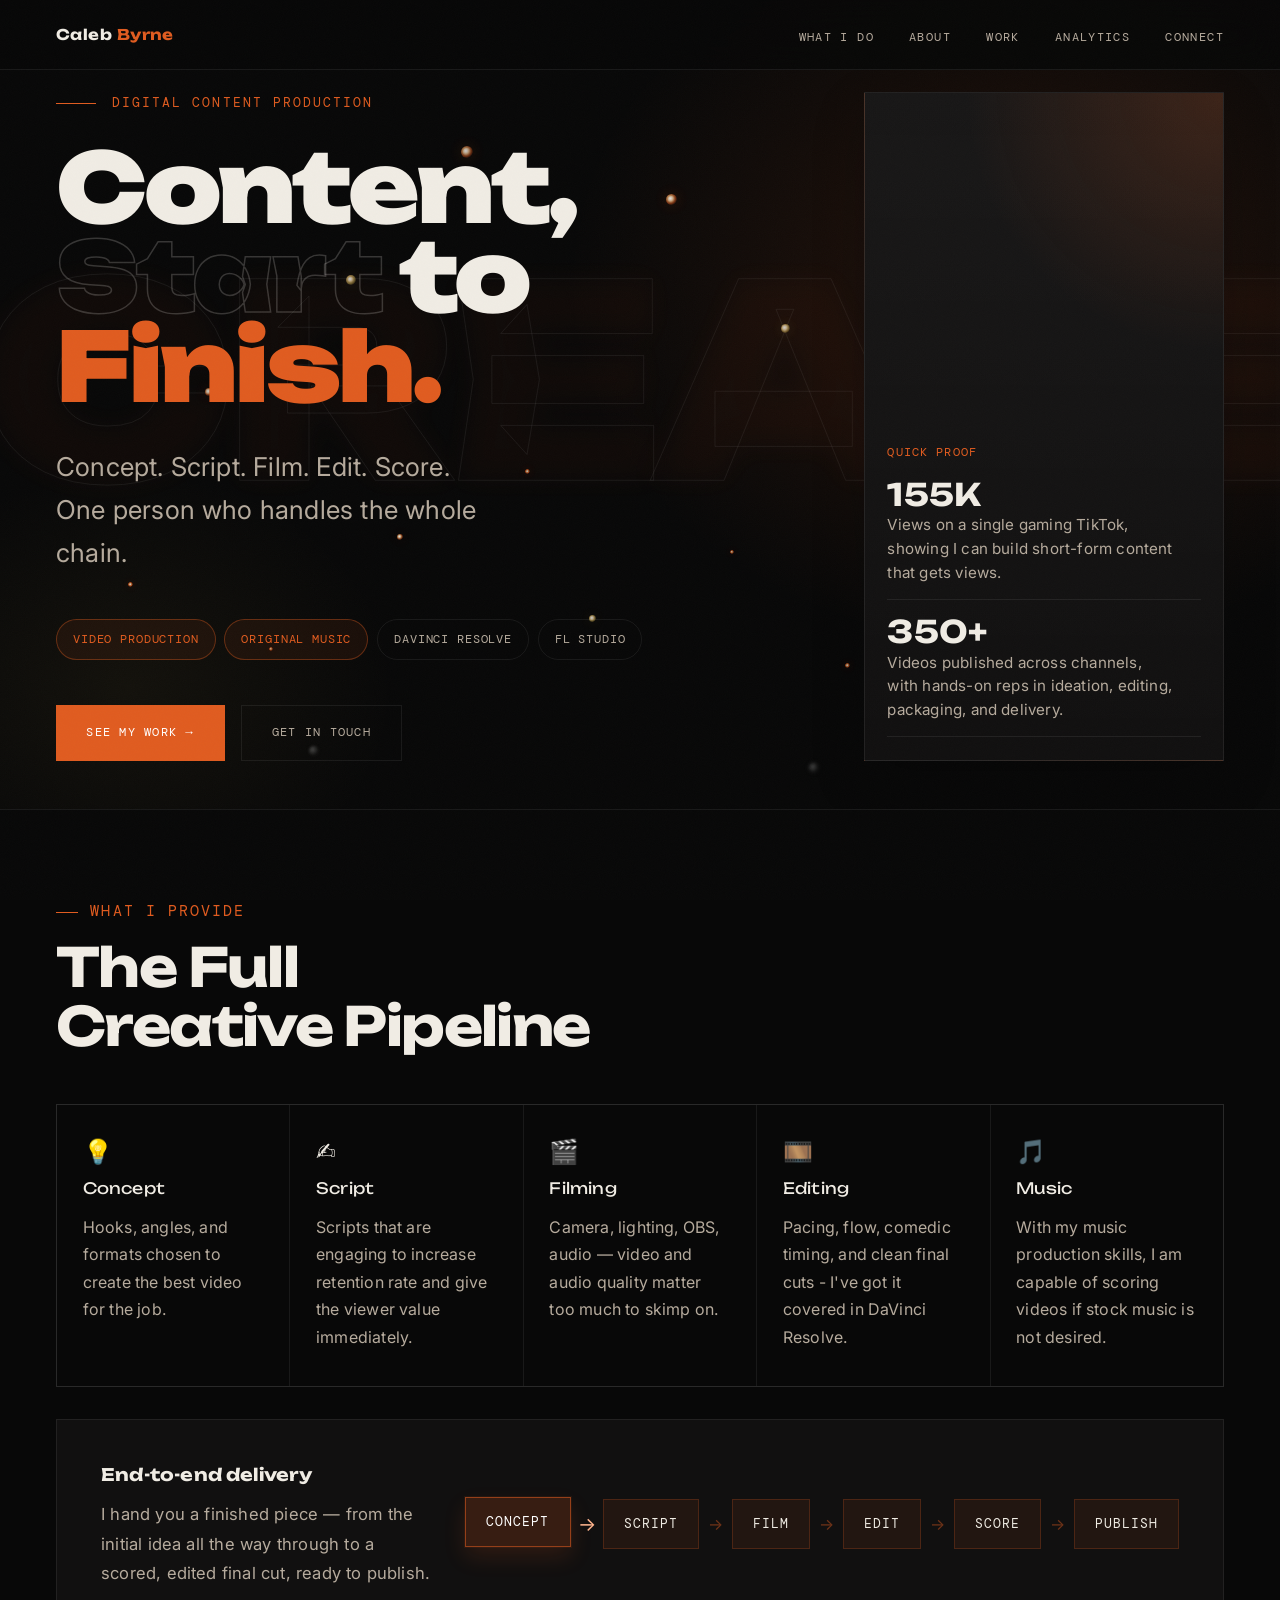
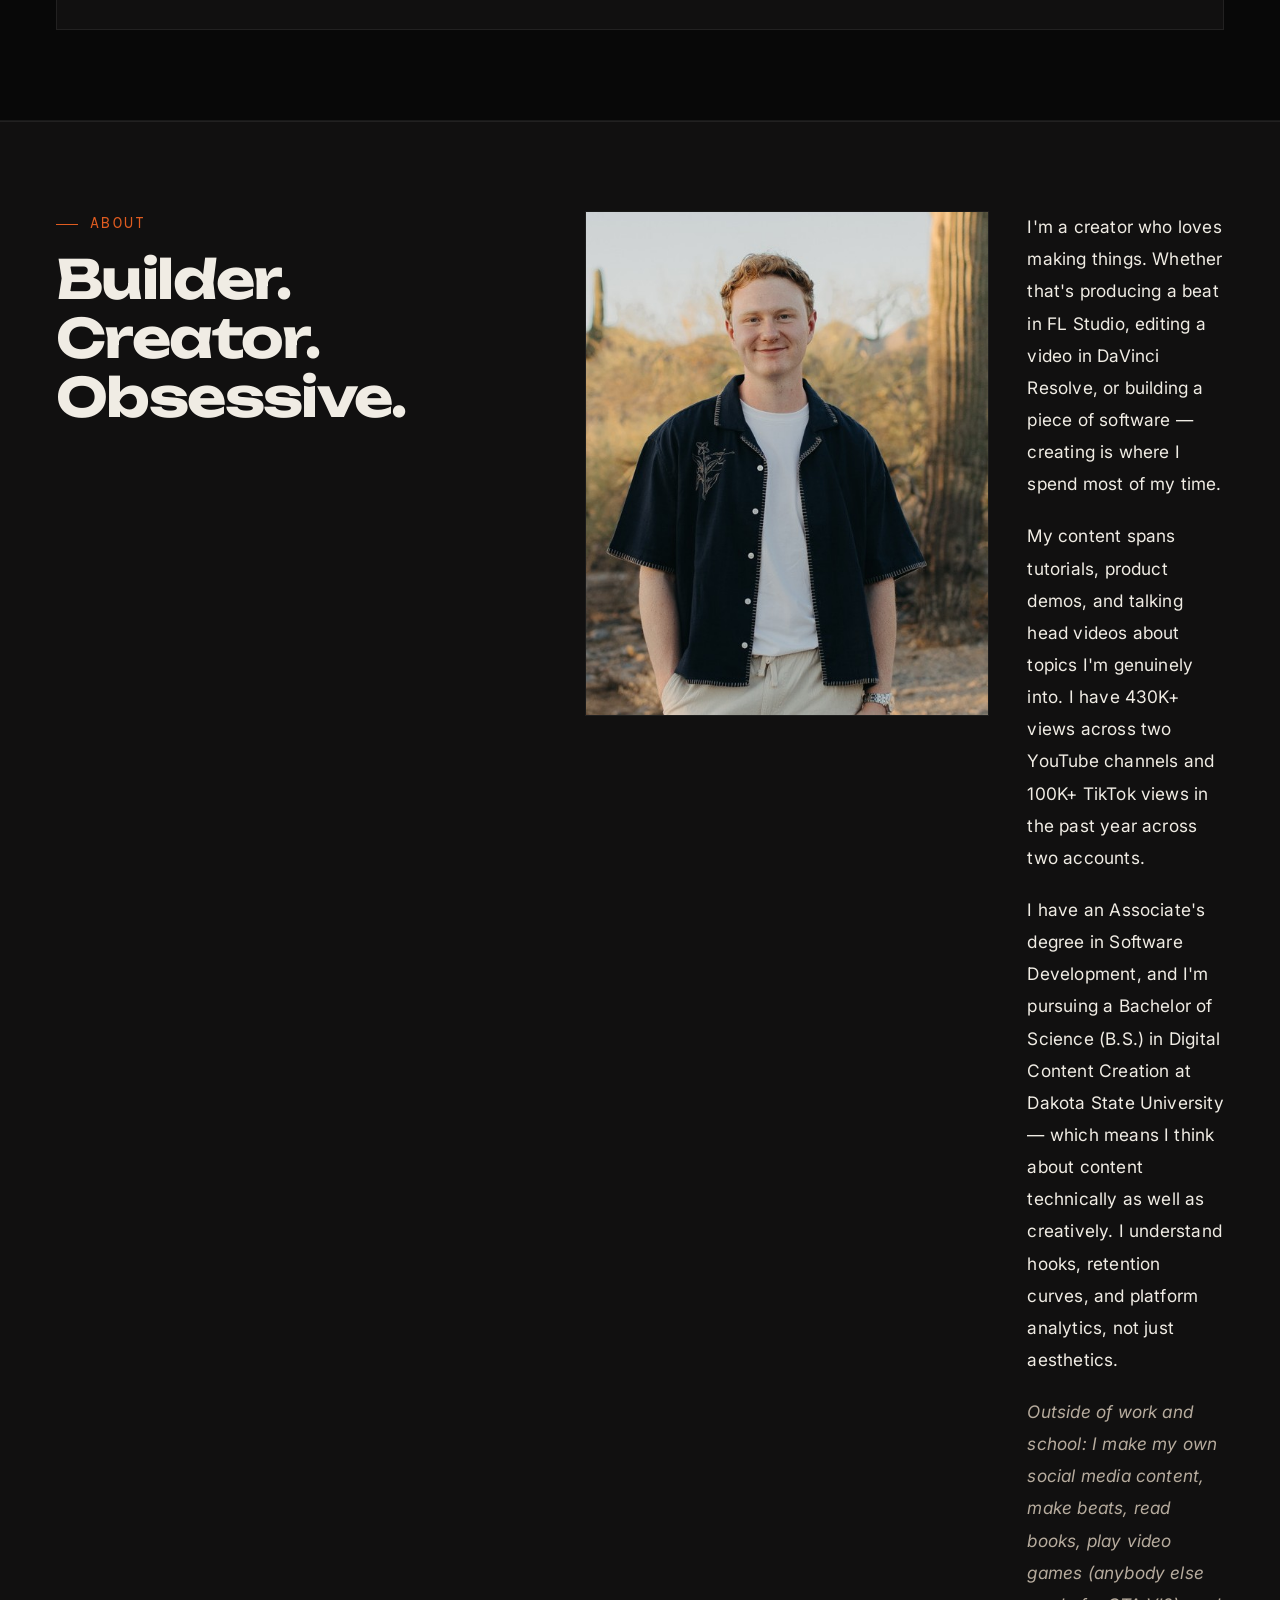
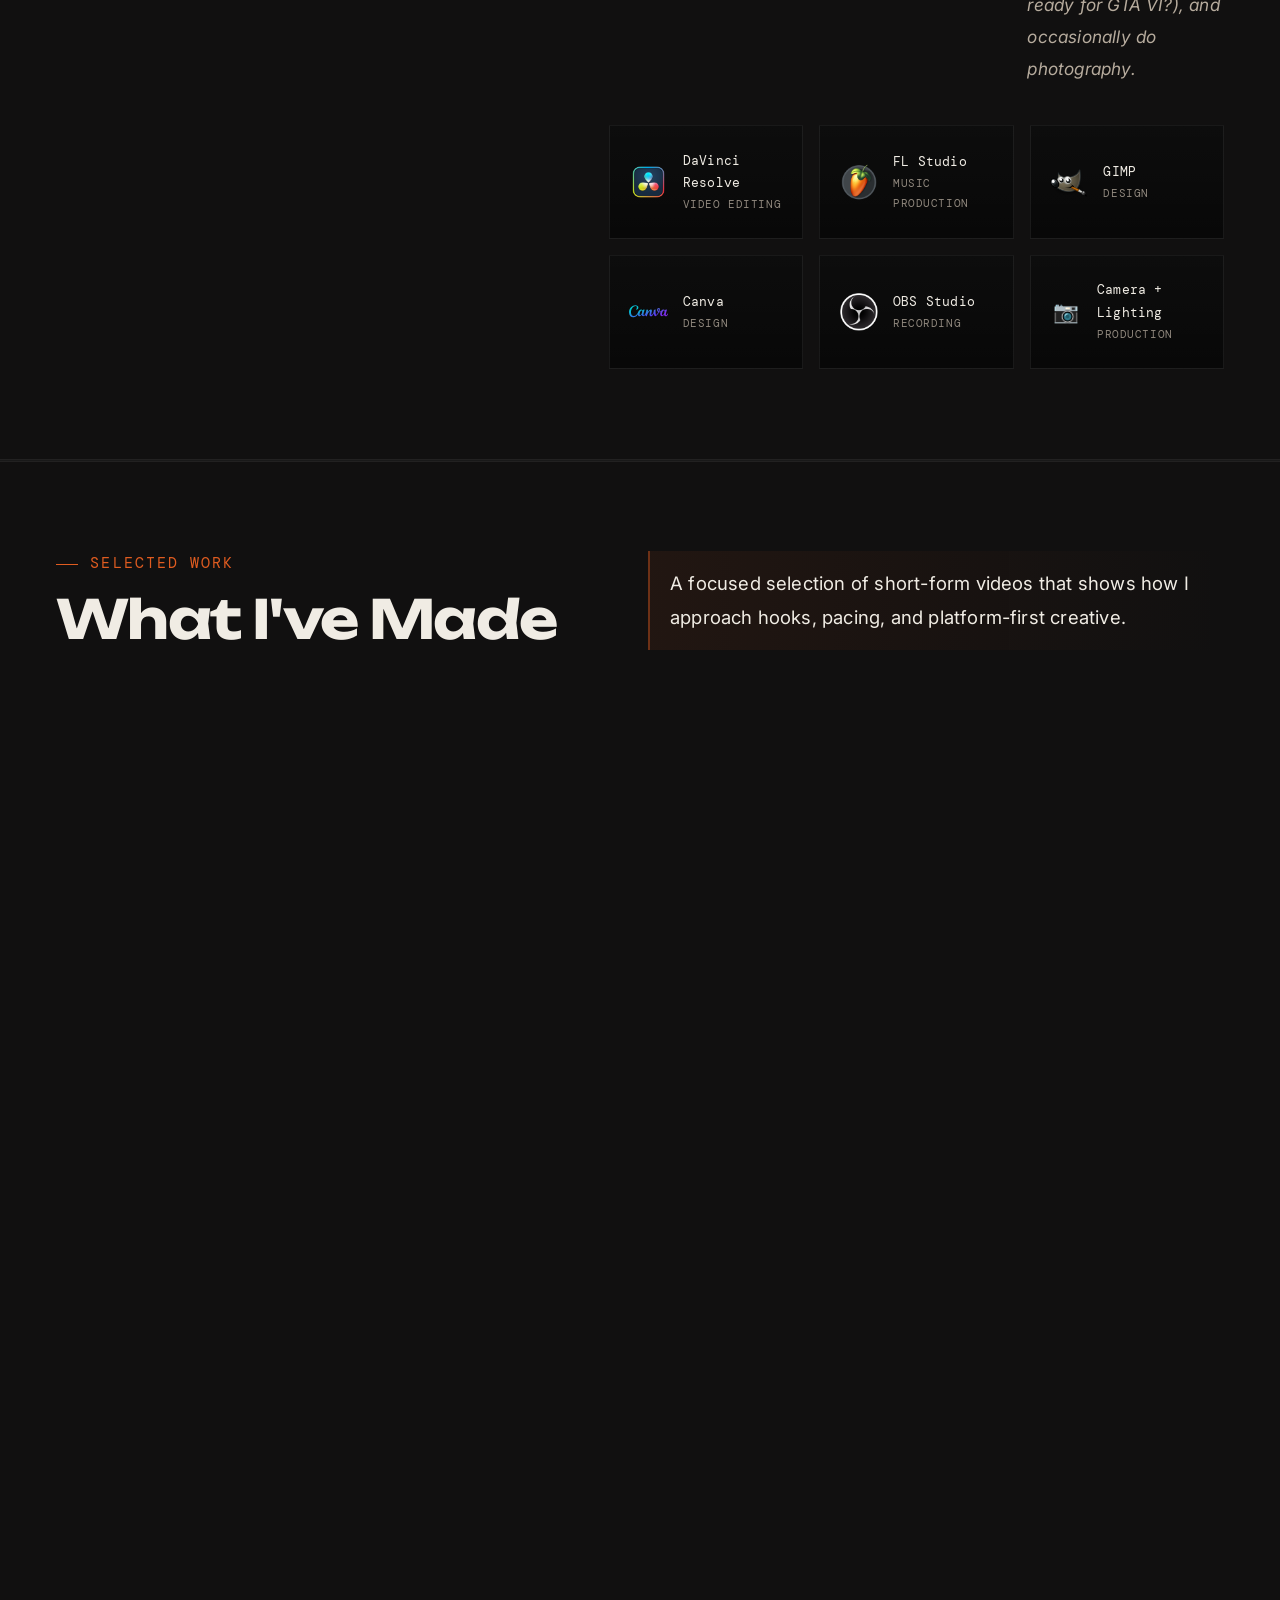
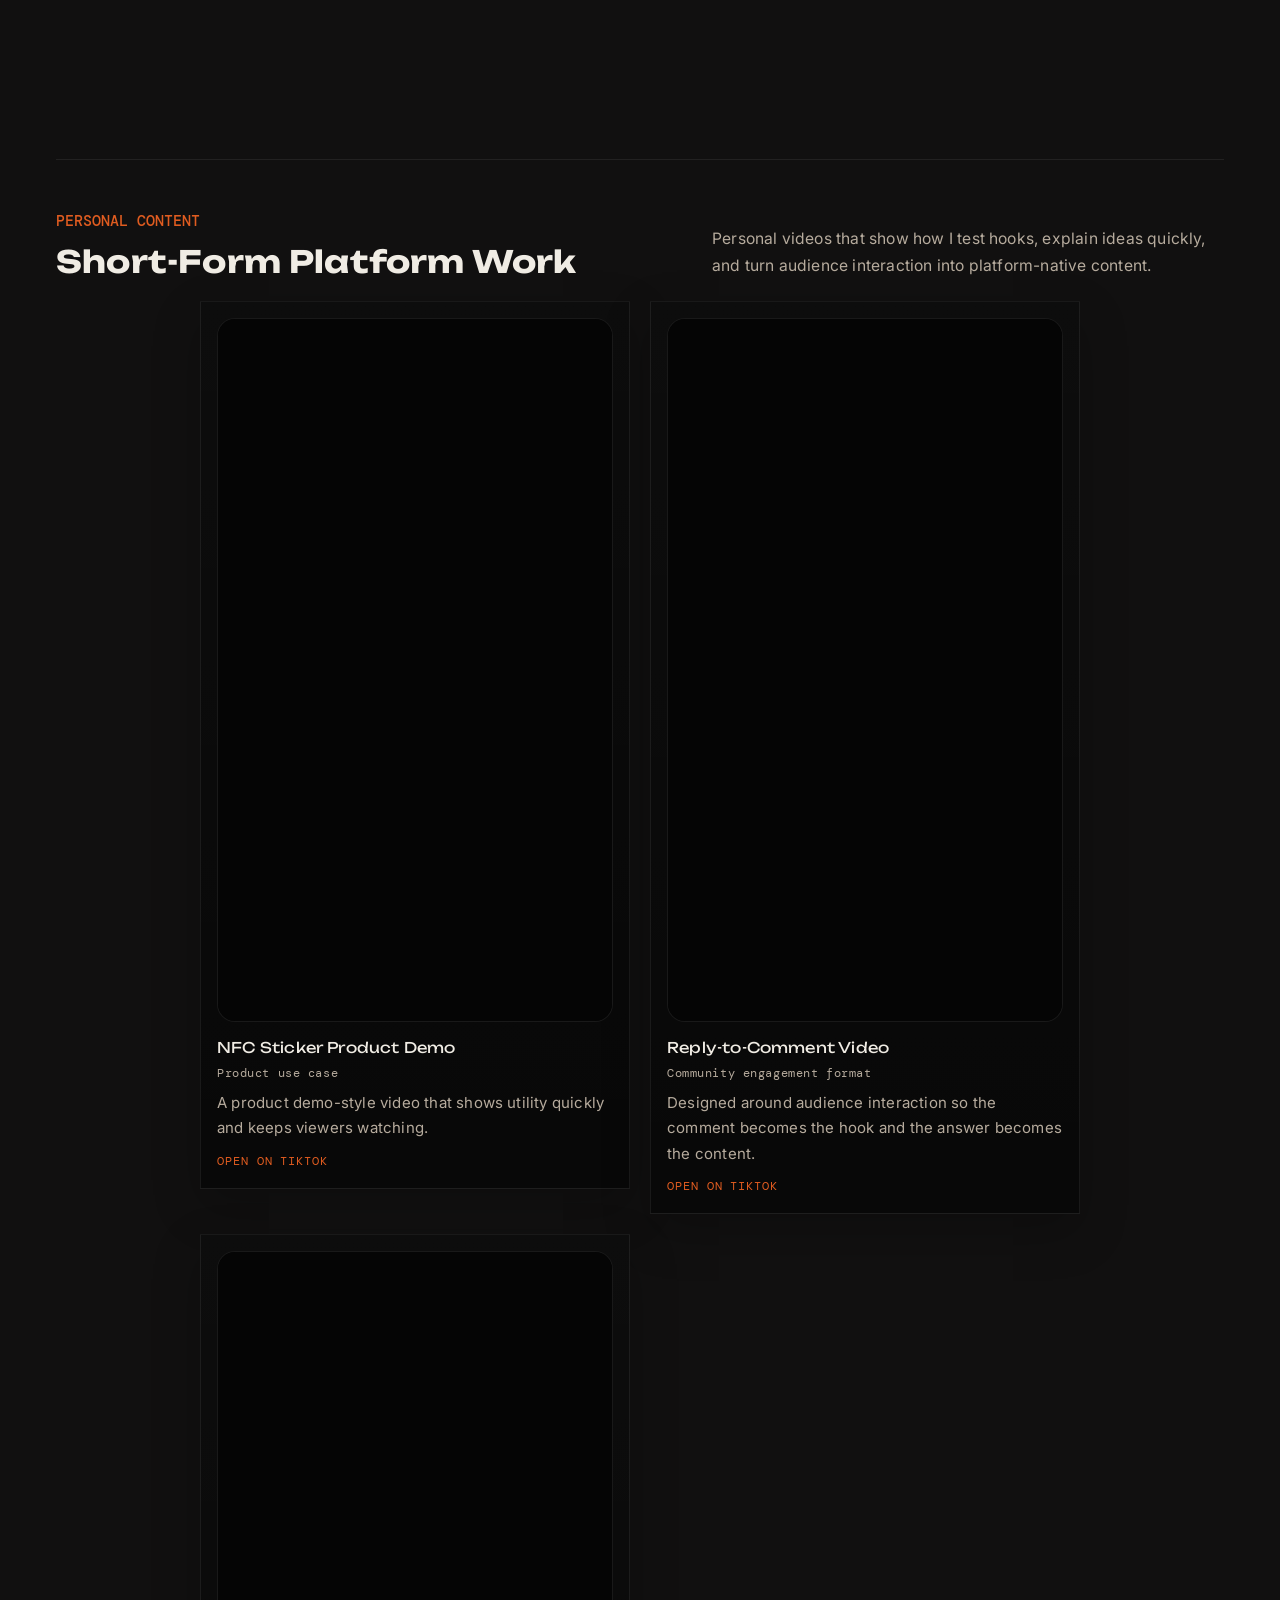
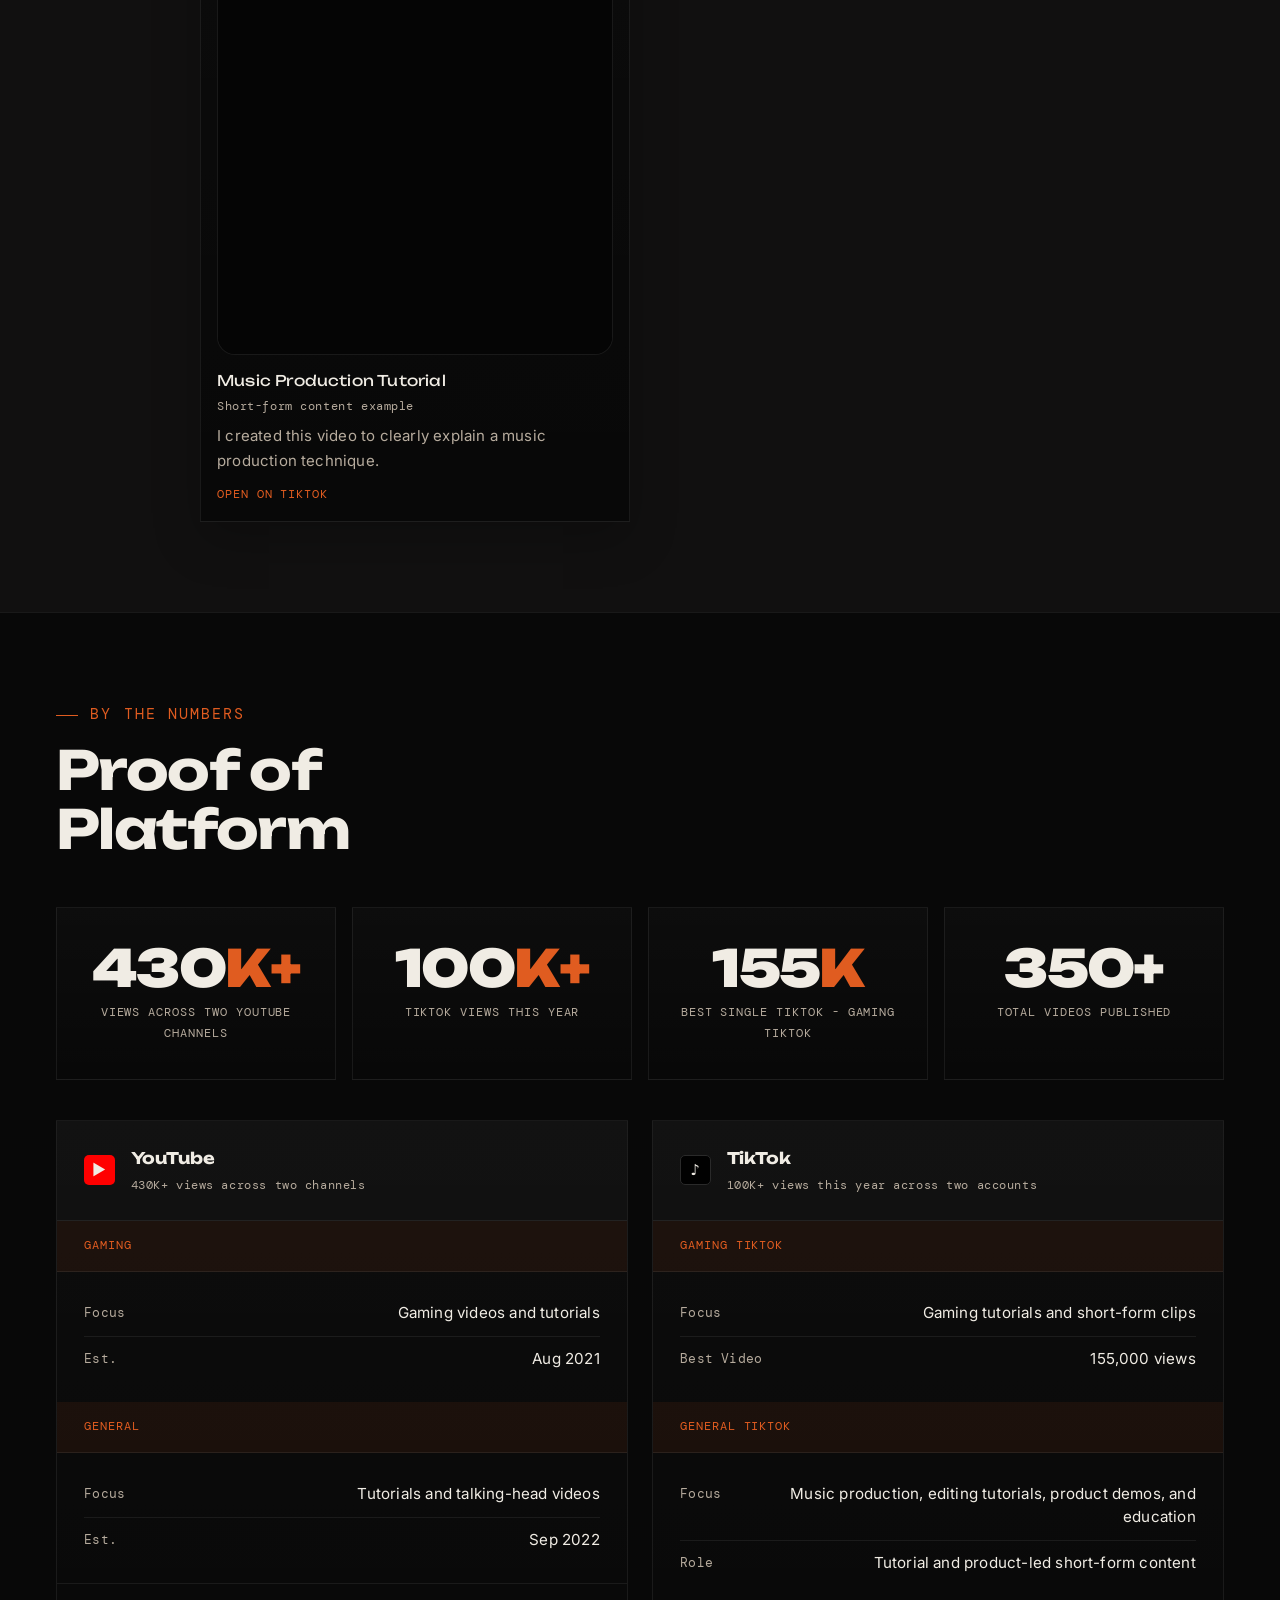
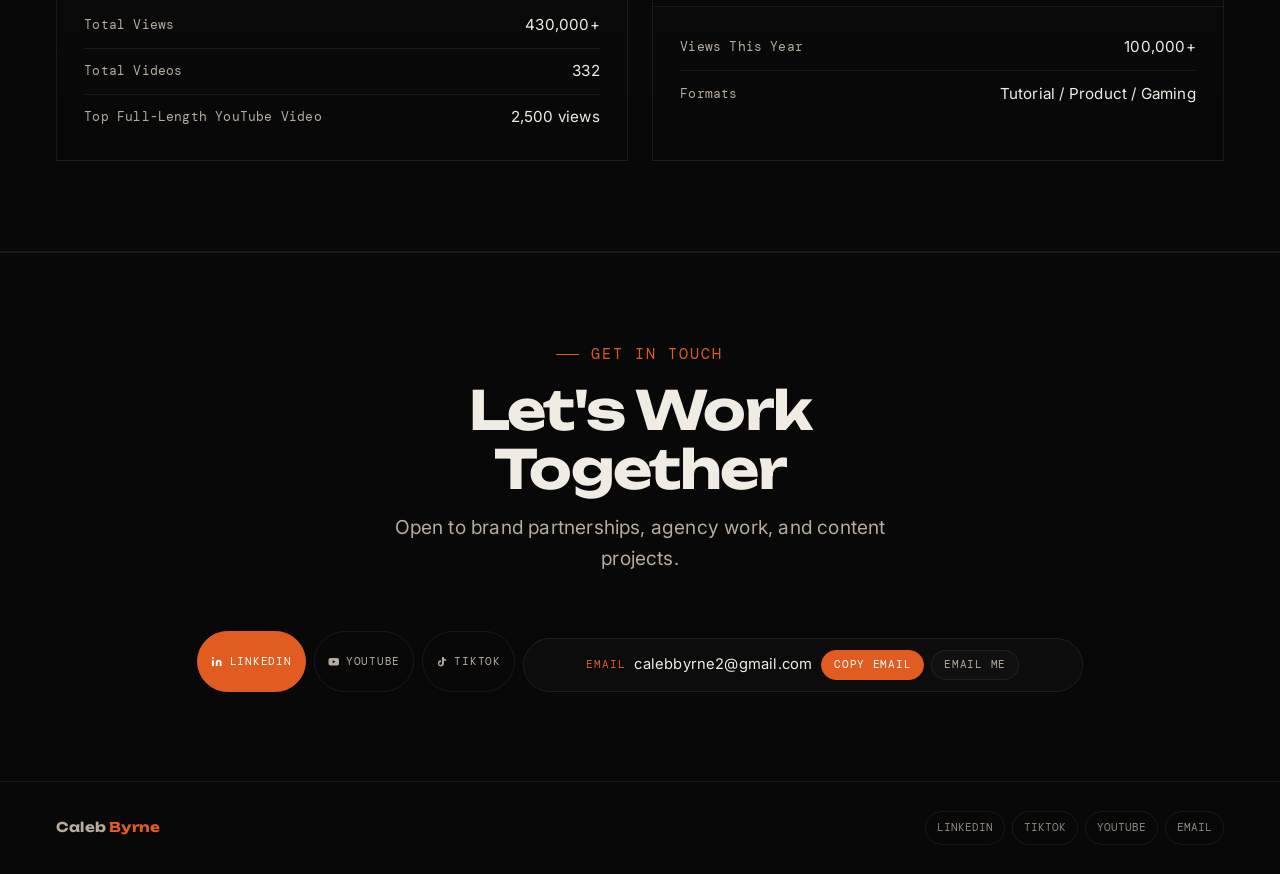
==== index.html @ 010755ab "edited some wording in the bottome section" ====
<!DOCTYPE html>
<html lang="en">
<head>
<meta charset="UTF-8">
<meta name="viewport" content="width=device-width, initial-scale=1.0">
<title>Caleb Byrne — Digital Content, Start to Finish</title>
<link href="https://fonts.googleapis.com/css2?family=Unbounded:wght@300;400;700;900&family=Inter:wght@400;500;600;700&family=DM+Mono:wght@400;500&display=swap" rel="stylesheet">
<link rel="stylesheet" href="caleb-byrne-portfolio.css">

</head>
<body>

<!-- NAV -->
<nav>
  <a href="#top" class="nav-logo">Caleb <em>Byrne</em></a>
  <button class="nav-toggle" type="button" aria-expanded="false" aria-controls="site-nav" aria-label="Open navigation">
    <span></span>
    <span></span>
    <span></span>
  </button>
  <!-- NAVIGATION TEXT: site logo and nav link labels -->
  <ul class="nav-links" id="site-nav">
    <li><a href="#what-i-do">What I Do</a></li>
    <li><a href="#about">About</a></li>
    <li><a href="#work">Work</a></li>
    <!-- Original Music section hidden for now.
    <li><a href="#beats">Beats</a></li>
    -->
    <li><a href="#analytics">Analytics</a></li>
    <li><a href="#connect">Connect</a></li>
  </ul>
</nav>

<!-- HERO -->
<section class="hero" id="top">
  <div class="hero-particles" aria-hidden="true"></div>
  <div class="hero-bg-word">CREATE</div>

  <div class="hero-layout">
    <div class="hero-content">
      <!-- HERO TEXT: eyebrow, headline, intro paragraph, pills, and CTA labels -->
      <div class="hero-tag">Digital Content Production</div>
      <h1>Content,<br><span class="ghost">Start</span> to<br><span class="fire">Finish.</span></h1>
      <p class="hero-value">Concept. Script. Film. Edit. Score.<br>One person who handles the whole chain.</p>
      <div class="hero-pills">
        <span class="pill lit">Video Production</span>
        <span class="pill lit">Original Music</span>
        <span class="pill">DaVinci Resolve</span>
        <span class="pill">FL Studio</span>
      </div>
      <div class="hero-ctas">
        <a href="#work" class="btn btn-primary">See My Work →</a>
        <a href="#connect" class="btn btn-ghost">Get In Touch</a>
      </div>
    </div>

    <!-- HERO PROOF TEXT: right-side quick proof stats -->
    <aside class="hero-proof appear">
      <div class="hero-proof-label">Quick Proof</div>
      <div class="hero-proof-stat">
        <strong>155K</strong>
        <span>Views on a single gaming TikTok, showing I can build short-form content that gets views.</span>
      </div>
      <div class="hero-proof-stat">
        <strong>350+</strong>
        <span>Videos published across channels, with hands-on reps in ideation, editing, packaging, and delivery.</span>
      </div>
    </aside>
  </div>
 </section>

<div class="rule"></div>

<!-- WHAT I PROVIDE -->
<section id="what-i-do">
  <!-- WHAT I PROVIDE TEXT: section label and heading -->
  <div class="s-tag">What I Provide</div>
  <h2>The Full<br>Creative Pipeline</h2>
  <div class="provide-grid appear">
    <!-- WHAT I PROVIDE TEXT: service card titles and descriptions -->
    <div class="p-card">
      <div class="p-icon">💡</div>
      <div class="p-title">Concept</div>
      <div class="p-desc">Hooks, angles, and formats chosen to create the best video for the job.</div>
    </div>
    <div class="p-card">
      <div class="p-icon">✍️</div>
      <div class="p-title">Script</div>
      <div class="p-desc">Scripts that are engaging to increase retention rate and give the viewer value immediately.</div>
    </div>
    <div class="p-card">
      <div class="p-icon">🎬</div>
      <div class="p-title">Filming</div>
      <div class="p-desc">Camera, lighting, OBS, audio — video and audio quality matter too much to skimp on.</div>
    </div>
    <div class="p-card">
      <div class="p-icon">🎞️</div>
      <div class="p-title">Editing</div>
      <div class="p-desc">Pacing, flow, comedic timing, and clean final cuts - I've got it covered in DaVinci Resolve.</div>
    </div>
    <div class="p-card">
      <div class="p-icon">🎵</div>
      <div class="p-title">Music</div>
      <div class="p-desc">With my music production skills, I am capable of scoring videos if stock music is not desired.</div>
    </div>
  </div>
  <div class="pipeline-bar appear">
    <!-- PIPELINE TEXT: delivery blurb and animated step labels -->
    <div class="pipeline-text">
      <strong>End-to-end delivery</strong>
      <p>I hand you a finished piece — from the initial idea all the way through to a scored, edited final cut, ready to publish.</p>
    </div>
    <div class="pipeline-steps">
      <span class="ps">Concept</span><span class="pa">→</span>
      <span class="ps">Script</span><span class="pa">→</span>
      <span class="ps">Film</span><span class="pa">→</span>
      <span class="ps">Edit</span><span class="pa">→</span>
      <span class="ps">Score</span><span class="pa">→</span>
      <span class="ps">Publish</span>
    </div>
  </div>
</section>

<div class="rule"></div>

<!-- ABOUT -->
<section class="about-sec" id="about">
  <div class="about-grid">
    <div>
      <!-- ABOUT TEXT: section label and heading -->
      <div class="s-tag">About</div>
      <h2>Builder.<br>Creator.<br>Obsessive.</h2>
    </div>
    <div class="appear">
      <div class="about-intro">
        <div class="about-photo-wrap">
          <img src="images/Arizona Portrait 2.1.jpeg" alt="Portrait of Caleb Byrne">
        </div>
        <div class="about-body">
          <!-- ABOUT TEXT: main bio paragraphs -->
          <p>I'm a creator who loves making things. Whether that's producing a beat in FL Studio, editing a video in DaVinci Resolve, or building a piece of software — creating is where I spend most of my time.</p>
          <p>My content spans tutorials, product demos, and talking head videos about topics I'm genuinely into. I have 430K+ views across two YouTube channels and 100K+ TikTok views in the past year across two accounts.</p>
          <p>I have an Associate's degree in Software Development, and I'm pursuing a Bachelor of Science (B.S.) in Digital Content Creation at Dakota State University — which means I think about content technically as well as creatively. I understand hooks, retention curves, and platform analytics, not just aesthetics.</p>
          <p>Outside of work and school: I make my own social media content, make beats, read books, play video games (anybody else ready for GTA VI?), and occasionally do photography.</p>
        </div>
      </div>
      <div class="tools-grid">
        <!-- TOOLS TEXT: tool names and categories -->
        <div class="t-card">
          <img src="images/DaVinci_Resolve_Studio.png" alt="DaVinci Resolve logo">
          <div><div class="t-name">DaVinci Resolve</div><div class="t-cat">Video Editing</div></div>
        </div>
        <div class="t-card">
          <img src="images/fl studio logo.png" alt="FL Studio logo">
          <div><div class="t-name">FL Studio</div><div class="t-cat">Music Production</div></div>
        </div>
        <div class="t-card">
          <img src="images/The_GIMP_icon_-_gnome.svg.png" alt="GIMP logo">
          <div><div class="t-name">GIMP</div><div class="t-cat">Design</div></div>
        </div>
        <div class="t-card">
          <img src="images/Canva_logo.svg" alt="Canva logo">
          <div><div class="t-name">Canva</div><div class="t-cat">Design</div></div>
        </div>
        <div class="t-card">
          <img src="images/OBS_Studio_Logo.svg.png" alt="OBS Studio logo">
          <div><div class="t-name">OBS Studio</div><div class="t-cat">Recording</div></div>
        </div>
        <div class="t-card">
          <div class="t-icon">📷</div>
          <div><div class="t-name">Camera + Lighting</div><div class="t-cat">Production</div></div>
        </div>
      </div>
    </div>
  </div>
</section>

<div class="rule"></div>

<!-- WORK -->
<section class="work-sec" id="work">
  <!-- WORK TEXT: section label, heading, and group labels -->
  <div class="work-head">
    <div>
      <div class="s-tag">Selected Work</div>
      <h2>What I've Made</h2>
    </div>
    <!-- WORK INTRO TEXT: right-side section description -->
    <!-- Thumbnail section hidden for now.
    <p class="work-intro">A focused selection of TikTok videos and YouTube thumbnails that shows how I approach hooks, packaging, and platform-first creative.</p>
    -->
    <p class="work-intro">A focused selection of short-form videos that shows how I approach hooks, pacing, and platform-first creative.</p>
  </div>
  <div class="work-stack">
    <div class="work-group appear">
      <div class="work-group-head">
        <div>
          <div class="work-kicker">Client Work</div>
          <h3>Lawrence &amp; Schiller UGC</h3>
        </div>
        <p>Freelance short-form pieces built from a client brief.</p>
      </div>
      <div class="w-grid w-grid-media">
      <!-- CLIENT WORK CARD TEXT: titles, meta lines, and descriptions -->
      <article class="w-card w-card-media">
        <div class="w-media w-media-local">
          <video controls preload="metadata" playsinline title="Let's Be Clear UGC Brief">
            <source src="videos/lawrence-schiller-ugc-01.mp4" type="video/mp4">
          </video>
        </div>
        <div class="w-copy">
          <div class="w-title">Let's Be Clear UGC Brief</div>
          <div class="w-meta"><a class="w-brand-link" href="https://l-s.com/" target="_blank" rel="noopener noreferrer">Lawrence &amp; Schiller</a> &middot; Freelance UGC brief</div>
          <div class="w-desc">Short-form UGC piece created on behalf of Lawrence &amp; Schiller, focused on clear message delivery, while keeping the target audience in mind.</div>
        </div>
      </article>
      <article class="w-card w-card-media">
        <div class="w-media w-media-local">
          <video controls preload="metadata" playsinline title="Mexi Rolls Review">
            <source src="videos/lawrence-schiller-ugc-02.mp4" type="video/mp4">
          </video>
        </div>
        <div class="w-copy">
          <div class="w-title">Mexi Rolls Review</div>
          <div class="w-meta"><a class="w-brand-link" href="https://l-s.com/" target="_blank" rel="noopener noreferrer">Lawrence &amp; Schiller</a> &middot; Freelance UGC review</div>
          <div class="w-desc">Review-style UGC video built around quick product impressions, pacing, and a casual on-camera feel. Created on behalf of Lawrence &amp; Schiller.</div>
        </div>
      </article>
      </div>
    </div>
    <div class="work-group appear">
      <div class="work-group-head">
        <div>
          <div class="work-kicker">Personal Content</div>
          <h3>Short-Form Platform Work</h3>
        </div>
        <p>Personal videos that show how I test hooks, explain ideas quickly, and turn audience interaction into platform-native content.</p>
      </div>
      <div class="w-grid w-grid-media">
      <!-- PERSONAL CONTENT CARD TEXT: titles, meta lines, descriptions, and fallback links -->
      <article class="w-card w-card-media">
        <div class="w-media">
          <iframe
            src="https://www.tiktok.com/player/v1/7506598535257705758?autoplay=0&description=0&music_info=0&rel=0"
            title="NFC Sticker Product Demo"
            loading="lazy"
            allowfullscreen>
          </iframe>
        </div>
        <div class="w-copy">
          <div class="w-title">NFC Sticker Product Demo</div>
          <div class="w-meta">Product use case</div>
          <div class="w-desc">A product demo-style video that shows utility quickly and keeps viewers watching.</div>
          <a class="w-action" href="https://www.tiktok.com/@byrnecaleb/video/7506598535257705758" target="_blank" rel="noopener noreferrer">Open on TikTok</a>
        </div>
      </article>
      <article class="w-card w-card-media">
        <div class="w-media">
          <iframe
            src="https://www.tiktok.com/player/v1/7506650069597310238?autoplay=0&description=0&music_info=0&rel=0"
            title="Reply-to-Comment Video"
            loading="lazy"
            allowfullscreen>
          </iframe>
        </div>
        <div class="w-copy">
          <div class="w-title">Reply-to-Comment Video</div>
          <div class="w-meta">Community engagement format</div>
          <div class="w-desc">Designed around audience interaction so the comment becomes the hook and the answer becomes the content.</div>
          <a class="w-action" href="https://www.tiktok.com/@byrnecaleb/video/7506650069597310238" target="_blank" rel="noopener noreferrer">Open on TikTok</a>
        </div>
      </article>
      <article class="w-card w-card-media">
        <div class="w-media">
          <iframe
            src="https://www.tiktok.com/player/v1/7638404552861043998?autoplay=0&description=0&music_info=0&rel=0"
            title="Music Production Tutorial"
            loading="lazy"
            allowfullscreen>
          </iframe>
        </div>
        <div class="w-copy">
          <div class="w-title">Music Production Tutorial</div>
          <div class="w-meta">Short-form content example</div>
          <div class="w-desc">I created this video to clearly explain a music production technique.</div>
          <a class="w-action" href="https://www.tiktok.com/@byrnecaleb/video/7638404552861043998?lang=en" target="_blank" rel="noopener noreferrer">Open on TikTok</a>
        </div>
      </article>
    </div>
  </div>
  </div>
  <!-- Thumbnail section hidden for now.
  <div id="thumbs" class="panel">
    <div class="w-grid w-grid-media">
      <article class="w-card w-card-media">
        <div class="w-media w-media-thumb">
          <img src="images/thumbnail idea 1 (better color).png" alt="Gaming Video Thumbnail">
        </div>
        <div class="w-copy">
          <div class="w-title">Gaming Video Thumbnail</div>
          <div class="w-meta">Gaming · reaction style thumbnail</div>
          <div class="w-desc">Built around expression - gaming video style.</div>
        </div>
      </article>
      <article class="w-card w-card-media">
        <div class="w-media w-media-thumb">
          <img src="images/thumbnail idea 1.png" alt="Character Gameplay Video thumbnail">
        </div>
        <div class="w-copy">
          <div class="w-title">Character Gameplay Video</div>
          <div class="w-meta">Gameplay · character-forward framing</div>
          <div class="w-desc">Composed to center the subject to clearly show what the video will be about.</div>
        </div>
      </article>
      <article class="w-card w-card-media">
        <div class="w-media w-media-thumb">
          <img src="images/YouTube thumbnail 4.png" alt="Philips SPH9500 Review thumbnail">
        </div>
        <div class="w-copy">
          <div class="w-title">Philips SPH9500 Review</div>
          <div class="w-meta">Review · product review</div>
          <div class="w-desc">The hook is front-loaded visually so the value proposition lands before the title is ever read.</div>
        </div>
      </article>
      <article class="w-card w-card-media">
        <div class="w-media w-media-thumb">
          <img src="images/Thumbnail Idea 1.jpg" alt="Samson Q2U Review thumbnail">
        </div>
        <div class="w-copy">
          <div class="w-title">Samson Q2U Review</div>
          <div class="w-meta">Audio gear · product review</div>
          <div class="w-desc">A review of the Samson Q2U - product clarity in the thumbnail was the focus.</div>
        </div>
      </article>
    </div>
  </div>
  -->
</section>

<!-- Original Music section hidden for now.
<div class="rule"></div>

<section class="beats-sec" id="beats">
  <div class="beats-head appear">
    <div>
      <div class="s-tag">Original Music</div>
      <h2>Example Beats.<br>Different Styles for Different Vibes</h2>
    </div>
    <p class="beats-intro">Original music is part of how I build. These tracks show the production side of my workflow and how I shape sound to fit the visual.</p>
  </div>

  <div class="beats-grid appear">
    <article class="beat-card">
      <div class="beat-topline">Beat 01</div>
      <h3>The Way I Feel</h3>
      <div class="beat-meta">Mood - Melancholy · Genre - Pop · 130BPM · Key - Fm </div>
      <p>Track that could be used for background music on a low-key video.</p>
      <audio controls preload="none">
        <source src="beats/The Way I Feel (Entire Beat).mp3" type="audio/mpeg">
        Your browser does not support the audio element.
      </audio>
    </article>

    <article class="beat-card">
      <div class="beat-topline">Beat 02</div>
      <h3>Shadow Runner</h3>
      <div class="beat-meta">Mood - Hyped · Genre - Hip-Hip/Trap · 168BPM · Key - Dm</div>
      <p>This beat would work well with something that requires a fast beat with boomy bass.</p>
      <audio controls preload="none">
        <source src="beats/Shadow Runner.mp3" type="audio/mpeg">
        Your browser does not support the audio element.
      </audio>
    </article>

    <article class="beat-card">
      <div class="beat-topline">Beat 03</div>
      <h3>I Want It All</h3>
      <div class="beat-meta">Mood - Dreamy · Genre - Hip-Hop · 84BPM · Key - D#m</div>
      <p>Could be used as background music, but could also be used for a more energetic type of video.</p>
      <audio controls preload="none">
        <source src="beats/I want it all v2.mp3" type="audio/mpeg">
        Your browser does not support the audio element.
      </audio>
    </article>
  </div>
</section>
-->

<div class="rule"></div>

<!-- ANALYTICS -->
<section id="analytics">
  <!-- ANALYTICS TEXT: section label and heading -->
  <div class="s-tag">By The Numbers</div>
  <h2>Proof of<br>Platform</h2>
  <!-- ANALYTICS TEXT: top stat cards -->
  <div class="stats-row appear">
    <div class="s-cell"><div class="s-num">430<em>K+</em></div><div class="s-lbl">Views Across Two YouTube Channels</div></div>
    <div class="s-cell"><div class="s-num">100<em>K+</em></div><div class="s-lbl">TikTok Views This Year</div></div>
    <div class="s-cell"><div class="s-num">155<em>K</em></div><div class="s-lbl">Best Single TikTok - Gaming TikTok</div></div>
    <div class="s-cell"><div class="s-num">350+</div><div class="s-lbl">Total Videos Published</div></div>
  </div>
  <div class="pl-grid appear">

    <!-- ANALYTICS TEXT: YouTube platform block -->
    <div class="pl-block">
      <div class="pl-head">
        <div class="pl-ico yt-ico">▶</div>
        <div><div class="pl-name">YouTube</div><div class="pl-sub">430K+ views across two channels</div></div>
      </div>
      <div class="ch-label">Gaming</div>
      <div class="pl-body">
        <div class="pl-row"><span class="pl-k">Focus</span><span class="pl-v">Gaming videos and tutorials</span></div>
        <div class="pl-row"><span class="pl-k">Est.</span><span class="pl-v">Aug 2021</span></div>
      </div>
      <div class="ch-label">General</div>
      <div class="pl-body">
        <div class="pl-row"><span class="pl-k">Focus</span><span class="pl-v">Tutorials and talking-head videos</span></div>
        <div class="pl-row"><span class="pl-k">Est.</span><span class="pl-v">Sep 2022</span></div>
      </div>
      <div class="pl-body pl-divider">
        <div class="pl-row"><span class="pl-k">Total Views</span><span class="pl-v">430,000+</span></div>
        <div class="pl-row"><span class="pl-k">Total Videos</span><span class="pl-v">332</span></div>
        <div class="pl-row" style="border:none"><span class="pl-k">Top Full-Length YouTube Video</span><span class="pl-v">2,500 views</span></div>
      </div>
    </div>

    <!-- ANALYTICS TEXT: TikTok platform block -->
    <div class="pl-block">
      <div class="pl-head">
        <div class="pl-ico tt-ico">♪</div>
        <div><div class="pl-name">TikTok</div><div class="pl-sub">100K+ views this year across two accounts</div></div>
      </div>
      <div class="ch-label">Gaming TikTok</div>
      <div class="pl-body">
        <div class="pl-row"><span class="pl-k">Focus</span><span class="pl-v">Gaming tutorials and short-form clips</span></div>
        <div class="pl-row" style="border:none"><span class="pl-k">Best Video</span><span class="pl-v">155,000 views</span></div>
      </div>
      <div class="ch-label">General TikTok</div>
      <div class="pl-body">
        <div class="pl-row"><span class="pl-k">Focus</span><span class="pl-v">Music production, editing tutorials, product demos, and education</span></div>
        <div class="pl-row" style="border:none"><span class="pl-k">Role</span><span class="pl-v">Tutorial and product-led short-form content</span></div>
      </div>
      <div class="pl-body pl-divider">
        <div class="pl-row"><span class="pl-k">Views This Year</span><span class="pl-v">100,000+</span></div>
        <div class="pl-row" style="border:none"><span class="pl-k">Formats</span><span class="pl-v">Tutorial / Product / Gaming</span></div>
      </div>
    </div>

  </div>
</section>

<div class="rule"></div>

<!-- CONNECT -->
<section class="connect-sec" id="connect">
  <!-- CONNECT TEXT: section label, heading, and intro paragraph -->
  <div class="s-tag" style="justify-content:center;">Get In Touch</div>
  <h2>Let's Work<br>Together</h2>
  <p class="c-lead">Open to brand partnerships, agency work, and content projects.</p>
  <div class="c-links">
    <!-- CONNECT TEXT: contact link labels -->
    <a href="https://www.linkedin.com/in/calebbyrne/" target="_blank" rel="noopener noreferrer" class="c-link primary">
      <svg width="12" height="12" viewBox="0 0 24 24" fill="currentColor"><path d="M16 8a6 6 0 0 1 6 6v7h-4v-7a2 2 0 0 0-4 0v7h-4v-7a6 6 0 0 1 6-6z"/><rect x="2" y="9" width="4" height="12"/><circle cx="4" cy="4" r="2"/></svg>
      LinkedIn
    </a>
    <a href="https://youtube.com/@calebjbyrne" target="_blank" rel="noopener noreferrer" class="c-link">
      <svg width="12" height="12" viewBox="0 0 24 24" fill="currentColor"><path d="M22.54 6.42a2.78 2.78 0 0 0-1.95-1.95C18.88 4 12 4 12 4s-6.88 0-8.59.47A2.78 2.78 0 0 0 1.46 6.42 29 29 0 0 0 1 12a29 29 0 0 0 .46 5.58 2.78 2.78 0 0 0 1.95 1.95C5.12 20 12 20 12 20s6.88 0 8.59-.47a2.78 2.78 0 0 0 1.95-1.95A29 29 0 0 0 23 12a29 29 0 0 0-.46-5.58z"/><polygon points="9.75 15.02 15.5 12 9.75 8.98 9.75 15.02" fill="#080808"/></svg>
      YouTube
    </a>
    <a href="https://www.tiktok.com/@byrnecaleb" target="_blank" rel="noopener noreferrer" class="c-link">
      <svg width="12" height="12" viewBox="0 0 24 24" fill="currentColor"><path d="M19.59 6.69a4.83 4.83 0 0 1-3.77-4.25V2h-3.45v13.67a2.89 2.89 0 0 1-5.77.39 2.89 2.89 0 0 1 2.89-2.89c.28 0 .54.04.79.1V9.01a6.34 6.34 0 0 0-6.34 6.29 6.34 6.34 0 0 0 6.34 6.34 6.34 6.34 0 0 0 6.33-6.34V8.69a8.18 8.18 0 0 0 4.78 1.52V6.73a4.85 4.85 0 0 1-1.01-.04z"/></svg>
      TikTok
    </a>
    <div class="c-email-card">
      <!-- EMAIL CONTACT TEXT: email label, address, helper copy, and action labels -->
      <div class="c-email-label">Email</div>
      <div class="c-email-address">calebbyrne2@gmail.com</div>
      <div class="c-email-actions">
        <button class="c-email-action is-primary" type="button" data-email-action="copy">Copy Email</button>
        <a class="c-email-action" href="mailto:calebbyrne2@gmail.com">Email Me</a>
      </div>
    </div>
  </div>
</section>

<!-- FOOTER -->
<footer>
  <!-- FOOTER TEXT: footer brand and contact links -->
  <div class="f-mark">Caleb <em>Byrne</em></div>
  <div class="f-links" aria-label="Footer contact links">
    <a href="https://www.linkedin.com/in/calebbyrne/" target="_blank" rel="noopener noreferrer">LinkedIn</a>
    <a href="https://www.tiktok.com/@byrnecaleb" target="_blank" rel="noopener noreferrer">TikTok</a>
    <a href="https://youtube.com/@calebjbyrne" target="_blank" rel="noopener noreferrer">YouTube</a>
    <a href="mailto:calebbyrne2@gmail.com">Email</a>
  </div>
</footer>

<script>
  const emailAddress = 'calebbyrne2@gmail.com';
  const navToggle = document.querySelector('.nav-toggle');
  const navLinks = document.querySelector('.nav-links');
  const navLinkAnchors = Array.from(document.querySelectorAll('.nav-links a'));
  const emailCopyButton = document.querySelector('[data-email-action="copy"]');

  function closeMobileNav() {
    if (!navToggle || !navLinks) return;
    navToggle.setAttribute('aria-expanded', 'false');
    navLinks.classList.remove('is-open');
    document.body.classList.remove('nav-open');
  }

  if (navToggle && navLinks) {
    navToggle.addEventListener('click', () => {
      const isOpen = navToggle.getAttribute('aria-expanded') === 'true';
      navToggle.setAttribute('aria-expanded', String(!isOpen));
      navLinks.classList.toggle('is-open', !isOpen);
      document.body.classList.toggle('nav-open', !isOpen);
    });

    navLinkAnchors.forEach((link) => {
      link.addEventListener('click', closeMobileNav);
    });

    window.addEventListener('resize', () => {
      if (window.innerWidth > 580) closeMobileNav();
    });
  }

  if (emailCopyButton) {
    emailCopyButton.addEventListener('click', async () => {
      try {
        await navigator.clipboard.writeText(emailAddress);
        emailCopyButton.textContent = 'Email copied';
      } catch (error) {
        window.prompt('Copy this email address:', emailAddress);
      }

      window.setTimeout(() => {
        emailCopyButton.textContent = 'Copy email address';
      }, 1800);
    });
  }

  function switchTab(btn, id) {
    document.querySelectorAll('.tab-btn').forEach(t => t.classList.remove('on'));
    document.querySelectorAll('.panel').forEach(p => p.classList.remove('on'));
    btn.classList.add('on');
    document.getElementById(id).classList.add('on');
  }

  const io = new IntersectionObserver((entries) => {
    entries.forEach((e, i) => {
      if (e.isIntersecting) {
        setTimeout(() => e.target.classList.add('in'), i * 60);
        io.unobserve(e.target);
      }
    });
  }, { threshold: 0.08 });
  document.querySelectorAll('.appear').forEach(el => io.observe(el));

  const hero = document.querySelector('.hero');
  const heroWord = document.querySelector('.hero-bg-word');
  const heroParticles = document.querySelector('.hero-particles');
  const pipelineBar = document.querySelector('.pipeline-bar');
  const pipelineSteps = Array.from(document.querySelectorAll('.pipeline-steps .ps'));
  const pipelineArrows = Array.from(document.querySelectorAll('.pipeline-steps .pa'));

  function updateHeroMotion() {
    if (!hero || !heroWord) return;
    const rect = hero.getBoundingClientRect();
    const heroHeight = Math.max(rect.height, 1);
    const progress = Math.min(Math.max(-rect.top / heroHeight, 0), 1);
    const translateY = -55 - progress * 14;
    const scale = 1 + progress * 0.12;
    const opacity = 0.5 - progress * 0.16;
    heroWord.style.transform = `translate(-50%, ${translateY}%) scale(${scale})`;
    heroWord.style.opacity = `${Math.max(opacity, 0.24)}`;
  }

  updateHeroMotion();
  window.addEventListener('scroll', updateHeroMotion, { passive: true });
  window.addEventListener('resize', updateHeroMotion);

  if (hero && heroParticles) {
    const particleConfig = [
      { x: 10, y: 72, size: 5, depth: 10, delay: '0s', duration: '9s', glow: 'ember', driftX: 10, driftY: -32, blur: 0 },
      { x: 16, y: 48, size: 8, depth: 16, delay: '-2.4s', duration: '11s', glow: 'fire', driftX: 16, driftY: -46, blur: 0.3 },
      { x: 21, y: 80, size: 4, depth: 8, delay: '-1s', duration: '8.5s', glow: 'ember', driftX: 8, driftY: -24, blur: 0 },
      { x: 27, y: 34, size: 10, depth: 18, delay: '-4s', duration: '12s', glow: 'gold', driftX: -10, driftY: -38, blur: 0.4 },
      { x: 31, y: 66, size: 6, depth: 12, delay: '-3.2s', duration: '9.8s', glow: 'fire', driftX: 12, driftY: -34, blur: 0.1 },
      { x: 36, y: 18, size: 12, depth: 22, delay: '-6s', duration: '13s', glow: 'fire', driftX: 18, driftY: -42, blur: 0.5 },
      { x: 41, y: 58, size: 5, depth: 10, delay: '-1.8s', duration: '8.9s', glow: 'ember', driftX: 7, driftY: -28, blur: 0 },
      { x: 46, y: 76, size: 7, depth: 15, delay: '-5.2s', duration: '10.5s', glow: 'gold', driftX: -6, driftY: -30, blur: 0.2 },
      { x: 52, y: 24, size: 11, depth: 24, delay: '-2.8s', duration: '12.8s', glow: 'fire', driftX: -14, driftY: -48, blur: 0.4 },
      { x: 57, y: 68, size: 4, depth: 8, delay: '-4.6s', duration: '8.1s', glow: 'ember', driftX: 6, driftY: -22, blur: 0 },
      { x: 61, y: 40, size: 9, depth: 20, delay: '-7s', duration: '11.4s', glow: 'gold', driftX: 11, driftY: -40, blur: 0.3 },
      { x: 66, y: 82, size: 5, depth: 9, delay: '-2s', duration: '9.1s', glow: 'ember', driftX: -8, driftY: -26, blur: 0 },
      { x: 71, y: 30, size: 13, depth: 28, delay: '-3.8s', duration: '13.5s', glow: 'fire', driftX: 20, driftY: -52, blur: 0.6 },
      { x: 76, y: 62, size: 7, depth: 15, delay: '-6.2s', duration: '10.2s', glow: 'gold', driftX: -9, driftY: -34, blur: 0.2 },
      { x: 82, y: 44, size: 10, depth: 19, delay: '-1.5s', duration: '11.6s', glow: 'fire', driftX: 12, driftY: -38, blur: 0.3 },
      { x: 88, y: 74, size: 4, depth: 8, delay: '-5.5s', duration: '8.7s', glow: 'ember', driftX: 6, driftY: -20, blur: 0 },
      { x: 92, y: 28, size: 8, depth: 17, delay: '-4.1s', duration: '10.8s', glow: 'gold', driftX: -12, driftY: -36, blur: 0.3 },
      { x: 24, y: 92, size: 14, depth: 30, delay: '-2.7s', duration: '14s', glow: 'smoke', driftX: 18, driftY: -56, blur: 1.2 },
      { x: 63, y: 94, size: 16, depth: 34, delay: '-7.4s', duration: '15.5s', glow: 'smoke', driftX: -14, driftY: -60, blur: 1.4 },
      { x: 79, y: 90, size: 12, depth: 26, delay: '-3.1s', duration: '13.2s', glow: 'smoke', driftX: 10, driftY: -44, blur: 1.1 }
    ];

    particleConfig.forEach((particle, index) => {
      const el = document.createElement('span');
      el.className = `hero-particle${index % 4 === 0 ? ' follow' : ''}`;
      el.style.setProperty('--x', `${particle.x}%`);
      el.style.setProperty('--y', `${particle.y}%`);
      el.style.setProperty('--size', `${particle.size}px`);
      el.style.setProperty('--depth', `${particle.depth}px`);
      el.style.setProperty('--delay', particle.delay);
      el.style.setProperty('--duration', particle.duration);
      el.style.setProperty('--drift-x', `${particle.driftX}px`);
      el.style.setProperty('--drift-y', `${particle.driftY}px`);
      el.style.setProperty('--blur', `${particle.blur}px`);
      el.style.setProperty('--mouse-factor', `${index % 4 === 0 ? 0.28 : 0.12}`);
      el.dataset.glow = particle.glow;
      heroParticles.appendChild(el);
    });

    hero.addEventListener('mousemove', (event) => {
      const rect = hero.getBoundingClientRect();
      const mouseX = ((event.clientX - rect.left) / rect.width - 0.5) * 2;
      const mouseY = ((event.clientY - rect.top) / rect.height - 0.5) * 2;
      hero.style.setProperty('--mouse-x', mouseX.toFixed(3));
      hero.style.setProperty('--mouse-y', mouseY.toFixed(3));
    });

    hero.addEventListener('mouseleave', () => {
      hero.style.setProperty('--mouse-x', '0');
      hero.style.setProperty('--mouse-y', '0');
    });
  }

  let pipelineIndex = 0;
  let pipelineTimer = null;

  function stopPipelineMotion() {
    if (pipelineTimer) {
      window.clearInterval(pipelineTimer);
      pipelineTimer = null;
    }
  }

  function runPipelineMotion() {
    pipelineSteps.forEach((step, index) => {
      step.classList.toggle('is-live', index === pipelineIndex);
    });

    pipelineArrows.forEach((arrow, index) => {
      arrow.classList.toggle('is-live', index === pipelineIndex || index === pipelineIndex - 1);
    });

    pipelineIndex = (pipelineIndex + 1) % pipelineSteps.length;
  }

  function startPipelineMotion() {
    if (!pipelineSteps.length || pipelineTimer || document.hidden) return;
    runPipelineMotion();
    pipelineTimer = window.setInterval(runPipelineMotion, 950);
  }

  if (pipelineBar && pipelineSteps.length) {
    const pipelineObserver = new IntersectionObserver((entries) => {
      entries.forEach((entry) => {
        if (entry.target !== pipelineBar) return;
        if (entry.isIntersecting) {
          startPipelineMotion();
        } else {
          stopPipelineMotion();
        }
      });
    }, { threshold: 0.35 });

    pipelineObserver.observe(pipelineBar);

    document.addEventListener('visibilitychange', () => {
      if (document.hidden) {
        stopPipelineMotion();
      } else {
        const rect = pipelineBar.getBoundingClientRect();
        const isVisible = rect.top < window.innerHeight * 0.85 && rect.bottom > window.innerHeight * 0.15;
        if (isVisible) startPipelineMotion();
      }
    });
  }
</script>
</body>
</html>
---- caleb-byrne-portfolio.css ----
*, *::before, *::after { box-sizing: border-box; margin: 0; padding: 0; }

  :root {
    --bg:       #080808;
    --ink:      #f0ece4;
    --muted:    #b6ab9d;
    --soft:     #8f877d;
    --dim:      #111010;
    --rule:     rgba(255,255,255,0.07);
    --fire:     #e05c20;
    --gold:     #c9a84c;
    --fire-dim: rgba(224,92,32,0.08);
  }

  html { scroll-behavior: smooth; }

  body {
    background: var(--bg);
    color: var(--ink);
    font-family: 'Inter', system-ui, -apple-system, BlinkMacSystemFont, "Segoe UI", sans-serif;
    font-size: clamp(19px, 1rem + 0.25vw, 21px);
    line-height: 1.75;
    letter-spacing: 0.01em;
    text-rendering: optimizeLegibility;
    -webkit-font-smoothing: antialiased;
    overflow-x: hidden;
  }

  /* Subtle grain */
  body::before {
    content: '';
    position: fixed;
    inset: 0;
    pointer-events: none;
    z-index: 9999;
    opacity: 0.022;
    background-image: url("data:image/svg+xml,%3Csvg viewBox='0 0 200 200' xmlns='http://www.w3.org/2000/svg'%3E%3Cfilter id='n'%3E%3CfeTurbulence type='fractalNoise' baseFrequency='0.85' numOctaves='4' stitchTiles='stitch'/%3E%3C/filter%3E%3Crect width='100%25' height='100%25' filter='url(%23n)'/%3E%3C/svg%3E");
    background-size: 160px;
  }

  /* ─── NAV ─── */
  nav {
    position: fixed;
    top: 0; left: 0; right: 0;
    z-index: 200;
    display: flex;
    align-items: center;
    justify-content: space-between;
    padding: 1.1rem 3.5rem;
    background: rgba(8,8,8,0.9);
    backdrop-filter: blur(18px);
    border-bottom: 1px solid var(--rule);
  }
  .nav-logo {
    font-family: 'Unbounded', sans-serif;
    font-weight: 700;
    font-size: 0.92rem;
    letter-spacing: 0.03em;
    color: var(--ink);
    text-decoration: none;
  }
  .nav-logo em { color: var(--fire); font-style: normal; }
  .nav-toggle {
    display: none;
    width: 3rem;
    height: 3rem;
    border: 1px solid var(--rule);
    background: rgba(255,255,255,0.02);
    align-items: center;
    justify-content: center;
    flex-direction: column;
    gap: 0.3rem;
    cursor: pointer;
  }
  .nav-toggle span {
    width: 1.1rem;
    height: 2px;
    background: var(--ink);
    transition: transform 0.2s ease, opacity 0.2s ease;
  }
  .nav-toggle[aria-expanded="true"] span:nth-child(1) { transform: translateY(0.4rem) rotate(45deg); }
  .nav-toggle[aria-expanded="true"] span:nth-child(2) { opacity: 0; }
  .nav-toggle[aria-expanded="true"] span:nth-child(3) { transform: translateY(-0.4rem) rotate(-45deg); }
  .nav-links { display: flex; gap: 2.2rem; list-style: none; }
  .nav-links a {
    font-family: 'DM Mono', monospace;
    font-size: 0.78rem;
    letter-spacing: 0.11em;
    text-transform: uppercase;
    color: var(--muted);
    text-decoration: none;
    transition: color 0.2s;
  }
  .nav-links a:hover { color: var(--fire); }

  /* ─── HERO ─── */
  .hero {
    min-height: auto;
    display: flex;
    flex-direction: column;
    justify-content: flex-start;
    padding: 5.75rem 3.5rem 3rem;
    position: relative;
    overflow: hidden;
    --mouse-x: 0;
    --mouse-y: 0;
  }
  .hero::after {
    content: '';
    position: absolute;
    inset: 0;
    background:
      radial-gradient(ellipse 55% 70% at 80% 35%, rgba(224,92,32,0.13) 0%, transparent 65%),
      radial-gradient(ellipse 35% 45% at 10% 85%, rgba(201,168,76,0.06) 0%, transparent 60%);
    pointer-events: none;
  }
  .hero-layout {
    position: relative;
    z-index: 2;
    display: grid;
    grid-template-columns: minmax(0, 1.2fr) minmax(260px, 360px);
    gap: 2.5rem;
    align-items: end;
  }
  .hero-particles {
    position: absolute;
    inset: 0;
    pointer-events: none;
    z-index: 1;
    perspective: 1200px;
    overflow: hidden;
  }
  .hero-particle {
    position: absolute;
    left: var(--x);
    top: var(--y);
    width: var(--size);
    height: var(--size);
    border-radius: 50%;
    background:
      radial-gradient(circle at 40% 40%, rgba(255,245,230,0.95), rgba(255,190,120,0.8) 28%, rgba(224,92,32,0.58) 54%, rgba(224,92,32,0) 76%);
    box-shadow:
      0 0 16px rgba(255,120,40,0.22),
      0 0 34px rgba(224,92,32,0.12);
    opacity: 0.8;
    filter: blur(var(--blur, 0px));
    transform:
      translate3d(
        calc(var(--mouse-x) * var(--depth) * var(--mouse-factor, 0.08)),
        calc(var(--mouse-y) * var(--depth) * var(--mouse-factor, 0.08)),
        0
      )
      scale(1);
    animation: heroParticleFloat var(--duration) ease-in-out infinite;
    animation-delay: var(--delay);
    transition: transform 0.7s ease-out;
    will-change: transform;
  }
  .hero-particle::before {
    content: '';
    position: absolute;
    inset: 16%;
    border-radius: 50%;
    background: radial-gradient(circle at 35% 35%, rgba(255,255,255,0.95), rgba(255,255,255,0.08) 58%, rgba(255,255,255,0) 72%);
    opacity: 0.7;
  }
  .hero-particle[data-glow="gold"] {
    background:
      radial-gradient(circle at 40% 40%, rgba(255,248,236,0.95), rgba(255,214,132,0.78) 30%, rgba(201,168,76,0.6) 56%, rgba(201,168,76,0) 78%);
    box-shadow:
      0 0 14px rgba(255,214,132,0.18),
      0 0 28px rgba(201,168,76,0.12);
  }
  .hero-particle[data-glow="ember"] {
    background:
      radial-gradient(circle at 45% 45%, rgba(255,245,240,0.9), rgba(255,166,82,0.75) 24%, rgba(255,102,34,0.7) 48%, rgba(160,35,0,0.24) 66%, rgba(160,35,0,0) 82%);
    box-shadow:
      0 0 10px rgba(255,105,35,0.22),
      0 0 24px rgba(255,70,20,0.1);
  }
  .hero-particle[data-glow="smoke"] {
    background:
      radial-gradient(circle at 45% 45%, rgba(255,255,255,0.14), rgba(180,180,180,0.09) 36%, rgba(120,120,120,0.06) 58%, rgba(80,80,80,0) 80%);
    box-shadow: 0 0 26px rgba(255,255,255,0.03);
    opacity: 0.34;
  }
  .hero-particle.follow {
    opacity: 0.9;
  }
  .hero-bg-word {
    position: absolute;
    top: 50%; left: 50%;
    transform: translate(-50%, -55%) scale(1);
    font-family: 'Unbounded', sans-serif;
    font-weight: 900;
    font-size: clamp(9rem, 21vw, 21rem);
    color: transparent;
    -webkit-text-stroke: 1px rgba(255,255,255,0.12);
    white-space: nowrap;
    pointer-events: none;
    user-select: none;
    letter-spacing: -0.04em;
    z-index: 0;
    opacity: 0.5;
    text-shadow: 0 0 26px rgba(224,92,32,0.08);
    transition: transform 0.12s linear, opacity 0.12s linear;
    animation: heroWordFloat 5.5s ease-in-out infinite;
  }

  .hero-content { position: relative; z-index: 2; max-width: 860px; }
  .hero-tag {
    font-family: 'DM Mono', monospace;
    font-size: 0.8rem;
    letter-spacing: 0.16em;
    text-transform: uppercase;
    color: var(--fire);
    margin-bottom: 1.8rem;
    display: flex;
    align-items: center;
    gap: 1rem;
  }
  .hero-tag::before { content: ''; display: block; width: 2.5rem; height: 1px; background: var(--fire); }

  h1 {
    font-family: 'Unbounded', sans-serif;
    font-weight: 900;
    font-size: clamp(3rem, 7.5vw, 7rem);
    line-height: 0.93;
    letter-spacing: -0.035em;
    color: var(--ink);
    margin-bottom: 2.2rem;
  }
  h1 .ghost { color: transparent; -webkit-text-stroke: 1.5px rgba(240,236,228,0.2); }
  h1 .fire { color: var(--fire); }

  .hero-value {
    font-family: 'Inter', system-ui, sans-serif;
    font-style: normal;
    font-size: clamp(1.28rem, 2.1vw, 1.62rem);
    color: var(--muted);
    max-width: 28rem;
    margin-bottom: 2.8rem;
    line-height: 1.65;
  }

  .hero-pills { display: flex; flex-wrap: wrap; gap: 0.55rem; margin-bottom: 2.8rem; }
  .pill {
    font-family: 'DM Mono', monospace;
    font-size: 0.76rem;
    letter-spacing: 0.07em;
    text-transform: uppercase;
    padding: 0.55rem 1rem;
    border: 1px solid var(--rule);
    color: var(--muted);
    border-radius: 999px;
  }
  .pill.lit { border-color: rgba(224,92,32,0.38); color: var(--fire); background: var(--fire-dim); }

  .hero-ctas { display: flex; gap: 1rem; flex-wrap: wrap; }
  .hero-proof {
    align-self: stretch;
    display: flex;
    flex-direction: column;
    justify-content: flex-end;
    gap: 1rem;
    padding: 1.4rem;
    border: 1px solid var(--rule);
    background:
      radial-gradient(circle at top right, rgba(224,92,32,0.18), transparent 34%),
      linear-gradient(180deg, rgba(255,255,255,0.03), rgba(255,255,255,0)),
      var(--dim);
    box-shadow: 0 20px 50px rgba(0,0,0,0.2);
    min-height: 100%;
  }
  .hero-proof-label {
    font-family: 'DM Mono', monospace;
    font-size: 0.72rem;
    letter-spacing: 0.1em;
    text-transform: uppercase;
    color: var(--fire);
  }
  .hero-proof-stat {
    display: flex;
    flex-direction: column;
    gap: 0.2rem;
    padding-bottom: 0.95rem;
    border-bottom: 1px solid var(--rule);
  }
  .hero-proof-stat strong {
    font-family: 'Unbounded', sans-serif;
    font-size: clamp(1.6rem, 1.3rem + 0.8vw, 2.25rem);
    line-height: 1;
    color: var(--ink);
  }
  .hero-proof-stat span {
    font-size: 0.95rem;
    color: var(--muted);
    line-height: 1.55;
    max-width: 18rem;
  }
  .btn {
    font-family: 'DM Mono', monospace;
    font-size: 0.78rem;
    letter-spacing: 0.1em;
    text-transform: uppercase;
    text-decoration: none;
    padding: 1rem 1.9rem;
    display: inline-flex;
    align-items: center;
    gap: 0.5rem;
    transition: all 0.2s;
  }
  .btn-primary { background: var(--fire); color: #fff; }
  .btn-primary:hover { background: #c44d18; transform: translateY(-1px); }
  .btn-ghost { border: 1px solid var(--rule); color: var(--muted); }
  .btn-ghost:hover { border-color: rgba(255,255,255,0.18); color: var(--ink); }

  /* ─── SHARED ─── */
  .rule { width: 100%; height: 1px; background: var(--rule); }
  section { padding: clamp(5.5rem, 7vw, 7rem) 3.5rem; scroll-margin-top: 6rem; }
  .s-tag {
    font-family: 'DM Mono', monospace;
    font-size: 0.92rem;
    letter-spacing: 0.14em;
    text-transform: uppercase;
    color: var(--fire);
    margin-bottom: 0.8rem;
    display: flex;
    align-items: center;
    gap: 0.75rem;
  }
  .s-tag::before { content: ''; display: block; width: 1.4rem; height: 1px; background: var(--fire); }
  h2 {
    font-family: 'Unbounded', sans-serif;
    font-weight: 700;
    font-size: clamp(2.2rem, 4.2vw, 3.6rem);
    letter-spacing: -0.03em;
    color: var(--ink);
    line-height: 1.1;
    margin-bottom: 3rem;
  }

  /* ─── PROVIDE ─── */
  .provide-grid {
    display: grid;
    grid-template-columns: repeat(5, 1fr);
    gap: 1px;
    background: var(--rule);
    border: 1px solid var(--rule);
    margin-bottom: 2rem;
  }
  .p-card {
    background: var(--bg);
    padding: 2.15rem 1.6rem;
    display: flex;
    flex-direction: column;
    gap: 0.9rem;
    transition: background 0.2s;
    position: relative;
    overflow: hidden;
  }
  .p-card::before {
    content: '';
    position: absolute;
    top: 0; left: 0; right: 0; height: 2px;
    background: var(--fire);
    transform: scaleX(0);
    transform-origin: left;
    transition: transform 0.3s;
  }
  .p-card:hover { background: var(--dim); }
  .p-card:hover::before { transform: scaleX(1); }
  .p-icon { font-size: 1.5rem; line-height: 1; }
  .p-title { font-family: 'Unbounded', sans-serif; font-weight: 400; font-size: 0.98rem; color: var(--ink); line-height: 1.35; }
  .p-desc { font-family: inherit; font-size: 1rem; color: var(--muted); line-height: 1.72; }

  .pipeline-bar {
    background: var(--dim);
    border: 1px solid var(--rule);
    padding: 2.5rem 2.75rem;
    display: flex;
    align-items: center;
    gap: 2rem;
    flex-wrap: wrap;
  }
  .pipeline-text { flex: 1; min-width: 240px; }
  .pipeline-text strong { font-family: 'Unbounded', sans-serif; font-size: 1.08rem; color: var(--ink); display: block; margin-bottom: 0.65rem; }
  .pipeline-text p { font-family: inherit; font-size: 1.04rem; color: var(--muted); line-height: 1.78; max-width: 42rem; }
  .pipeline-steps { display: flex; align-items: center; gap: 0.15rem; flex-wrap: wrap; }
  .ps {
    font-family: 'DM Mono', monospace;
    font-size: 0.8rem;
    letter-spacing: 0.08em;
    text-transform: uppercase;
    color: var(--ink);
    padding: 0.8rem 1.25rem;
    background: var(--fire-dim);
    border: 1px solid rgba(224,92,32,0.22);
    white-space: nowrap;
    transition: transform 0.28s ease, background 0.28s ease, border-color 0.28s ease, color 0.28s ease, box-shadow 0.28s ease;
  }
  .pa {
    font-size: 1rem;
    color: var(--fire);
    padding: 0 0.4rem;
    transition: color 0.28s ease, transform 0.28s ease, opacity 0.28s ease;
    opacity: 0.45;
  }
  .ps.is-live {
    background: rgba(224,92,32,0.18);
    border-color: rgba(224,92,32,0.55);
    color: #fff;
    transform: translateY(-2px);
    box-shadow: 0 0 0 1px rgba(224,92,32,0.08), 0 10px 22px rgba(224,92,32,0.14);
  }
  .pa.is-live {
    color: #ffb48d;
    opacity: 1;
    transform: scale(1.2);
  }

  /* ─── ABOUT ─── */
  .about-sec { background: var(--dim); border-top: 1px solid var(--rule); border-bottom: 1px solid var(--rule); }
  .about-grid { display: grid; grid-template-columns: 1fr 1.3fr; gap: 5rem; align-items: start; }
  .about-intro {
    display: grid;
    grid-template-columns: minmax(300px, 380px) minmax(0, 1fr);
    gap: 2.4rem;
    align-items: start;
  }
  .about-photo-wrap {
    position: relative;
    border: 1px solid var(--rule);
    background: linear-gradient(180deg, rgba(255,255,255,0.02), rgba(255,255,255,0)), var(--bg);
    overflow: hidden;
    margin-left: -1.5rem;
  }
  .about-photo-wrap img {
    width: 100%;
    height: 100%;
    display: block;
    object-fit: cover;
    aspect-ratio: 4 / 5;
  }
  .about-body p { font-size: 1.08rem; color: var(--ink); font-weight: 400; line-height: 1.86; margin-bottom: 1.25rem; max-width: 40rem; }
  .about-body p:last-child { color: var(--muted); font-style: italic; margin-bottom: 0; }

  .tools-grid {
    display: grid;
    grid-template-columns: repeat(auto-fit, minmax(180px, 1fr));
    gap: 1rem;
    margin-top: 2.5rem;
  }
  .t-card {
    background: linear-gradient(180deg, rgba(255,255,255,0.02), rgba(255,255,255,0)), var(--bg);
    padding: 1.45rem 1.2rem;
    display: flex;
    align-items: center;
    gap: 0.95rem;
    transition: background 0.2s, border-color 0.2s, transform 0.2s;
    border: 1px solid var(--rule);
    min-height: 88px;
  }
  .t-card:hover { background: #141414; border-color: rgba(224,92,32,0.2); transform: translateY(-2px); }
  .t-card > img {
    width: 2.4rem;
    height: 2.4rem;
    object-fit: contain;
    flex-shrink: 0;
    display: block;
  }
  .t-icon { width: 2rem; height: 2rem; display: flex; align-items: center; justify-content: center; font-size: 1.3rem; flex-shrink: 0; }
  .t-icon img { width: 100%; height: 100%; object-fit: contain; }
  .t-name { font-family: 'DM Mono', monospace; font-size: 0.82rem; color: var(--ink); }
  .t-cat { font-family: 'DM Mono', monospace; font-size: 0.7rem; color: var(--soft); letter-spacing: 0.05em; text-transform: uppercase; }

  /* ─── ANALYTICS ─── */
  .stats-row {
    display: grid;
    grid-template-columns: repeat(4, 1fr);
    gap: 1rem;
    margin-bottom: 2.5rem;
  }
  .s-cell {
    background: linear-gradient(180deg, rgba(255,255,255,0.02), rgba(255,255,255,0)), var(--bg);
    padding: 2.2rem 1.7rem;
    text-align: center;
    transition: background 0.2s, border-color 0.2s, transform 0.2s;
    border: 1px solid var(--rule);
  }
  .s-cell:hover { background: var(--dim); border-color: rgba(224,92,32,0.18); transform: translateY(-2px); }
  .s-num { font-family: 'Unbounded', sans-serif; font-weight: 900; font-size: clamp(2.2rem, 4vw, 3.4rem); color: var(--ink); line-height: 1; margin-bottom: 0.5rem; letter-spacing: -0.03em; }
  .s-num em { color: var(--fire); font-style: normal; }
  .s-lbl { font-family: 'DM Mono', monospace; font-size: 0.74rem; letter-spacing: 0.08em; text-transform: uppercase; color: var(--muted); }

  .pl-grid { display: grid; grid-template-columns: 1fr 1fr; gap: 1.5rem; }
  .pl-block {
    border: 1px solid var(--rule);
    overflow: hidden;
    background: linear-gradient(180deg, rgba(255,255,255,0.02), rgba(255,255,255,0)), var(--bg);
  }
  .pl-head { display: flex; align-items: center; gap: 1rem; padding: 1.45rem 1.7rem; border-bottom: 1px solid var(--rule); background: rgba(255,255,255,0.02); }
  .pl-ico { width: 1.9rem; height: 1.9rem; border-radius: 5px; display: flex; align-items: center; justify-content: center; font-size: 0.95rem; flex-shrink: 0; }
  .yt-ico { background: #ff0000; }
  .tt-ico { background: #010101; border: 1px solid #2a2a2a; }
  .pl-name { font-family: 'Unbounded', sans-serif; font-weight: 700; font-size: 1rem; letter-spacing: -0.01em; color: var(--ink); }
  .pl-sub { font-family: 'DM Mono', monospace; font-size: 0.72rem; color: var(--muted); letter-spacing: 0.05em; margin-top: 0.25rem; }
  .ch-label { padding: 0.95rem 1.7rem; background: var(--fire-dim); border-bottom: 1px solid var(--rule); font-family: 'DM Mono', monospace; font-size: 0.72rem; letter-spacing: 0.08em; text-transform: uppercase; color: var(--fire); }
  .pl-body { padding: 1.15rem 1.7rem 1.25rem; }
  .pl-row {
    display: flex;
    justify-content: space-between;
    align-items: flex-start;
    gap: 1rem;
    padding: 0.7rem 0;
    border-bottom: 1px solid var(--rule);
  }
  .pl-row:last-child { border-bottom: none; }
  .pl-k { font-family: 'DM Mono', monospace; font-size: 0.8rem; color: var(--muted); }
  .pl-v { font-family: 'Inter', system-ui, sans-serif; font-size: 0.95rem; color: var(--ink); text-align: right; line-height: 1.5; }
  .pl-v a { color: var(--fire); text-decoration: none; }
  .pl-v a:hover { text-decoration: underline; }
  .pl-divider { border-top: 1px solid var(--rule); }

  /* ─── WORK ─── */
  .work-sec { background: var(--dim); border-top: 1px solid var(--rule); }
  .work-head {
    display: grid;
    grid-template-columns: minmax(0, 1fr) minmax(280px, 36rem);
    gap: 2rem;
    align-items: start;
    margin-bottom: 2.5rem;
  }
  .work-intro,
  .beats-intro {
    color: var(--ink);
    font-size: 1.16rem;
    line-height: 1.8;
    max-width: 36rem;
    padding: 1rem 0 1rem 1.25rem;
    border-left: 2px solid rgba(224,92,32,0.45);
    background: linear-gradient(90deg, rgba(224,92,32,0.08), rgba(224,92,32,0));
  }
  .work-stack {
    display: grid;
    gap: 3rem;
  }
  .work-group {
    display: grid;
    gap: 1.35rem;
  }
  .work-group + .work-group {
    padding-top: 3rem;
    border-top: 1px solid var(--rule);
  }
  .work-group-head {
    display: grid;
    grid-template-columns: minmax(0, 1fr) minmax(260px, 32rem);
    gap: 1.5rem;
    align-items: end;
  }
  .work-kicker {
    font-family: 'DM Mono', monospace;
    font-size: 0.94rem;
    font-weight: 500;
    letter-spacing: 0;
    text-transform: uppercase;
    color: var(--fire);
    margin-bottom: 0.65rem;
  }
  .work-group h3 {
    font-family: 'Unbounded', sans-serif;
    font-size: clamp(1.35rem, 2.4vw, 2.15rem);
    font-weight: 700;
    line-height: 1.12;
    color: var(--ink);
  }
  .work-group-head p {
    color: var(--muted);
    font-size: 0.98rem;
    line-height: 1.72;
    max-width: 32rem;
    margin-left: auto;
  }
  .work-tabs { display: flex; border-bottom: 1px solid var(--rule); margin-bottom: 2.5rem; }
  .tab-btn { font-family: 'DM Mono', monospace; font-size: 0.76rem; letter-spacing: 0.1em; text-transform: uppercase; padding: 1rem 1.5rem; background: none; border: none; color: var(--muted); cursor: pointer; border-bottom: 2px solid transparent; margin-bottom: -1px; transition: color 0.2s, border-color 0.2s; }
  .tab-btn.on { color: var(--fire); border-color: var(--fire); }
  .tab-btn:hover:not(.on) { color: var(--ink); }
  .panel { display: none; }
  .panel.on { display: block; }
  .w-grid { display: grid; grid-template-columns: repeat(auto-fill, minmax(210px, 1fr)); gap: 1px; background: var(--rule); border: 1px solid var(--rule); }
  .w-card { background: var(--bg); padding: 2.1rem 1.5rem; display: flex; flex-direction: column; justify-content: flex-end; gap: 0.65rem; min-height: 160px; transition: background 0.2s; }
  .w-card:hover { background: #111; }
  .w-grid-media {
    grid-template-columns: repeat(auto-fit, minmax(300px, 430px));
    justify-content: center;
    align-items: start;
    gap: 1.25rem;
    background: none;
    border: none;
  }
  .w-card-media {
    padding: 1rem;
    min-height: 0;
    border: 1px solid var(--rule);
    gap: 1rem;
    background:
      linear-gradient(180deg, rgba(255,255,255,0.02), rgba(255,255,255,0)),
      var(--bg);
    box-shadow: 0 18px 45px rgba(0,0,0,0.22);
  }
  .w-card-media:hover {
    background:
      linear-gradient(180deg, rgba(224,92,32,0.08), rgba(255,255,255,0)),
      #101010;
    border-color: rgba(224,92,32,0.24);
    transform: translateY(-2px);
  }
  .w-media {
    position: relative;
    width: 100%;
    aspect-ratio: 9 / 16;
    background: #050505;
    border: 1px solid rgba(255,255,255,0.08);
    overflow: hidden;
    border-radius: 18px;
  }
  .w-media iframe,
  .w-media video {
    width: 100%;
    height: 100%;
    border: 0;
    display: block;
    background: #050505;
    object-fit: cover;
  }
  .w-media-video {
    appearance: none;
    padding: 1.15rem;
    cursor: pointer;
    text-align: left;
    background:
      radial-gradient(circle at top right, rgba(224,92,32,0.25), transparent 36%),
      radial-gradient(circle at bottom left, rgba(201,168,76,0.12), transparent 34%),
      linear-gradient(180deg, #181512 0%, #090909 100%);
    display: flex;
    flex-direction: column;
    justify-content: flex-end;
    gap: 0.85rem;
    transition: transform 0.2s, border-color 0.2s, box-shadow 0.2s;
  }
  .w-media-video:hover {
    transform: translateY(-2px);
    border-color: rgba(224,92,32,0.3);
    box-shadow: 0 14px 35px rgba(0,0,0,0.3);
  }
  .w-media-video.is-playing {
    padding: 0;
    background: #050505;
  }
  .w-media-video.is-playing iframe {
    width: calc(100% + 2px);
    height: calc(100% + 2px);
    margin: -1px;
  }
  .w-play-badge {
    align-self: flex-start;
    font-family: 'DM Mono', monospace;
    font-size: 0.7rem;
    letter-spacing: 0.08em;
    text-transform: uppercase;
    color: var(--fire);
    border: 1px solid rgba(224,92,32,0.25);
    background: rgba(224,92,32,0.08);
    padding: 0.45rem 0.65rem;
    border-radius: 999px;
  }
  .w-play-icon {
    font-family: 'Unbounded', sans-serif;
    font-size: clamp(1.6rem, 1.2rem + 1vw, 2.3rem);
    line-height: 1;
    color: var(--ink);
  }
  .w-play-note {
    font-family: 'DM Mono', monospace;
    font-size: 0.72rem;
    letter-spacing: 0.08em;
    text-transform: uppercase;
    color: var(--muted);
  }
  .w-play-fallback {
    font-family: 'Inter', system-ui, sans-serif;
    font-size: 0.85rem;
    line-height: 1.5;
    color: var(--soft);
    text-transform: none;
    letter-spacing: 0;
    max-width: 14rem;
  }
  .w-action {
    color: var(--fire);
    text-decoration: none;
  }
  .w-meta .w-brand-link,
  .w-meta .w-brand-link:link,
  .w-meta .w-brand-link:visited {
    color: var(--fire);
    font-weight: 500;
    text-decoration: underline;
    text-decoration-color: rgba(224,92,32,0.55);
    text-underline-offset: 0.2em;
    text-decoration-thickness: 1px;
  }
  .w-meta .w-brand-link:hover,
  .w-meta .w-brand-link:focus-visible {
    color: #ff8a4a;
    text-decoration-color: currentColor;
  }
  .w-action:hover {
    text-decoration: underline;
  }
  .w-media-thumb {
    aspect-ratio: 16 / 9;
  }
  .w-media-thumb img {
    width: 100%;
    height: 100%;
    object-fit: cover;
    display: block;
    transition: transform 0.35s ease;
  }
  .w-card-media:hover .w-media-thumb img {
    transform: scale(1.03);
  }
  .w-copy { display: flex; flex-direction: column; gap: 0.35rem; }
  .w-em { font-size: 2rem; opacity: 0.2; line-height: 1; }
  .w-title { font-family: 'Unbounded', sans-serif; font-weight: 400; font-size: 0.92rem; color: var(--ink); line-height: 1.4; }
  .w-meta { font-family: 'DM Mono', monospace; font-size: 0.72rem; color: var(--muted); letter-spacing: 0.05em; }
  .w-desc {
    font-size: 0.94rem;
    color: var(--muted);
    line-height: 1.68;
  }
  .w-action {
    font-family: 'DM Mono', monospace;
    font-size: 0.72rem;
    letter-spacing: 0.08em;
    text-transform: uppercase;
    margin-top: 0.35rem;
    align-self: flex-start;
  }

  /* ─── BEATS ─── */
  .beats-sec {
    background:
      radial-gradient(circle at top right, rgba(201,168,76,0.08), transparent 26%),
      radial-gradient(circle at bottom left, rgba(224,92,32,0.1), transparent 30%),
      var(--bg);
    border-top: 1px solid var(--rule);
    border-bottom: 1px solid var(--rule);
  }
  .beats-head {
    display: grid;
    grid-template-columns: minmax(0, 1fr) minmax(280px, 36rem);
    gap: 2rem;
    align-items: start;
    margin-bottom: 2.5rem;
  }
  .beats-grid {
    display: grid;
    grid-template-columns: repeat(3, minmax(0, 1fr));
    gap: 1.25rem;
  }
  .beat-card {
    display: flex;
    flex-direction: column;
    gap: 0.9rem;
    padding: 1.5rem;
    border: 1px solid var(--rule);
    background:
      linear-gradient(180deg, rgba(255,255,255,0.025), rgba(255,255,255,0)),
      rgba(10,10,10,0.92);
    box-shadow: 0 18px 40px rgba(0,0,0,0.22);
  }
  .beat-topline,
  .beat-meta,
  .beat-note {
    font-family: 'DM Mono', monospace;
  }
  .beat-topline {
    color: var(--fire);
    font-size: 0.72rem;
    letter-spacing: 0.1em;
    text-transform: uppercase;
  }
  .beat-card h3 {
    font-family: 'Unbounded', sans-serif;
    font-size: 1.05rem;
    font-weight: 400;
    line-height: 1.35;
    color: var(--ink);
  }
  .beat-meta {
    font-size: 0.74rem;
    color: #f3c27d;
    letter-spacing: 0.1em;
    text-transform: uppercase;
    align-self: flex-start;
    padding: 0.4rem 0.65rem;
    border: 1px solid rgba(224,92,32,0.28);
    background: rgba(224,92,32,0.1);
    border-radius: 999px;
  }
  .beat-card p {
    font-size: 0.98rem;
    color: var(--muted);
    line-height: 1.72;
  }
  .beat-card audio {
    width: 100%;
    min-height: 52px;
    filter: sepia(0.35) saturate(0.9) hue-rotate(-8deg);
  }
  .beat-note {
    font-size: 0.72rem;
    letter-spacing: 0.05em;
    color: var(--soft);
  }
  .beat-note code {
    font-size: inherit;
    color: var(--ink);
    background: rgba(255,255,255,0.04);
    padding: 0.18rem 0.35rem;
    border-radius: 0.35rem;
  }

  /* ─── CONNECT ─── */
  .connect-sec { text-align: center; border-top: 1px solid var(--rule); }
  .connect-sec h2 { margin-bottom: 0.8rem; }
  .c-lead { font-family: 'Inter', system-ui, sans-serif; font-style: normal; color: var(--muted); font-size: 1.2rem; margin-bottom: 3.5rem; max-width: 34rem; margin-left: auto; margin-right: auto; line-height: 1.65; }
  .c-links { display: flex; flex-wrap: wrap; justify-content: center; gap: 0.48rem; }
  .c-link {
    display: inline-flex;
    align-items: center;
    gap: 0.42rem;
    padding: 0.56rem 0.82rem;
    border: 1px solid var(--rule);
    border-radius: 999px;
    font-family: 'DM Mono', monospace;
    font-size: 0.68rem;
    letter-spacing: 0.07em;
    text-transform: uppercase;
    color: var(--muted);
    text-decoration: none;
    line-height: 1;
    transition: all 0.2s;
  }
  .c-link svg { width: 0.72rem; height: 0.72rem; flex-shrink: 0; }
  .c-link:hover { border-color: rgba(255,255,255,0.18); color: var(--ink); }
  .c-link.primary { background: var(--fire); border-color: var(--fire); color: #fff; }
  .c-link.primary:hover { background: #c44d18; }
  .c-email-card {
    display: flex;
    flex-wrap: wrap;
    align-items: center;
    justify-content: center;
    gap: 0.55rem;
    width: 100%;
    max-width: 560px;
    margin-top: 0.45rem;
    padding: 0.7rem 0.85rem;
    border: 1px solid var(--rule);
    border-radius: 999px;
    background: rgba(255,255,255,0.018);
    text-align: center;
  }
  .c-email-label {
    font-family: 'DM Mono', monospace;
    font-size: 0.66rem;
    letter-spacing: 0.08em;
    text-transform: uppercase;
    color: var(--fire);
  }
  .c-email-address {
    font-family: 'Inter', system-ui, sans-serif;
    font-size: 0.92rem;
    line-height: 1.2;
    color: var(--ink);
    word-break: break-word;
  }
  .c-email-actions {
    display: flex;
    flex-wrap: wrap;
    gap: 0.45rem;
  }
  .c-email-action {
    display: inline-flex;
    align-items: center;
    justify-content: center;
    border: 1px solid var(--rule);
    background: rgba(255,255,255,0.02);
    color: var(--muted);
    text-decoration: none;
    font-family: 'DM Mono', monospace;
    font-size: 0.66rem;
    letter-spacing: 0.07em;
    text-transform: uppercase;
    line-height: 1;
    padding: 0.52rem 0.74rem;
    border-radius: 999px;
    cursor: pointer;
    transition: border-color 0.2s, background 0.2s, color 0.2s;
  }
  .c-email-action:hover {
    border-color: rgba(224,92,32,0.22);
    background: rgba(224,92,32,0.08);
    color: var(--fire);
  }
  .c-email-action.is-primary {
    background: var(--fire);
    border-color: var(--fire);
    color: #fff;
  }
  .c-email-action.is-primary:hover {
    background: #c44d18;
    color: #fff;
  }

  /* ─── FOOTER ─── */
  footer { border-top: 1px solid var(--rule); padding: 1.8rem 3.5rem; display: flex; justify-content: space-between; align-items: center; gap: 1rem; }
  .f-mark { font-family: 'Unbounded', sans-serif; font-weight: 700; font-size: 0.84rem; color: var(--muted); }
  .f-mark em { color: var(--fire); font-style: normal; }
  .f-links {
    display: flex;
    flex-wrap: wrap;
    justify-content: flex-end;
    gap: 0.45rem;
  }
  .f-links a {
    display: inline-flex;
    align-items: center;
    min-height: 2rem;
    padding: 0.42rem 0.68rem;
    border: 1px solid var(--rule);
    border-radius: 999px;
    font-family: 'DM Mono', monospace;
    font-size: 0.66rem;
    letter-spacing: 0;
    text-transform: uppercase;
    color: var(--soft);
    text-decoration: none;
    transition: border-color 0.2s, color 0.2s, background 0.2s;
  }
  .f-links a:hover {
    border-color: rgba(224,92,32,0.26);
    background: rgba(224,92,32,0.08);
    color: var(--fire);
  }

  a:focus-visible,
  button:focus-visible {
    outline: 2px solid var(--fire);
    outline-offset: 3px;
  }

  /* ─── ANIMATIONS ─── */
  @keyframes heroWordFloat {
    0%, 100% { transform: translate(-50%, -55%) scale(1); }
    50% { transform: translate(-50%, -57%) scale(1.015); }
  }
  @keyframes heroParticleFloat {
    0%, 100% {
      transform:
        translate3d(
          calc(var(--mouse-x) * var(--depth) * var(--mouse-factor, 0.08) + 0px),
          calc(var(--mouse-y) * var(--depth) * var(--mouse-factor, 0.08) + 0px),
          0
        )
        scale(0.92);
    }
    25% {
      transform:
        translate3d(
          calc(var(--mouse-x) * var(--depth) * var(--mouse-factor, 0.08) + calc(var(--drift-x) * 0.45)),
          calc(var(--mouse-y) * var(--depth) * var(--mouse-factor, 0.08) + calc(var(--drift-y) * 0.35)),
          0
        )
        scale(1);
    }
    60% {
      transform:
        translate3d(
          calc(var(--mouse-x) * var(--depth) * var(--mouse-factor, 0.08) + var(--drift-x)),
          calc(var(--mouse-y) * var(--depth) * var(--mouse-factor, 0.08) + var(--drift-y)),
          0
        )
        scale(1.08);
    }
    100% {
      transform:
        translate3d(
          calc(var(--mouse-x) * var(--depth) * var(--mouse-factor, 0.08) + calc(var(--drift-x) * 1.2)),
          calc(var(--mouse-y) * var(--depth) * var(--mouse-factor, 0.08) + calc(var(--drift-y) * 1.25)),
          0
        )
        scale(0.2);
    }
  }
  .appear { opacity: 0; transform: translateY(20px); transition: opacity 0.6s ease, transform 0.6s ease; }
  .appear.in { opacity: 1; transform: none; }

  /* ─── RESPONSIVE ─── */
  @media (max-width: 960px) {
    nav { padding: 1rem 1.5rem; }
    .hero, section { padding-left: 1.5rem; padding-right: 1.5rem; }
    .hero { padding-top: 5.5rem; padding-bottom: 3rem; }
    .hero-layout { grid-template-columns: 1fr; gap: 1.5rem; }
    .hero-proof { min-height: 0; }
    .provide-grid { grid-template-columns: 1fr 1fr; }
    .about-grid { grid-template-columns: 1fr; gap: 2.5rem; }
    .about-intro { grid-template-columns: 1fr; gap: 1.5rem; }
    .about-photo-wrap { max-width: 360px; margin-left: 0; }
    .tools-grid { grid-template-columns: 1fr 1fr; gap: 1px; background: var(--rule); border: 1px solid var(--rule); }
    .t-card { border: none; min-height: 0; transform: none; }
    .work-head,
    .work-group-head,
    .beats-head,
    .beats-grid { grid-template-columns: 1fr; }
    .stats-row { grid-template-columns: 1fr 1fr; gap: 1px; background: var(--rule); border: 1px solid var(--rule); }
    .s-cell { border: none; transform: none; }
    .pl-grid { grid-template-columns: 1fr; }
    footer { flex-direction: column; gap: 0.75rem; text-align: center; }
    .work-group-head p { margin-left: 0; }
    .f-links { justify-content: center; }
    .pipeline-steps { flex-wrap: wrap; gap: 0.35rem; }
    .pa { display: none; }
  }
  @media (max-width: 580px) {
    .provide-grid { grid-template-columns: 1fr; }
    h1 { font-size: 2.7rem; }
    .hero-bg-word {
      font-size: 4.15rem;
      letter-spacing: -0.055em;
    }
    .nav-toggle { display: inline-flex; }
    .nav-links {
      position: absolute;
      top: calc(100% + 0.75rem);
      left: 1rem;
      right: 1rem;
      display: none;
      flex-direction: column;
      gap: 0;
      padding: 0.55rem;
      border: 1px solid var(--rule);
      background: rgba(8,8,8,0.98);
      box-shadow: 0 20px 44px rgba(0,0,0,0.34);
    }
    .nav-links.is-open { display: flex; }
    .nav-links li + li { border-top: 1px solid var(--rule); }
    .nav-links a {
      display: block;
      padding: 0.9rem 0.7rem;
    }
    .nav-links a,
    .pill,
    .btn,
    .tab-btn { font-size: 0.72rem; }
    .c-link {
      font-size: 0.66rem;
      padding: 0.54rem 0.74rem;
    }
    .c-email-card {
      border-radius: 0.75rem;
      padding: 0.85rem;
    }
    .c-email-actions {
      justify-content: center;
    }
    .c-email-action {
      font-size: 0.64rem;
      padding: 0.52rem 0.68rem;
    }
    .p-desc,
    .pipeline-text p,
    .about-body p,
    .work-group-head p,
    .work-intro,
    .beats-intro,
    .beat-card p { font-size: 0.98rem; }
    .work-stack { gap: 2.35rem; }
    .work-group + .work-group { padding-top: 2.35rem; }
    .w-grid-media {
      grid-template-columns: 1fr;
    }
    .work-intro,
    .beats-intro {
      padding-left: 1rem;
    }
    .stats-row {
      grid-template-columns: repeat(2, minmax(0, 1fr));
    }
    .s-cell {
      min-width: 0;
      padding: 1.45rem 0.7rem;
    }
    .s-num {
      font-size: 1.85rem;
      letter-spacing: -0.02em;
    }
    .s-lbl {
      font-size: 0.66rem;
      line-height: 1.35;
    }
    .pl-head,
    .ch-label,
    .pl-body {
      padding-left: 1.05rem;
      padding-right: 1.05rem;
    }
    .pl-row {
      gap: 0.7rem;
    }
    .pl-k,
    .pl-v {
      min-width: 0;
    }
    .pl-v {
      overflow-wrap: anywhere;
    }
    .c-email-card {
      width: min(100%, calc(100vw - 3rem));
    }
    .hero-proof { padding: 1.1rem; }
  }
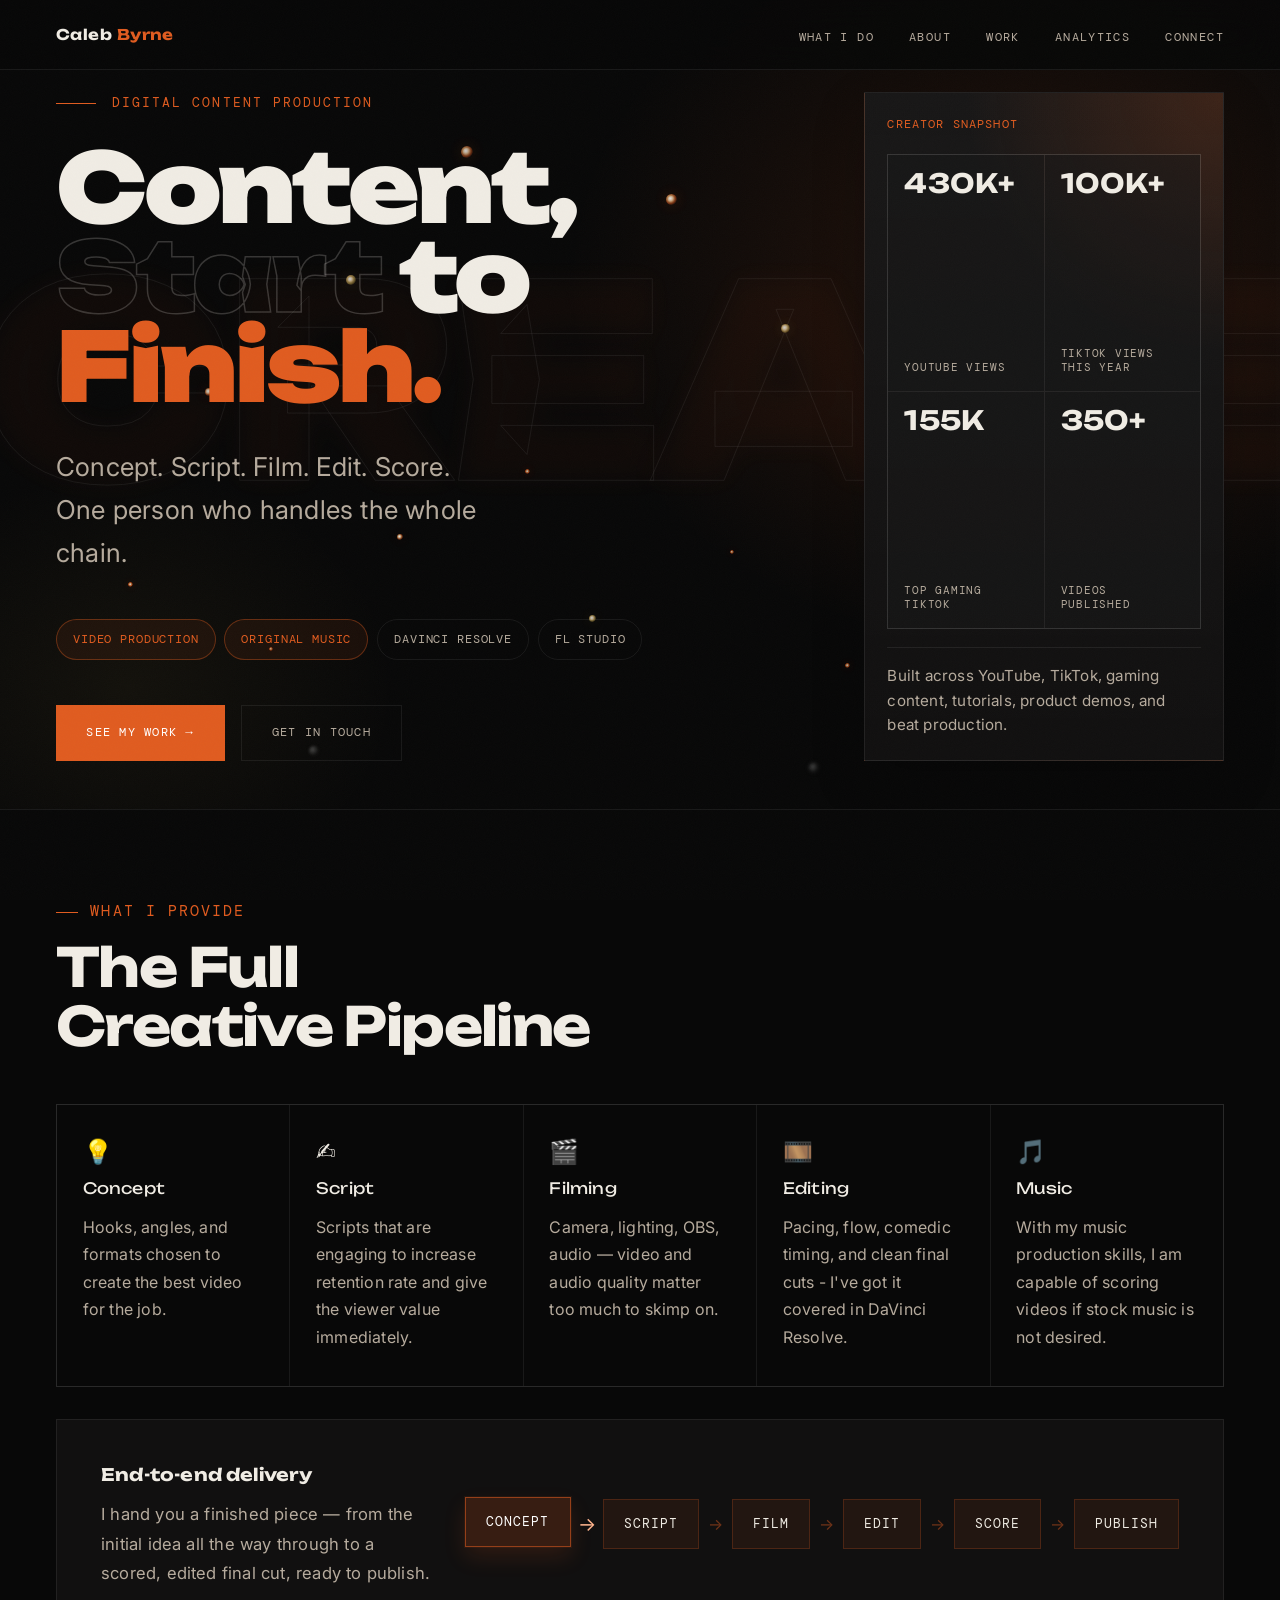
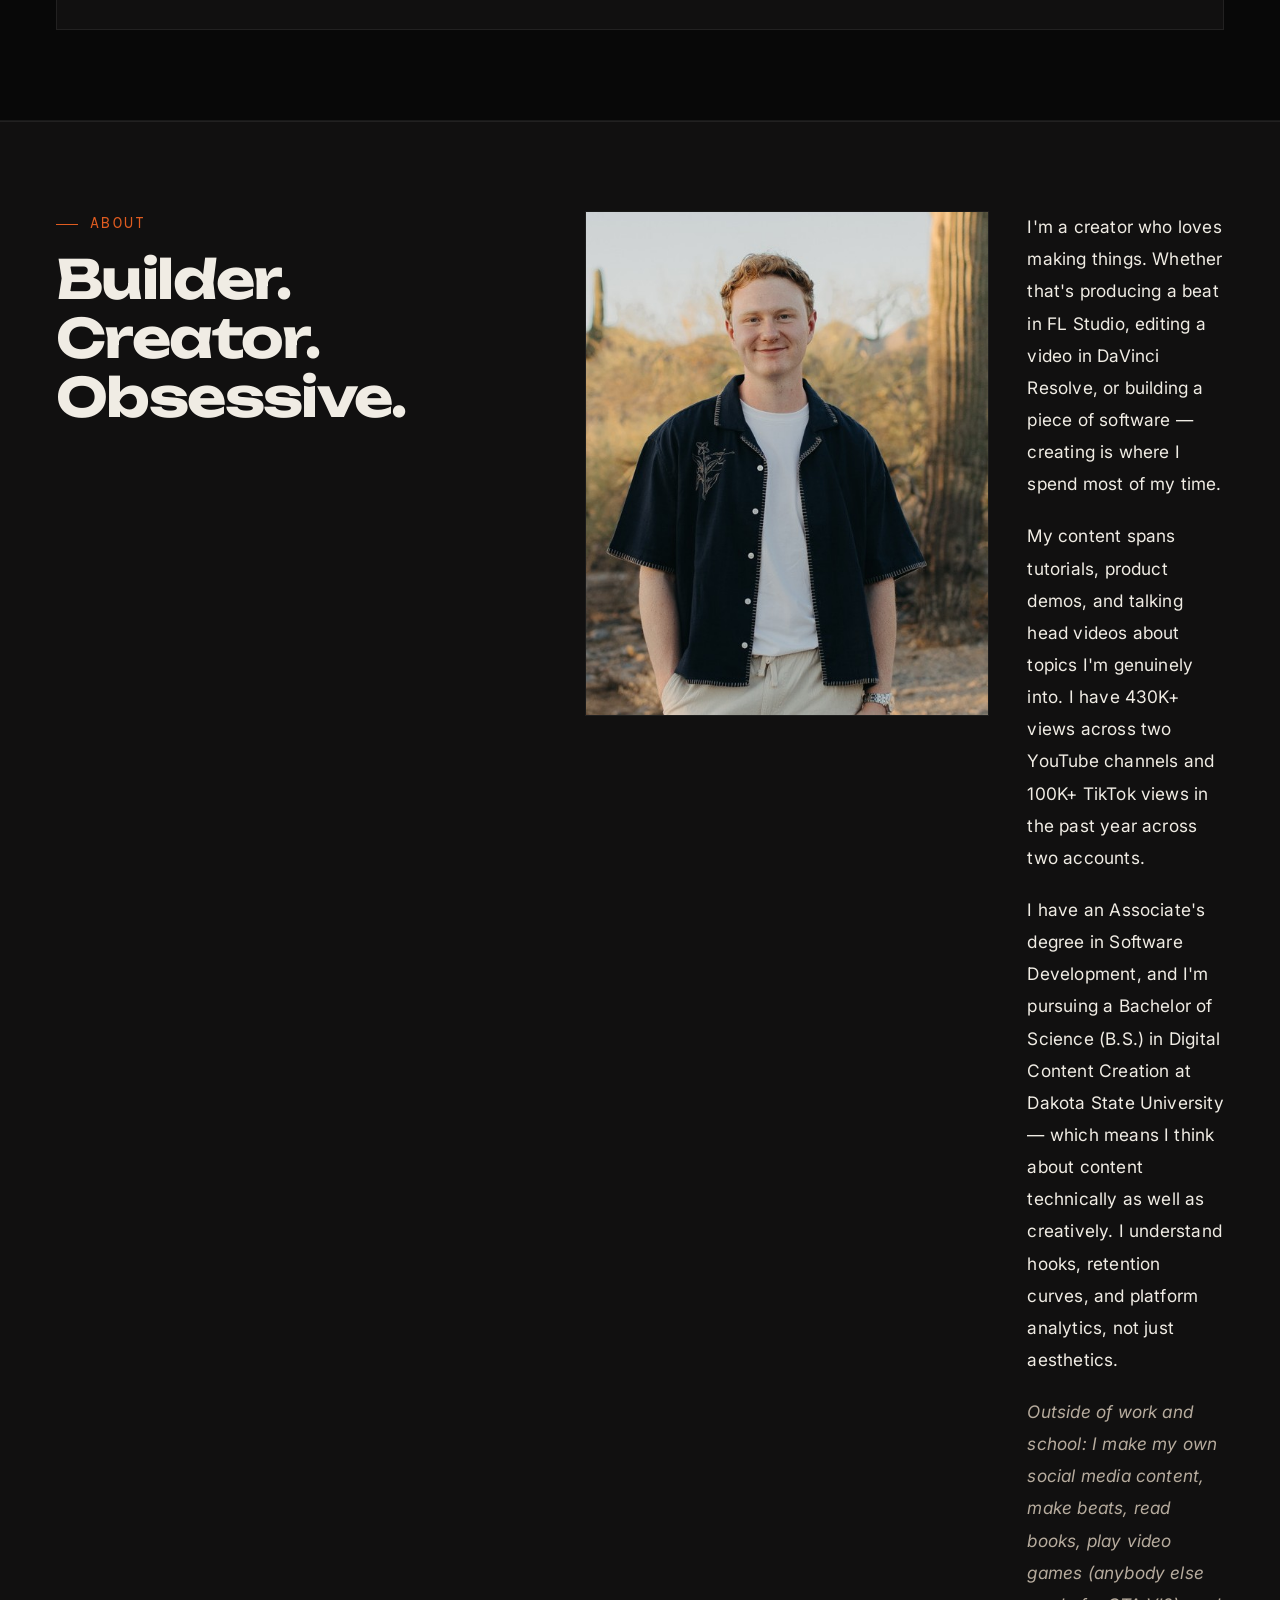
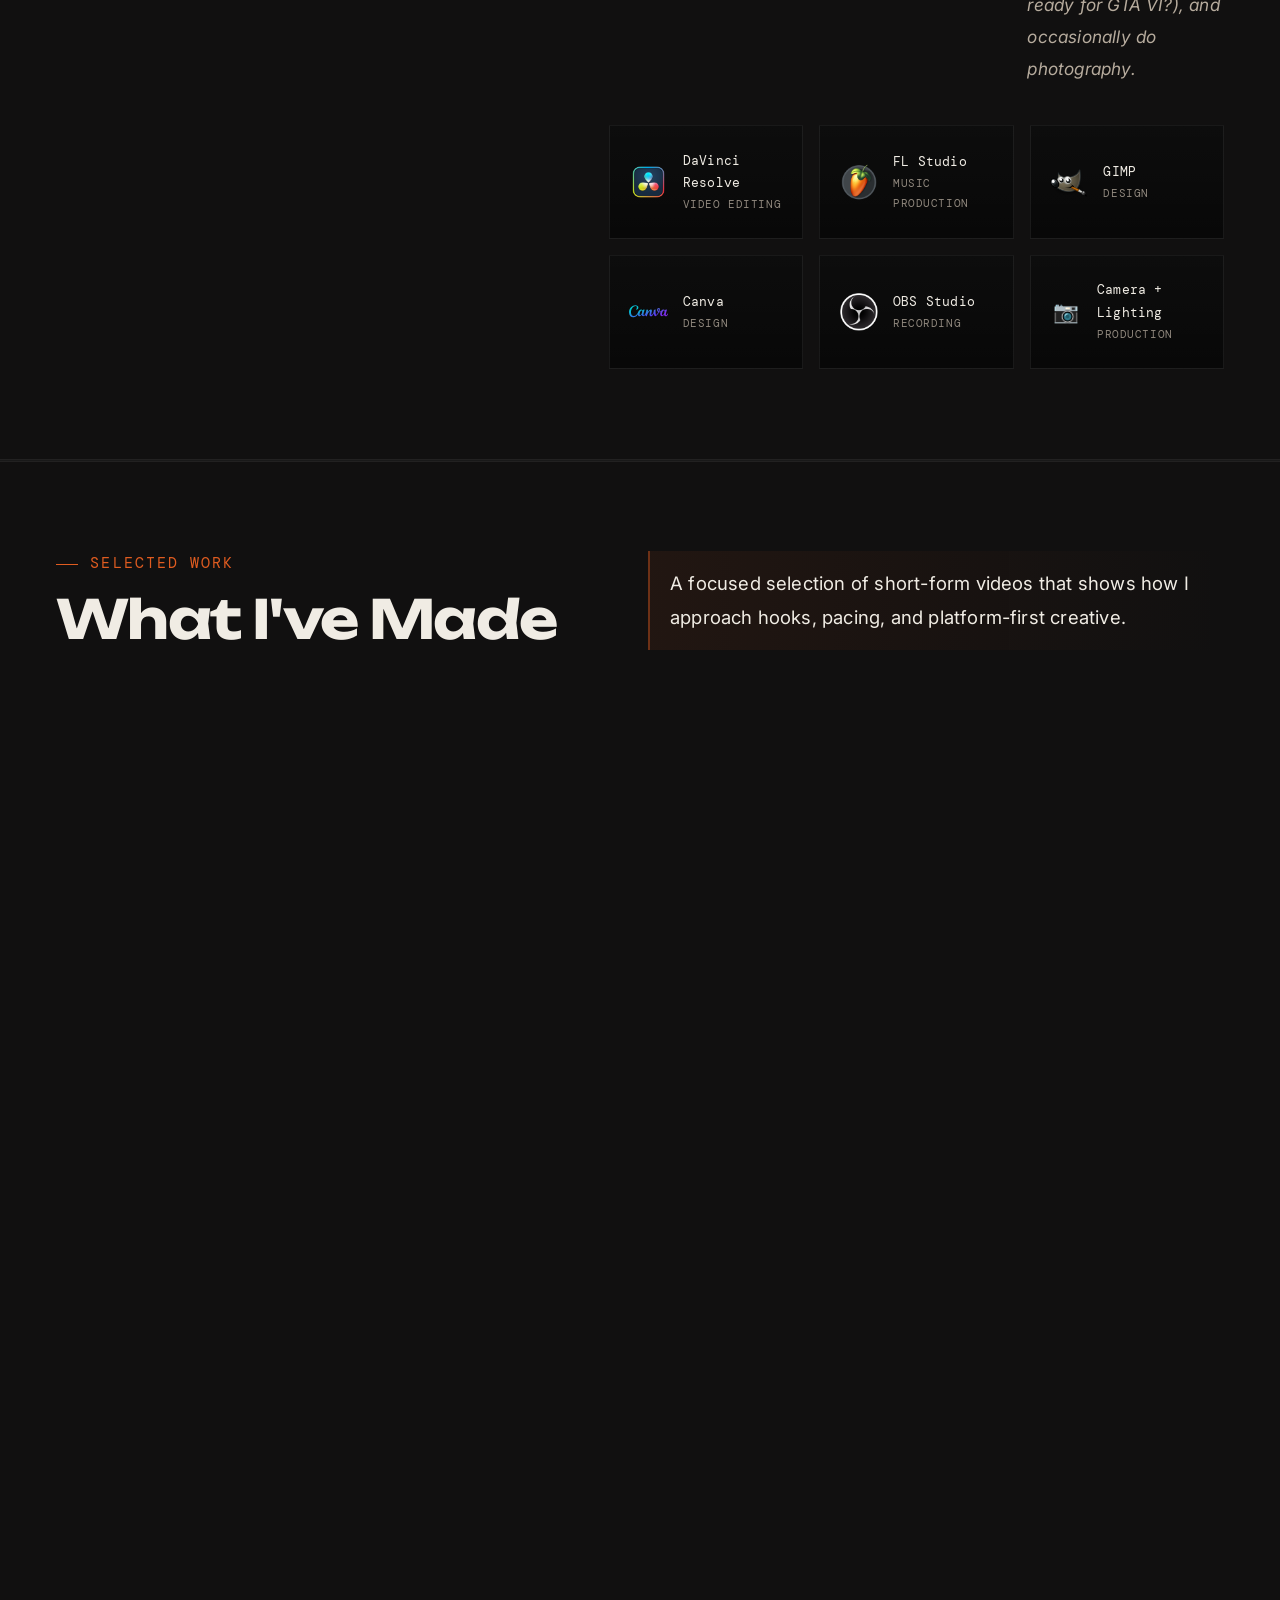
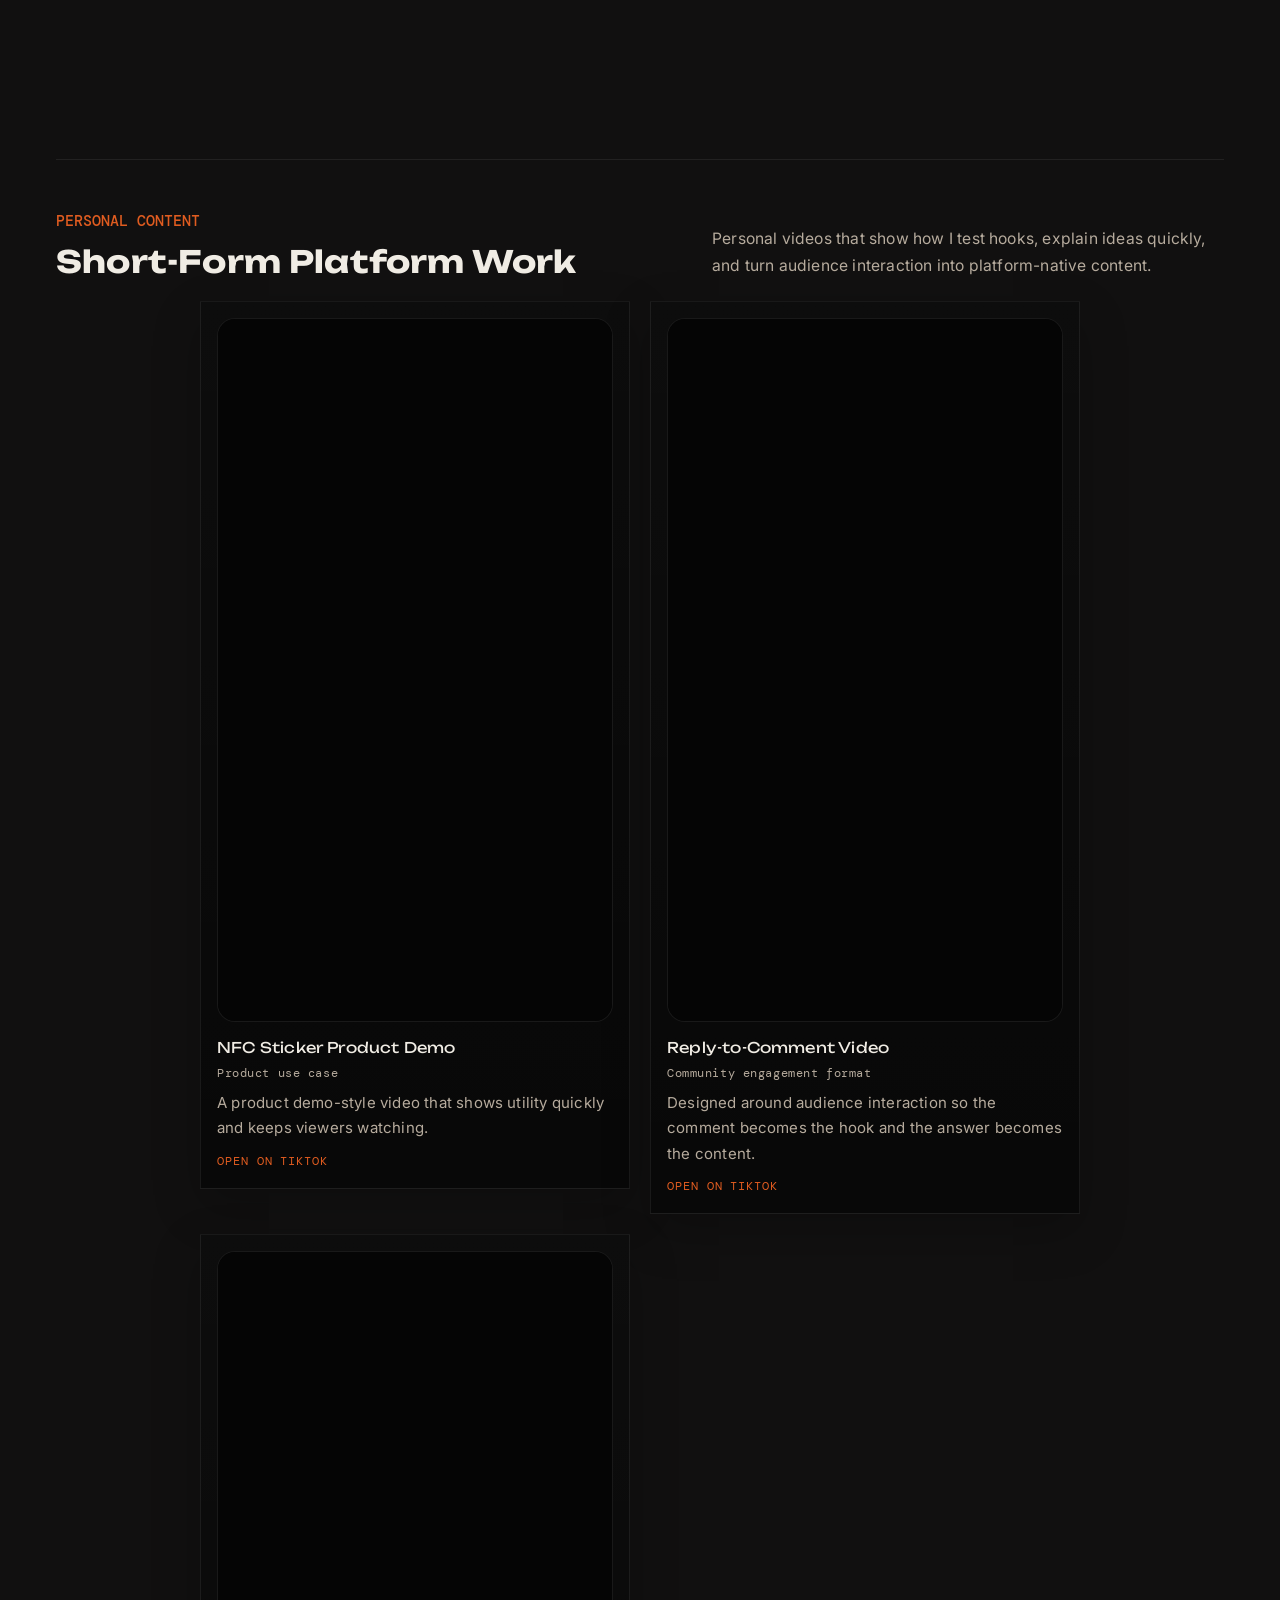
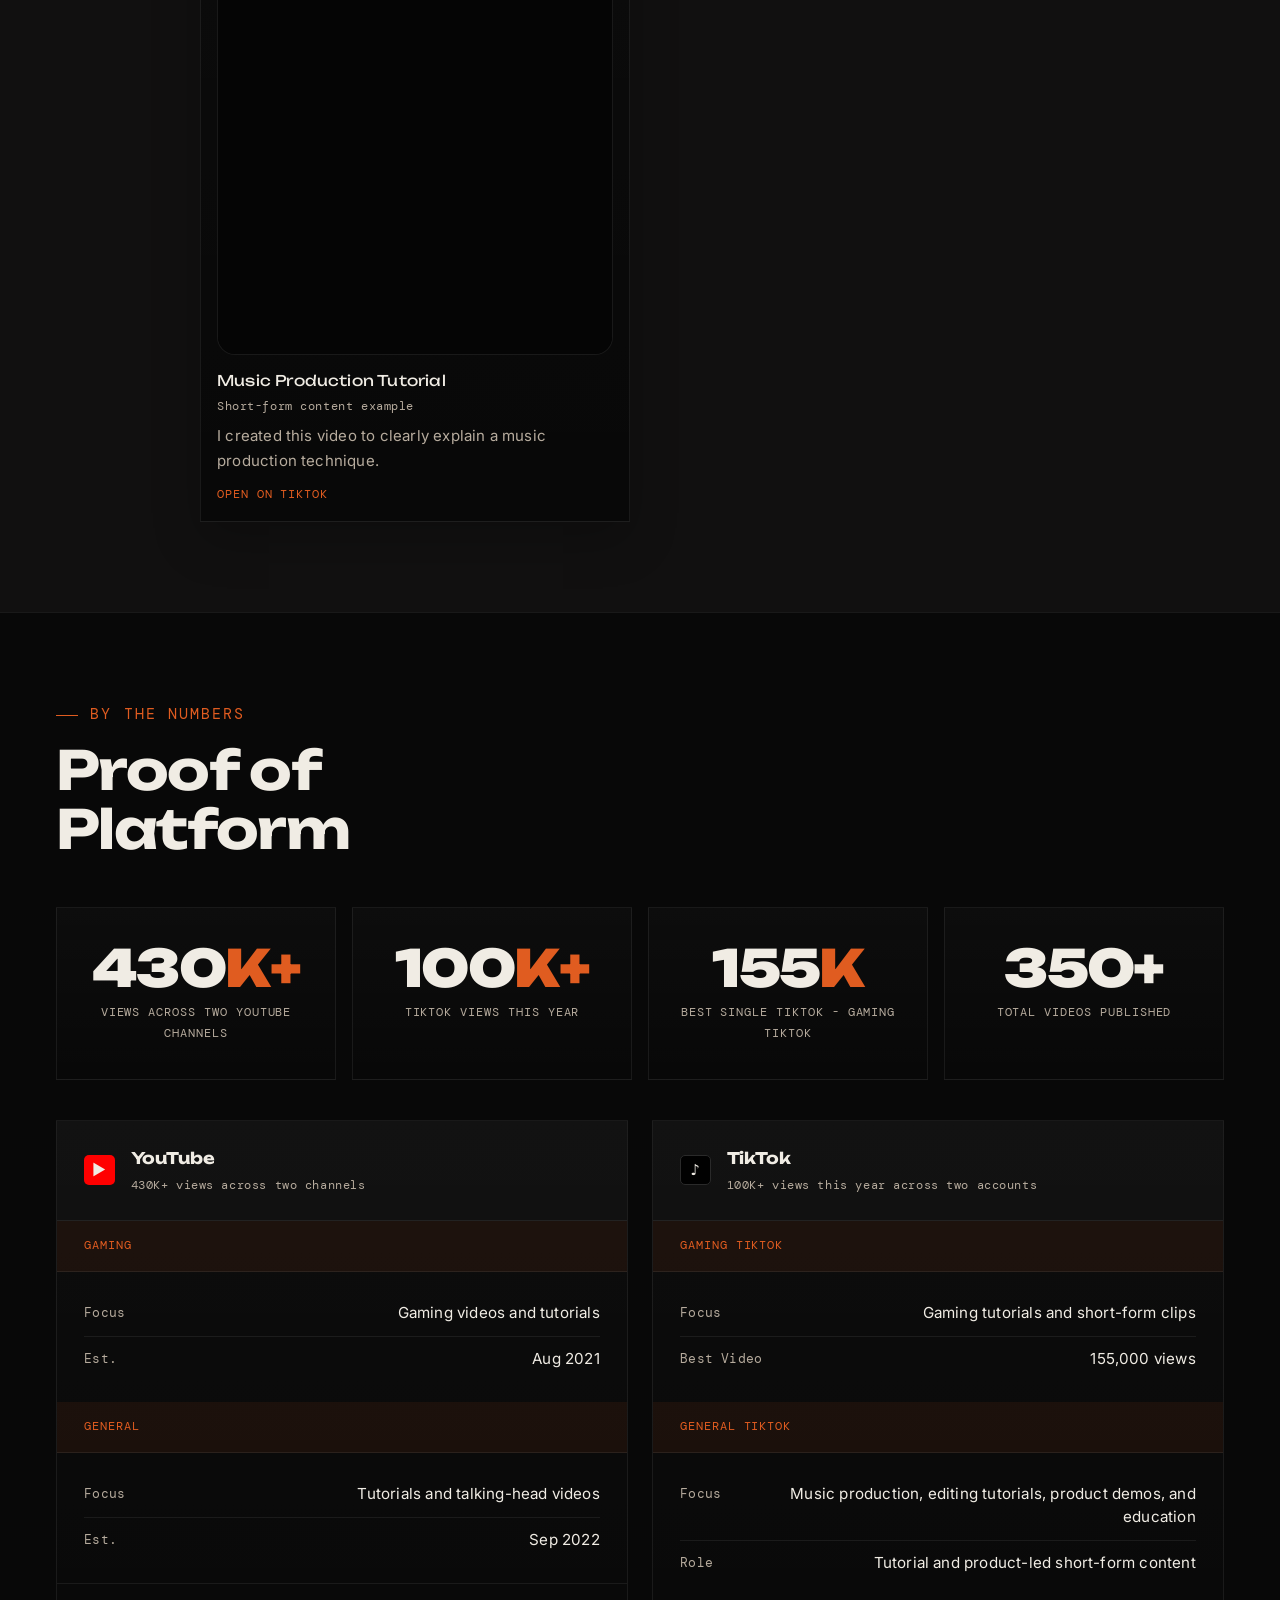
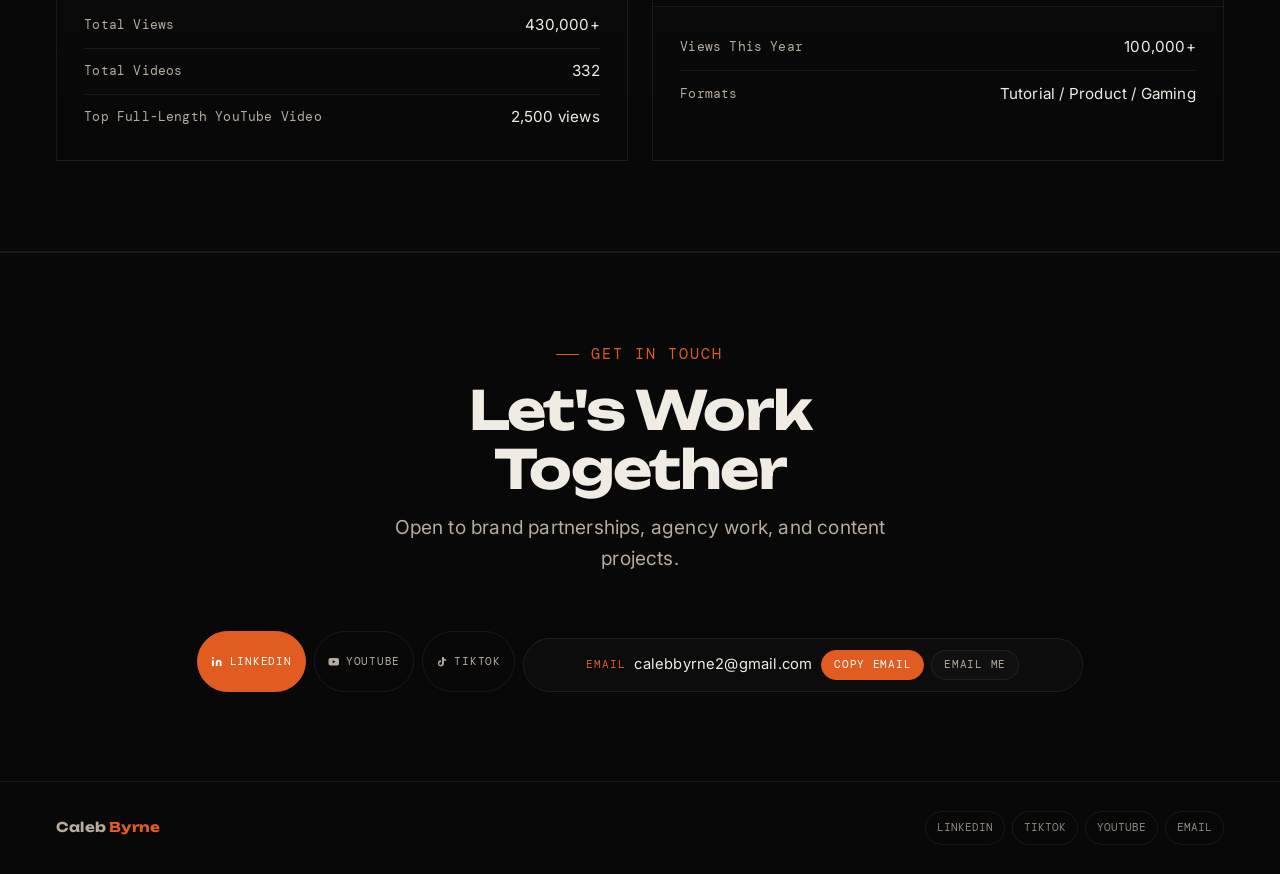
==== commit 170b4748: "updates to Quick Proof Card" ====
--- a/index.html
+++ b/index.html
@@ -54,17 +54,28 @@
       </div>
     </div>
 
-    <!-- HERO PROOF TEXT: right-side quick proof stats -->
+    <!-- HERO PROOF TEXT: right-side creator snapshot stats -->
     <aside class="hero-proof appear">
-      <div class="hero-proof-label">Quick Proof</div>
-      <div class="hero-proof-stat">
-        <strong>155K</strong>
-        <span>Views on a single gaming TikTok, showing I can build short-form content that gets views.</span>
-      </div>
-      <div class="hero-proof-stat">
-        <strong>350+</strong>
-        <span>Videos published across channels, with hands-on reps in ideation, editing, packaging, and delivery.</span>
-      </div>
+      <div class="hero-proof-label">Creator Snapshot</div>
+      <div class="hero-proof-grid">
+        <div class="hero-proof-stat">
+          <strong>430K+</strong>
+          <span>YouTube views</span>
+        </div>
+        <div class="hero-proof-stat">
+          <strong>100K+</strong>
+          <span>TikTok views this year</span>
+        </div>
+        <div class="hero-proof-stat">
+          <strong>155K</strong>
+          <span>Top Gaming TikTok</span>
+        </div>
+        <div class="hero-proof-stat">
+          <strong>350+</strong>
+          <span>Videos published</span>
+        </div>
+      </div>
+      <p class="hero-proof-note">Built across YouTube, TikTok, gaming content, tutorials, product demos, and beat production.</p>
     </aside>
   </div>
  </section>
--- a/caleb-byrne-portfolio.css
+++ b/caleb-byrne-portfolio.css
@@ -261,8 +261,8 @@
     align-self: stretch;
     display: flex;
     flex-direction: column;
-    justify-content: flex-end;
-    gap: 1rem;
+    justify-content: flex-start;
+    gap: 1.15rem;
     padding: 1.4rem;
     border: 1px solid var(--rule);
     background:
@@ -279,24 +279,44 @@
     text-transform: uppercase;
     color: var(--fire);
   }
+  .hero-proof-grid {
+    flex: 1;
+    display: grid;
+    grid-template-columns: repeat(2, minmax(0, 1fr));
+    grid-auto-rows: minmax(112px, 1fr);
+    gap: 1px;
+    border: 1px solid var(--rule);
+    background: var(--rule);
+  }
   .hero-proof-stat {
     display: flex;
     flex-direction: column;
-    gap: 0.2rem;
-    padding-bottom: 0.95rem;
-    border-bottom: 1px solid var(--rule);
+    justify-content: space-between;
+    gap: 0.55rem;
+    padding: 1rem;
+    background: rgba(8,8,8,0.52);
   }
   .hero-proof-stat strong {
     font-family: 'Unbounded', sans-serif;
-    font-size: clamp(1.6rem, 1.3rem + 0.8vw, 2.25rem);
+    font-size: clamp(1.35rem, 1.1rem + 0.7vw, 1.85rem);
     line-height: 1;
     color: var(--ink);
   }
   .hero-proof-stat span {
+    font-family: 'DM Mono', monospace;
+    font-size: 0.68rem;
+    letter-spacing: 0.07em;
+    text-transform: uppercase;
+    color: var(--muted);
+    line-height: 1.35;
+  }
+  .hero-proof-note {
+    margin: 0;
+    padding-top: 1rem;
+    border-top: 1px solid var(--rule);
+    color: var(--muted);
     font-size: 0.95rem;
-    color: var(--muted);
-    line-height: 1.55;
-    max-width: 18rem;
+    line-height: 1.6;
   }
   .btn {
     font-family: 'DM Mono', monospace;
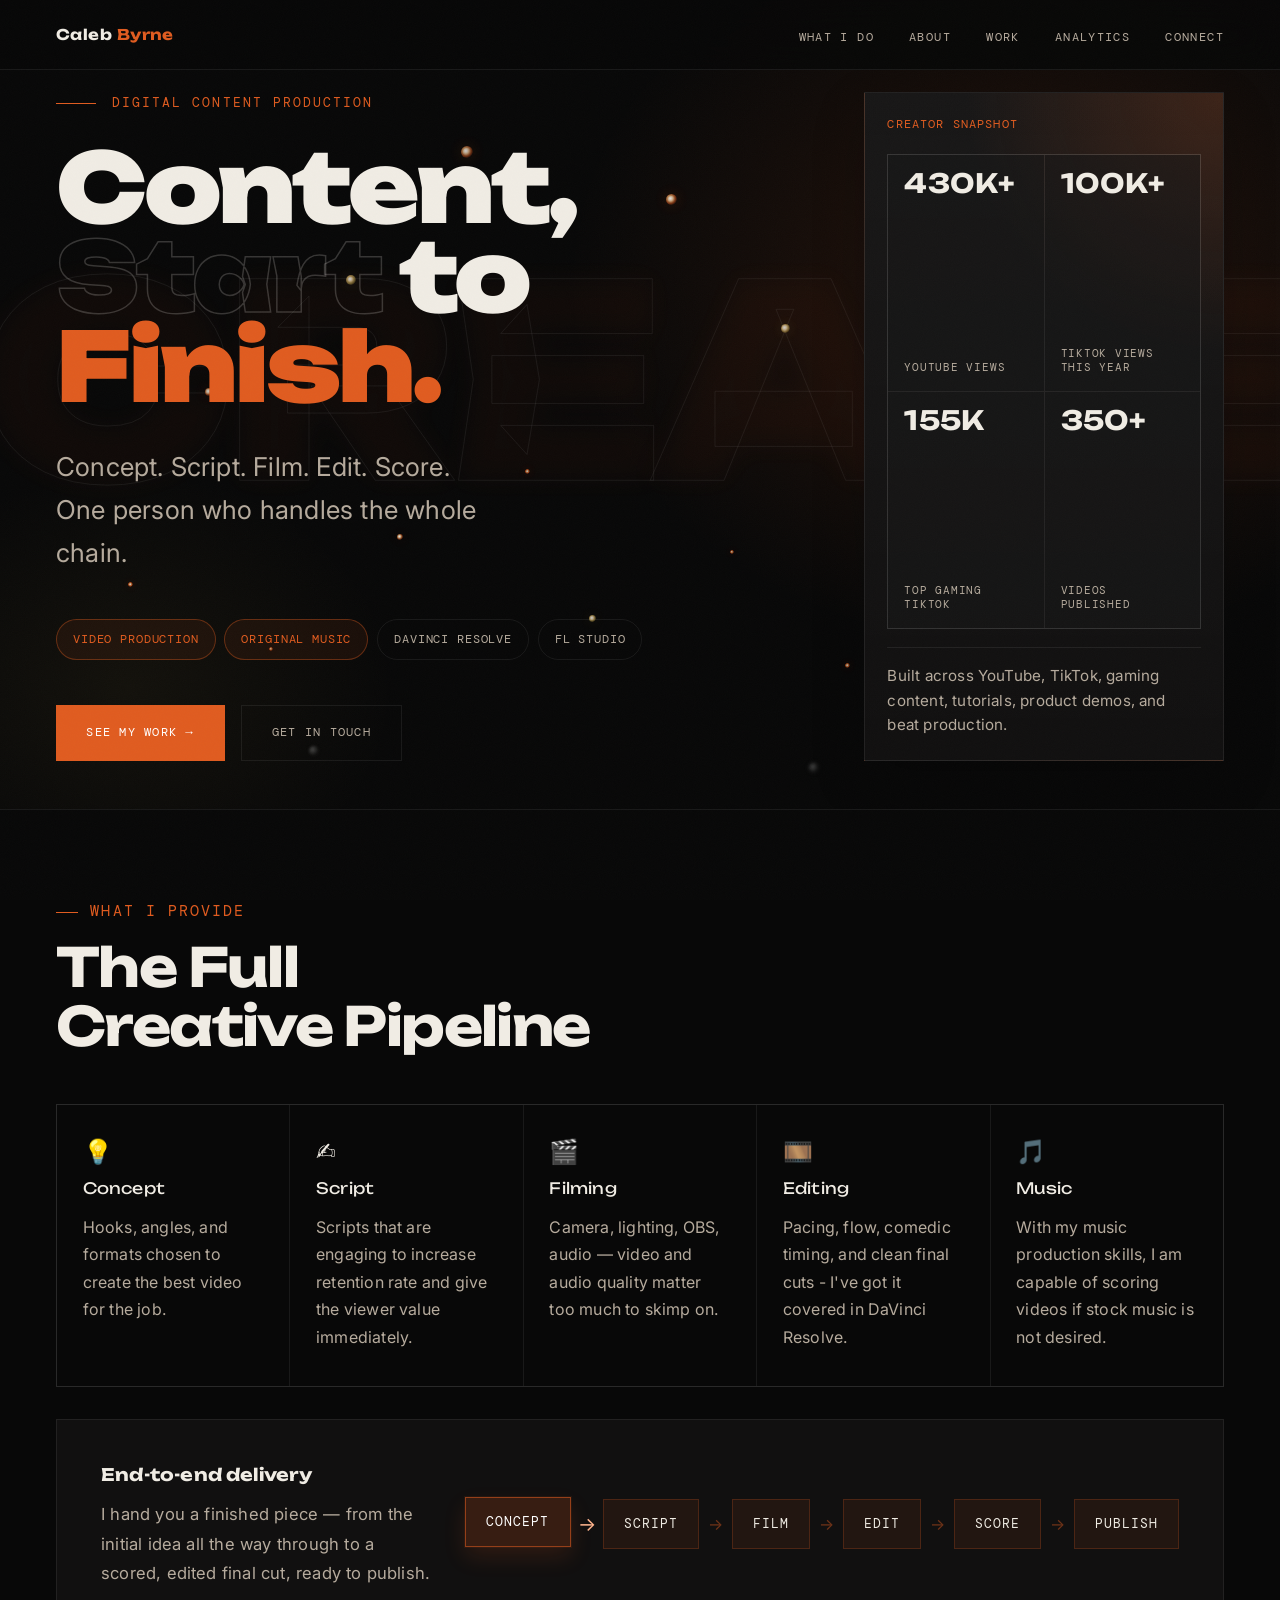
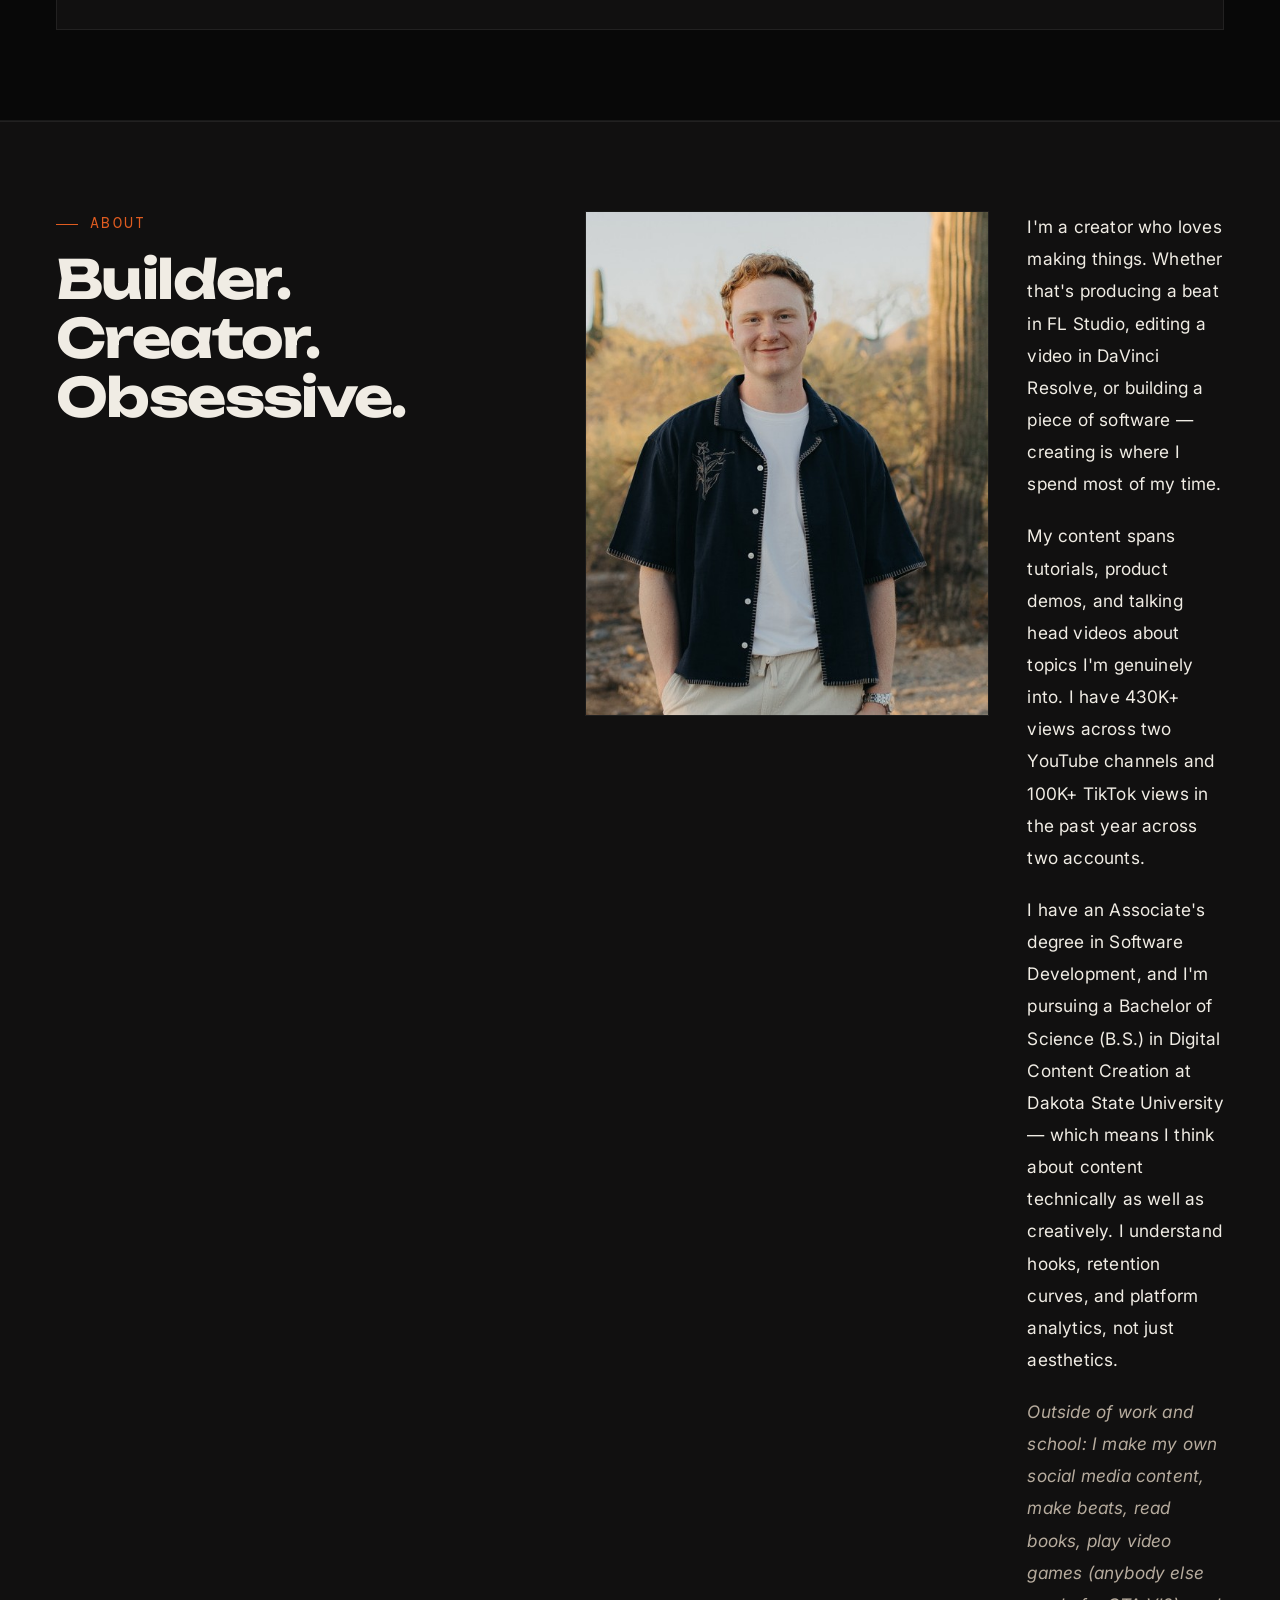
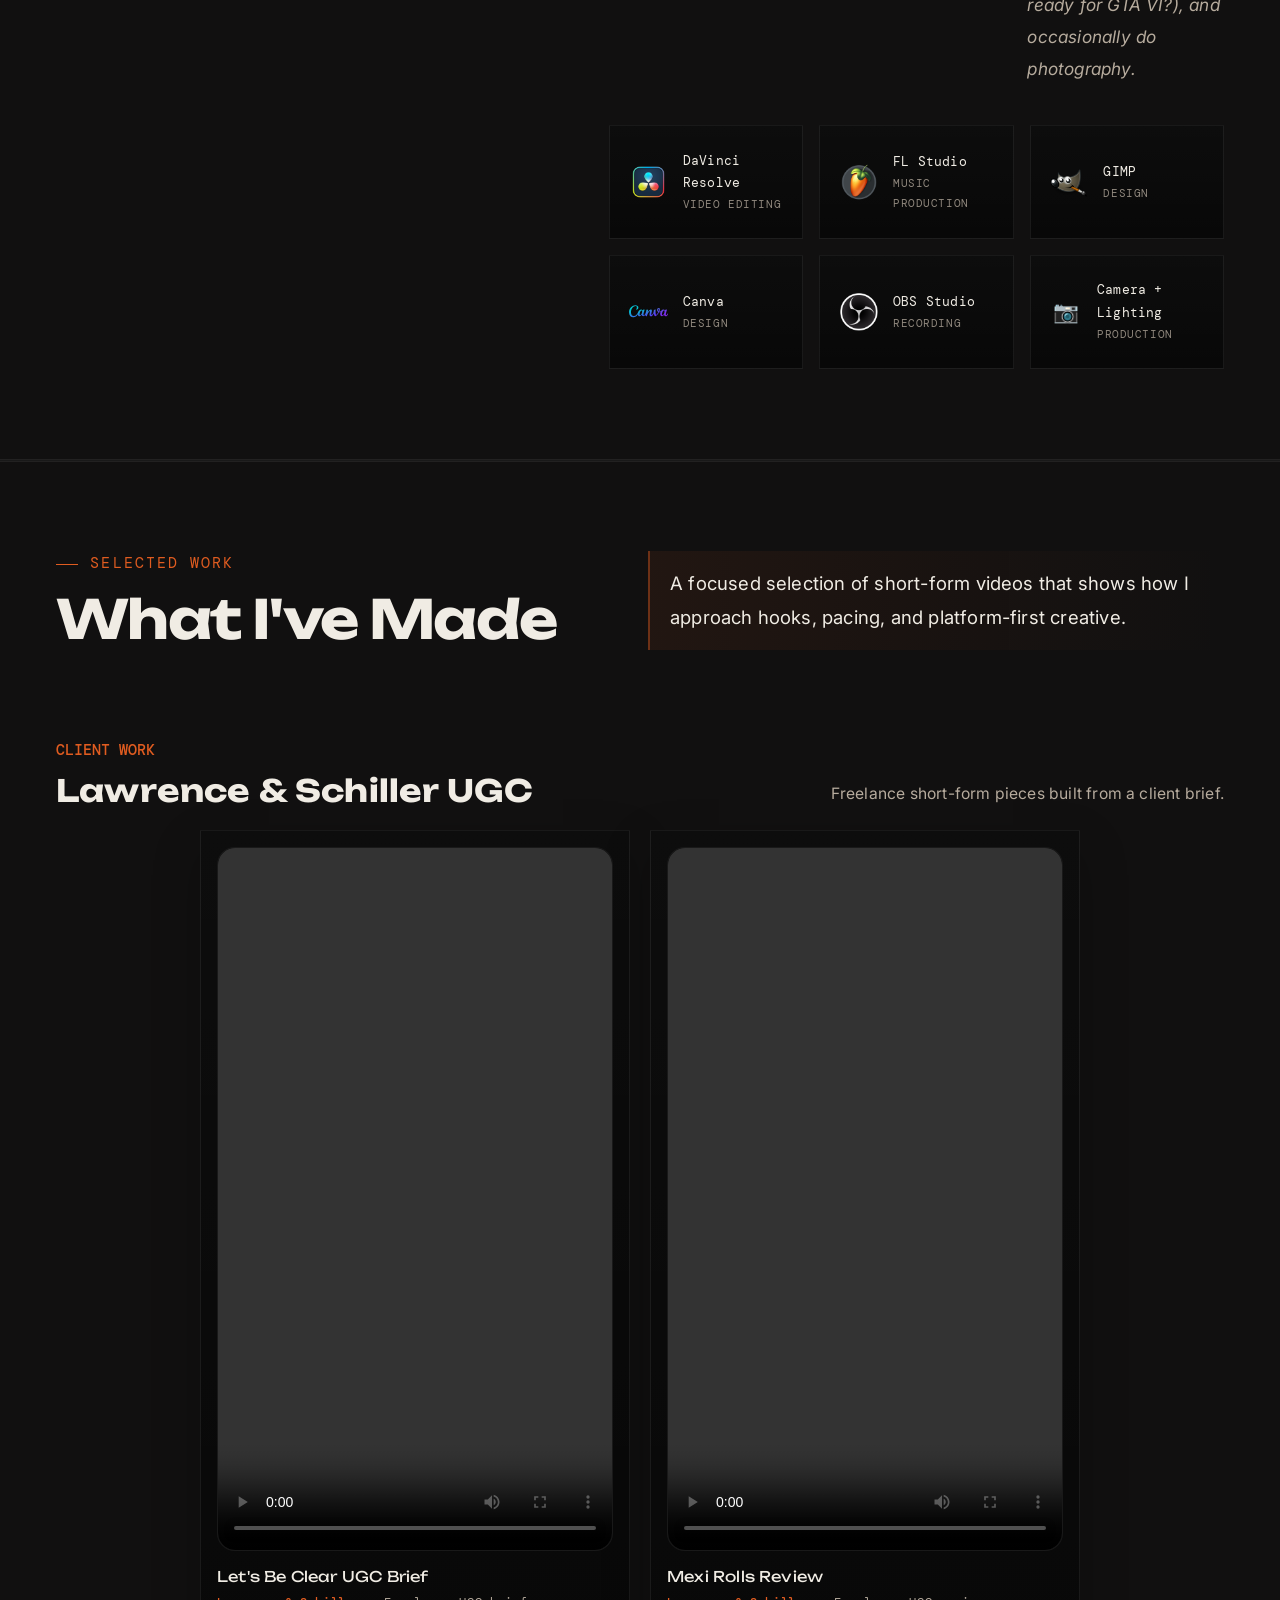
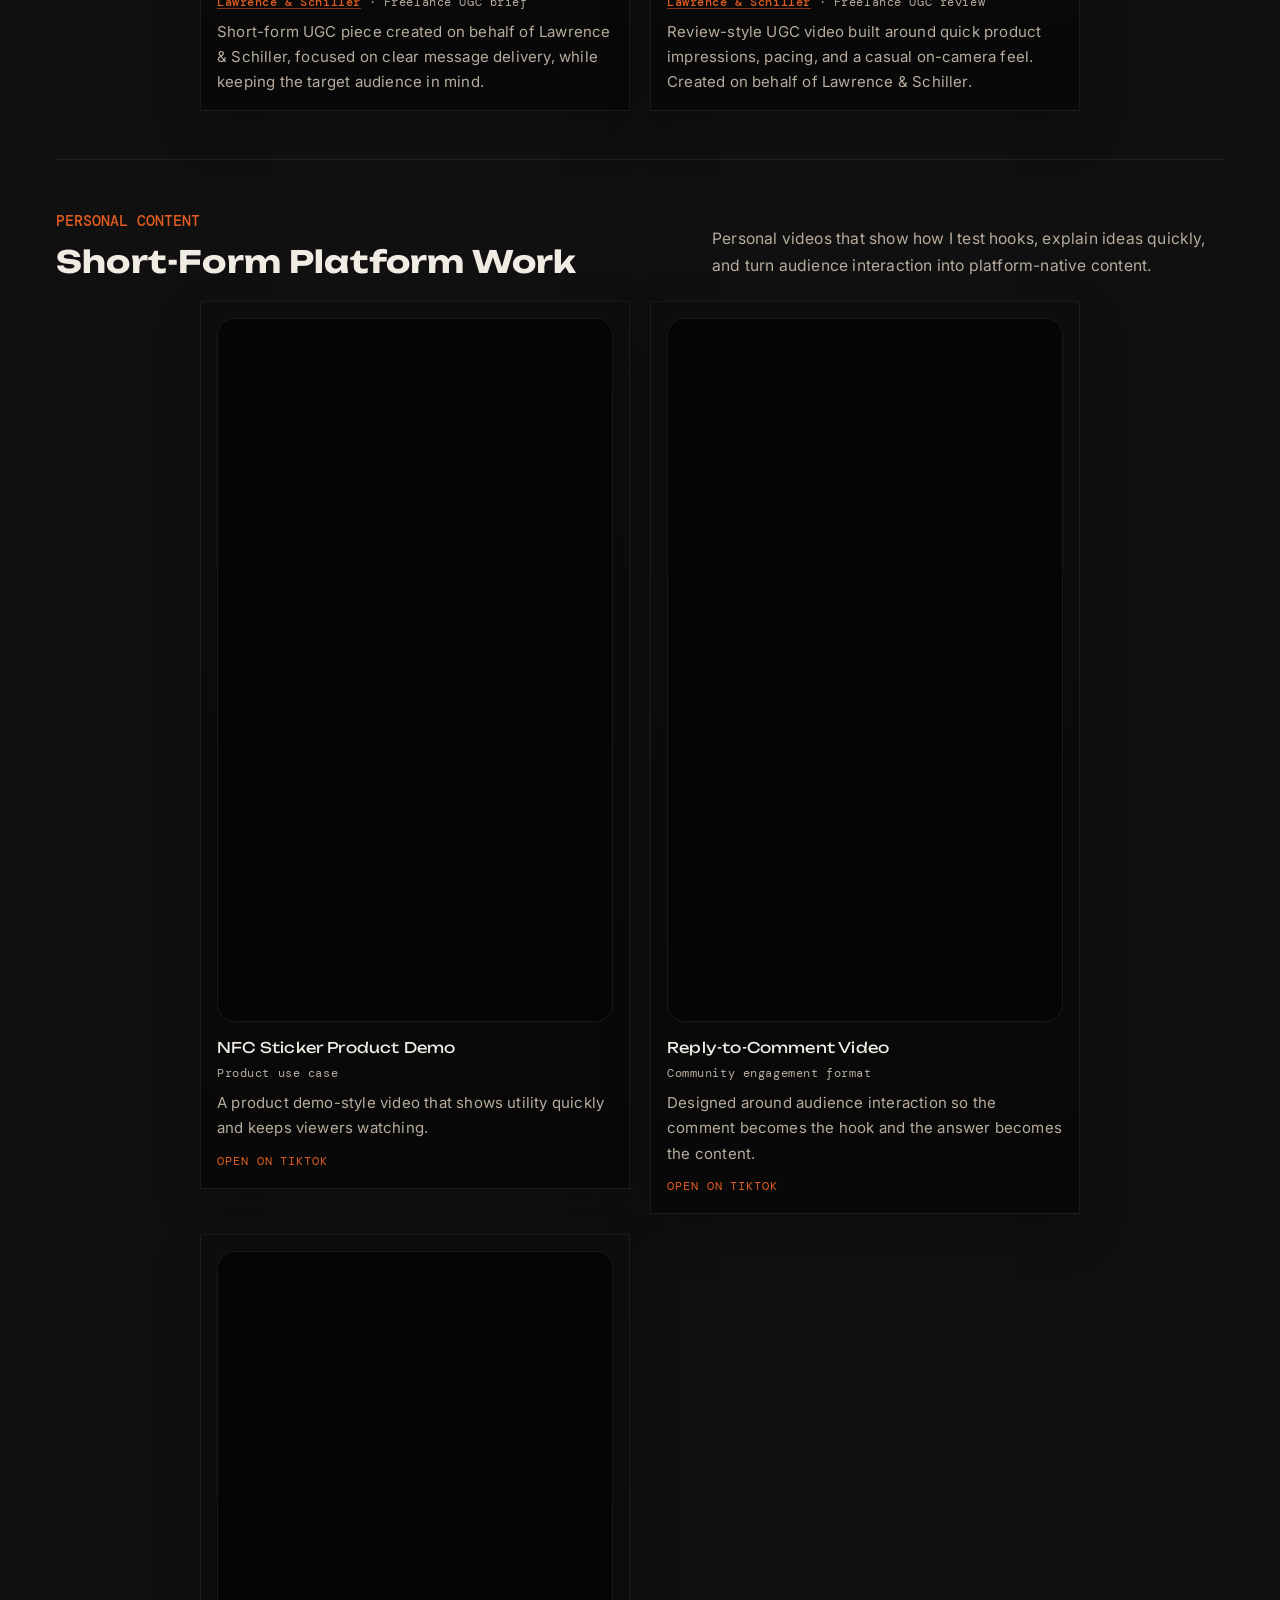
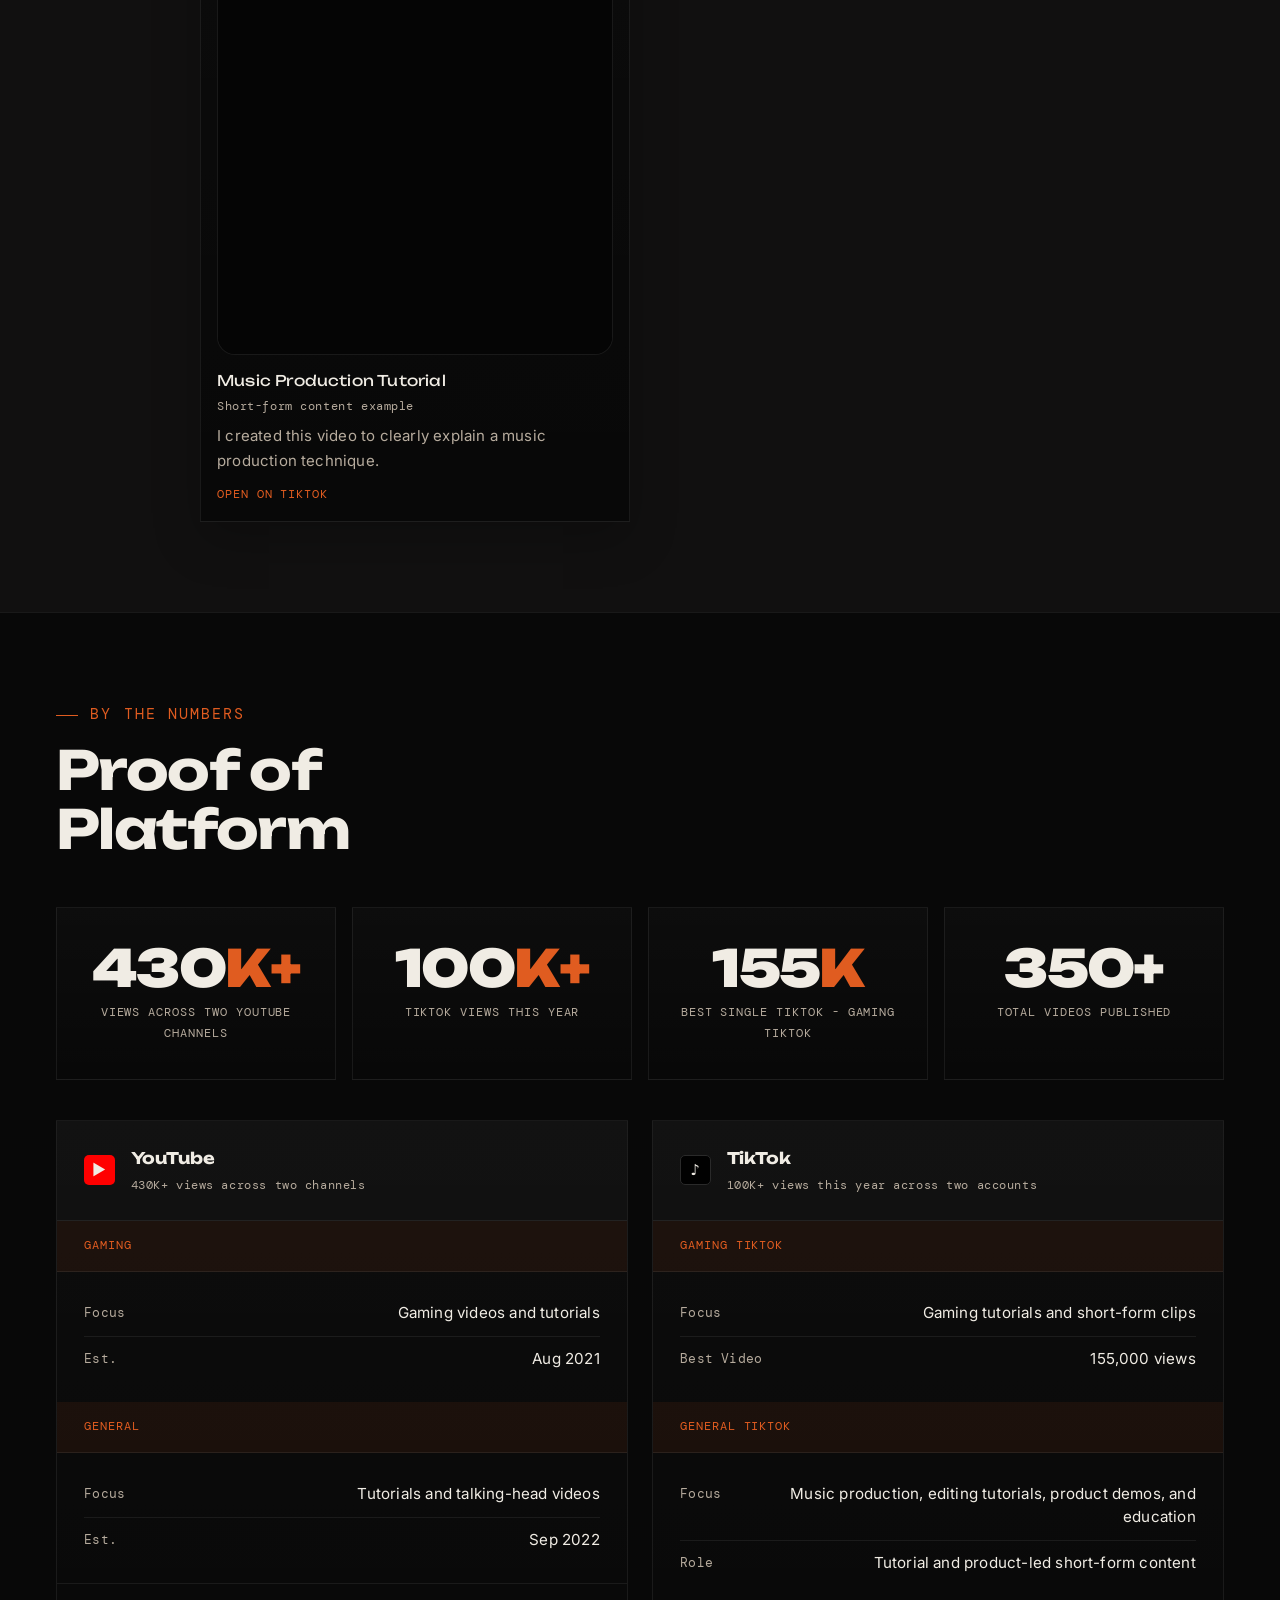
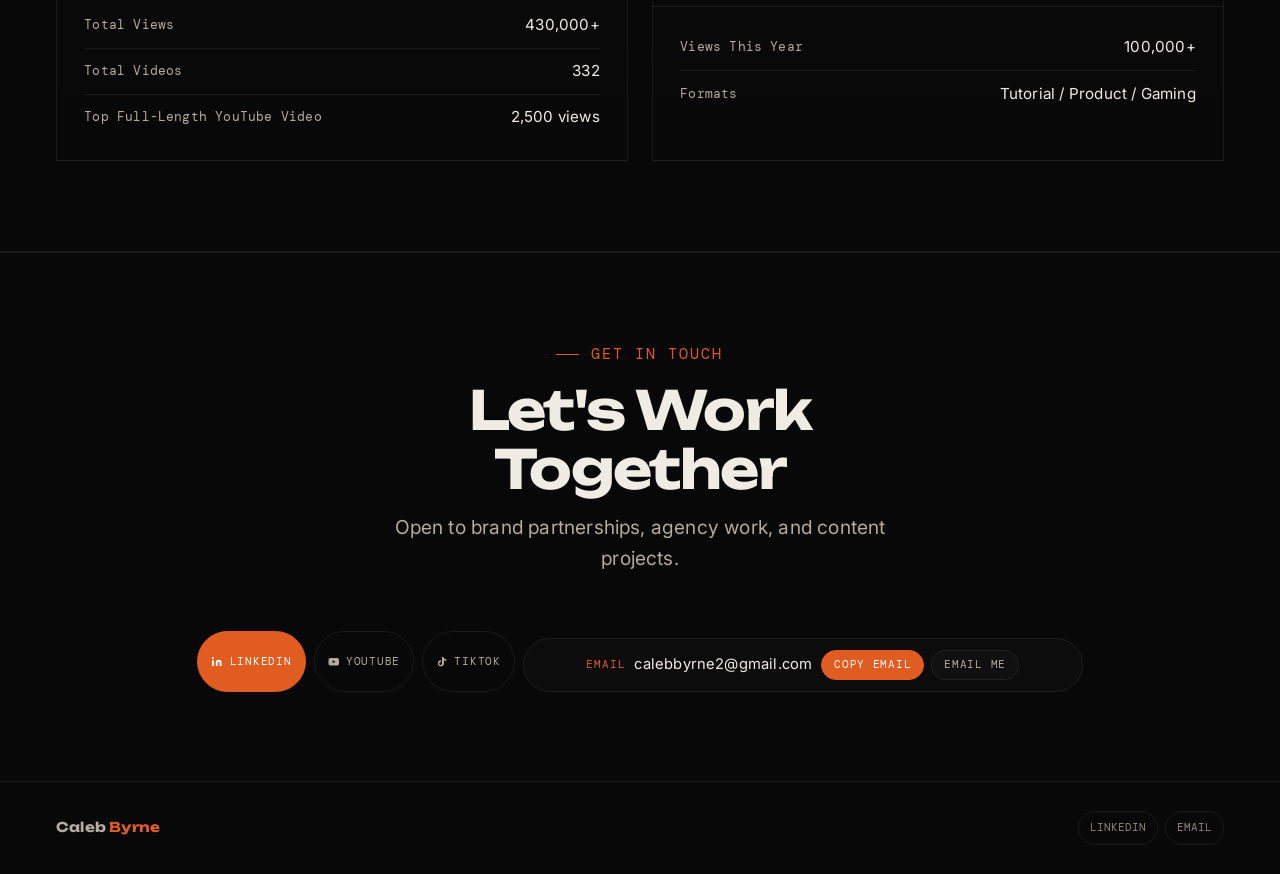
==== commit 7252b725: "changed URL's for socials" ====
--- a/index.html
+++ b/index.html
@@ -475,11 +475,11 @@
       <svg width="12" height="12" viewBox="0 0 24 24" fill="currentColor"><path d="M16 8a6 6 0 0 1 6 6v7h-4v-7a2 2 0 0 0-4 0v7h-4v-7a6 6 0 0 1 6-6z"/><rect x="2" y="9" width="4" height="12"/><circle cx="4" cy="4" r="2"/></svg>
       LinkedIn
     </a>
-    <a href="https://youtube.com/@calebjbyrne" target="_blank" rel="noopener noreferrer" class="c-link">
+    <a href="https://www.youtube.com/@byrnebeatswastaken" target="_blank" rel="noopener noreferrer" class="c-link">
       <svg width="12" height="12" viewBox="0 0 24 24" fill="currentColor"><path d="M22.54 6.42a2.78 2.78 0 0 0-1.95-1.95C18.88 4 12 4 12 4s-6.88 0-8.59.47A2.78 2.78 0 0 0 1.46 6.42 29 29 0 0 0 1 12a29 29 0 0 0 .46 5.58 2.78 2.78 0 0 0 1.95 1.95C5.12 20 12 20 12 20s6.88 0 8.59-.47a2.78 2.78 0 0 0 1.95-1.95A29 29 0 0 0 23 12a29 29 0 0 0-.46-5.58z"/><polygon points="9.75 15.02 15.5 12 9.75 8.98 9.75 15.02" fill="#080808"/></svg>
       YouTube
     </a>
-    <a href="https://www.tiktok.com/@byrnecaleb" target="_blank" rel="noopener noreferrer" class="c-link">
+    <a href="https://www.tiktok.com/@byrnebeatswastaken?is_from_webapp=1&sender_device=pc" target="_blank" rel="noopener noreferrer" class="c-link">
       <svg width="12" height="12" viewBox="0 0 24 24" fill="currentColor"><path d="M19.59 6.69a4.83 4.83 0 0 1-3.77-4.25V2h-3.45v13.67a2.89 2.89 0 0 1-5.77.39 2.89 2.89 0 0 1 2.89-2.89c.28 0 .54.04.79.1V9.01a6.34 6.34 0 0 0-6.34 6.29 6.34 6.34 0 0 0 6.34 6.34 6.34 6.34 0 0 0 6.33-6.34V8.69a8.18 8.18 0 0 0 4.78 1.52V6.73a4.85 4.85 0 0 1-1.01-.04z"/></svg>
       TikTok
     </a>
@@ -501,8 +501,7 @@
   <div class="f-mark">Caleb <em>Byrne</em></div>
   <div class="f-links" aria-label="Footer contact links">
     <a href="https://www.linkedin.com/in/calebbyrne/" target="_blank" rel="noopener noreferrer">LinkedIn</a>
-    <a href="https://www.tiktok.com/@byrnecaleb" target="_blank" rel="noopener noreferrer">TikTok</a>
-    <a href="https://youtube.com/@calebjbyrne" target="_blank" rel="noopener noreferrer">YouTube</a>
+
     <a href="mailto:calebbyrne2@gmail.com">Email</a>
   </div>
 </footer>
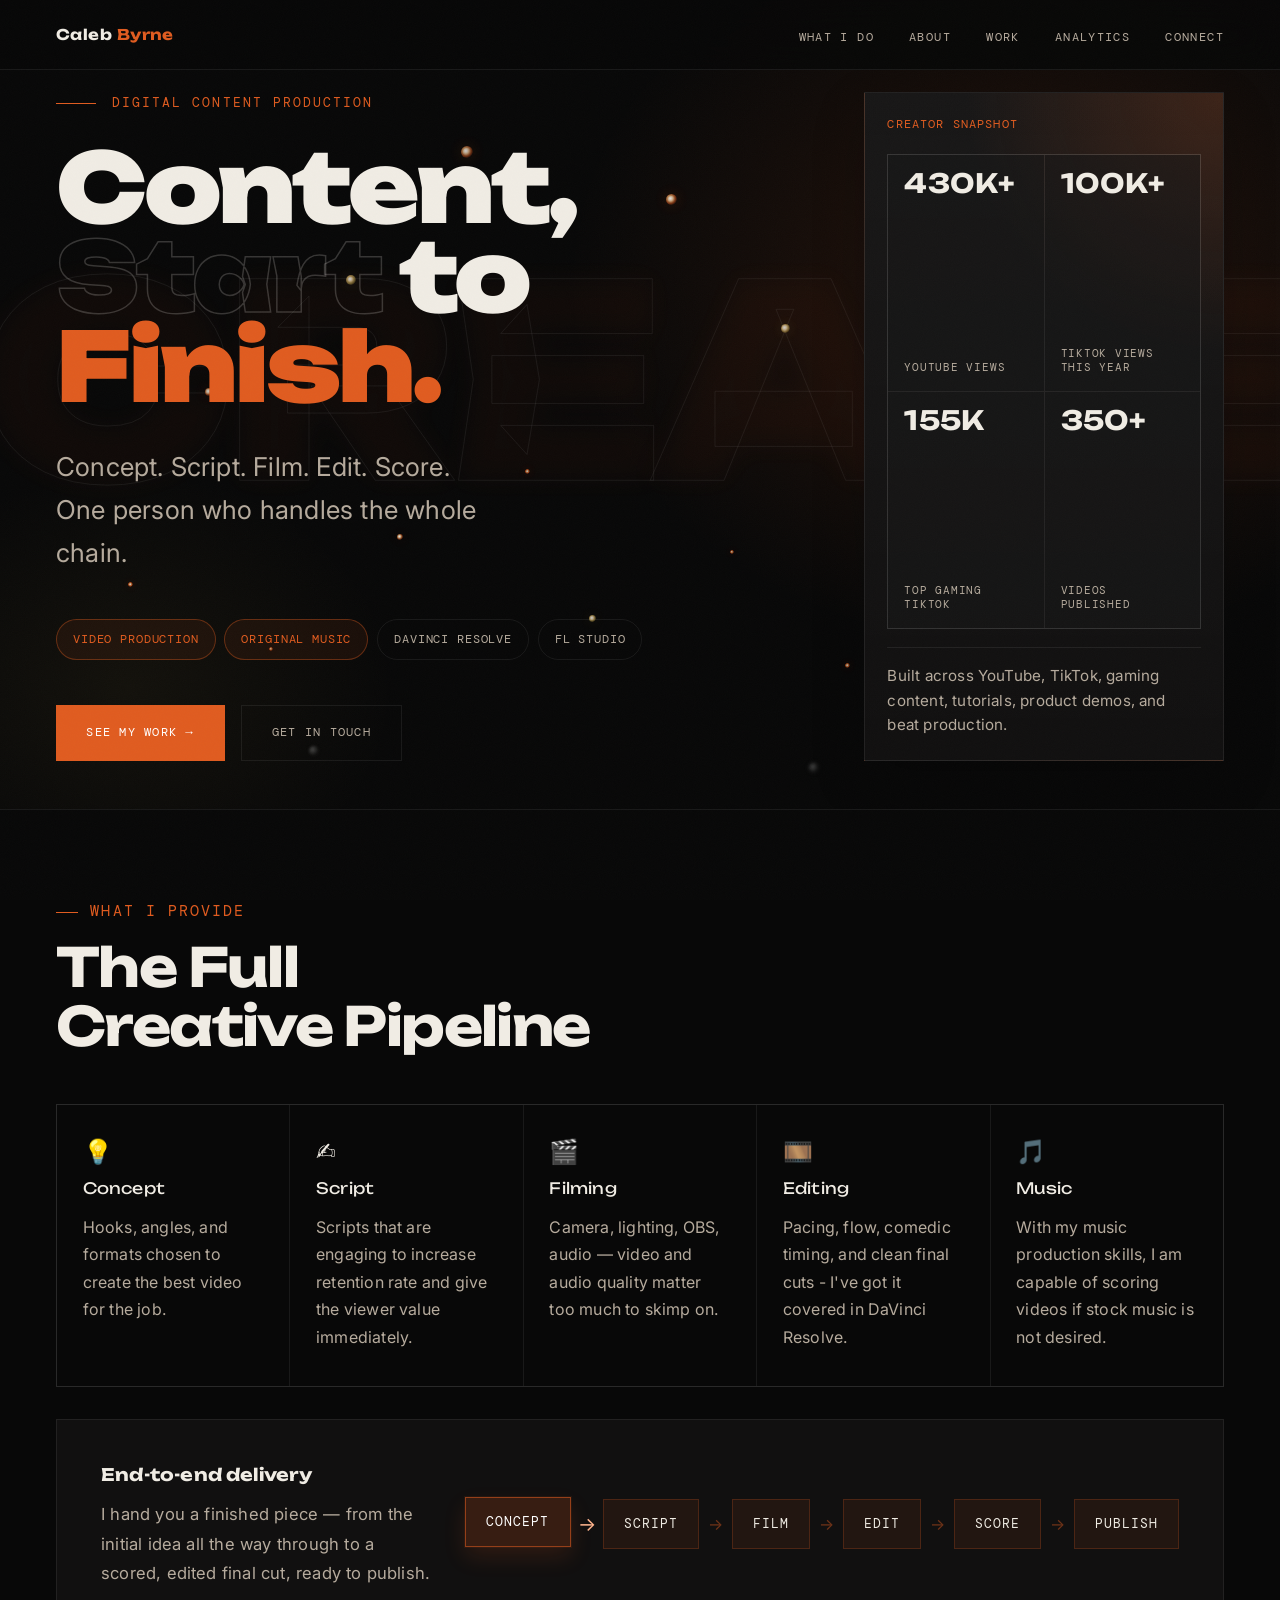
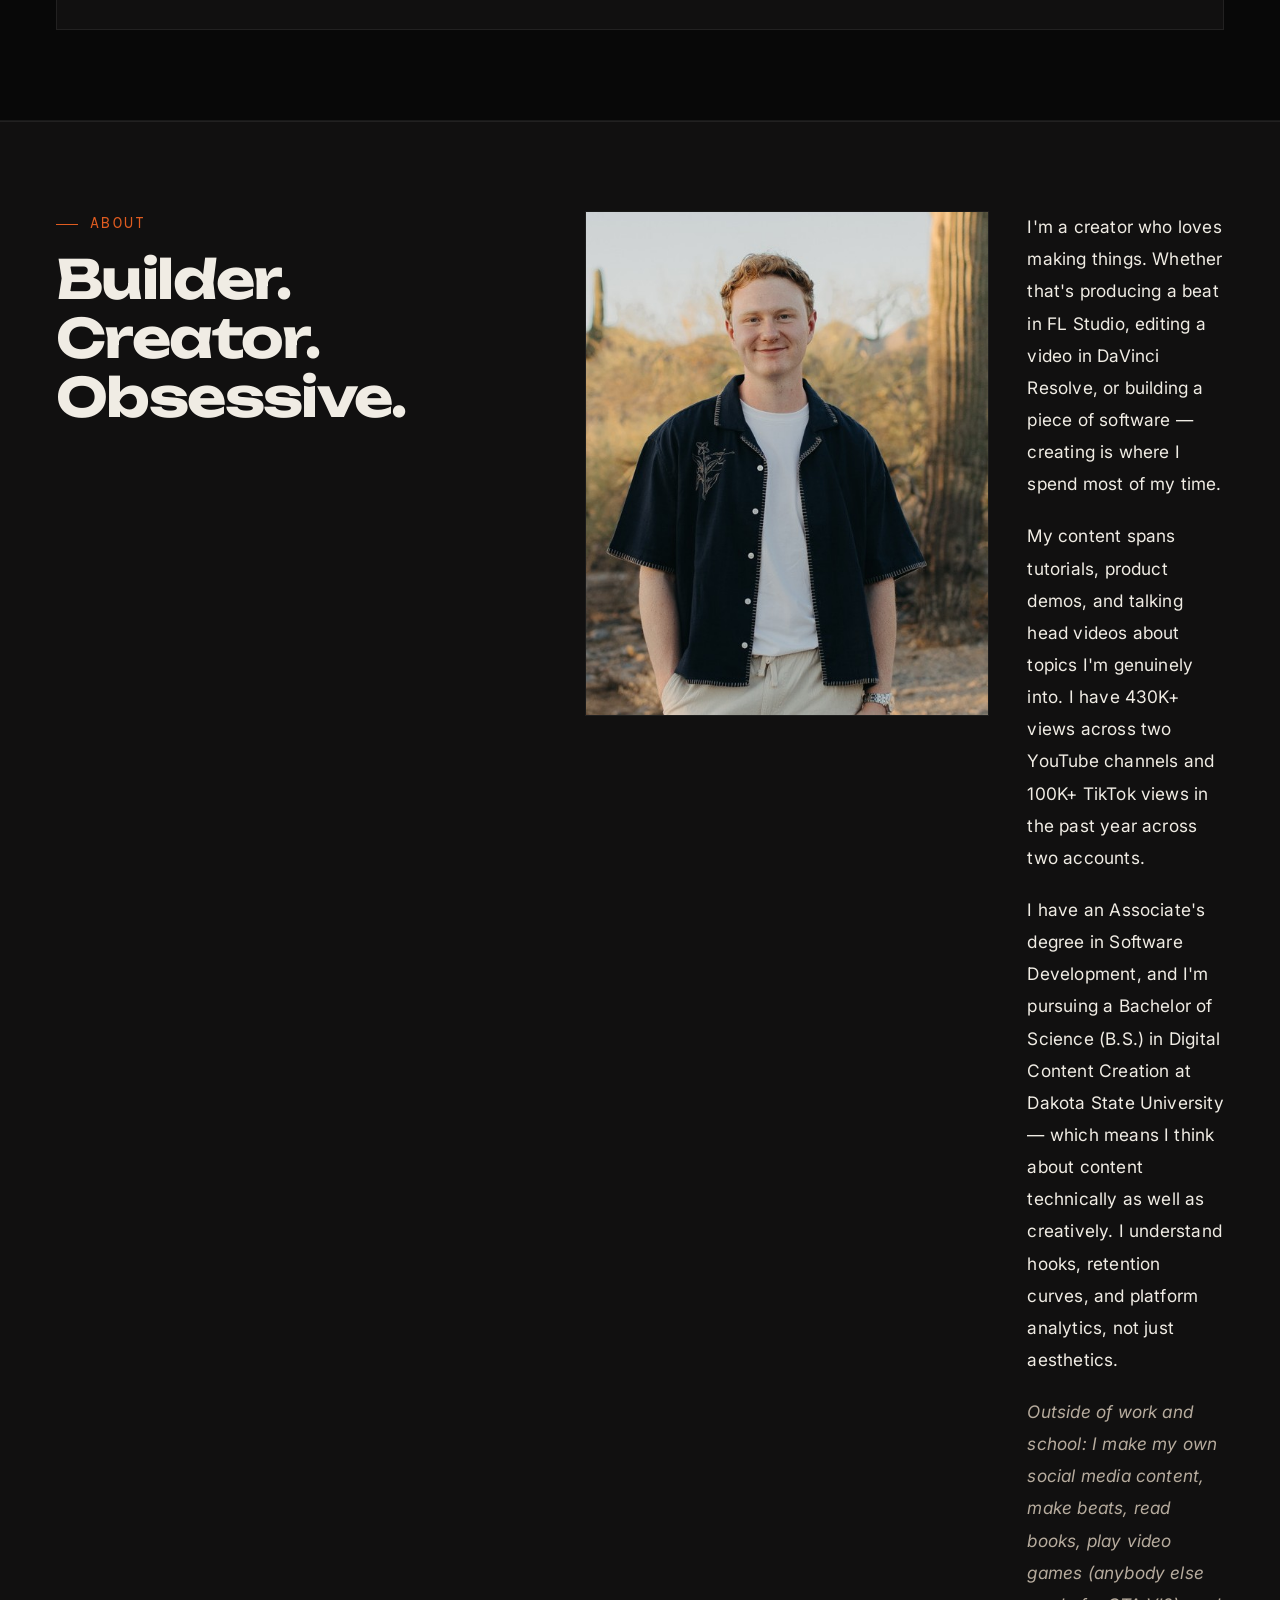
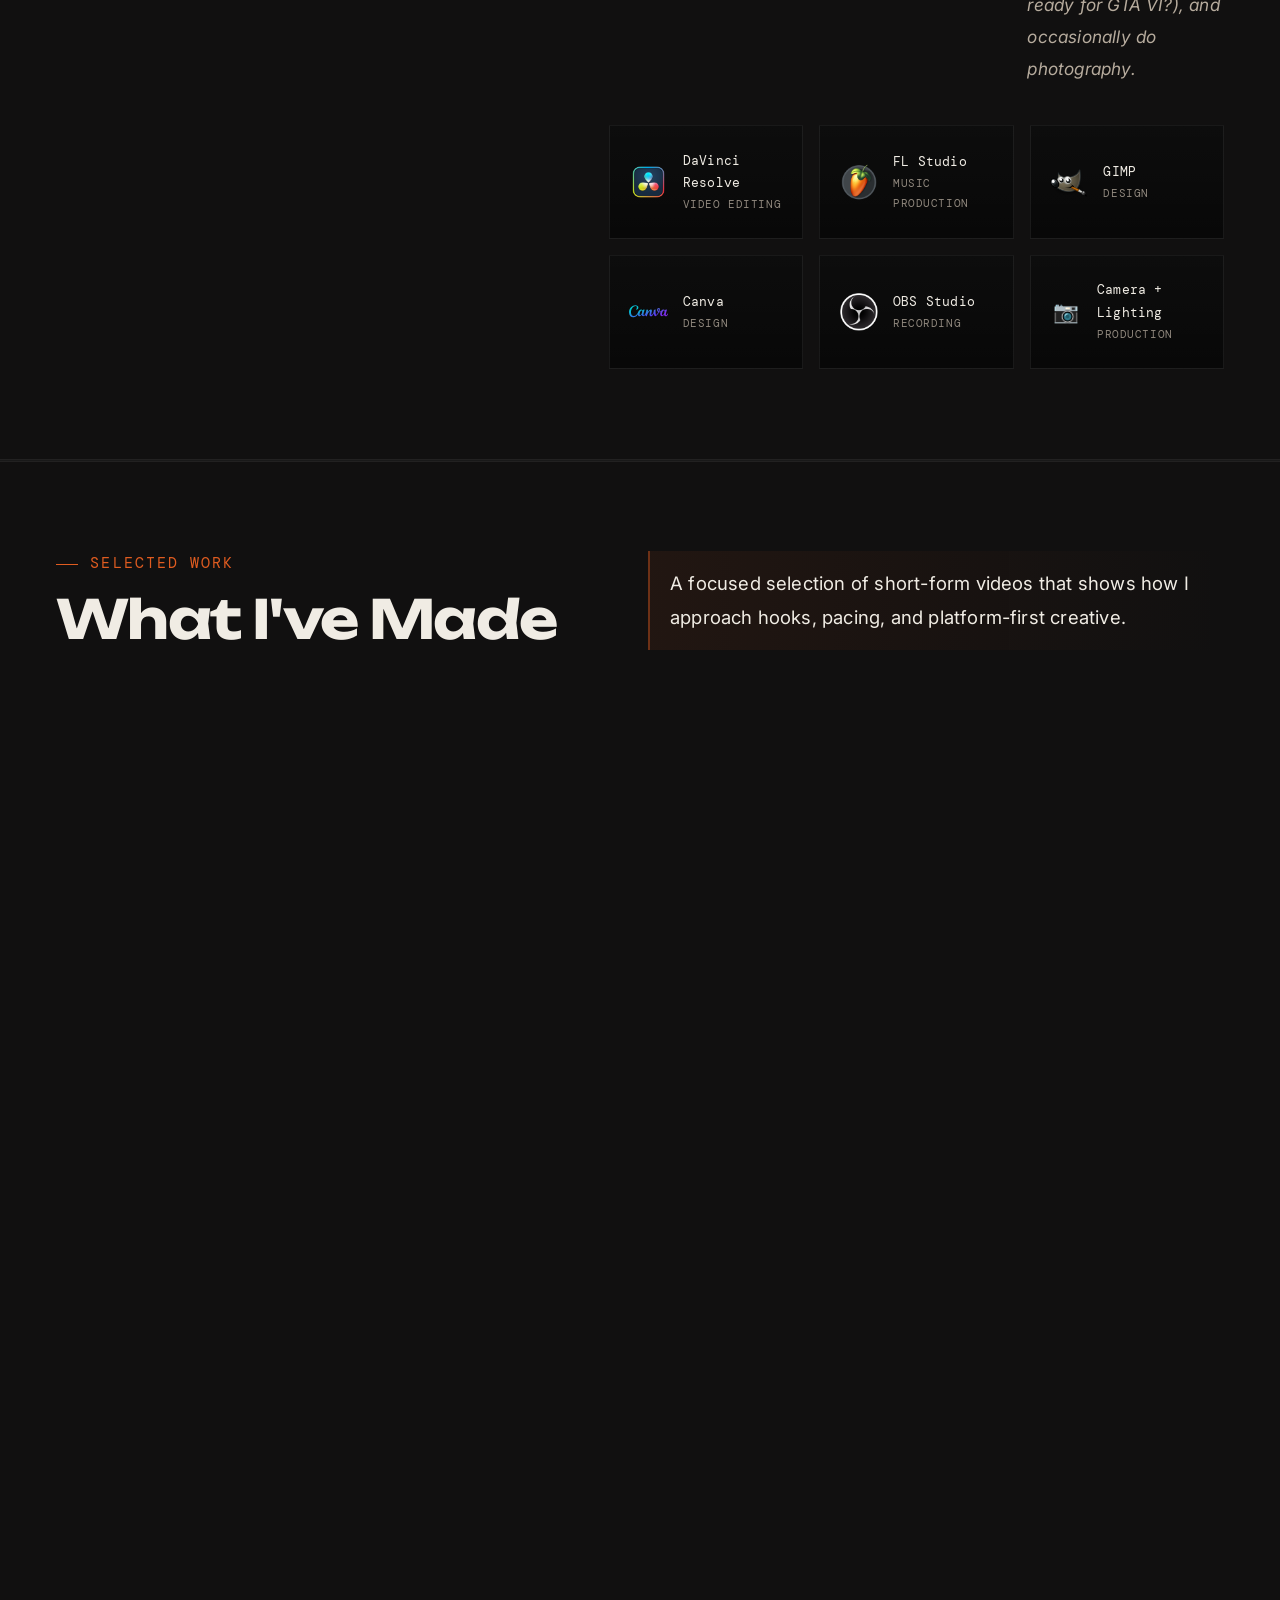
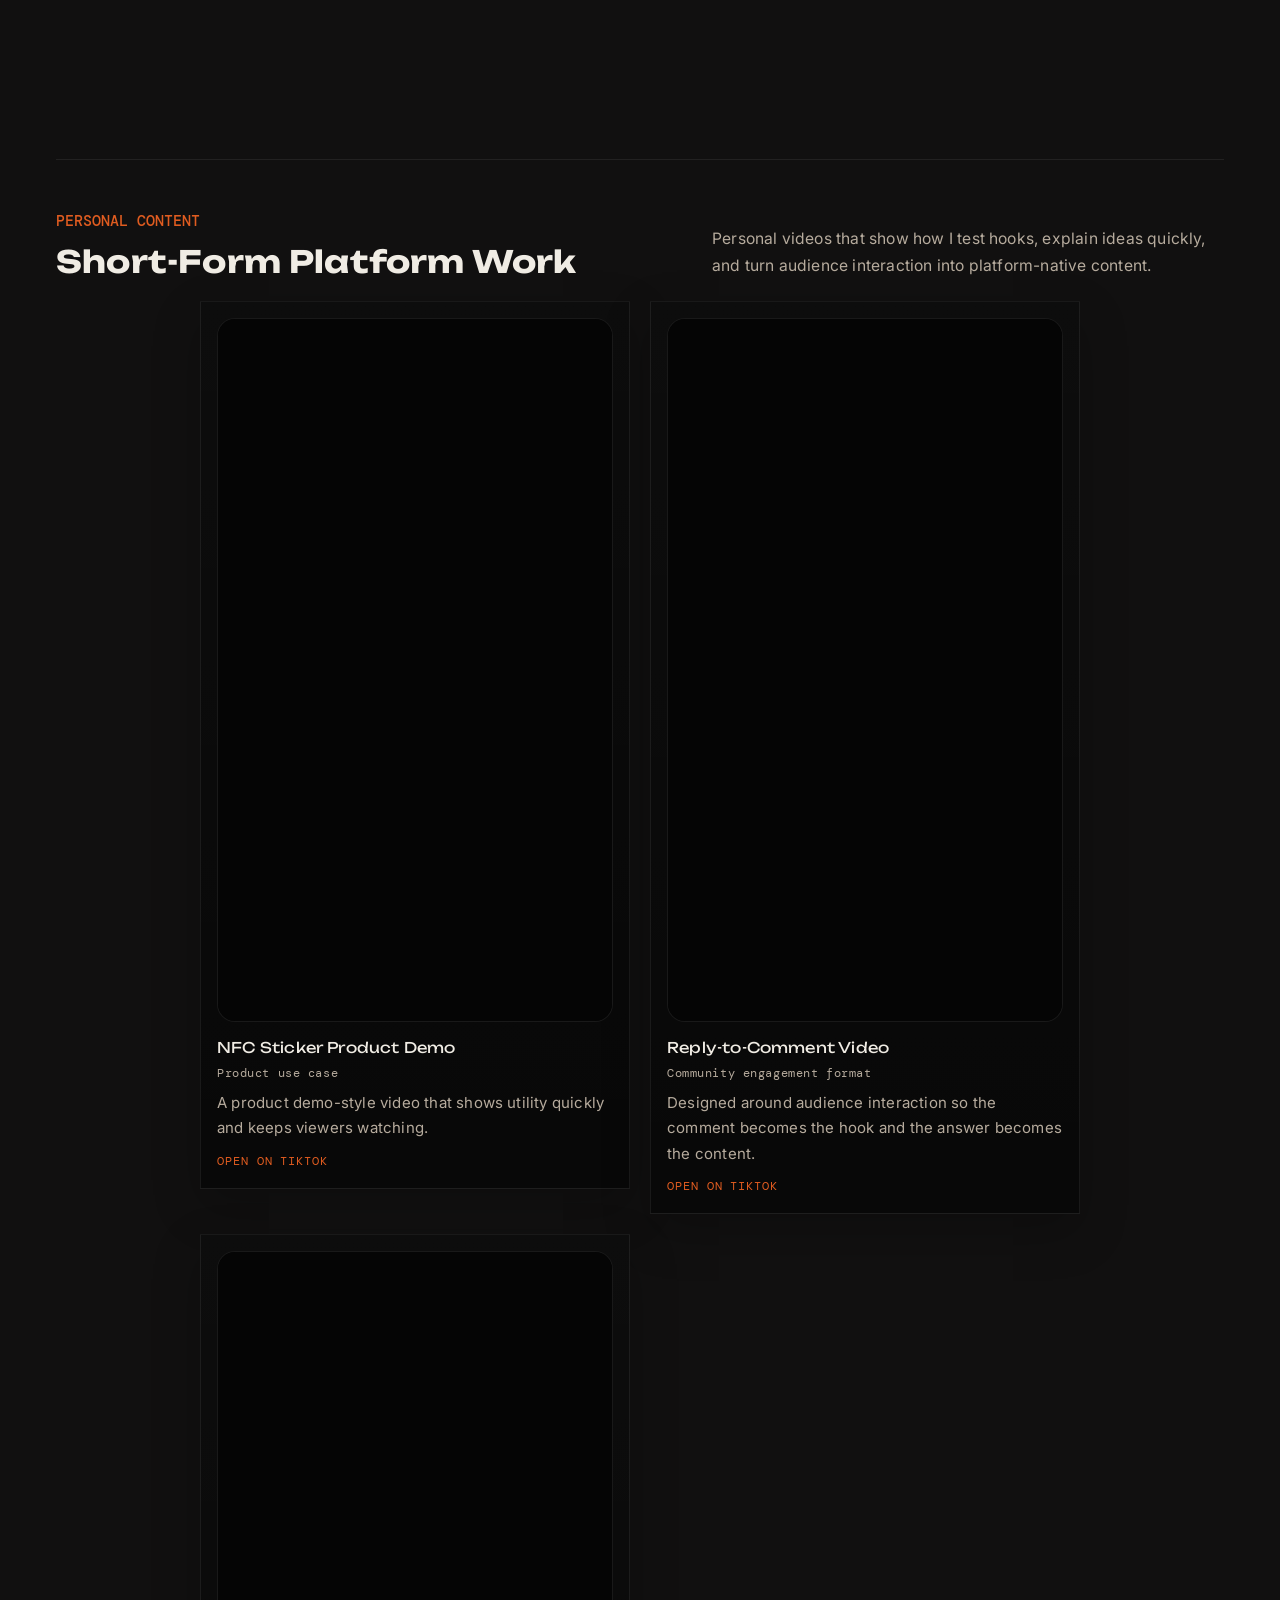
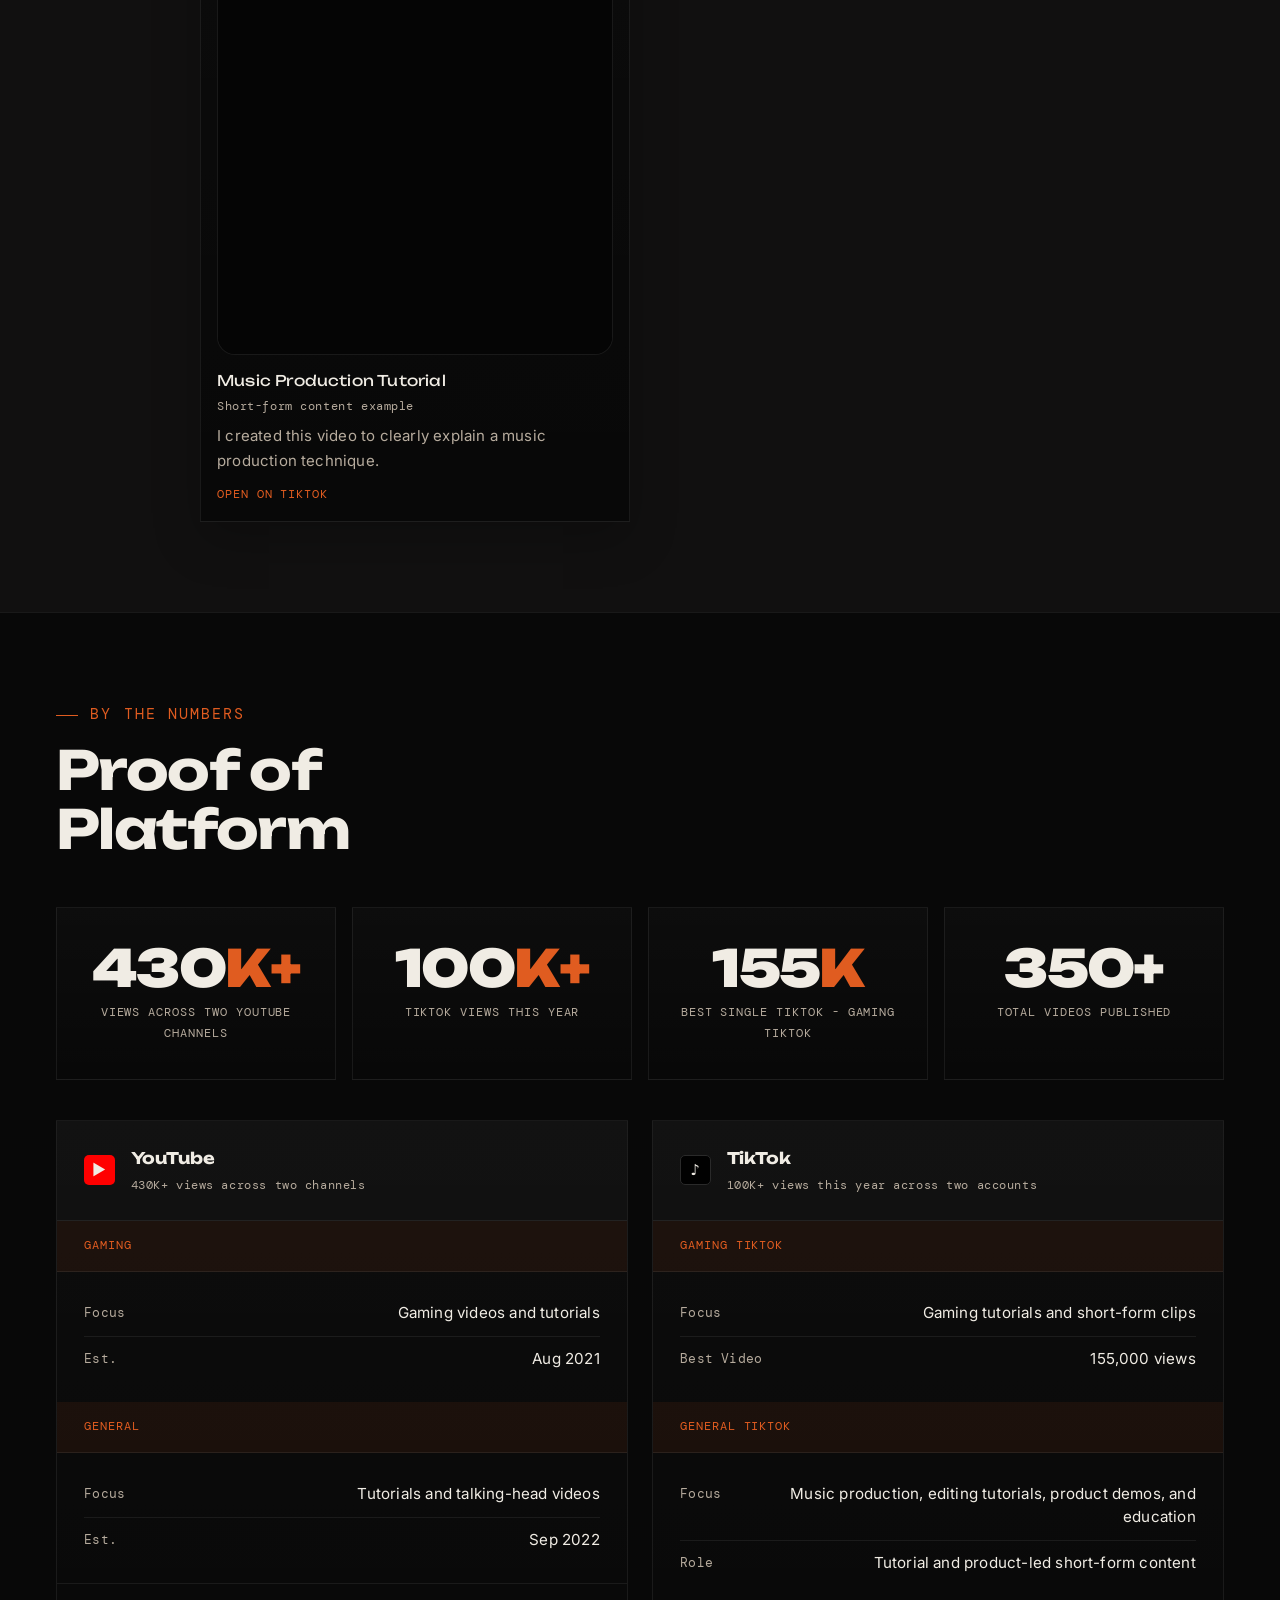
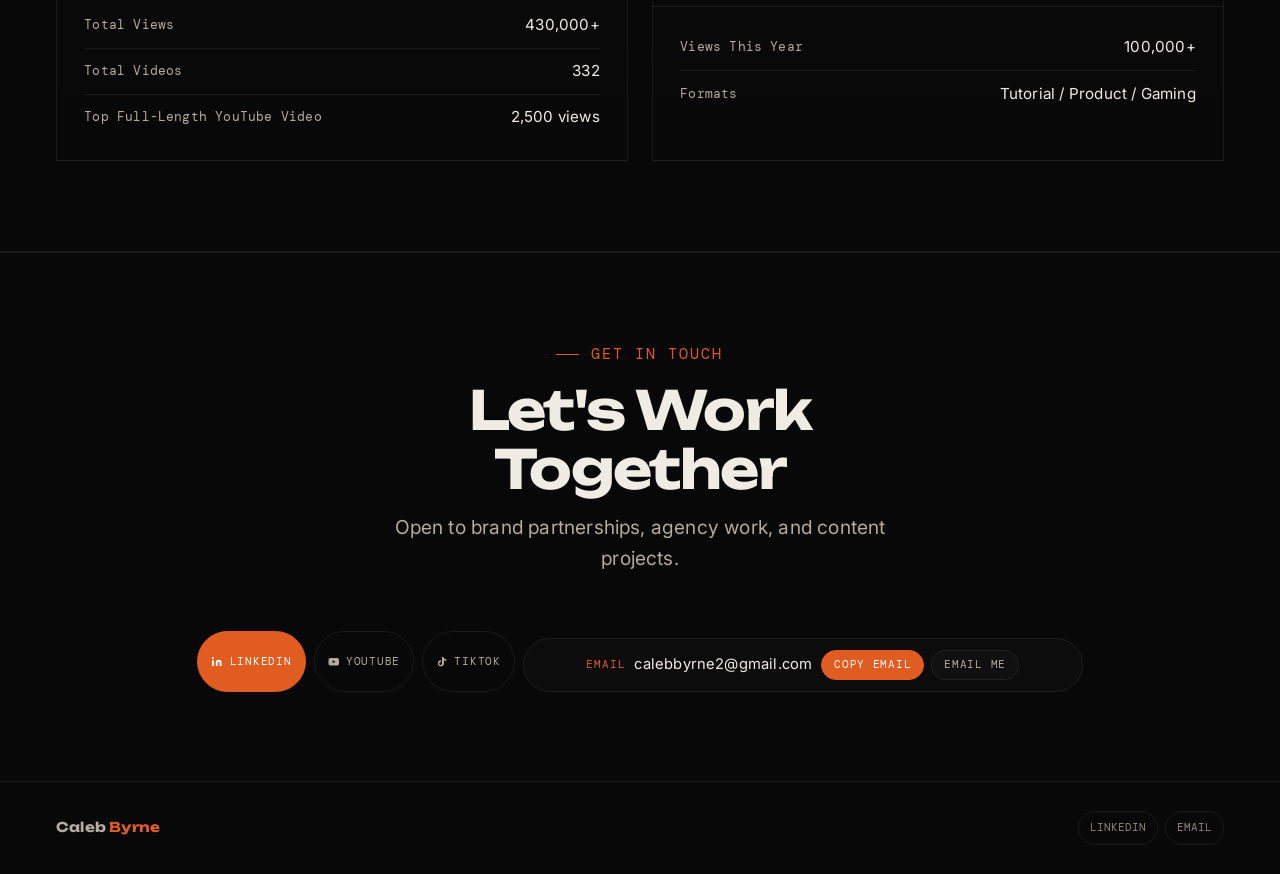
==== commit d5f95762: "Added Favicon" ====
--- a/index.html
+++ b/index.html
@@ -4,6 +4,10 @@
 <meta charset="UTF-8">
 <meta name="viewport" content="width=device-width, initial-scale=1.0">
 <title>Caleb Byrne — Digital Content, Start to Finish</title>
+<link rel="icon" href="images/cb-favicon-pack/cb-favicon.ico" sizes="any">
+<link rel="icon" type="image/svg+xml" href="images/cb-favicon-pack/cb.svg">
+<link rel="icon" type="image/png" sizes="32x32" href="images/cb-favicon-pack/cb-32.png">
+<link rel="apple-touch-icon" href="images/cb-favicon-pack/apple-touch-icon.png">
 <link href="https://fonts.googleapis.com/css2?family=Unbounded:wght@300;400;700;900&family=Inter:wght@400;500;600;700&family=DM+Mono:wght@400;500&display=swap" rel="stylesheet">
 <link rel="stylesheet" href="caleb-byrne-portfolio.css">
 
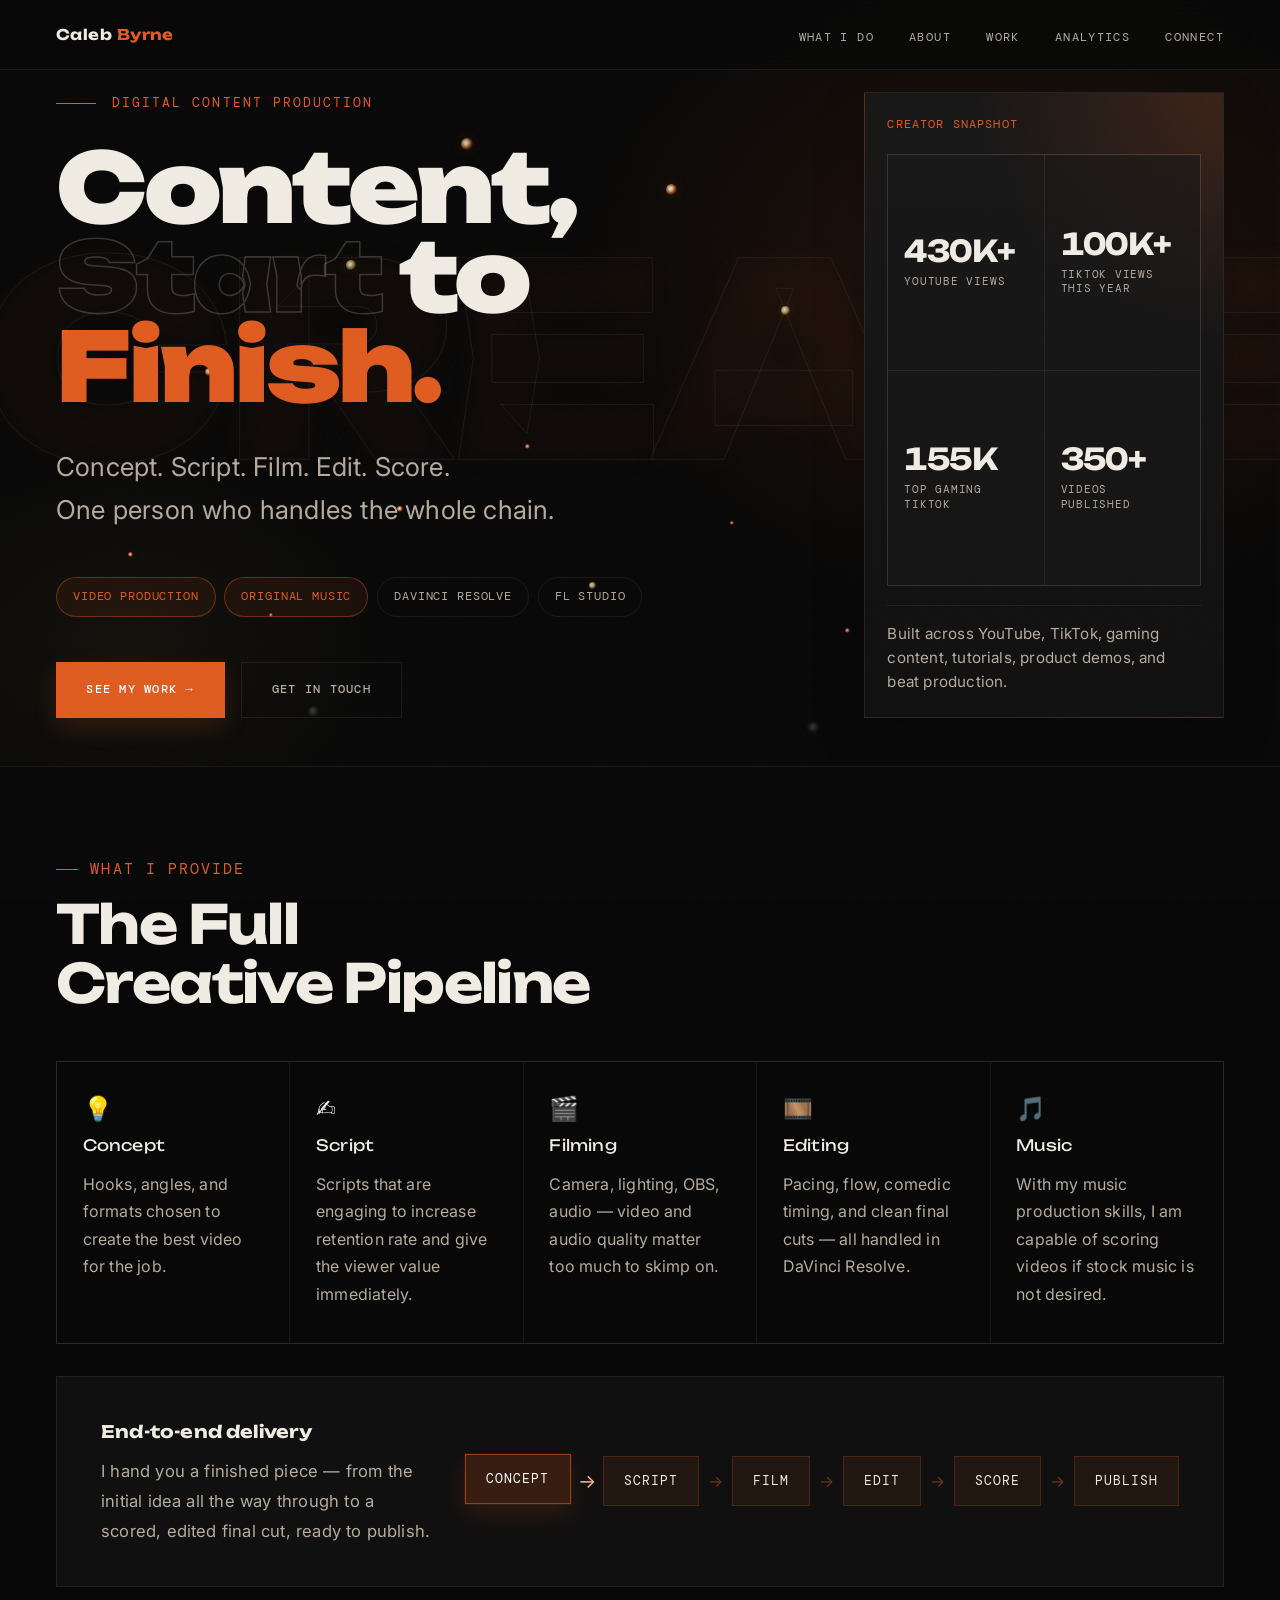
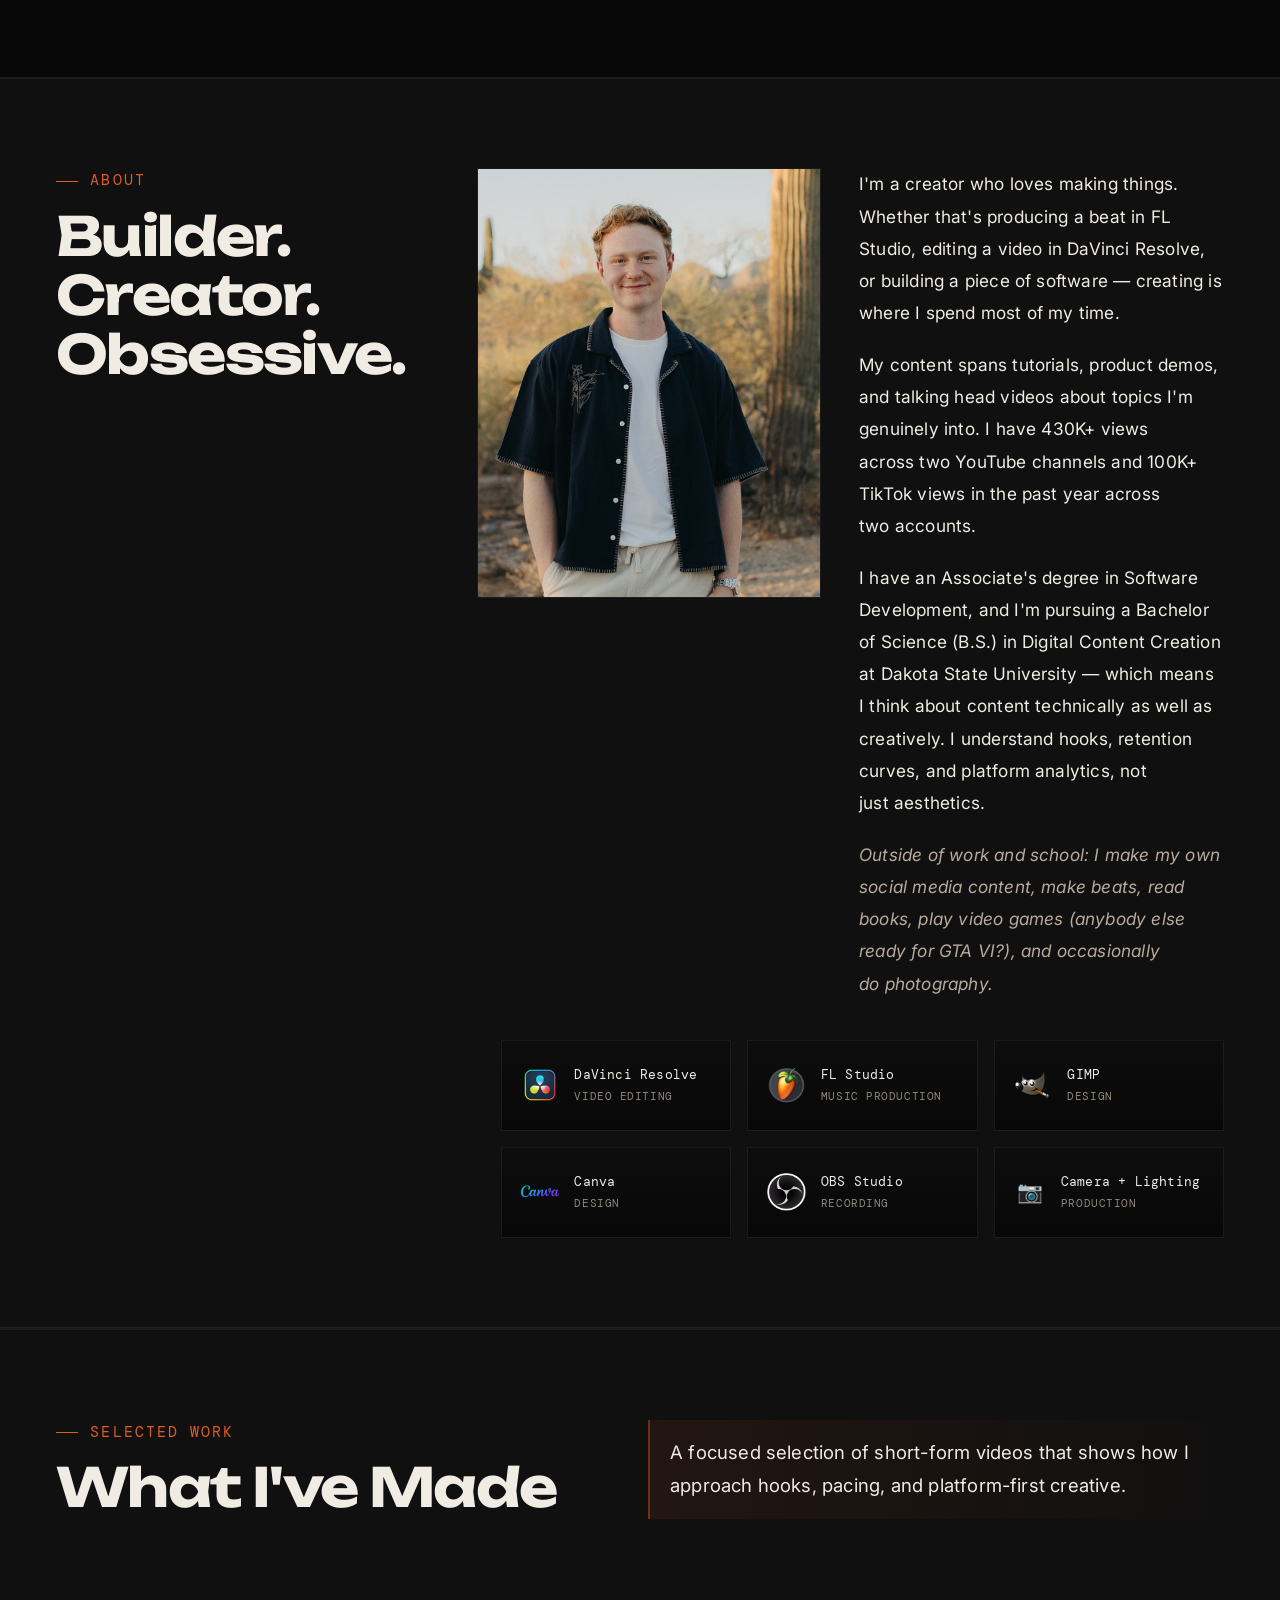
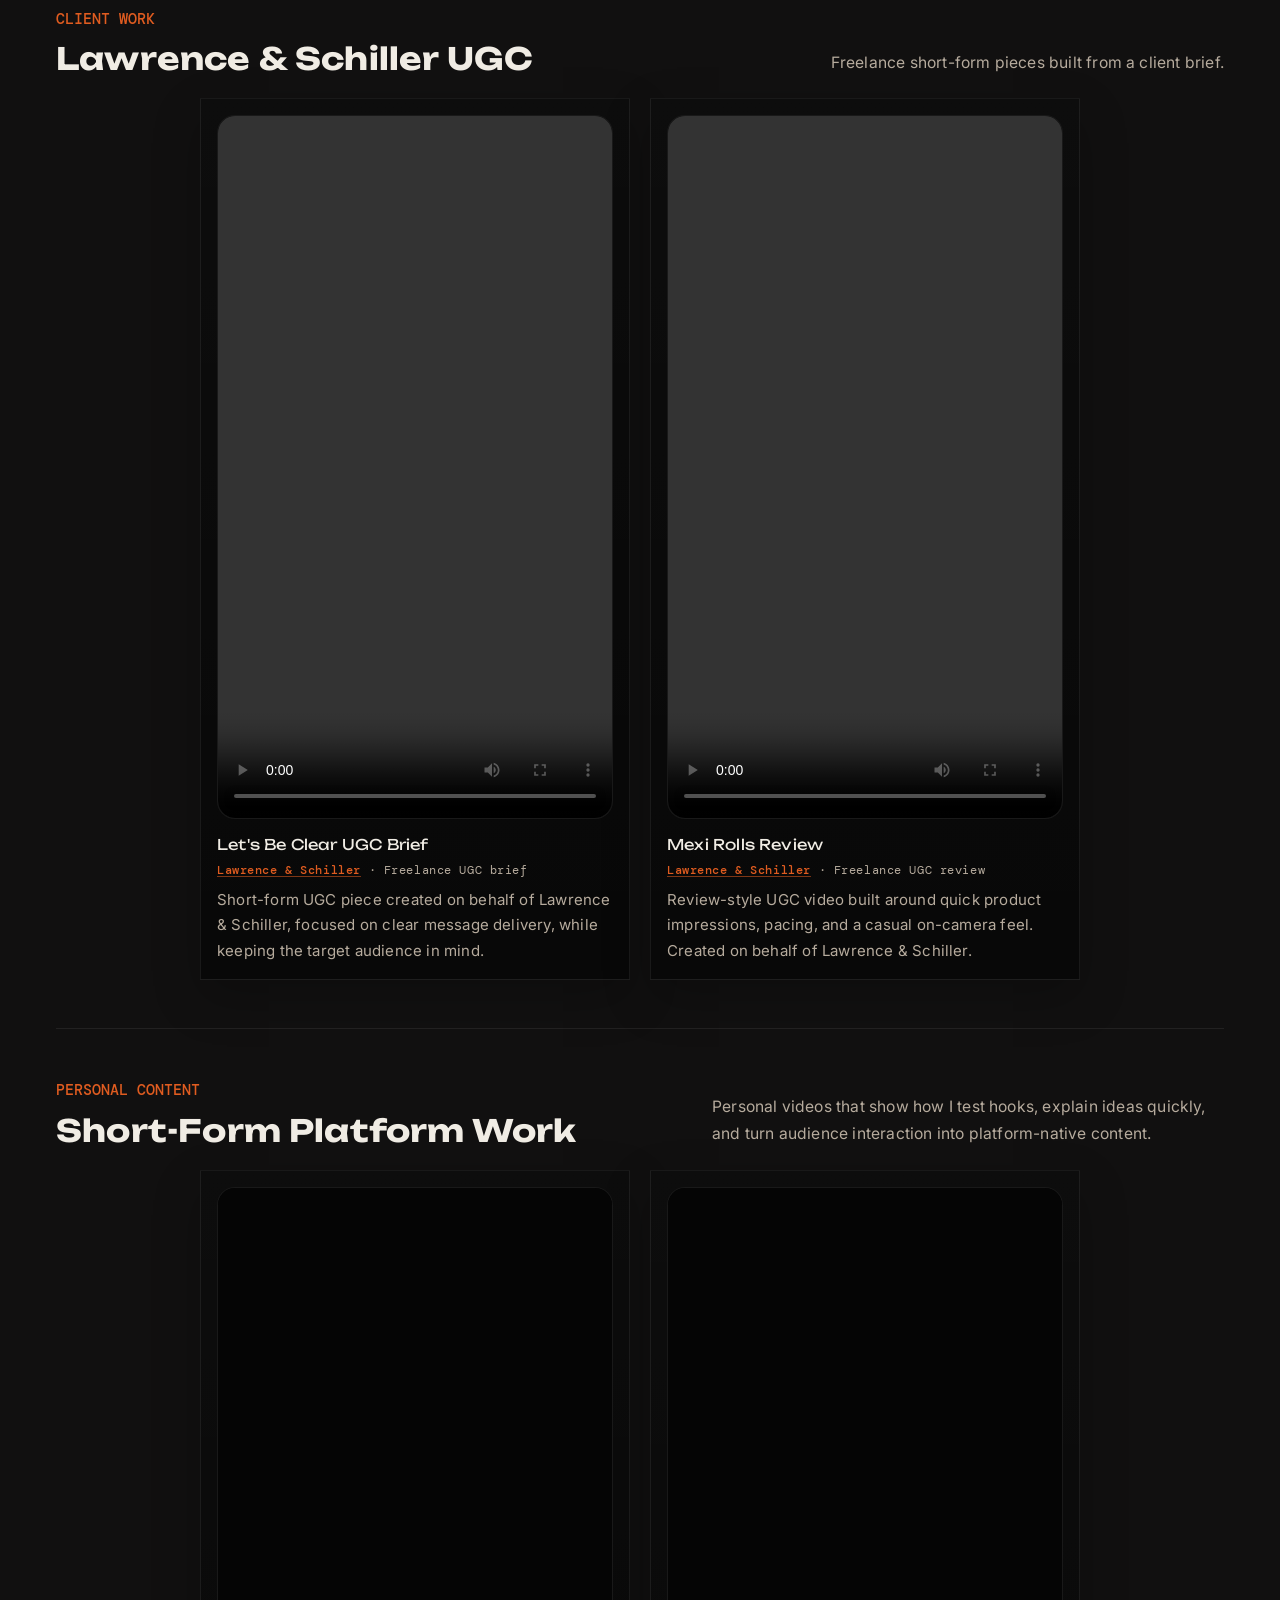
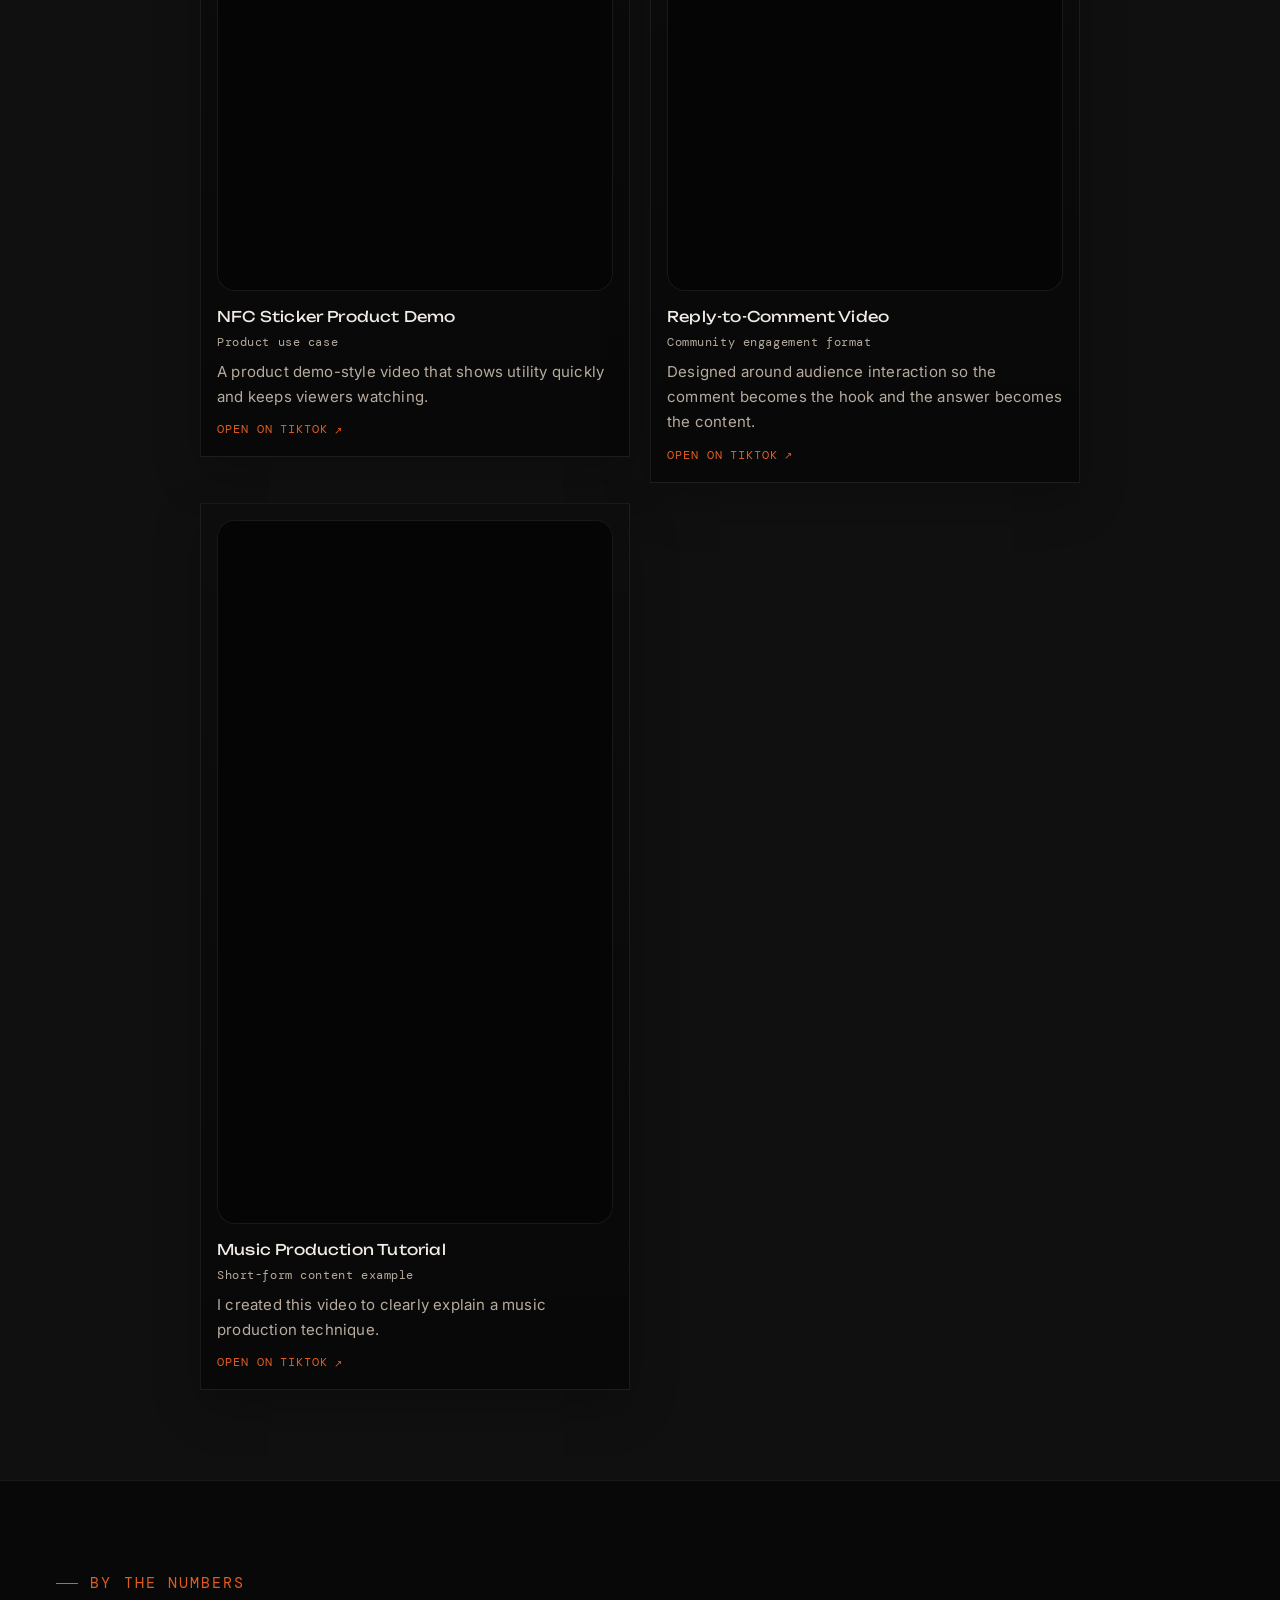
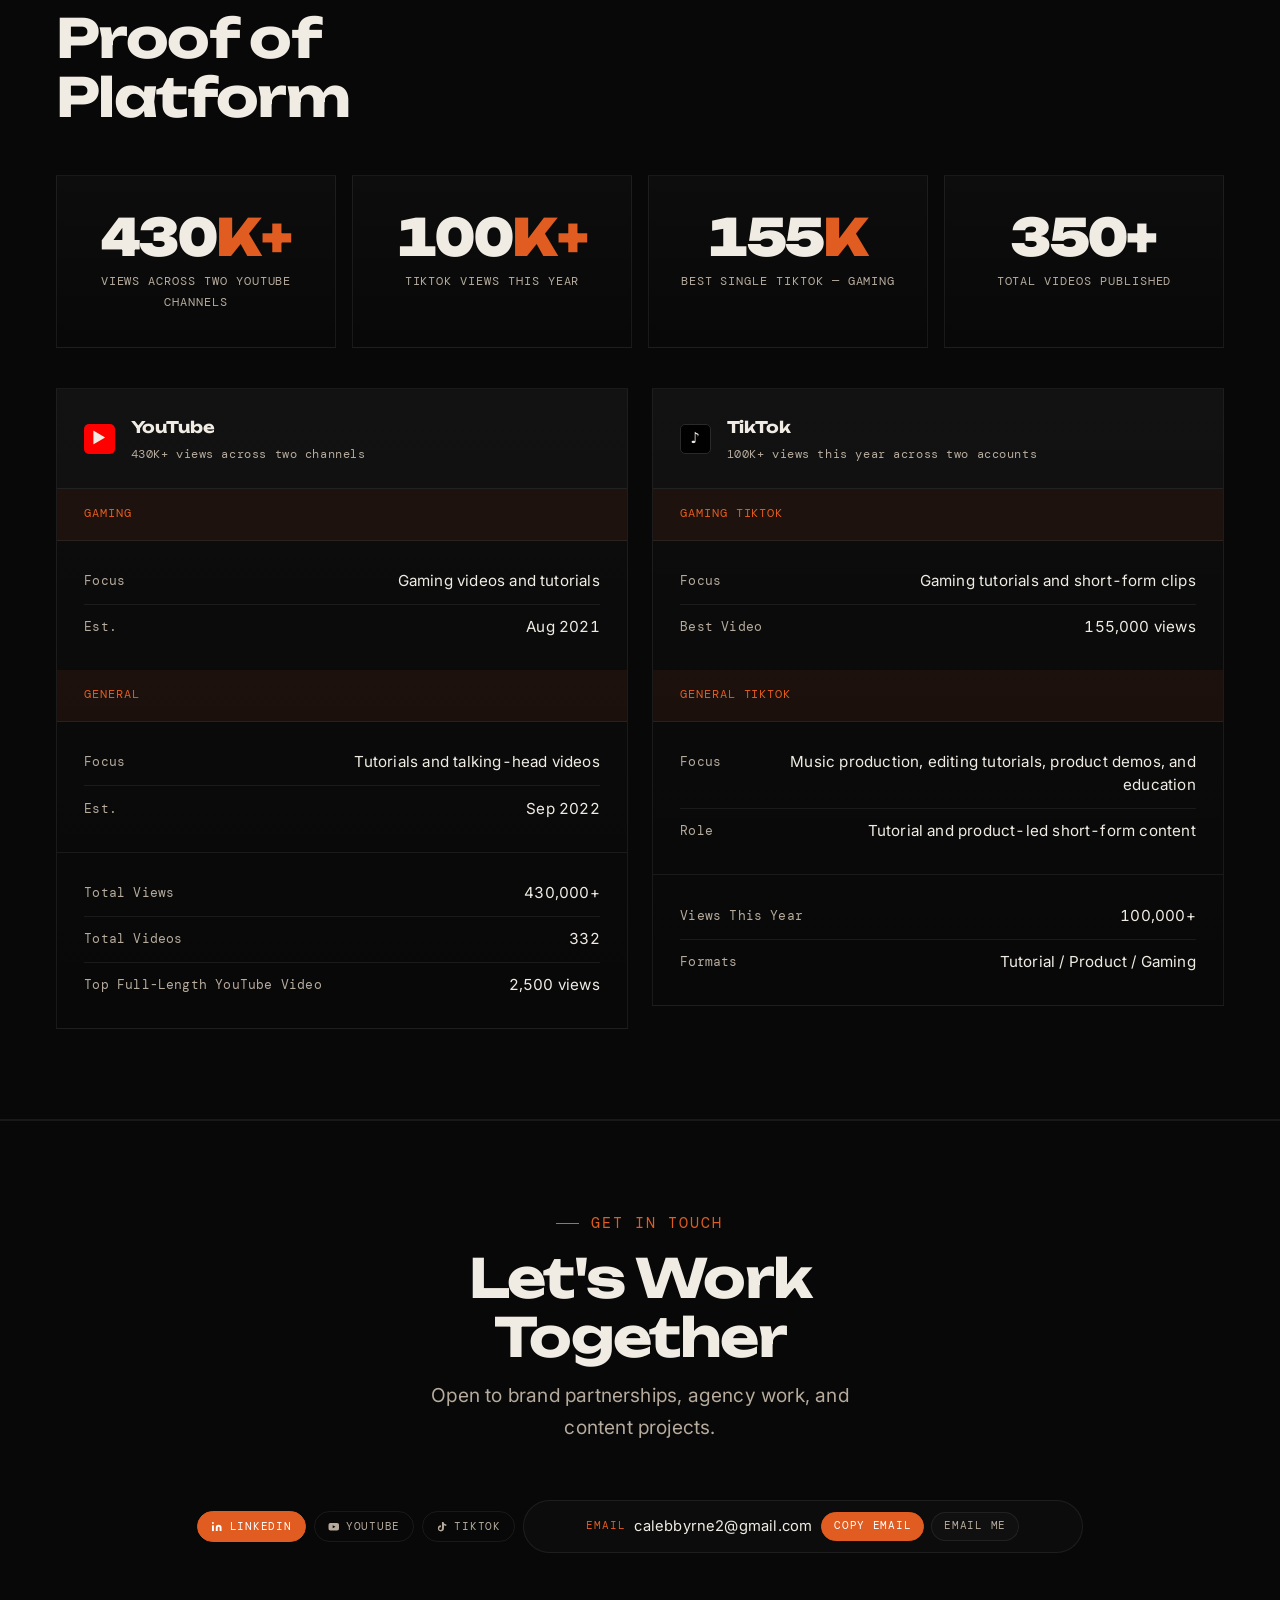
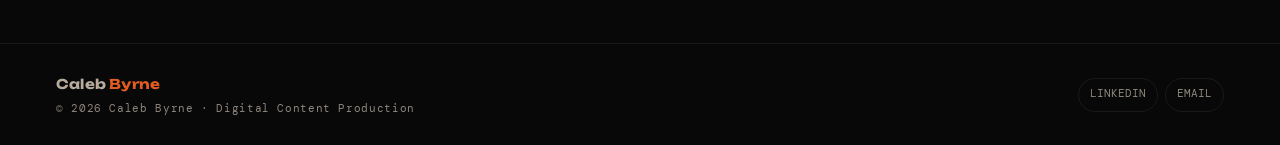
==== commit 7644da6d: "Made some updates" ====
--- a/index.html
+++ b/index.html
@@ -4,18 +4,57 @@
 <meta charset="UTF-8">
 <meta name="viewport" content="width=device-width, initial-scale=1.0">
 <title>Caleb Byrne — Digital Content, Start to Finish</title>
+<meta name="description" content="Caleb Byrne is a digital content producer who handles the whole chain — concept, script, filming, editing, and original music. 430K+ YouTube views and 100K+ TikTok views this year.">
+<meta name="author" content="Caleb Byrne">
+<meta name="theme-color" content="#080808">
+<link rel="canonical" href="https://calebbyrne1.github.io/Caleb-Byrne-Social-Media-Portfolio/">
+
+<!-- Social sharing preview (LinkedIn, iMessage, Discord, X) -->
+<meta property="og:type" content="website">
+<meta property="og:site_name" content="Caleb Byrne">
+<meta property="og:title" content="Caleb Byrne — Digital Content, Start to Finish">
+<meta property="og:description" content="Concept. Script. Film. Edit. Score. One person who handles the whole chain.">
+<meta property="og:url" content="https://calebbyrne1.github.io/Caleb-Byrne-Social-Media-Portfolio/">
+<meta property="og:image" content="https://calebbyrne1.github.io/Caleb-Byrne-Social-Media-Portfolio/images/Arizona%20Portrait%202.1.jpeg">
+<meta property="og:image:alt" content="Portrait of Caleb Byrne">
+<meta name="twitter:card" content="summary_large_image">
+<meta name="twitter:title" content="Caleb Byrne — Digital Content, Start to Finish">
+<meta name="twitter:description" content="Concept. Script. Film. Edit. Score. One person who handles the whole chain.">
+<meta name="twitter:image" content="https://calebbyrne1.github.io/Caleb-Byrne-Social-Media-Portfolio/images/Arizona%20Portrait%202.1.jpeg">
+
 <link rel="icon" href="images/cb-favicon-pack/cb-favicon.ico" sizes="any">
 <link rel="icon" type="image/svg+xml" href="images/cb-favicon-pack/cb.svg">
 <link rel="icon" type="image/png" sizes="32x32" href="images/cb-favicon-pack/cb-32.png">
 <link rel="apple-touch-icon" href="images/cb-favicon-pack/apple-touch-icon.png">
+<link rel="preconnect" href="https://fonts.googleapis.com">
+<link rel="preconnect" href="https://fonts.gstatic.com" crossorigin>
 <link href="https://fonts.googleapis.com/css2?family=Unbounded:wght@300;400;700;900&family=Inter:wght@400;500;600;700&family=DM+Mono:wght@400;500&display=swap" rel="stylesheet">
 <link rel="stylesheet" href="caleb-byrne-portfolio.css">
-
+<noscript><style>.appear { opacity: 1; transform: none; }</style></noscript>
+
+<script type="application/ld+json">
+{
+  "@context": "https://schema.org",
+  "@type": "Person",
+  "name": "Caleb Byrne",
+  "jobTitle": "Digital Content Producer",
+  "email": "mailto:calebbyrne2@gmail.com",
+  "description": "Digital content producer covering concept, script, filming, editing, and original music.",
+  "url": "https://calebbyrne1.github.io/Caleb-Byrne-Social-Media-Portfolio/",
+  "sameAs": [
+    "https://www.linkedin.com/in/calebbyrne/",
+    "https://www.youtube.com/@byrnebeatswastaken",
+    "https://www.tiktok.com/@byrnebeatswastaken"
+  ]
+}
+</script>
 </head>
 <body>
 
+<a class="skip-link" href="#main">Skip to content</a>
+
 <!-- NAV -->
-<nav>
+<nav aria-label="Primary">
   <a href="#top" class="nav-logo">Caleb <em>Byrne</em></a>
   <button class="nav-toggle" type="button" aria-expanded="false" aria-controls="site-nav" aria-label="Open navigation">
     <span></span>
@@ -35,6 +74,8 @@
   </ul>
 </nav>
 
+<main id="main">
+
 <!-- HERO -->
 <section class="hero" id="top">
   <div class="hero-particles" aria-hidden="true"></div>
@@ -94,27 +135,27 @@
   <div class="provide-grid appear">
     <!-- WHAT I PROVIDE TEXT: service card titles and descriptions -->
     <div class="p-card">
-      <div class="p-icon">💡</div>
+      <div class="p-icon" aria-hidden="true">💡</div>
       <div class="p-title">Concept</div>
       <div class="p-desc">Hooks, angles, and formats chosen to create the best video for the job.</div>
     </div>
     <div class="p-card">
-      <div class="p-icon">✍️</div>
+      <div class="p-icon" aria-hidden="true">✍️</div>
       <div class="p-title">Script</div>
       <div class="p-desc">Scripts that are engaging to increase retention rate and give the viewer value immediately.</div>
     </div>
     <div class="p-card">
-      <div class="p-icon">🎬</div>
+      <div class="p-icon" aria-hidden="true">🎬</div>
       <div class="p-title">Filming</div>
       <div class="p-desc">Camera, lighting, OBS, audio — video and audio quality matter too much to skimp on.</div>
     </div>
     <div class="p-card">
-      <div class="p-icon">🎞️</div>
+      <div class="p-icon" aria-hidden="true">🎞️</div>
       <div class="p-title">Editing</div>
-      <div class="p-desc">Pacing, flow, comedic timing, and clean final cuts - I've got it covered in DaVinci Resolve.</div>
+      <div class="p-desc">Pacing, flow, comedic timing, and clean final cuts — all handled in DaVinci Resolve.</div>
     </div>
     <div class="p-card">
-      <div class="p-icon">🎵</div>
+      <div class="p-icon" aria-hidden="true">🎵</div>
       <div class="p-title">Music</div>
       <div class="p-desc">With my music production skills, I am capable of scoring videos if stock music is not desired.</div>
     </div>
@@ -149,7 +190,7 @@
     <div class="appear">
       <div class="about-intro">
         <div class="about-photo-wrap">
-          <img src="images/Arizona Portrait 2.1.jpeg" alt="Portrait of Caleb Byrne">
+          <img src="images/Arizona Portrait 2.1.jpeg" alt="Portrait of Caleb Byrne" width="800" height="1000" loading="lazy" decoding="async">
         </div>
         <div class="about-body">
           <!-- ABOUT TEXT: main bio paragraphs -->
@@ -162,27 +203,27 @@
       <div class="tools-grid">
         <!-- TOOLS TEXT: tool names and categories -->
         <div class="t-card">
-          <img src="images/DaVinci_Resolve_Studio.png" alt="DaVinci Resolve logo">
+          <img src="images/DaVinci_Resolve_Studio.png" alt="" width="64" height="64" loading="lazy" decoding="async">
           <div><div class="t-name">DaVinci Resolve</div><div class="t-cat">Video Editing</div></div>
         </div>
         <div class="t-card">
-          <img src="images/fl studio logo.png" alt="FL Studio logo">
+          <img src="images/fl studio logo.png" alt="" width="64" height="64" loading="lazy" decoding="async">
           <div><div class="t-name">FL Studio</div><div class="t-cat">Music Production</div></div>
         </div>
         <div class="t-card">
-          <img src="images/The_GIMP_icon_-_gnome.svg.png" alt="GIMP logo">
+          <img src="images/The_GIMP_icon_-_gnome.svg.png" alt="" width="64" height="64" loading="lazy" decoding="async">
           <div><div class="t-name">GIMP</div><div class="t-cat">Design</div></div>
         </div>
         <div class="t-card">
-          <img src="images/Canva_logo.svg" alt="Canva logo">
+          <img src="images/Canva_logo.svg" alt="" width="64" height="64" loading="lazy" decoding="async">
           <div><div class="t-name">Canva</div><div class="t-cat">Design</div></div>
         </div>
         <div class="t-card">
-          <img src="images/OBS_Studio_Logo.svg.png" alt="OBS Studio logo">
+          <img src="images/OBS_Studio_Logo.svg.png" alt="" width="64" height="64" loading="lazy" decoding="async">
           <div><div class="t-name">OBS Studio</div><div class="t-cat">Recording</div></div>
         </div>
         <div class="t-card">
-          <div class="t-icon">📷</div>
+          <div class="t-icon" aria-hidden="true">📷</div>
           <div><div class="t-name">Camera + Lighting</div><div class="t-cat">Production</div></div>
         </div>
       </div>
@@ -313,7 +354,7 @@
         </div>
         <div class="w-copy">
           <div class="w-title">Gaming Video Thumbnail</div>
-          <div class="w-meta">Gaming · reaction style thumbnail</div>
+          <div class="w-meta">Gaming · reaction-style thumbnail</div>
           <div class="w-desc">Built around expression - gaming video style.</div>
         </div>
       </article>
@@ -344,7 +385,7 @@
         <div class="w-copy">
           <div class="w-title">Samson Q2U Review</div>
           <div class="w-meta">Audio gear · product review</div>
-          <div class="w-desc">A review of the Samson Q2U - product clarity in the thumbnail was the focus.</div>
+          <div class="w-desc">A review of the Samson Q2U — product clarity in the thumbnail was the focus.</div>
         </div>
       </article>
     </div>
@@ -412,7 +453,7 @@
   <div class="stats-row appear">
     <div class="s-cell"><div class="s-num">430<em>K+</em></div><div class="s-lbl">Views Across Two YouTube Channels</div></div>
     <div class="s-cell"><div class="s-num">100<em>K+</em></div><div class="s-lbl">TikTok Views This Year</div></div>
-    <div class="s-cell"><div class="s-num">155<em>K</em></div><div class="s-lbl">Best Single TikTok - Gaming TikTok</div></div>
+    <div class="s-cell"><div class="s-num">155<em>K</em></div><div class="s-lbl">Best Single TikTok — Gaming</div></div>
     <div class="s-cell"><div class="s-num">350+</div><div class="s-lbl">Total Videos Published</div></div>
   </div>
   <div class="pl-grid appear">
@@ -436,7 +477,7 @@
       <div class="pl-body pl-divider">
         <div class="pl-row"><span class="pl-k">Total Views</span><span class="pl-v">430,000+</span></div>
         <div class="pl-row"><span class="pl-k">Total Videos</span><span class="pl-v">332</span></div>
-        <div class="pl-row" style="border:none"><span class="pl-k">Top Full-Length YouTube Video</span><span class="pl-v">2,500 views</span></div>
+        <div class="pl-row"><span class="pl-k">Top Full-Length YouTube Video</span><span class="pl-v">2,500 views</span></div>
       </div>
     </div>
 
@@ -449,16 +490,16 @@
       <div class="ch-label">Gaming TikTok</div>
       <div class="pl-body">
         <div class="pl-row"><span class="pl-k">Focus</span><span class="pl-v">Gaming tutorials and short-form clips</span></div>
-        <div class="pl-row" style="border:none"><span class="pl-k">Best Video</span><span class="pl-v">155,000 views</span></div>
+        <div class="pl-row"><span class="pl-k">Best Video</span><span class="pl-v">155,000 views</span></div>
       </div>
       <div class="ch-label">General TikTok</div>
       <div class="pl-body">
         <div class="pl-row"><span class="pl-k">Focus</span><span class="pl-v">Music production, editing tutorials, product demos, and education</span></div>
-        <div class="pl-row" style="border:none"><span class="pl-k">Role</span><span class="pl-v">Tutorial and product-led short-form content</span></div>
+        <div class="pl-row"><span class="pl-k">Role</span><span class="pl-v">Tutorial and product-led short-form content</span></div>
       </div>
       <div class="pl-body pl-divider">
         <div class="pl-row"><span class="pl-k">Views This Year</span><span class="pl-v">100,000+</span></div>
-        <div class="pl-row" style="border:none"><span class="pl-k">Formats</span><span class="pl-v">Tutorial / Product / Gaming</span></div>
+        <div class="pl-row"><span class="pl-k">Formats</span><span class="pl-v">Tutorial / Product / Gaming</span></div>
       </div>
     </div>
 
@@ -470,7 +511,7 @@
 <!-- CONNECT -->
 <section class="connect-sec" id="connect">
   <!-- CONNECT TEXT: section label, heading, and intro paragraph -->
-  <div class="s-tag" style="justify-content:center;">Get In Touch</div>
+  <div class="s-tag">Get In Touch</div>
   <h2>Let's Work<br>Together</h2>
   <p class="c-lead">Open to brand partnerships, agency work, and content projects.</p>
   <div class="c-links">
@@ -492,34 +533,46 @@
       <div class="c-email-label">Email</div>
       <div class="c-email-address">calebbyrne2@gmail.com</div>
       <div class="c-email-actions">
-        <button class="c-email-action is-primary" type="button" data-email-action="copy">Copy Email</button>
+        <button class="c-email-action is-primary" type="button" data-email-action="copy" aria-live="polite">Copy Email</button>
         <a class="c-email-action" href="mailto:calebbyrne2@gmail.com">Email Me</a>
       </div>
     </div>
   </div>
 </section>
+
+</main>
 
 <!-- FOOTER -->
 <footer>
   <!-- FOOTER TEXT: footer brand and contact links -->
-  <div class="f-mark">Caleb <em>Byrne</em></div>
-  <div class="f-links" aria-label="Footer contact links">
+  <div class="f-brand">
+    <div class="f-mark">Caleb <em>Byrne</em></div>
+    <div class="f-legal">&copy; <span data-current-year>2026</span> Caleb Byrne &middot; Digital Content Production</div>
+  </div>
+  <div class="f-links" role="navigation" aria-label="Footer contact links">
     <a href="https://www.linkedin.com/in/calebbyrne/" target="_blank" rel="noopener noreferrer">LinkedIn</a>
-
     <a href="mailto:calebbyrne2@gmail.com">Email</a>
   </div>
 </footer>
 
 <script>
+  const reduceMotion = window.matchMedia('(prefers-reduced-motion: reduce)').matches;
+
   const emailAddress = 'calebbyrne2@gmail.com';
+  const siteNav = document.querySelector('nav');
   const navToggle = document.querySelector('.nav-toggle');
   const navLinks = document.querySelector('.nav-links');
   const navLinkAnchors = Array.from(document.querySelectorAll('.nav-links a'));
   const emailCopyButton = document.querySelector('[data-email-action="copy"]');
 
+  document.querySelectorAll('[data-current-year]').forEach((el) => {
+    el.textContent = String(new Date().getFullYear());
+  });
+
   function closeMobileNav() {
     if (!navToggle || !navLinks) return;
     navToggle.setAttribute('aria-expanded', 'false');
+    navToggle.setAttribute('aria-label', 'Open navigation');
     navLinks.classList.remove('is-open');
     document.body.classList.remove('nav-open');
   }
@@ -528,6 +581,7 @@
     navToggle.addEventListener('click', () => {
       const isOpen = navToggle.getAttribute('aria-expanded') === 'true';
       navToggle.setAttribute('aria-expanded', String(!isOpen));
+      navToggle.setAttribute('aria-label', isOpen ? 'Open navigation' : 'Close navigation');
       navLinks.classList.toggle('is-open', !isOpen);
       document.body.classList.toggle('nav-open', !isOpen);
     });
@@ -536,12 +590,27 @@
       link.addEventListener('click', closeMobileNav);
     });
 
+    document.addEventListener('keydown', (event) => {
+      if (event.key !== 'Escape') return;
+      if (navToggle.getAttribute('aria-expanded') !== 'true') return;
+      closeMobileNav();
+      navToggle.focus();
+    });
+
+    document.addEventListener('click', (event) => {
+      if (navToggle.getAttribute('aria-expanded') !== 'true') return;
+      if (siteNav && !siteNav.contains(event.target)) closeMobileNav();
+    });
+
     window.addEventListener('resize', () => {
       if (window.innerWidth > 580) closeMobileNav();
     });
   }
 
   if (emailCopyButton) {
+    const copyLabel = emailCopyButton.textContent;
+    let copyResetTimer = null;
+
     emailCopyButton.addEventListener('click', async () => {
       try {
         await navigator.clipboard.writeText(emailAddress);
@@ -550,17 +619,11 @@
         window.prompt('Copy this email address:', emailAddress);
       }
 
-      window.setTimeout(() => {
-        emailCopyButton.textContent = 'Copy email address';
+      window.clearTimeout(copyResetTimer);
+      copyResetTimer = window.setTimeout(() => {
+        emailCopyButton.textContent = copyLabel;
       }, 1800);
     });
-  }
-
-  function switchTab(btn, id) {
-    document.querySelectorAll('.tab-btn').forEach(t => t.classList.remove('on'));
-    document.querySelectorAll('.panel').forEach(p => p.classList.remove('on'));
-    btn.classList.add('on');
-    document.getElementById(id).classList.add('on');
   }
 
   const io = new IntersectionObserver((entries) => {
@@ -580,23 +643,70 @@
   const pipelineSteps = Array.from(document.querySelectorAll('.pipeline-steps .ps'));
   const pipelineArrows = Array.from(document.querySelectorAll('.pipeline-steps .pa'));
 
+  // Nav links paired with the section each one points at, for scroll-spy highlighting
+  const navTargets = navLinkAnchors
+    .map((link) => {
+      const href = link.getAttribute('href') || '';
+      const section = href.startsWith('#') ? document.querySelector(href) : null;
+      return section ? { link, section } : null;
+    })
+    .filter(Boolean);
+
   function updateHeroMotion() {
-    if (!hero || !heroWord) return;
+    if (!hero || !heroWord || reduceMotion) return;
     const rect = hero.getBoundingClientRect();
     const heroHeight = Math.max(rect.height, 1);
     const progress = Math.min(Math.max(-rect.top / heroHeight, 0), 1);
-    const translateY = -55 - progress * 14;
-    const scale = 1 + progress * 0.12;
-    const opacity = 0.5 - progress * 0.16;
-    heroWord.style.transform = `translate(-50%, ${translateY}%) scale(${scale})`;
-    heroWord.style.opacity = `${Math.max(opacity, 0.24)}`;
-  }
-
-  updateHeroMotion();
-  window.addEventListener('scroll', updateHeroMotion, { passive: true });
-  window.addEventListener('resize', updateHeroMotion);
-
-  if (hero && heroParticles) {
+    // Written as custom properties so the idle float animation can layer on top
+    heroWord.style.setProperty('--hw-y', `${-55 - progress * 14}%`);
+    heroWord.style.setProperty('--hw-scale', `${1 + progress * 0.12}`);
+    heroWord.style.opacity = `${Math.max(0.5 - progress * 0.16, 0.24)}`;
+  }
+
+  function updateNavState() {
+    const scrolled = window.scrollY;
+
+    if (siteNav) siteNav.classList.toggle('is-scrolled', scrolled > 24);
+
+    const scrollable = document.documentElement.scrollHeight - window.innerHeight;
+    const ratio = scrollable > 0 ? Math.min(Math.max(scrolled / scrollable, 0), 1) : 0;
+    document.documentElement.style.setProperty('--scroll-progress', ratio.toFixed(4));
+
+    if (!navTargets.length) return;
+    const marker = scrolled + window.innerHeight * 0.3;
+    const atBottom = scrollable > 0 && scrolled >= scrollable - 4;
+    let active = null;
+    navTargets.forEach((target) => {
+      if (target.section.offsetTop <= marker) active = target;
+    });
+    if (atBottom) active = navTargets[navTargets.length - 1];
+
+    navTargets.forEach((target) => {
+      const isActive = target === active;
+      target.link.classList.toggle('is-active', isActive);
+      if (isActive) {
+        target.link.setAttribute('aria-current', 'true');
+      } else {
+        target.link.removeAttribute('aria-current');
+      }
+    });
+  }
+
+  let scrollFrame = null;
+  function onScroll() {
+    if (scrollFrame !== null) return;
+    scrollFrame = window.requestAnimationFrame(() => {
+      scrollFrame = null;
+      updateHeroMotion();
+      updateNavState();
+    });
+  }
+
+  onScroll();
+  window.addEventListener('scroll', onScroll, { passive: true });
+  window.addEventListener('resize', onScroll);
+
+  if (hero && heroParticles && !reduceMotion) {
     const particleConfig = [
       { x: 10, y: 72, size: 5, depth: 10, delay: '0s', duration: '9s', glow: 'ember', driftX: 10, driftY: -32, blur: 0 },
       { x: 16, y: 48, size: 8, depth: 16, delay: '-2.4s', duration: '11s', glow: 'fire', driftX: 16, driftY: -46, blur: 0.3 },
@@ -679,7 +789,7 @@
     pipelineTimer = window.setInterval(runPipelineMotion, 950);
   }
 
-  if (pipelineBar && pipelineSteps.length) {
+  if (pipelineBar && pipelineSteps.length && !reduceMotion) {
     const pipelineObserver = new IntersectionObserver((entries) => {
       entries.forEach((entry) => {
         if (entry.target !== pipelineBar) return;
--- a/caleb-byrne-portfolio.css
+++ b/caleb-byrne-portfolio.css
@@ -1,6 +1,7 @@
 *, *::before, *::after { box-sizing: border-box; margin: 0; padding: 0; }
 
   :root {
+    color-scheme: dark;
     --bg:       #080808;
     --ink:      #f0ece4;
     --muted:    #b6ab9d;
@@ -12,7 +13,19 @@
     --fire-dim: rgba(224,92,32,0.08);
   }
 
-  html { scroll-behavior: smooth; }
+  html {
+    scroll-behavior: smooth;
+    -webkit-text-size-adjust: 100%;
+    scrollbar-color: #2a2724 #0c0c0c;
+    scrollbar-width: thin;
+  }
+
+  ::selection { background: rgba(224,92,32,0.3); color: var(--ink); }
+
+  ::-webkit-scrollbar { width: 10px; height: 10px; }
+  ::-webkit-scrollbar-track { background: #0c0c0c; }
+  ::-webkit-scrollbar-thumb { background: #2a2724; border: 2px solid #0c0c0c; border-radius: 999px; }
+  ::-webkit-scrollbar-thumb:hover { background: #3d3733; }
 
   body {
     background: var(--bg);
@@ -38,6 +51,25 @@
     background-size: 160px;
   }
 
+  /* ─── SKIP LINK ─── */
+  .skip-link {
+    position: absolute;
+    top: 0.6rem;
+    left: 0.6rem;
+    z-index: 400;
+    transform: translateY(-160%);
+    padding: 0.7rem 1.1rem;
+    background: var(--fire);
+    color: #fff;
+    font-family: 'DM Mono', monospace;
+    font-size: 0.72rem;
+    letter-spacing: 0.1em;
+    text-transform: uppercase;
+    text-decoration: none;
+    transition: transform 0.2s ease;
+  }
+  .skip-link:focus-visible { transform: translateY(0); }
+
   /* ─── NAV ─── */
   nav {
     position: fixed;
@@ -50,6 +82,25 @@
     background: rgba(8,8,8,0.9);
     backdrop-filter: blur(18px);
     border-bottom: 1px solid var(--rule);
+    transition: padding 0.28s ease, background 0.28s ease, box-shadow 0.28s ease;
+  }
+  nav.is-scrolled {
+    padding-top: 0.8rem;
+    padding-bottom: 0.8rem;
+    background: rgba(8,8,8,0.96);
+    box-shadow: 0 12px 30px rgba(0,0,0,0.36);
+  }
+  /* Reading-progress hairline pinned to the nav's lower edge */
+  nav::after {
+    content: '';
+    position: absolute;
+    left: 0; bottom: -1px;
+    height: 1px;
+    width: 100%;
+    background: linear-gradient(90deg, var(--fire), #f0a35c);
+    transform: scaleX(var(--scroll-progress, 0));
+    transform-origin: left;
+    opacity: 0.75;
   }
   .nav-logo {
     font-family: 'Unbounded', sans-serif;
@@ -58,7 +109,9 @@
     letter-spacing: 0.03em;
     color: var(--ink);
     text-decoration: none;
-  }
+    transition: opacity 0.2s ease;
+  }
+  .nav-logo:hover { opacity: 0.72; }
   .nav-logo em { color: var(--fire); font-style: normal; }
   .nav-toggle {
     display: none;
@@ -83,6 +136,8 @@
   .nav-toggle[aria-expanded="true"] span:nth-child(3) { transform: translateY(-0.4rem) rotate(-45deg); }
   .nav-links { display: flex; gap: 2.2rem; list-style: none; }
   .nav-links a {
+    position: relative;
+    display: inline-block;
     font-family: 'DM Mono', monospace;
     font-size: 0.78rem;
     letter-spacing: 0.11em;
@@ -91,7 +146,20 @@
     text-decoration: none;
     transition: color 0.2s;
   }
+  .nav-links a::after {
+    content: '';
+    position: absolute;
+    left: 0; right: 0; bottom: -0.42rem;
+    height: 1px;
+    background: var(--fire);
+    transform: scaleX(0);
+    transform-origin: left;
+    transition: transform 0.28s ease;
+  }
   .nav-links a:hover { color: var(--fire); }
+  .nav-links a:hover::after,
+  .nav-links a.is-active::after { transform: scaleX(1); }
+  .nav-links a.is-active { color: var(--ink); }
 
   /* ─── HERO ─── */
   .hero {
@@ -131,6 +199,7 @@
     overflow: hidden;
   }
   .hero-particle {
+    --peak-opacity: 0.8;
     position: absolute;
     left: var(--x);
     top: var(--y);
@@ -142,7 +211,7 @@
     box-shadow:
       0 0 16px rgba(255,120,40,0.22),
       0 0 34px rgba(224,92,32,0.12);
-    opacity: 0.8;
+    opacity: var(--peak-opacity);
     filter: blur(var(--blur, 0px));
     transform:
       translate3d(
@@ -182,15 +251,17 @@
     background:
       radial-gradient(circle at 45% 45%, rgba(255,255,255,0.14), rgba(180,180,180,0.09) 36%, rgba(120,120,120,0.06) 58%, rgba(80,80,80,0) 80%);
     box-shadow: 0 0 26px rgba(255,255,255,0.03);
-    opacity: 0.34;
+    --peak-opacity: 0.34;
   }
   .hero-particle.follow {
-    opacity: 0.9;
+    --peak-opacity: 0.9;
   }
   .hero-bg-word {
+    --hw-y: -55%;
+    --hw-scale: 1;
     position: absolute;
     top: 50%; left: 50%;
-    transform: translate(-50%, -55%) scale(1);
+    transform: translate(-50%, var(--hw-y)) scale(var(--hw-scale));
     font-family: 'Unbounded', sans-serif;
     font-weight: 900;
     font-size: clamp(9rem, 21vw, 21rem);
@@ -203,7 +274,7 @@
     z-index: 0;
     opacity: 0.5;
     text-shadow: 0 0 26px rgba(224,92,32,0.08);
-    transition: transform 0.12s linear, opacity 0.12s linear;
+    transition: opacity 0.12s linear;
     animation: heroWordFloat 5.5s ease-in-out infinite;
   }
 
@@ -238,7 +309,7 @@
     font-style: normal;
     font-size: clamp(1.28rem, 2.1vw, 1.62rem);
     color: var(--muted);
-    max-width: 28rem;
+    max-width: 33rem;
     margin-bottom: 2.8rem;
     line-height: 1.65;
   }
@@ -291,15 +362,16 @@
   .hero-proof-stat {
     display: flex;
     flex-direction: column;
-    justify-content: space-between;
-    gap: 0.55rem;
+    justify-content: center;
+    gap: 0.5rem;
     padding: 1rem;
     background: rgba(8,8,8,0.52);
   }
   .hero-proof-stat strong {
     font-family: 'Unbounded', sans-serif;
-    font-size: clamp(1.35rem, 1.1rem + 0.7vw, 1.85rem);
+    font-size: clamp(1.35rem, 1rem + 1.1vw, 2.15rem);
     line-height: 1;
+    letter-spacing: -0.02em;
     color: var(--ink);
   }
   .hero-proof-stat span {
@@ -320,6 +392,7 @@
   }
   .btn {
     font-family: 'DM Mono', monospace;
+    font-weight: 500;
     font-size: 0.78rem;
     letter-spacing: 0.1em;
     text-transform: uppercase;
@@ -328,12 +401,14 @@
     display: inline-flex;
     align-items: center;
     gap: 0.5rem;
-    transition: all 0.2s;
-  }
-  .btn-primary { background: var(--fire); color: #fff; }
-  .btn-primary:hover { background: #c44d18; transform: translateY(-1px); }
+    transition: background 0.2s ease, border-color 0.2s ease, color 0.2s ease, transform 0.2s ease, box-shadow 0.2s ease;
+  }
+  .btn-primary { background: var(--fire); color: #fff; box-shadow: 0 10px 24px rgba(224,92,32,0.16); }
+  .btn-primary:hover { background: #c44d18; transform: translateY(-1px); box-shadow: 0 14px 30px rgba(224,92,32,0.24); }
+  .btn-primary:active { transform: translateY(0); }
   .btn-ghost { border: 1px solid var(--rule); color: var(--muted); }
-  .btn-ghost:hover { border-color: rgba(255,255,255,0.18); color: var(--ink); }
+  .btn-ghost:hover { border-color: rgba(255,255,255,0.18); color: var(--ink); transform: translateY(-1px); }
+  .btn-ghost:active { transform: translateY(0); }
 
   /* ─── SHARED ─── */
   .rule { width: 100%; height: 1px; background: var(--rule); }
@@ -360,6 +435,12 @@
     margin-bottom: 3rem;
   }
 
+  /* Typographic polish: keep headline line breaks even, avoid orphan words */
+  h1, h2, h3,
+  .p-title, .w-title, .pl-name, .t-name { text-wrap: balance; }
+  p { text-wrap: pretty; }
+  .s-num, .hero-proof-stat strong, .pl-v { font-variant-numeric: tabular-nums; }
+
   /* ─── PROVIDE ─── */
   .provide-grid {
     display: grid;
@@ -390,7 +471,8 @@
   }
   .p-card:hover { background: var(--dim); }
   .p-card:hover::before { transform: scaleX(1); }
-  .p-icon { font-size: 1.5rem; line-height: 1; }
+  .p-icon { font-size: 1.5rem; line-height: 1; transition: transform 0.3s ease; }
+  .p-card:hover .p-icon { transform: translateY(-2px) scale(1.06); }
   .p-title { font-family: 'Unbounded', sans-serif; font-weight: 400; font-size: 0.98rem; color: var(--ink); line-height: 1.35; }
   .p-desc { font-family: inherit; font-size: 1rem; color: var(--muted); line-height: 1.72; }
 
@@ -441,10 +523,12 @@
 
   /* ─── ABOUT ─── */
   .about-sec { background: var(--dim); border-top: 1px solid var(--rule); border-bottom: 1px solid var(--rule); }
-  .about-grid { display: grid; grid-template-columns: 1fr 1.3fr; gap: 5rem; align-items: start; }
+  .about-grid { display: grid; grid-template-columns: 1fr 1.9fr; gap: 4rem; align-items: start; }
+  /* Heading rides along while the long bio scrolls past */
+  .about-grid > div:first-child { position: sticky; top: 7rem; }
   .about-intro {
     display: grid;
-    grid-template-columns: minmax(300px, 380px) minmax(0, 1fr);
+    grid-template-columns: minmax(260px, 320px) minmax(0, 1fr);
     gap: 2.4rem;
     align-items: start;
   }
@@ -467,7 +551,7 @@
 
   .tools-grid {
     display: grid;
-    grid-template-columns: repeat(auto-fit, minmax(180px, 1fr));
+    grid-template-columns: repeat(auto-fit, minmax(210px, 1fr));
     gap: 1rem;
     margin-top: 2.5rem;
   }
@@ -513,7 +597,7 @@
   .s-num em { color: var(--fire); font-style: normal; }
   .s-lbl { font-family: 'DM Mono', monospace; font-size: 0.74rem; letter-spacing: 0.08em; text-transform: uppercase; color: var(--muted); }
 
-  .pl-grid { display: grid; grid-template-columns: 1fr 1fr; gap: 1.5rem; }
+  .pl-grid { display: grid; grid-template-columns: 1fr 1fr; gap: 1.5rem; align-items: start; }
   .pl-block {
     border: 1px solid var(--rule);
     overflow: hidden;
@@ -628,13 +712,15 @@
       linear-gradient(180deg, rgba(255,255,255,0.02), rgba(255,255,255,0)),
       var(--bg);
     box-shadow: 0 18px 45px rgba(0,0,0,0.22);
+    transition: background 0.28s ease, border-color 0.28s ease, transform 0.28s ease, box-shadow 0.28s ease;
   }
   .w-card-media:hover {
     background:
       linear-gradient(180deg, rgba(224,92,32,0.08), rgba(255,255,255,0)),
       #101010;
     border-color: rgba(224,92,32,0.24);
-    transform: translateY(-2px);
+    transform: translateY(-3px);
+    box-shadow: 0 26px 55px rgba(0,0,0,0.32);
   }
   .w-media {
     position: relative;
@@ -717,10 +803,6 @@
     letter-spacing: 0;
     max-width: 14rem;
   }
-  .w-action {
-    color: var(--fire);
-    text-decoration: none;
-  }
   .w-meta .w-brand-link,
   .w-meta .w-brand-link:link,
   .w-meta .w-brand-link:visited {
@@ -736,9 +818,6 @@
     color: #ff8a4a;
     text-decoration-color: currentColor;
   }
-  .w-action:hover {
-    text-decoration: underline;
-  }
   .w-media-thumb {
     aspect-ratio: 16 / 9;
   }
@@ -762,13 +841,26 @@
     line-height: 1.68;
   }
   .w-action {
+    display: inline-flex;
+    align-items: center;
+    gap: 0.4rem;
     font-family: 'DM Mono', monospace;
     font-size: 0.72rem;
     letter-spacing: 0.08em;
     text-transform: uppercase;
+    color: var(--fire);
+    text-decoration: none;
     margin-top: 0.35rem;
     align-self: flex-start;
-  }
+    transition: color 0.2s ease;
+  }
+  .w-action::after {
+    content: '↗';
+    font-size: 0.85em;
+    transition: transform 0.24s ease;
+  }
+  .w-action:hover { color: #ff8a4a; }
+  .w-action:hover::after { transform: translate(2px, -2px); }
 
   /* ─── BEATS ─── */
   .beats-sec {
@@ -856,9 +948,10 @@
 
   /* ─── CONNECT ─── */
   .connect-sec { text-align: center; border-top: 1px solid var(--rule); }
+  .connect-sec .s-tag { justify-content: center; }
   .connect-sec h2 { margin-bottom: 0.8rem; }
   .c-lead { font-family: 'Inter', system-ui, sans-serif; font-style: normal; color: var(--muted); font-size: 1.2rem; margin-bottom: 3.5rem; max-width: 34rem; margin-left: auto; margin-right: auto; line-height: 1.65; }
-  .c-links { display: flex; flex-wrap: wrap; justify-content: center; gap: 0.48rem; }
+  .c-links { display: flex; flex-wrap: wrap; align-items: center; justify-content: center; gap: 0.48rem; }
   .c-link {
     display: inline-flex;
     align-items: center;
@@ -873,12 +966,12 @@
     color: var(--muted);
     text-decoration: none;
     line-height: 1;
-    transition: all 0.2s;
+    transition: background 0.2s ease, border-color 0.2s ease, color 0.2s ease, transform 0.2s ease;
   }
   .c-link svg { width: 0.72rem; height: 0.72rem; flex-shrink: 0; }
-  .c-link:hover { border-color: rgba(255,255,255,0.18); color: var(--ink); }
+  .c-link:hover { border-color: rgba(255,255,255,0.18); color: var(--ink); transform: translateY(-1px); }
   .c-link.primary { background: var(--fire); border-color: var(--fire); color: #fff; }
-  .c-link.primary:hover { background: #c44d18; }
+  .c-link.primary:hover { background: #c44d18; color: #fff; }
   .c-email-card {
     display: flex;
     flex-wrap: wrap;
@@ -887,7 +980,6 @@
     gap: 0.55rem;
     width: 100%;
     max-width: 560px;
-    margin-top: 0.45rem;
     padding: 0.7rem 0.85rem;
     border: 1px solid var(--rule);
     border-radius: 999px;
@@ -948,8 +1040,16 @@
 
   /* ─── FOOTER ─── */
   footer { border-top: 1px solid var(--rule); padding: 1.8rem 3.5rem; display: flex; justify-content: space-between; align-items: center; gap: 1rem; }
+  .f-brand { display: flex; flex-direction: column; gap: 0.3rem; }
   .f-mark { font-family: 'Unbounded', sans-serif; font-weight: 700; font-size: 0.84rem; color: var(--muted); }
   .f-mark em { color: var(--fire); font-style: normal; }
+  .f-legal {
+    font-family: 'DM Mono', monospace;
+    font-size: 0.66rem;
+    letter-spacing: 0.06em;
+    color: var(--soft);
+    line-height: 1.5;
+  }
   .f-links {
     display: flex;
     flex-wrap: wrap;
@@ -984,12 +1084,15 @@
   }
 
   /* ─── ANIMATIONS ─── */
+  /* Float reads the scroll-driven --hw-y / --hw-scale so the parallax isn't overridden */
   @keyframes heroWordFloat {
-    0%, 100% { transform: translate(-50%, -55%) scale(1); }
-    50% { transform: translate(-50%, -57%) scale(1.015); }
-  }
+    0%, 100% { transform: translate(-50%, var(--hw-y)) scale(var(--hw-scale)); }
+    50% { transform: translate(-50%, calc(var(--hw-y) - 2%)) scale(calc(var(--hw-scale) * 1.015)); }
+  }
+  /* Embers fade in and out so each loop restarts invisibly instead of snapping back */
   @keyframes heroParticleFloat {
-    0%, 100% {
+    0% {
+      opacity: 0;
       transform:
         translate3d(
           calc(var(--mouse-x) * var(--depth) * var(--mouse-factor, 0.08) + 0px),
@@ -998,6 +1101,7 @@
         )
         scale(0.92);
     }
+    14% { opacity: var(--peak-opacity); }
     25% {
       transform:
         translate3d(
@@ -1008,6 +1112,7 @@
         scale(1);
     }
     60% {
+      opacity: var(--peak-opacity);
       transform:
         translate3d(
           calc(var(--mouse-x) * var(--depth) * var(--mouse-factor, 0.08) + var(--drift-x)),
@@ -1017,6 +1122,7 @@
         scale(1.08);
     }
     100% {
+      opacity: 0;
       transform:
         translate3d(
           calc(var(--mouse-x) * var(--depth) * var(--mouse-factor, 0.08) + calc(var(--drift-x) * 1.2)),
@@ -1038,6 +1144,7 @@
     .hero-proof { min-height: 0; }
     .provide-grid { grid-template-columns: 1fr 1fr; }
     .about-grid { grid-template-columns: 1fr; gap: 2.5rem; }
+    .about-grid > div:first-child { position: static; }
     .about-intro { grid-template-columns: 1fr; gap: 1.5rem; }
     .about-photo-wrap { max-width: 360px; margin-left: 0; }
     .tools-grid { grid-template-columns: 1fr 1fr; gap: 1px; background: var(--rule); border: 1px solid var(--rule); }
@@ -1050,6 +1157,7 @@
     .s-cell { border: none; transform: none; }
     .pl-grid { grid-template-columns: 1fr; }
     footer { flex-direction: column; gap: 0.75rem; text-align: center; }
+    .f-brand { align-items: center; }
     .work-group-head p { margin-left: 0; }
     .f-links { justify-content: center; }
     .pipeline-steps { flex-wrap: wrap; gap: 0.35rem; }
@@ -1082,6 +1190,8 @@
       display: block;
       padding: 0.9rem 0.7rem;
     }
+    .nav-links a::after { display: none; }
+    .nav-links a.is-active { color: var(--fire); }
     .nav-links a,
     .pill,
     .btn,
@@ -1153,3 +1263,31 @@
     }
     .hero-proof { padding: 1.1rem; }
   }
+
+  /* ─── REDUCED MOTION ─── */
+  @media (prefers-reduced-motion: reduce) {
+    html { scroll-behavior: auto; }
+    *, *::before, *::after {
+      animation-duration: 0.001ms !important;
+      animation-iteration-count: 1 !important;
+      transition-duration: 0.001ms !important;
+      scroll-behavior: auto !important;
+    }
+    .appear { opacity: 1; transform: none; }
+    .hero-particles { display: none; }
+    .hero-bg-word { animation: none; }
+    nav::after { display: none; }
+  }
+
+  /* ─── PRINT ─── */
+  @media print {
+    body { background: #fff; color: #111; }
+    body::before,
+    nav,
+    .hero-particles,
+    .hero-bg-word { display: none !important; }
+    .hero { padding-top: 0; }
+    .appear { opacity: 1 !important; transform: none !important; }
+    a { color: #111; text-decoration: underline; }
+    section { padding: 1.5rem 0; break-inside: avoid; }
+  }
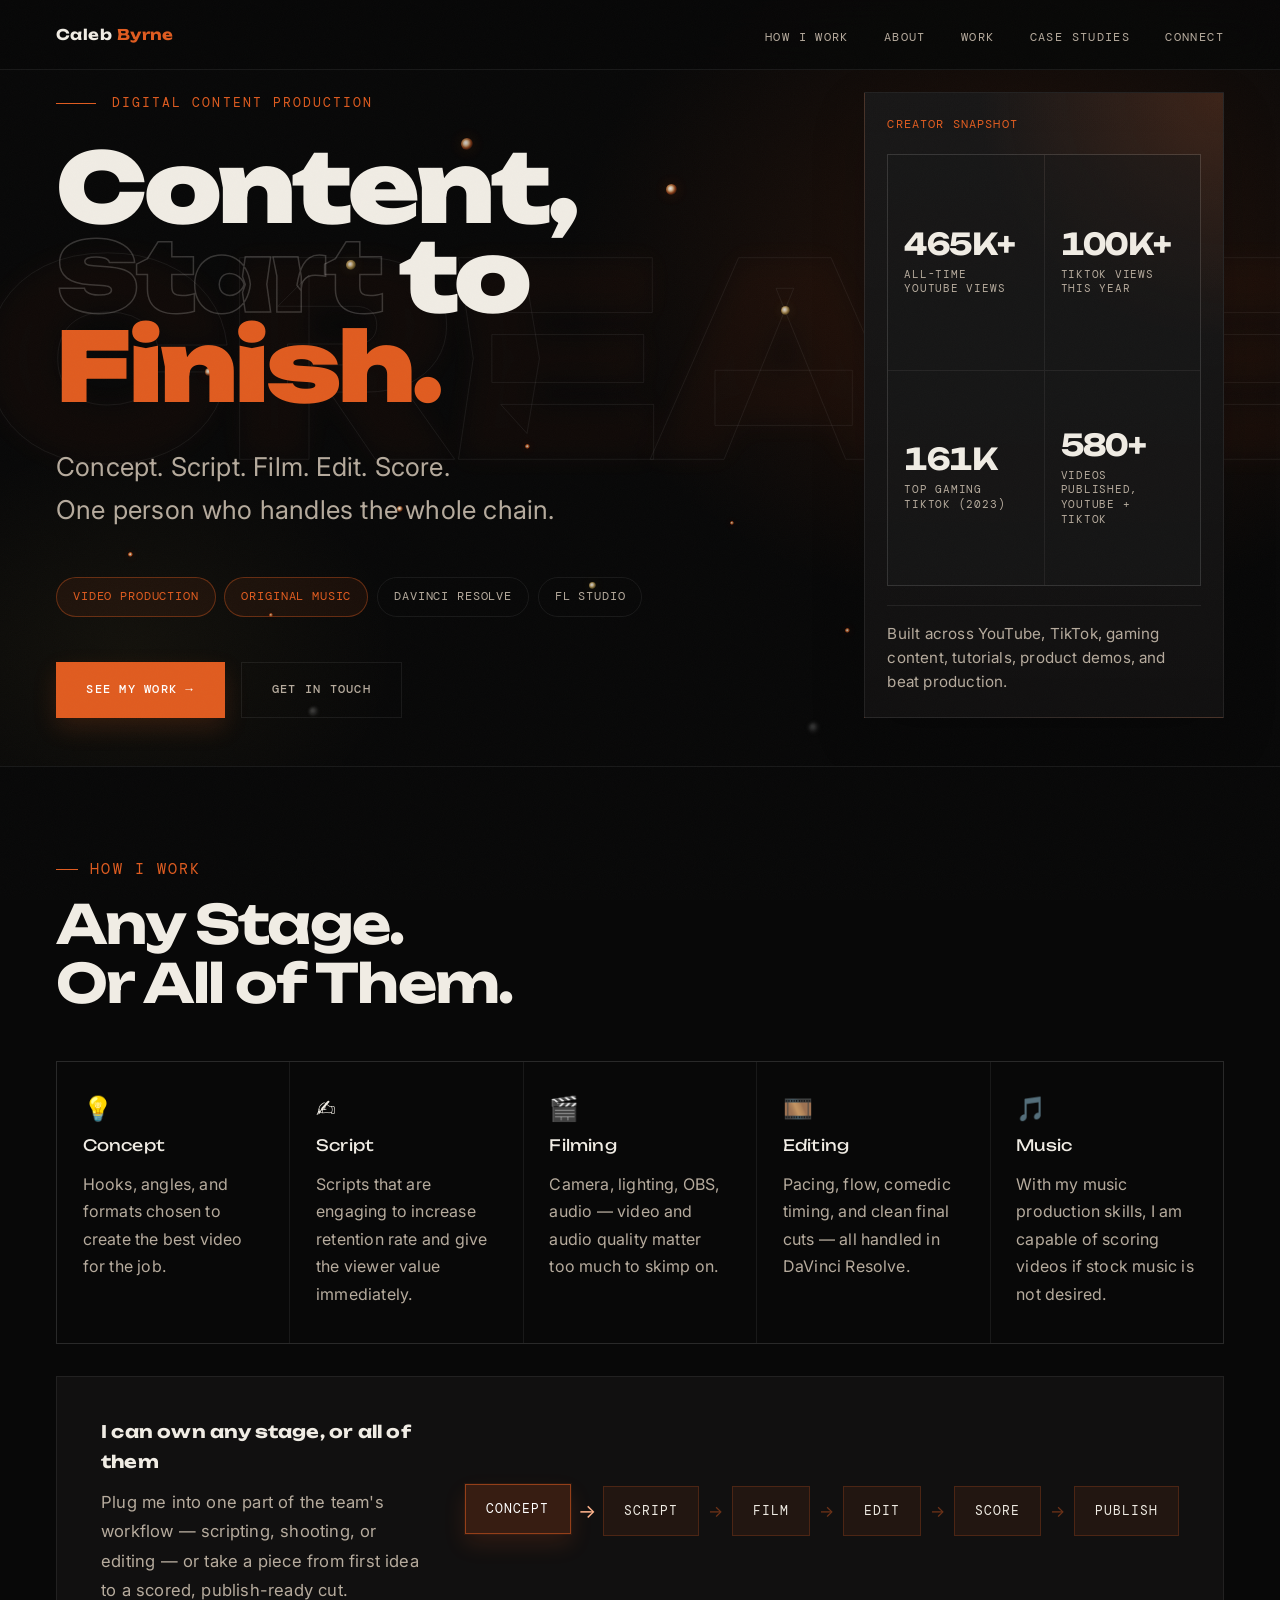
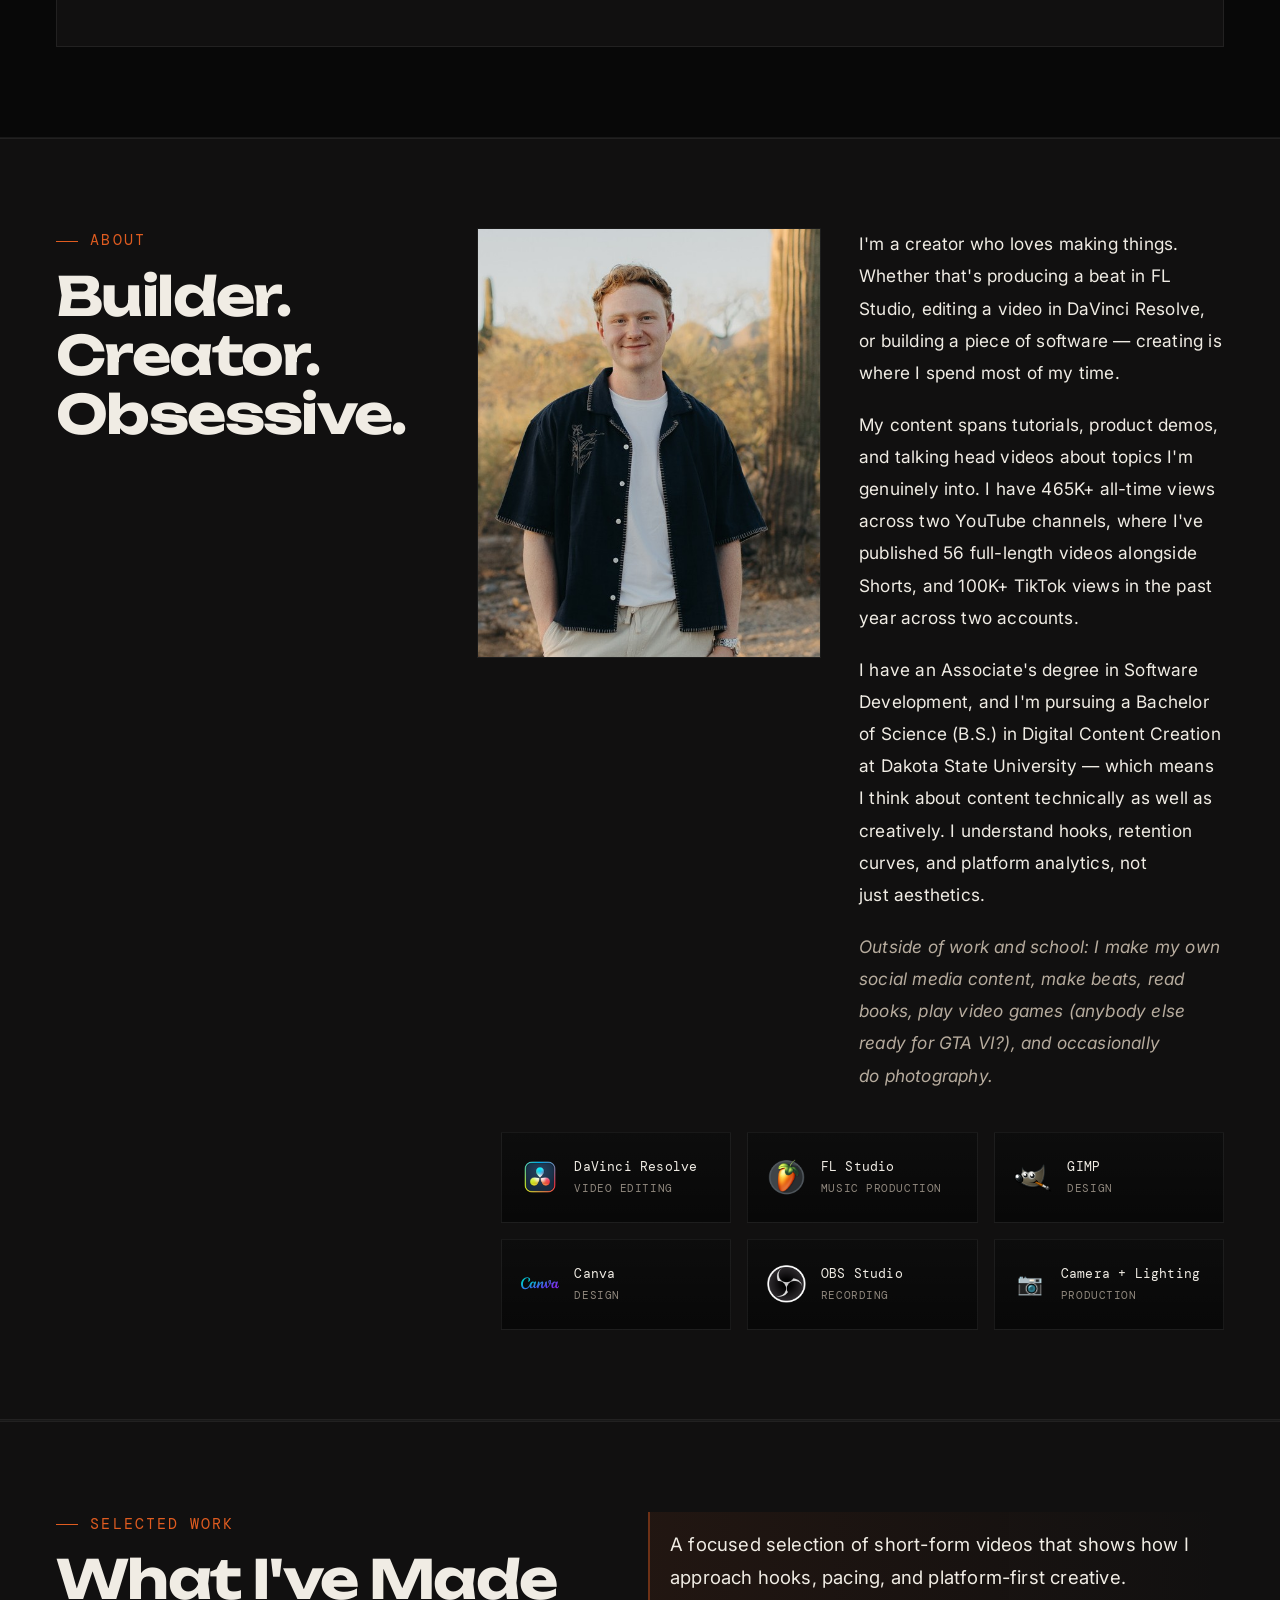
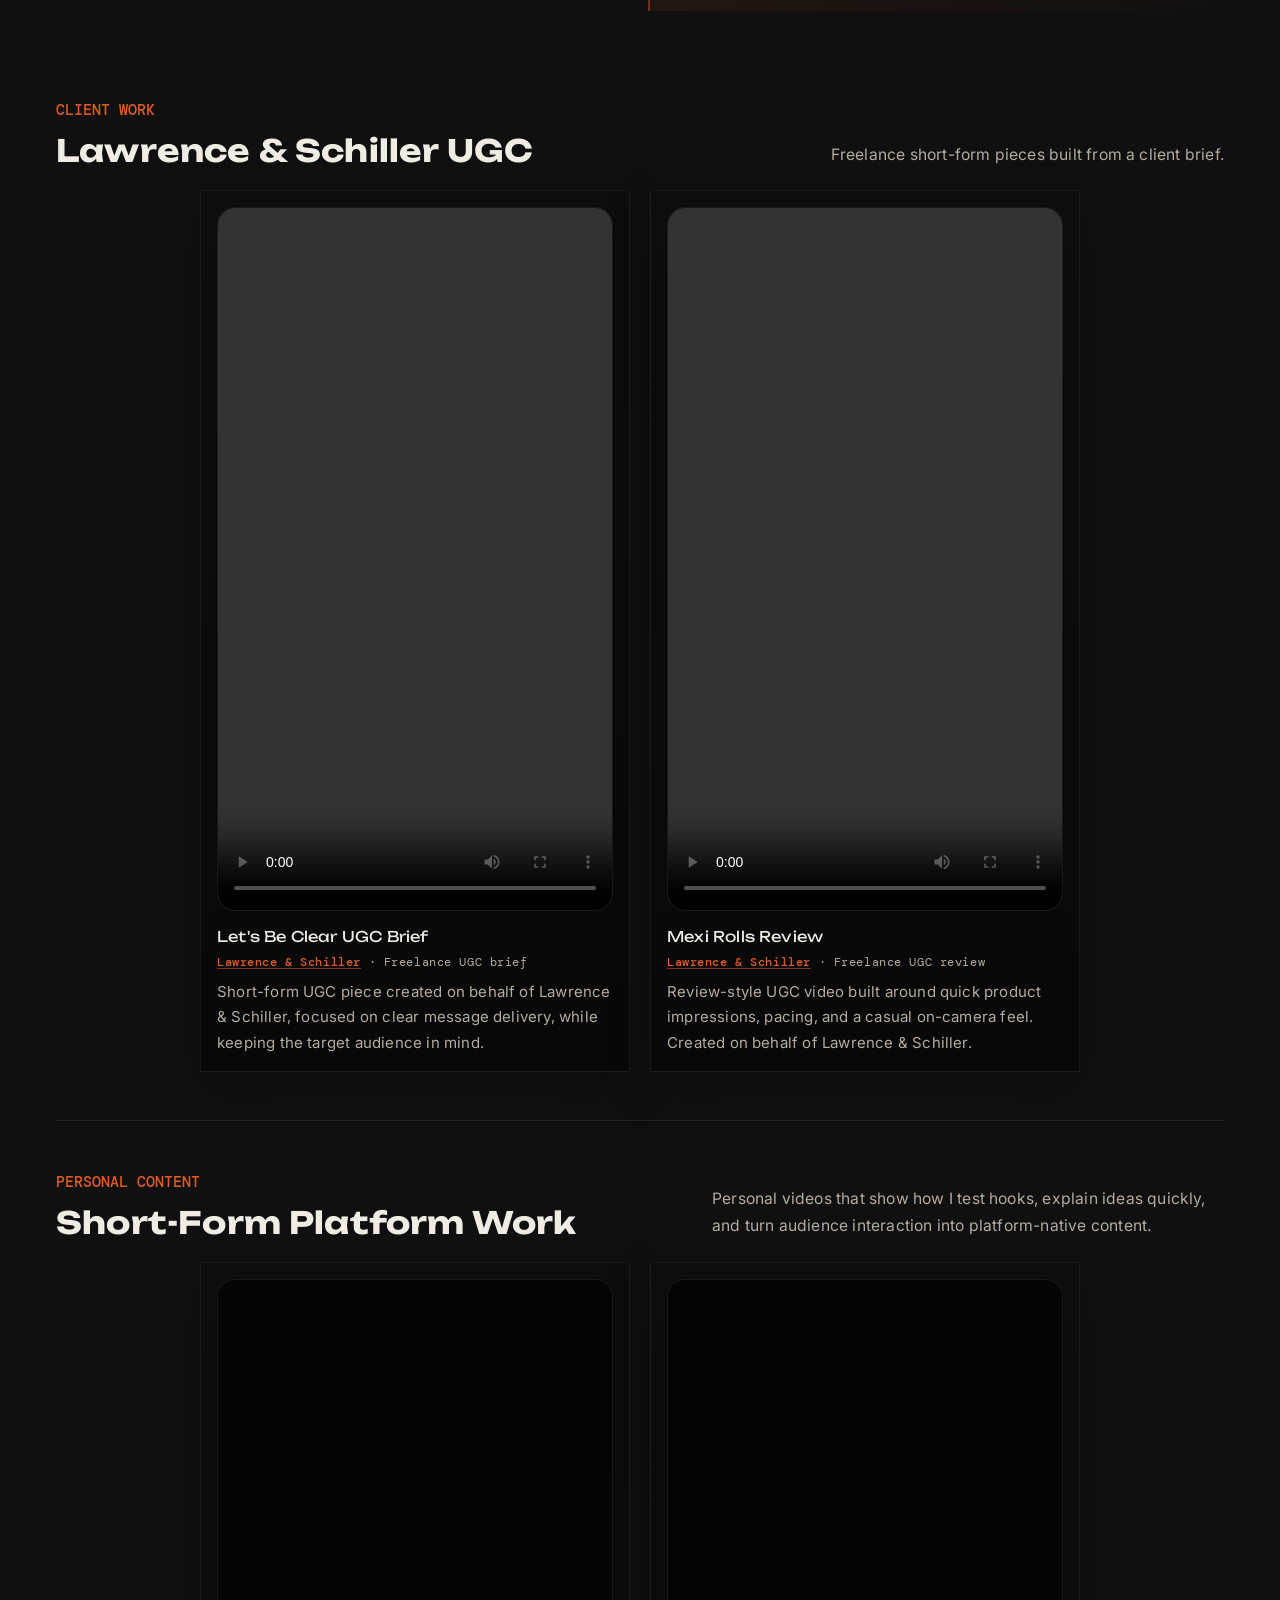
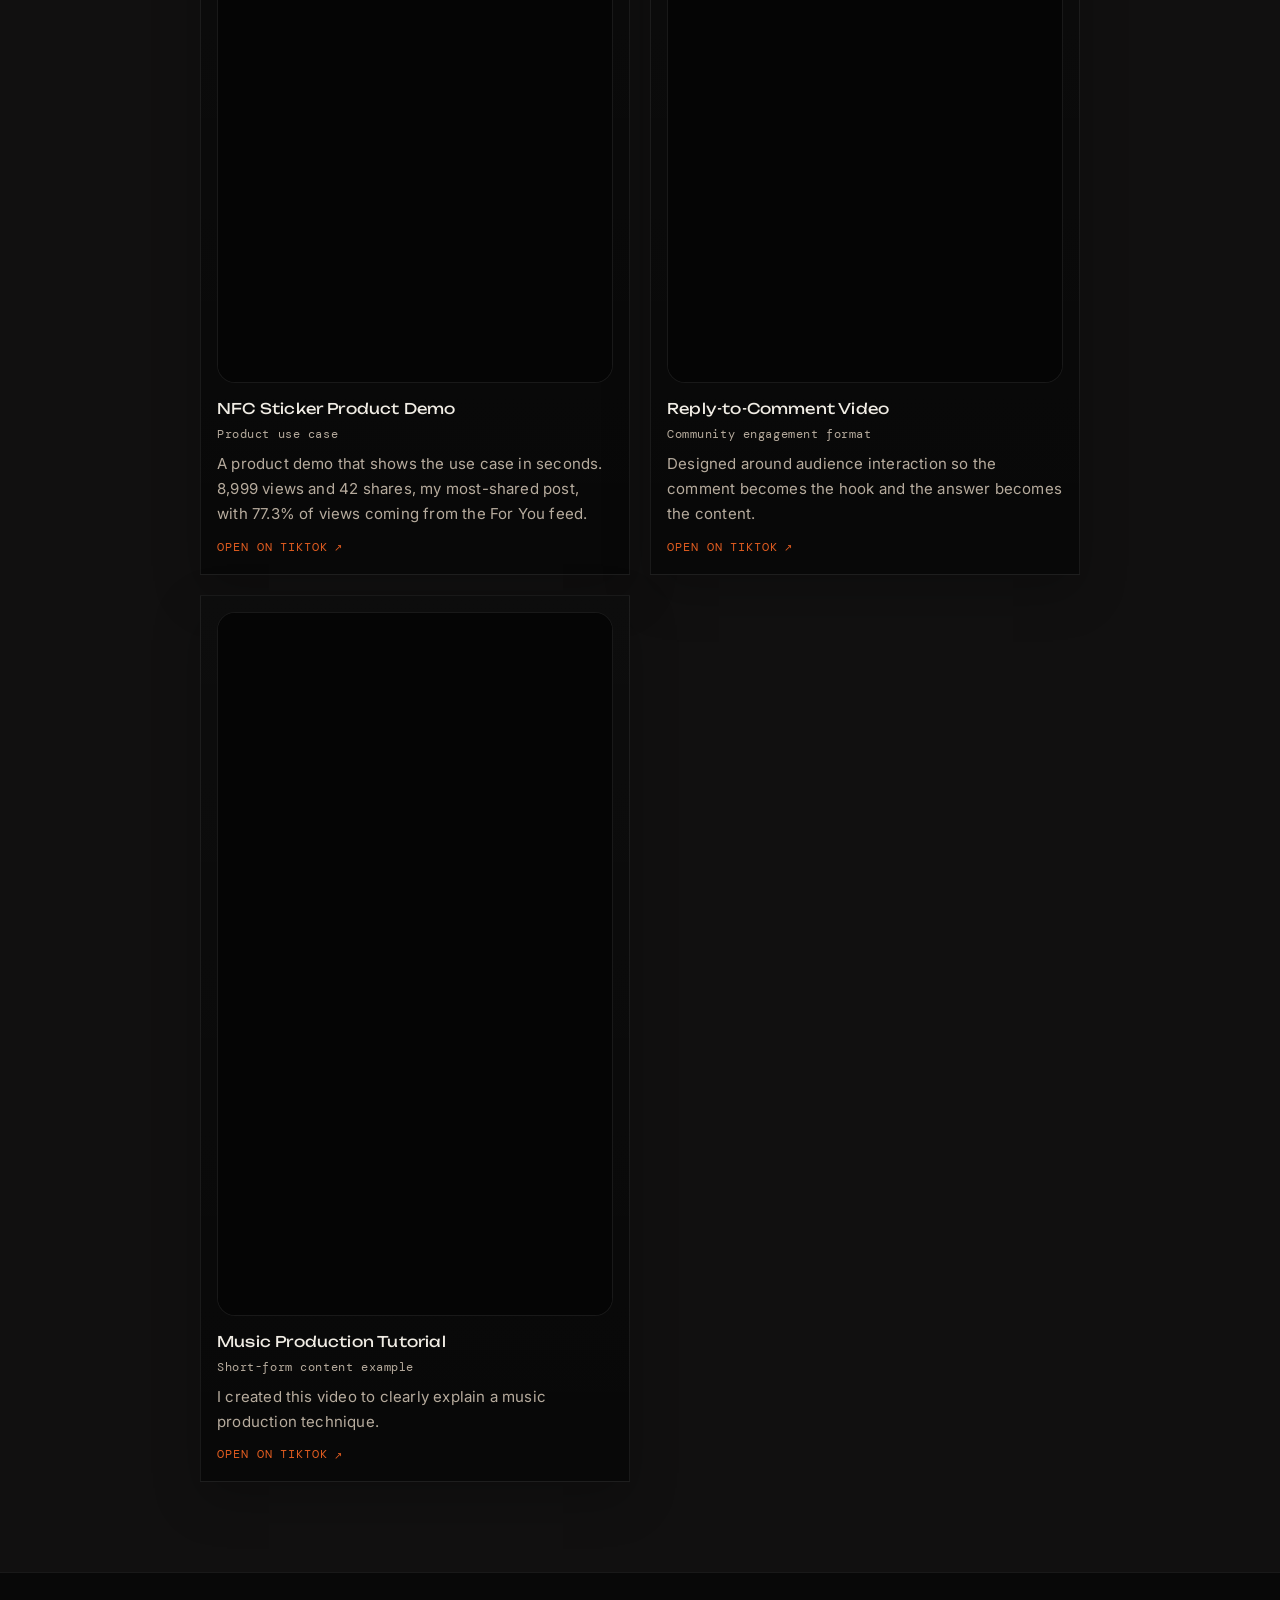
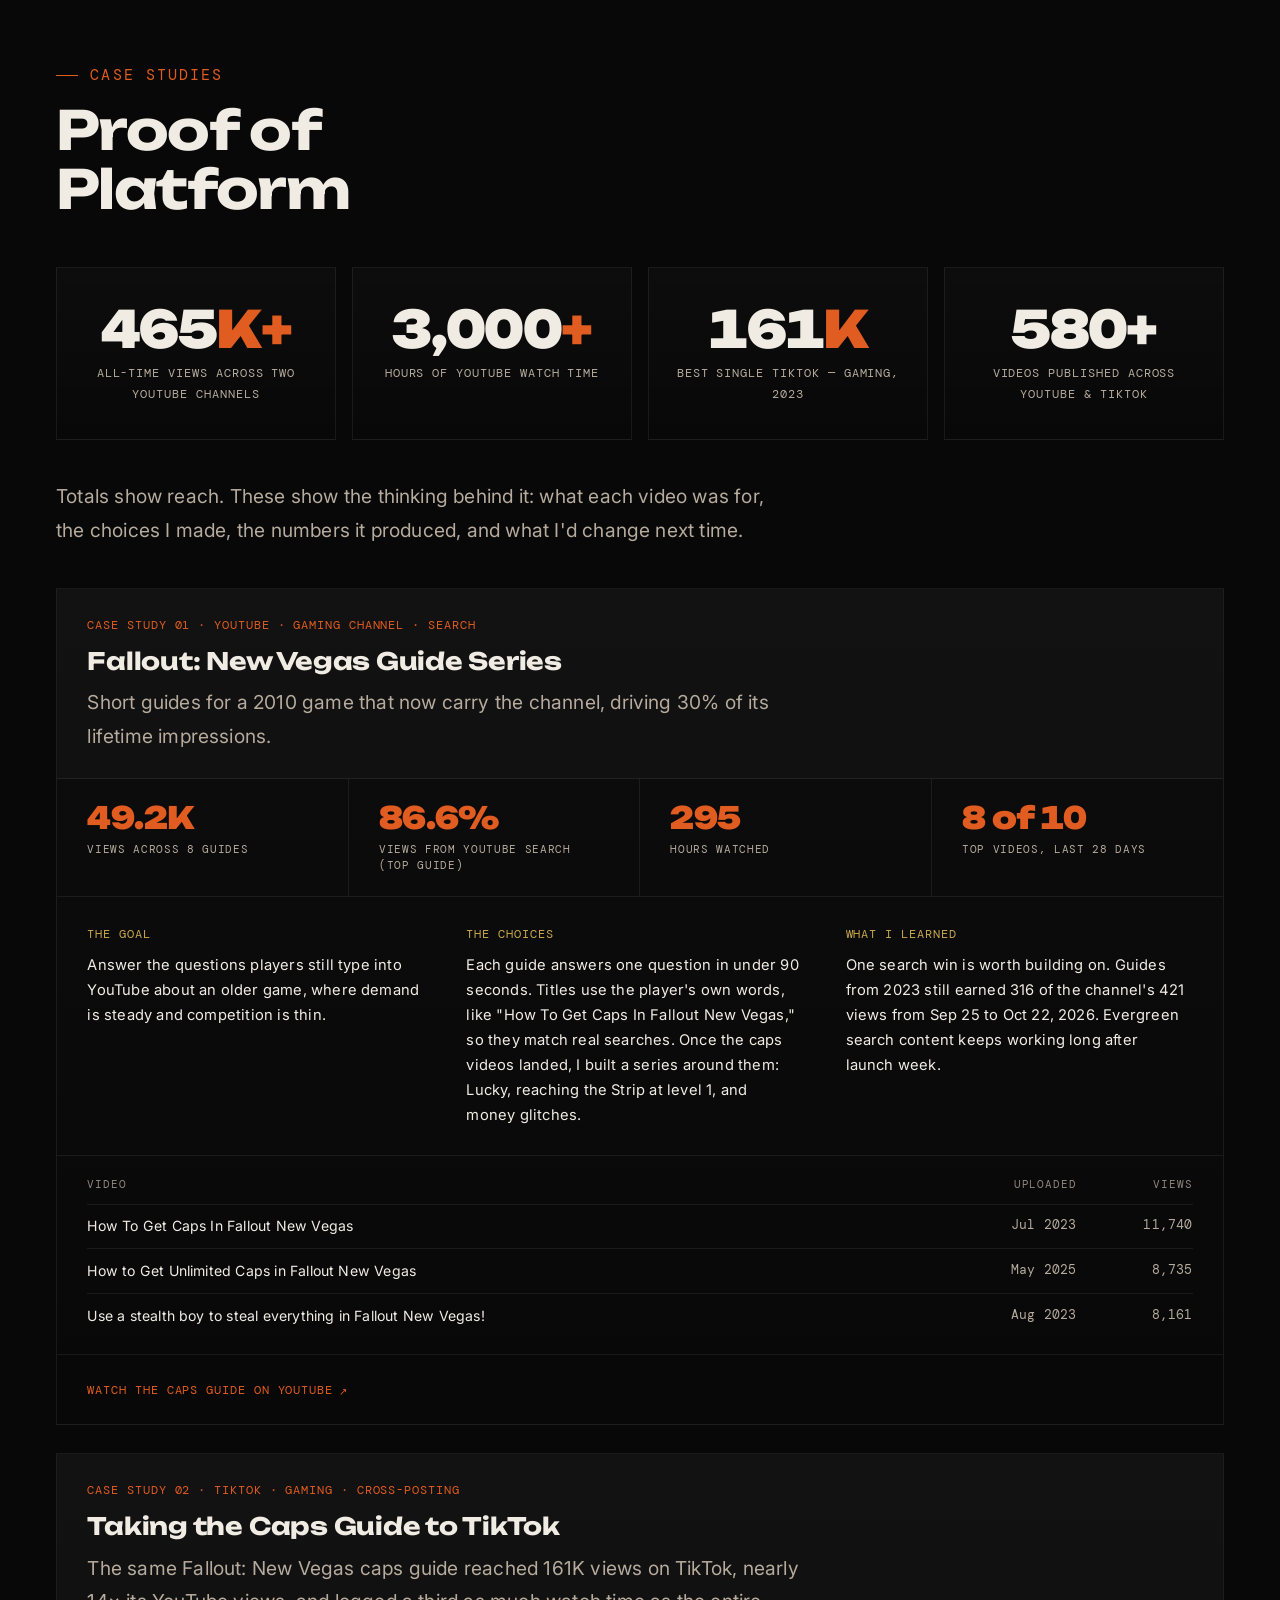
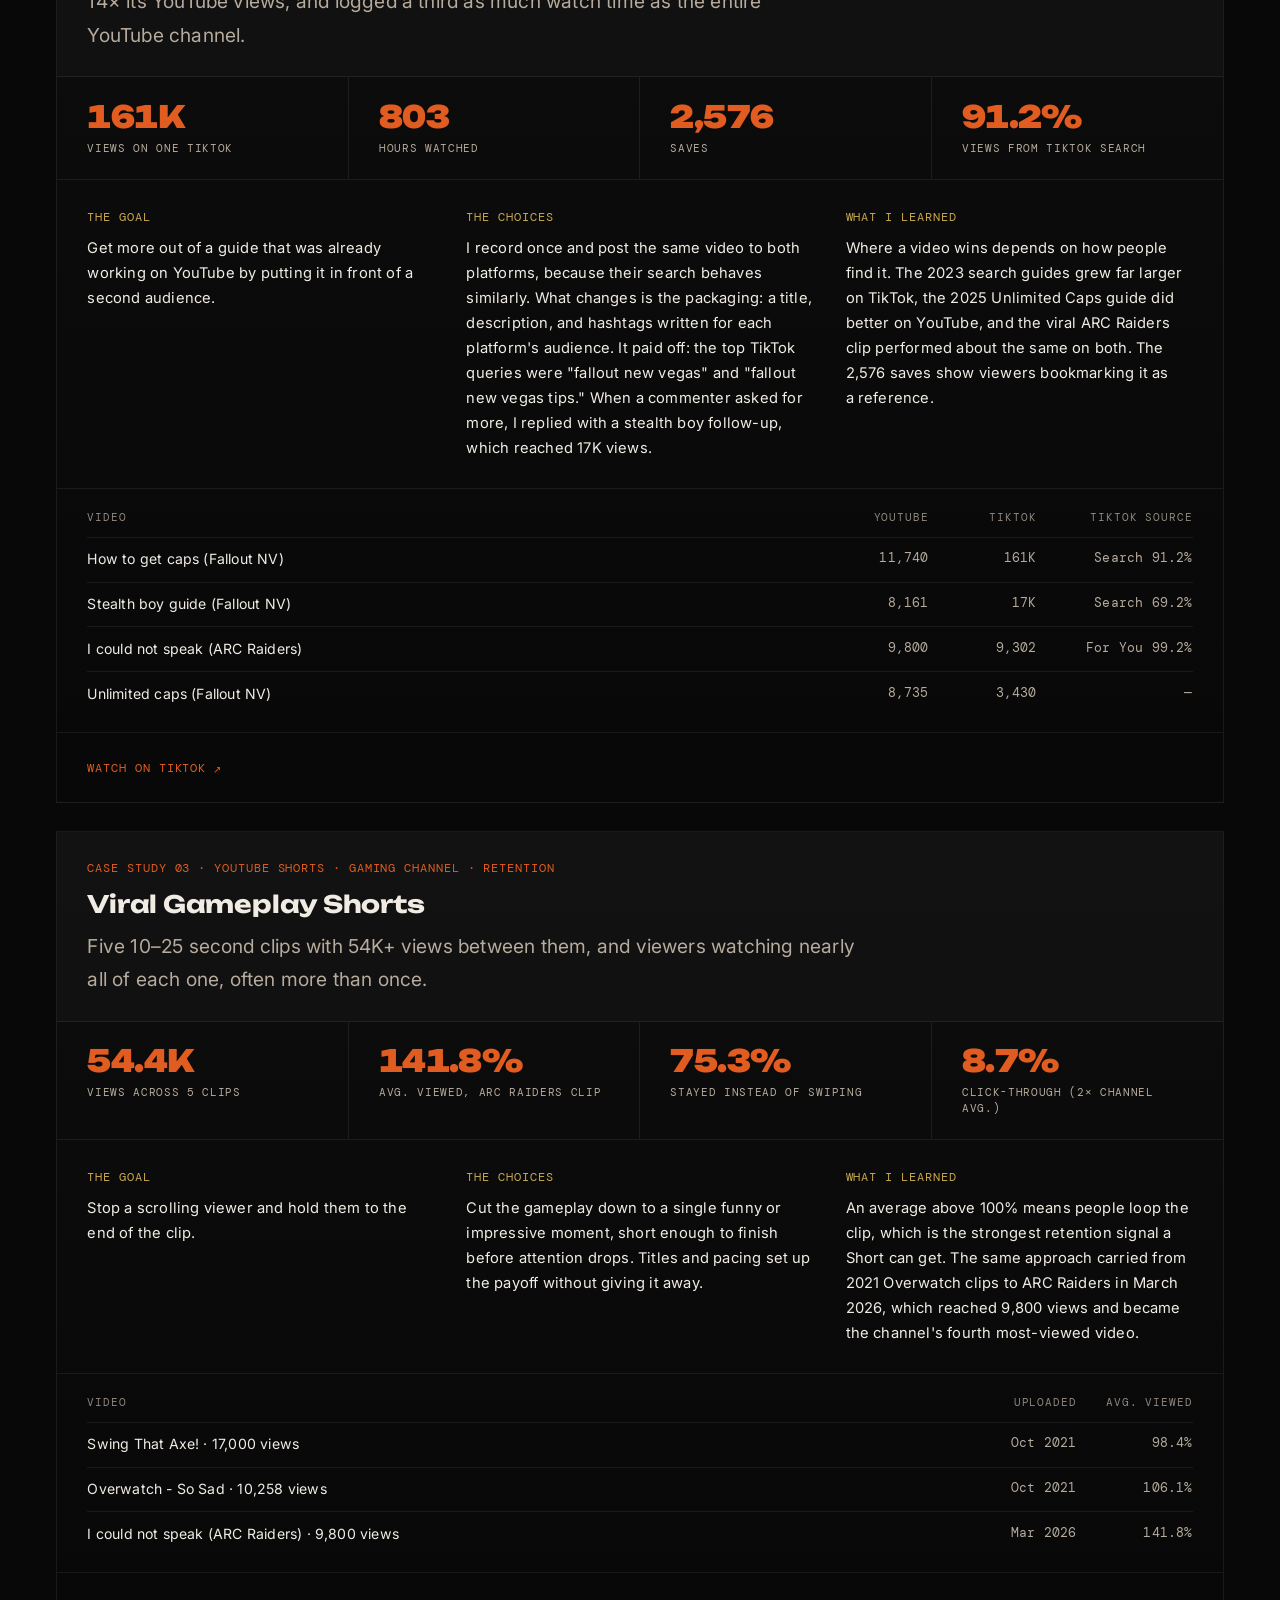
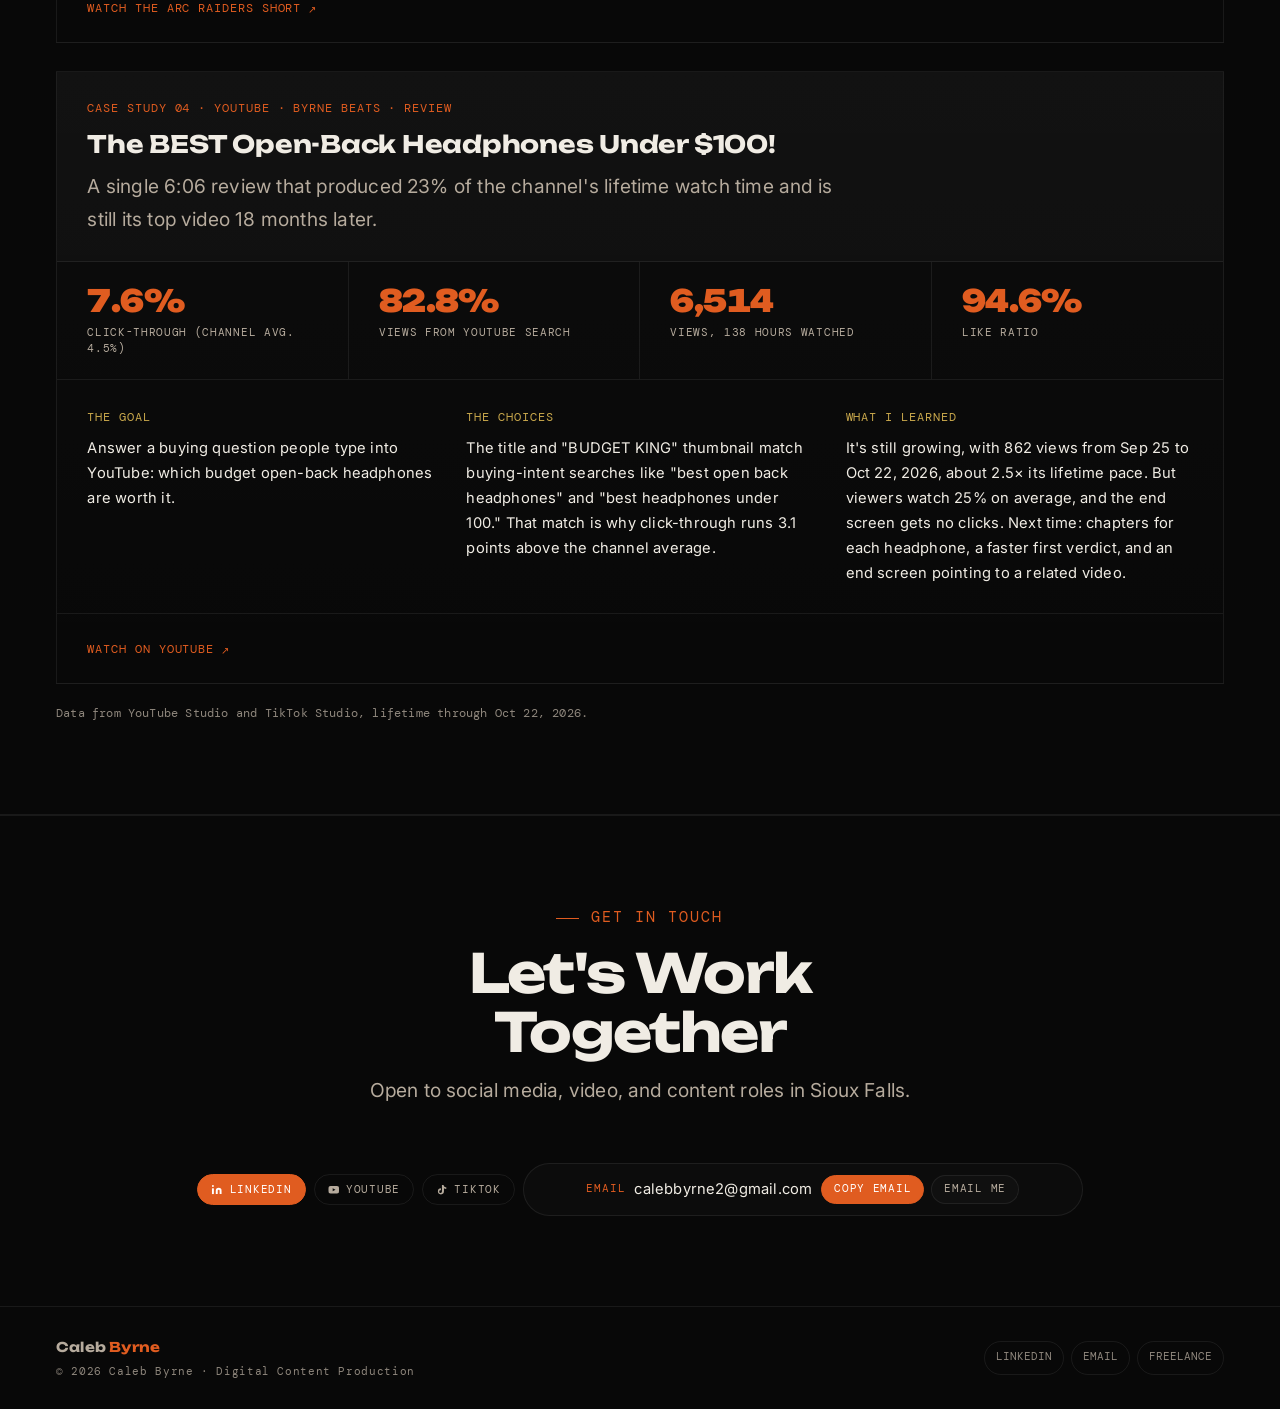
==== commit 6d2bcbae: "Add case studies and split site into portfolio and freelance pages - Replace the analytics section w" ====
--- a/index.html
+++ b/index.html
@@ -4,7 +4,7 @@
 <meta charset="UTF-8">
 <meta name="viewport" content="width=device-width, initial-scale=1.0">
 <title>Caleb Byrne — Digital Content, Start to Finish</title>
-<meta name="description" content="Caleb Byrne is a digital content producer who handles the whole chain — concept, script, filming, editing, and original music. 430K+ YouTube views and 100K+ TikTok views this year.">
+<meta name="description" content="Caleb Byrne is a digital content producer who handles the whole chain — concept, script, filming, editing, and original music. 465K+ all-time YouTube views and a 161K-view gaming TikTok.">
 <meta name="author" content="Caleb Byrne">
 <meta name="theme-color" content="#080808">
 <link rel="canonical" href="https://calebbyrne1.github.io/Caleb-Byrne-Social-Media-Portfolio/">
@@ -63,13 +63,13 @@
   </button>
   <!-- NAVIGATION TEXT: site logo and nav link labels -->
   <ul class="nav-links" id="site-nav">
-    <li><a href="#what-i-do">What I Do</a></li>
+    <li><a href="#what-i-do">How I Work</a></li>
     <li><a href="#about">About</a></li>
     <li><a href="#work">Work</a></li>
     <!-- Original Music section hidden for now.
     <li><a href="#beats">Beats</a></li>
     -->
-    <li><a href="#analytics">Analytics</a></li>
+    <li><a href="#case-studies">Case Studies</a></li>
     <li><a href="#connect">Connect</a></li>
   </ul>
 </nav>
@@ -104,20 +104,20 @@
       <div class="hero-proof-label">Creator Snapshot</div>
       <div class="hero-proof-grid">
         <div class="hero-proof-stat">
-          <strong>430K+</strong>
-          <span>YouTube views</span>
+          <strong>465K+</strong>
+          <span>All-time YouTube views</span>
         </div>
         <div class="hero-proof-stat">
           <strong>100K+</strong>
           <span>TikTok views this year</span>
         </div>
         <div class="hero-proof-stat">
-          <strong>155K</strong>
-          <span>Top Gaming TikTok</span>
+          <strong>161K</strong>
+          <span>Top Gaming TikTok (2023)</span>
         </div>
         <div class="hero-proof-stat">
-          <strong>350+</strong>
-          <span>Videos published</span>
+          <strong>580+</strong>
+          <span>Videos published, YouTube + TikTok</span>
         </div>
       </div>
       <p class="hero-proof-note">Built across YouTube, TikTok, gaming content, tutorials, product demos, and beat production.</p>
@@ -127,13 +127,13 @@
 
 <div class="rule"></div>
 
-<!-- WHAT I PROVIDE -->
+<!-- HOW I WORK -->
 <section id="what-i-do">
-  <!-- WHAT I PROVIDE TEXT: section label and heading -->
-  <div class="s-tag">What I Provide</div>
-  <h2>The Full<br>Creative Pipeline</h2>
+  <!-- HOW I WORK TEXT: section label and heading -->
+  <div class="s-tag">How I Work</div>
+  <h2>Any Stage.<br>Or All of Them.</h2>
   <div class="provide-grid appear">
-    <!-- WHAT I PROVIDE TEXT: service card titles and descriptions -->
+    <!-- HOW I WORK TEXT: stage card titles and descriptions -->
     <div class="p-card">
       <div class="p-icon" aria-hidden="true">💡</div>
       <div class="p-title">Concept</div>
@@ -163,8 +163,8 @@
   <div class="pipeline-bar appear">
     <!-- PIPELINE TEXT: delivery blurb and animated step labels -->
     <div class="pipeline-text">
-      <strong>End-to-end delivery</strong>
-      <p>I hand you a finished piece — from the initial idea all the way through to a scored, edited final cut, ready to publish.</p>
+      <strong>I can own any stage, or all of them</strong>
+      <p>Plug me into one part of the team's workflow — scripting, shooting, or editing — or take a piece from first idea to a scored, publish-ready cut.</p>
     </div>
     <div class="pipeline-steps">
       <span class="ps">Concept</span><span class="pa">→</span>
@@ -195,7 +195,7 @@
         <div class="about-body">
           <!-- ABOUT TEXT: main bio paragraphs -->
           <p>I'm a creator who loves making things. Whether that's producing a beat in FL Studio, editing a video in DaVinci Resolve, or building a piece of software — creating is where I spend most of my time.</p>
-          <p>My content spans tutorials, product demos, and talking head videos about topics I'm genuinely into. I have 430K+ views across two YouTube channels and 100K+ TikTok views in the past year across two accounts.</p>
+          <p>My content spans tutorials, product demos, and talking head videos about topics I'm genuinely into. I have 465K+ all-time views across two YouTube channels, where I've published 56 full-length videos alongside Shorts, and 100K+ TikTok views in the past year across two accounts.</p>
           <p>I have an Associate's degree in Software Development, and I'm pursuing a Bachelor of Science (B.S.) in Digital Content Creation at Dakota State University — which means I think about content technically as well as creatively. I understand hooks, retention curves, and platform analytics, not just aesthetics.</p>
           <p>Outside of work and school: I make my own social media content, make beats, read books, play video games (anybody else ready for GTA VI?), and occasionally do photography.</p>
         </div>
@@ -306,7 +306,7 @@
         <div class="w-copy">
           <div class="w-title">NFC Sticker Product Demo</div>
           <div class="w-meta">Product use case</div>
-          <div class="w-desc">A product demo-style video that shows utility quickly and keeps viewers watching.</div>
+          <div class="w-desc">A product demo that shows the use case in seconds. 8,999 views and 42 shares, my most-shared post, with 77.3% of views coming from the For You feed.</div>
           <a class="w-action" href="https://www.tiktok.com/@byrnecaleb/video/7506598535257705758" target="_blank" rel="noopener noreferrer">Open on TikTok</a>
         </div>
       </article>
@@ -444,66 +444,171 @@
 
 <div class="rule"></div>
 
-<!-- ANALYTICS -->
-<section id="analytics">
-  <!-- ANALYTICS TEXT: section label and heading -->
-  <div class="s-tag">By The Numbers</div>
+<!-- CASE STUDIES -->
+<section class="cs-sec" id="case-studies">
+  <!-- CASE STUDIES TEXT: section label, heading, and intro -->
+  <div class="s-tag">Case Studies</div>
   <h2>Proof of<br>Platform</h2>
-  <!-- ANALYTICS TEXT: top stat cards -->
+  <!-- CASE STUDIES TEXT: top stat cards -->
   <div class="stats-row appear">
-    <div class="s-cell"><div class="s-num">430<em>K+</em></div><div class="s-lbl">Views Across Two YouTube Channels</div></div>
-    <div class="s-cell"><div class="s-num">100<em>K+</em></div><div class="s-lbl">TikTok Views This Year</div></div>
-    <div class="s-cell"><div class="s-num">155<em>K</em></div><div class="s-lbl">Best Single TikTok — Gaming</div></div>
-    <div class="s-cell"><div class="s-num">350+</div><div class="s-lbl">Total Videos Published</div></div>
-  </div>
-  <div class="pl-grid appear">
-
-    <!-- ANALYTICS TEXT: YouTube platform block -->
-    <div class="pl-block">
-      <div class="pl-head">
-        <div class="pl-ico yt-ico">▶</div>
-        <div><div class="pl-name">YouTube</div><div class="pl-sub">430K+ views across two channels</div></div>
-      </div>
-      <div class="ch-label">Gaming</div>
-      <div class="pl-body">
-        <div class="pl-row"><span class="pl-k">Focus</span><span class="pl-v">Gaming videos and tutorials</span></div>
-        <div class="pl-row"><span class="pl-k">Est.</span><span class="pl-v">Aug 2021</span></div>
-      </div>
-      <div class="ch-label">General</div>
-      <div class="pl-body">
-        <div class="pl-row"><span class="pl-k">Focus</span><span class="pl-v">Tutorials and talking-head videos</span></div>
-        <div class="pl-row"><span class="pl-k">Est.</span><span class="pl-v">Sep 2022</span></div>
-      </div>
-      <div class="pl-body pl-divider">
-        <div class="pl-row"><span class="pl-k">Total Views</span><span class="pl-v">430,000+</span></div>
-        <div class="pl-row"><span class="pl-k">Total Videos</span><span class="pl-v">332</span></div>
-        <div class="pl-row"><span class="pl-k">Top Full-Length YouTube Video</span><span class="pl-v">2,500 views</span></div>
-      </div>
-    </div>
-
-    <!-- ANALYTICS TEXT: TikTok platform block -->
-    <div class="pl-block">
-      <div class="pl-head">
-        <div class="pl-ico tt-ico">♪</div>
-        <div><div class="pl-name">TikTok</div><div class="pl-sub">100K+ views this year across two accounts</div></div>
-      </div>
-      <div class="ch-label">Gaming TikTok</div>
-      <div class="pl-body">
-        <div class="pl-row"><span class="pl-k">Focus</span><span class="pl-v">Gaming tutorials and short-form clips</span></div>
-        <div class="pl-row"><span class="pl-k">Best Video</span><span class="pl-v">155,000 views</span></div>
-      </div>
-      <div class="ch-label">General TikTok</div>
-      <div class="pl-body">
-        <div class="pl-row"><span class="pl-k">Focus</span><span class="pl-v">Music production, editing tutorials, product demos, and education</span></div>
-        <div class="pl-row"><span class="pl-k">Role</span><span class="pl-v">Tutorial and product-led short-form content</span></div>
-      </div>
-      <div class="pl-body pl-divider">
-        <div class="pl-row"><span class="pl-k">Views This Year</span><span class="pl-v">100,000+</span></div>
-        <div class="pl-row"><span class="pl-k">Formats</span><span class="pl-v">Tutorial / Product / Gaming</span></div>
-      </div>
-    </div>
-
-  </div>
+    <div class="s-cell"><div class="s-num">465<em>K+</em></div><div class="s-lbl">All-Time Views Across Two YouTube Channels</div></div>
+    <div class="s-cell"><div class="s-num">3,000<em>+</em></div><div class="s-lbl">Hours of YouTube Watch Time</div></div>
+    <div class="s-cell"><div class="s-num">161<em>K</em></div><div class="s-lbl">Best Single TikTok — Gaming, 2023</div></div>
+    <div class="s-cell"><div class="s-num">580+</div><div class="s-lbl">Videos Published Across YouTube &amp; TikTok</div></div>
+  </div>
+  <p class="cs-intro appear">Totals show reach. These show the thinking behind it: what each video was for, the choices I made, the numbers it produced, and what I'd change next time.</p>
+
+  <div class="cs-list">
+
+    <!-- CASE STUDY 01 -->
+    <article class="cs-card appear">
+      <div class="cs-head">
+        <div class="cs-kicker">Case Study 01 &middot; YouTube &middot; Gaming Channel &middot; Search</div>
+        <h3 class="cs-title">Fallout: New Vegas Guide Series</h3>
+        <p class="cs-sum">Short guides for a 2010 game that now carry the channel, driving 30% of its lifetime impressions.</p>
+      </div>
+      <div class="cs-metrics">
+        <div class="cs-metric"><div class="cs-num">49.2K</div><div class="cs-lbl">Views across 8 guides</div></div>
+        <div class="cs-metric"><div class="cs-num">86.6%</div><div class="cs-lbl">Views from YouTube search (top guide)</div></div>
+        <div class="cs-metric"><div class="cs-num">295</div><div class="cs-lbl">Hours watched</div></div>
+        <div class="cs-metric"><div class="cs-num">8 of 10</div><div class="cs-lbl">Top videos, last 28 days</div></div>
+      </div>
+      <div class="cs-body">
+        <div>
+          <div class="cs-h">The Goal</div>
+          <p>Answer the questions players still type into YouTube about an older game, where demand is steady and competition is thin.</p>
+        </div>
+        <div>
+          <div class="cs-h">The Choices</div>
+          <p>Each guide answers one question in under 90 seconds. Titles use the player's own words, like "How To Get Caps In Fallout New Vegas," so they match real searches. Once the caps videos landed, I built a series around them: Lucky, reaching the Strip at level 1, and money glitches.</p>
+        </div>
+        <div>
+          <div class="cs-h">What I Learned</div>
+          <p>One search win is worth building on. Guides from 2023 still earned 316 of the channel's 421 views from Sep 25 to Oct 22, 2026. Evergreen search content keeps working long after launch week.</p>
+        </div>
+      </div>
+      <div class="cs-table">
+        <div class="cs-row cs-row-head"><span>Video</span><span>Uploaded</span><span>Views</span></div>
+        <div class="cs-row"><span>How To Get Caps In Fallout New Vegas</span><span>Jul 2023</span><span>11,740</span></div>
+        <div class="cs-row"><span>How to Get Unlimited Caps in Fallout New Vegas</span><span>May 2025</span><span>8,735</span></div>
+        <div class="cs-row"><span>Use a stealth boy to steal everything in Fallout New Vegas!</span><span>Aug 2023</span><span>8,161</span></div>
+      </div>
+      <div class="cs-foot">
+        <a class="w-action" href="https://www.youtube.com/watch?v=0ZI9ISLcGKY" target="_blank" rel="noopener noreferrer">Watch the Caps Guide on YouTube</a>
+      </div>
+    </article>
+
+    <!-- CASE STUDY 02 -->
+    <article class="cs-card appear">
+      <div class="cs-head">
+        <div class="cs-kicker">Case Study 02 &middot; TikTok &middot; Gaming &middot; Cross-Posting</div>
+        <h3 class="cs-title">Taking the Caps Guide to TikTok</h3>
+        <p class="cs-sum">The same Fallout: New Vegas caps guide reached 161K views on TikTok, nearly 14&times; its YouTube views, and logged a third as much watch time as the entire YouTube channel.</p>
+      </div>
+      <div class="cs-metrics">
+        <div class="cs-metric"><div class="cs-num">161K</div><div class="cs-lbl">Views on one TikTok</div></div>
+        <div class="cs-metric"><div class="cs-num">803</div><div class="cs-lbl">Hours watched</div></div>
+        <div class="cs-metric"><div class="cs-num">2,576</div><div class="cs-lbl">Saves</div></div>
+        <div class="cs-metric"><div class="cs-num">91.2%</div><div class="cs-lbl">Views from TikTok search</div></div>
+      </div>
+      <div class="cs-body">
+        <div>
+          <div class="cs-h">The Goal</div>
+          <p>Get more out of a guide that was already working on YouTube by putting it in front of a second audience.</p>
+        </div>
+        <div>
+          <div class="cs-h">The Choices</div>
+          <p>I record once and post the same video to both platforms, because their search behaves similarly. What changes is the packaging: a title, description, and hashtags written for each platform's audience. It paid off: the top TikTok queries were "fallout new vegas" and "fallout new vegas tips." When a commenter asked for more, I replied with a stealth boy follow-up, which reached 17K views.</p>
+        </div>
+        <div>
+          <div class="cs-h">What I Learned</div>
+          <p>Where a video wins depends on how people find it. The 2023 search guides grew far larger on TikTok, the 2025 Unlimited Caps guide did better on YouTube, and the viral ARC Raiders clip performed about the same on both. The 2,576 saves show viewers bookmarking it as a reference.</p>
+        </div>
+      </div>
+      <div class="cs-table">
+        <div class="cs-row cs-row-4 cs-row-head"><span>Video</span><span>YouTube</span><span>TikTok</span><span>TikTok source</span></div>
+        <div class="cs-row cs-row-4"><span>How to get caps (Fallout NV)</span><span>11,740</span><span>161K</span><span>Search 91.2%</span></div>
+        <div class="cs-row cs-row-4"><span>Stealth boy guide (Fallout NV)</span><span>8,161</span><span>17K</span><span>Search 69.2%</span></div>
+        <div class="cs-row cs-row-4"><span>I could not speak (ARC Raiders)</span><span>9,800</span><span>9,302</span><span>For You 99.2%</span></div>
+        <div class="cs-row cs-row-4"><span>Unlimited caps (Fallout NV)</span><span>8,735</span><span>3,430</span><span>&mdash;</span></div>
+      </div>
+      <div class="cs-foot">
+        <a class="w-action" href="https://www.tiktok.com/@thecursingginger/video/7260364720480308523" target="_blank" rel="noopener noreferrer">Watch on TikTok</a>
+      </div>
+    </article>
+
+    <!-- CASE STUDY 03 -->
+    <article class="cs-card appear">
+      <div class="cs-head">
+        <div class="cs-kicker">Case Study 03 &middot; YouTube Shorts &middot; Gaming Channel &middot; Retention</div>
+        <h3 class="cs-title">Viral Gameplay Shorts</h3>
+        <p class="cs-sum">Five 10–25 second clips with 54K+ views between them, and viewers watching nearly all of each one, often more than once.</p>
+      </div>
+      <div class="cs-metrics">
+        <div class="cs-metric"><div class="cs-num">54.4K</div><div class="cs-lbl">Views across 5 clips</div></div>
+        <div class="cs-metric"><div class="cs-num">141.8%</div><div class="cs-lbl">Avg. viewed, ARC Raiders clip</div></div>
+        <div class="cs-metric"><div class="cs-num">75.3%</div><div class="cs-lbl">Stayed instead of swiping</div></div>
+        <div class="cs-metric"><div class="cs-num">8.7%</div><div class="cs-lbl">Click-through (2&times; channel avg.)</div></div>
+      </div>
+      <div class="cs-body">
+        <div>
+          <div class="cs-h">The Goal</div>
+          <p>Stop a scrolling viewer and hold them to the end of the clip.</p>
+        </div>
+        <div>
+          <div class="cs-h">The Choices</div>
+          <p>Cut the gameplay down to a single funny or impressive moment, short enough to finish before attention drops. Titles and pacing set up the payoff without giving it away.</p>
+        </div>
+        <div>
+          <div class="cs-h">What I Learned</div>
+          <p>An average above 100% means people loop the clip, which is the strongest retention signal a Short can get. The same approach carried from 2021 Overwatch clips to ARC Raiders in March 2026, which reached 9,800 views and became the channel's fourth most-viewed video.</p>
+        </div>
+      </div>
+      <div class="cs-table">
+        <div class="cs-row cs-row-head"><span>Video</span><span>Uploaded</span><span>Avg. viewed</span></div>
+        <div class="cs-row"><span>Swing That Axe! &middot; 17,000 views</span><span>Oct 2021</span><span>98.4%</span></div>
+        <div class="cs-row"><span>Overwatch - So Sad &middot; 10,258 views</span><span>Oct 2021</span><span>106.1%</span></div>
+        <div class="cs-row"><span>I could not speak (ARC Raiders) &middot; 9,800 views</span><span>Mar 2026</span><span>141.8%</span></div>
+      </div>
+      <div class="cs-foot">
+        <a class="w-action" href="https://www.youtube.com/shorts/r9A5JtXDYKI" target="_blank" rel="noopener noreferrer">Watch the ARC Raiders Short</a>
+      </div>
+    </article>
+
+    <!-- CASE STUDY 04 -->
+    <article class="cs-card appear">
+      <div class="cs-head">
+        <div class="cs-kicker">Case Study 04 &middot; YouTube &middot; Byrne Beats &middot; Review</div>
+        <h3 class="cs-title">The BEST Open-Back Headphones Under $100!</h3>
+        <p class="cs-sum">A single 6:06 review that produced 23% of the channel's lifetime watch time and is still its top video 18 months later.</p>
+      </div>
+      <div class="cs-metrics">
+        <div class="cs-metric"><div class="cs-num">7.6%</div><div class="cs-lbl">Click-through (channel avg. 4.5%)</div></div>
+        <div class="cs-metric"><div class="cs-num">82.8%</div><div class="cs-lbl">Views from YouTube search</div></div>
+        <div class="cs-metric"><div class="cs-num">6,514</div><div class="cs-lbl">Views, 138 hours watched</div></div>
+        <div class="cs-metric"><div class="cs-num">94.6%</div><div class="cs-lbl">Like ratio</div></div>
+      </div>
+      <div class="cs-body">
+        <div>
+          <div class="cs-h">The Goal</div>
+          <p>Answer a buying question people type into YouTube: which budget open-back headphones are worth it.</p>
+        </div>
+        <div>
+          <div class="cs-h">The Choices</div>
+          <p>The title and "BUDGET KING" thumbnail match buying-intent searches like "best open back headphones" and "best headphones under 100." That match is why click-through runs 3.1 points above the channel average.</p>
+        </div>
+        <div>
+          <div class="cs-h">What I Learned</div>
+          <p>It's still growing, with 862 views from Sep 25 to Oct 22, 2026, about 2.5&times; its lifetime pace. But viewers watch 25% on average, and the end screen gets no clicks. Next time: chapters for each headphone, a faster first verdict, and an end screen pointing to a related video.</p>
+        </div>
+      </div>
+      <div class="cs-foot">
+        <a class="w-action" href="https://www.youtube.com/watch?v=j5l468nRKFY" target="_blank" rel="noopener noreferrer">Watch on YouTube</a>
+      </div>
+    </article>
+
+  </div>
+  <p class="cs-source">Data from YouTube Studio and TikTok Studio, lifetime through Oct 22, 2026.</p>
 </section>
 
 <div class="rule"></div>
@@ -513,7 +618,7 @@
   <!-- CONNECT TEXT: section label, heading, and intro paragraph -->
   <div class="s-tag">Get In Touch</div>
   <h2>Let's Work<br>Together</h2>
-  <p class="c-lead">Open to brand partnerships, agency work, and content projects.</p>
+  <p class="c-lead">Open to social media, video, and content roles in Sioux Falls.</p>
   <div class="c-links">
     <!-- CONNECT TEXT: contact link labels -->
     <a href="https://www.linkedin.com/in/calebbyrne/" target="_blank" rel="noopener noreferrer" class="c-link primary">
@@ -552,6 +657,7 @@
   <div class="f-links" role="navigation" aria-label="Footer contact links">
     <a href="https://www.linkedin.com/in/calebbyrne/" target="_blank" rel="noopener noreferrer">LinkedIn</a>
     <a href="mailto:calebbyrne2@gmail.com">Email</a>
+    <a href="freelance.html">Freelance</a>
   </div>
 </footer>
 
--- a/caleb-byrne-portfolio.css
+++ b/caleb-byrne-portfolio.css
@@ -625,6 +625,50 @@
   .pl-v a { color: var(--fire); text-decoration: none; }
   .pl-v a:hover { text-decoration: underline; }
   .pl-divider { border-top: 1px solid var(--rule); }
+
+  /* ─── CASE STUDIES ─── */
+  .cs-intro { max-width: 46rem; color: var(--muted); margin-bottom: 2.5rem; }
+  .cs-list { display: grid; gap: 1.75rem; }
+  .cs-card {
+    border: 1px solid var(--rule);
+    background: linear-gradient(180deg, rgba(255,255,255,0.02), rgba(255,255,255,0)), var(--bg);
+    overflow: hidden;
+  }
+  .cs-head { padding: 1.7rem 1.9rem 1.5rem; border-bottom: 1px solid var(--rule); background: rgba(255,255,255,0.02); }
+  .cs-kicker { font-family: 'DM Mono', monospace; font-size: 0.72rem; letter-spacing: 0.08em; text-transform: uppercase; color: var(--fire); margin-bottom: 0.6rem; }
+  .cs-title { font-family: 'Unbounded', sans-serif; font-weight: 700; font-size: clamp(1.15rem, 2vw, 1.5rem); letter-spacing: -0.01em; line-height: 1.3; color: var(--ink); text-wrap: balance; }
+  .cs-sum { color: var(--muted); margin-top: 0.6rem; max-width: 48rem; }
+  .cs-metrics { display: grid; grid-template-columns: repeat(4, 1fr); border-bottom: 1px solid var(--rule); }
+  .cs-metric { padding: 1.4rem 1.9rem; border-right: 1px solid var(--rule); }
+  .cs-metric:last-child { border-right: none; }
+  .cs-num { font-family: 'Unbounded', sans-serif; font-weight: 900; font-size: clamp(1.4rem, 2.4vw, 2rem); color: var(--fire); line-height: 1.1; letter-spacing: -0.02em; font-variant-numeric: tabular-nums; }
+  .cs-lbl { font-family: 'DM Mono', monospace; font-size: 0.7rem; letter-spacing: 0.06em; text-transform: uppercase; color: var(--muted); margin-top: 0.45rem; line-height: 1.4; }
+  .cs-body { display: grid; grid-template-columns: repeat(3, 1fr); gap: 2rem; padding: 1.7rem 1.9rem; }
+  .cs-h { font-family: 'DM Mono', monospace; font-size: 0.74rem; letter-spacing: 0.08em; text-transform: uppercase; color: var(--gold); margin-bottom: 0.5rem; }
+  .cs-body p { font-size: 0.92rem; line-height: 1.7; color: var(--ink); }
+  .cs-table { border-top: 1px solid var(--rule); padding: 0.6rem 1.9rem 1rem; }
+  .cs-row { display: grid; grid-template-columns: 1fr auto 6rem; gap: 1.25rem; padding: 0.6rem 0; border-bottom: 1px solid var(--rule); font-size: 0.88rem; }
+  .cs-row-4 { grid-template-columns: 1fr 5.5rem 5.5rem 8.5rem; }
+  .cs-row:last-child { border-bottom: none; }
+  .cs-row span:nth-child(n+2) { font-family: 'DM Mono', monospace; font-size: 0.8rem; color: var(--muted); text-align: right; font-variant-numeric: tabular-nums; }
+  .cs-row-head span, .cs-row-head span:nth-child(n+2) { font-family: 'DM Mono', monospace; font-size: 0.68rem; letter-spacing: 0.08em; text-transform: uppercase; color: var(--soft); }
+  .cs-foot { border-top: 1px solid var(--rule); padding: 1rem 1.9rem 1.2rem; }
+  .cs-source { font-family: 'DM Mono', monospace; font-size: 0.72rem; color: var(--soft); margin-top: 1.25rem; }
+
+  @media (max-width: 960px) {
+    .cs-metrics { grid-template-columns: 1fr 1fr; }
+    .cs-metric:nth-child(2n) { border-right: none; }
+    .cs-metric:nth-child(-n+2) { border-bottom: 1px solid var(--rule); }
+    .cs-body { grid-template-columns: 1fr; gap: 1.4rem; }
+  }
+  @media (max-width: 580px) {
+    .cs-head, .cs-metric, .cs-body, .cs-table, .cs-foot { padding-left: 1.05rem; padding-right: 1.05rem; }
+    .cs-row { grid-template-columns: 1fr auto; gap: 0.3rem 0.8rem; }
+    .cs-row span:first-child { grid-column: 1 / -1; }
+    .cs-row span:nth-child(2) { text-align: left; }
+    .cs-row-4 { grid-template-columns: 1fr 1fr 1fr; }
+    .cs-row-4 span:nth-child(n+2) { text-align: left; }
+  }
 
   /* ─── WORK ─── */
   .work-sec { background: var(--dim); border-top: 1px solid var(--rule); }
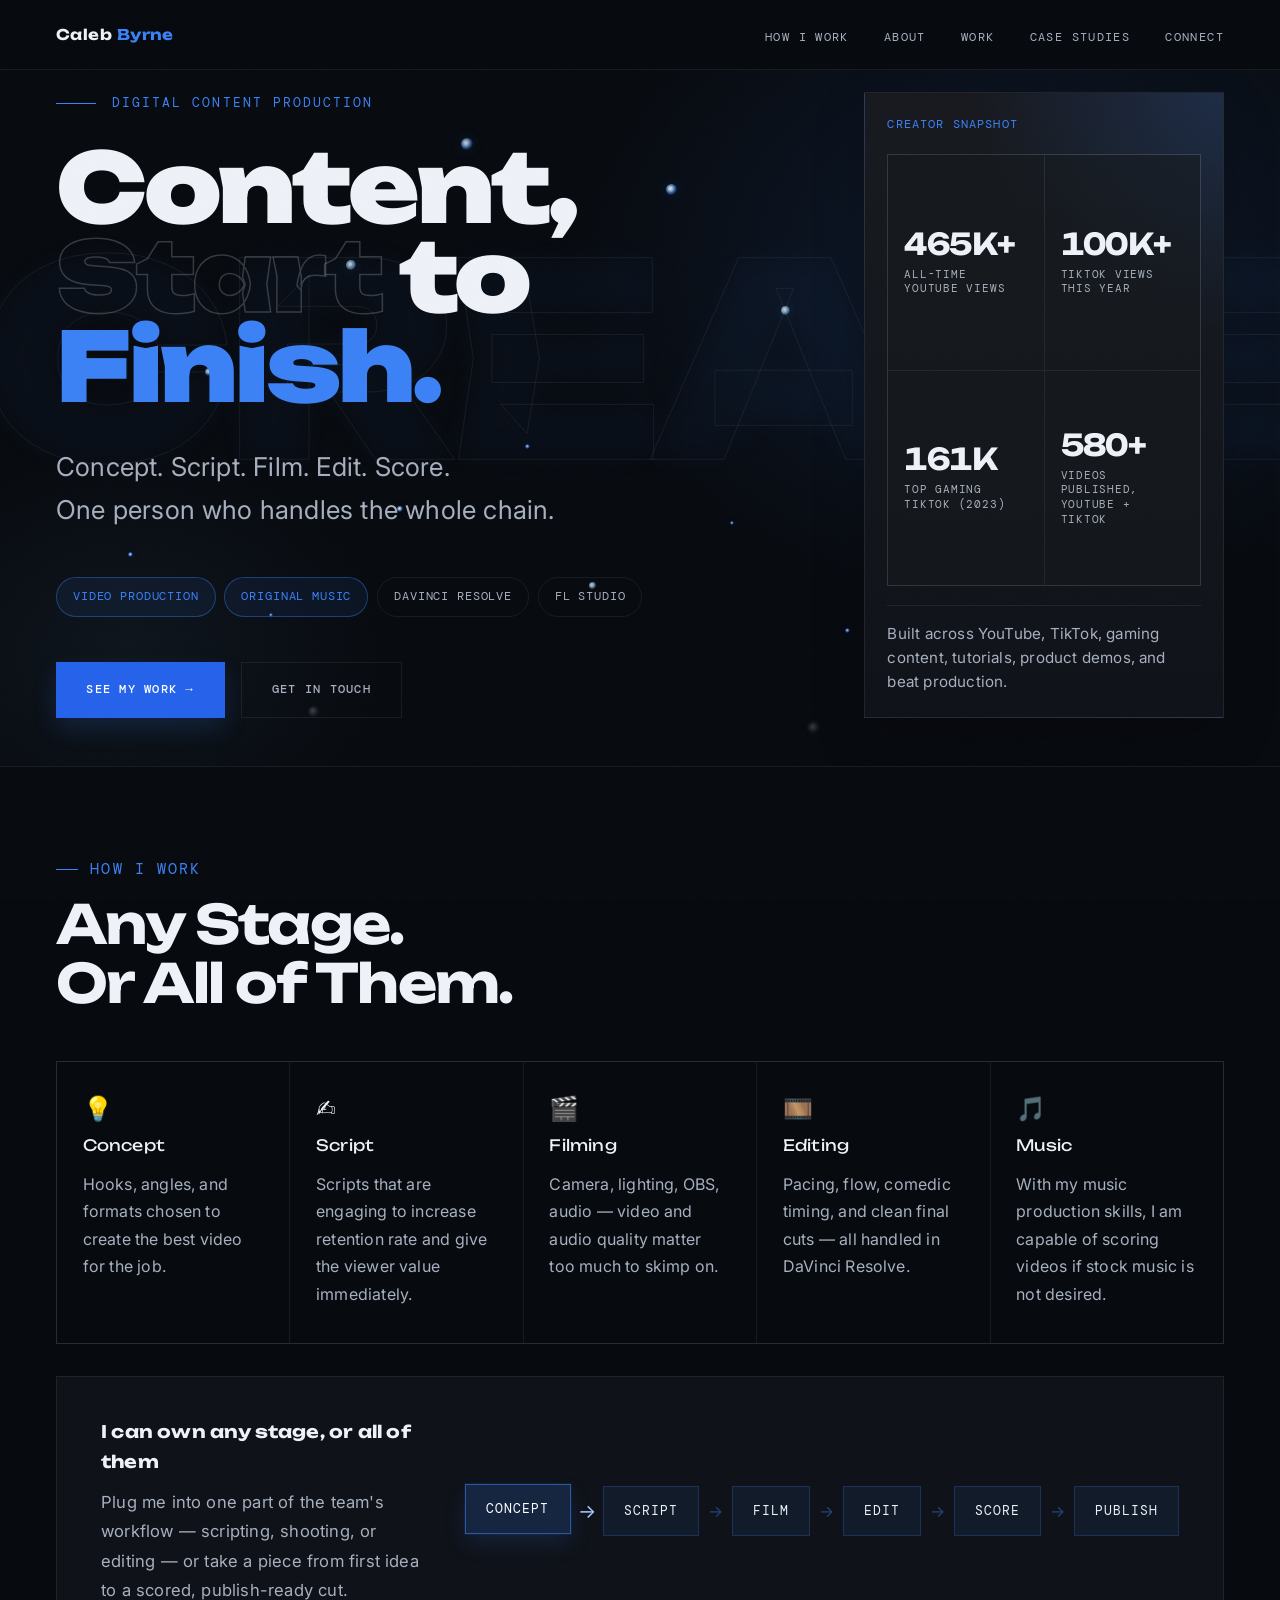
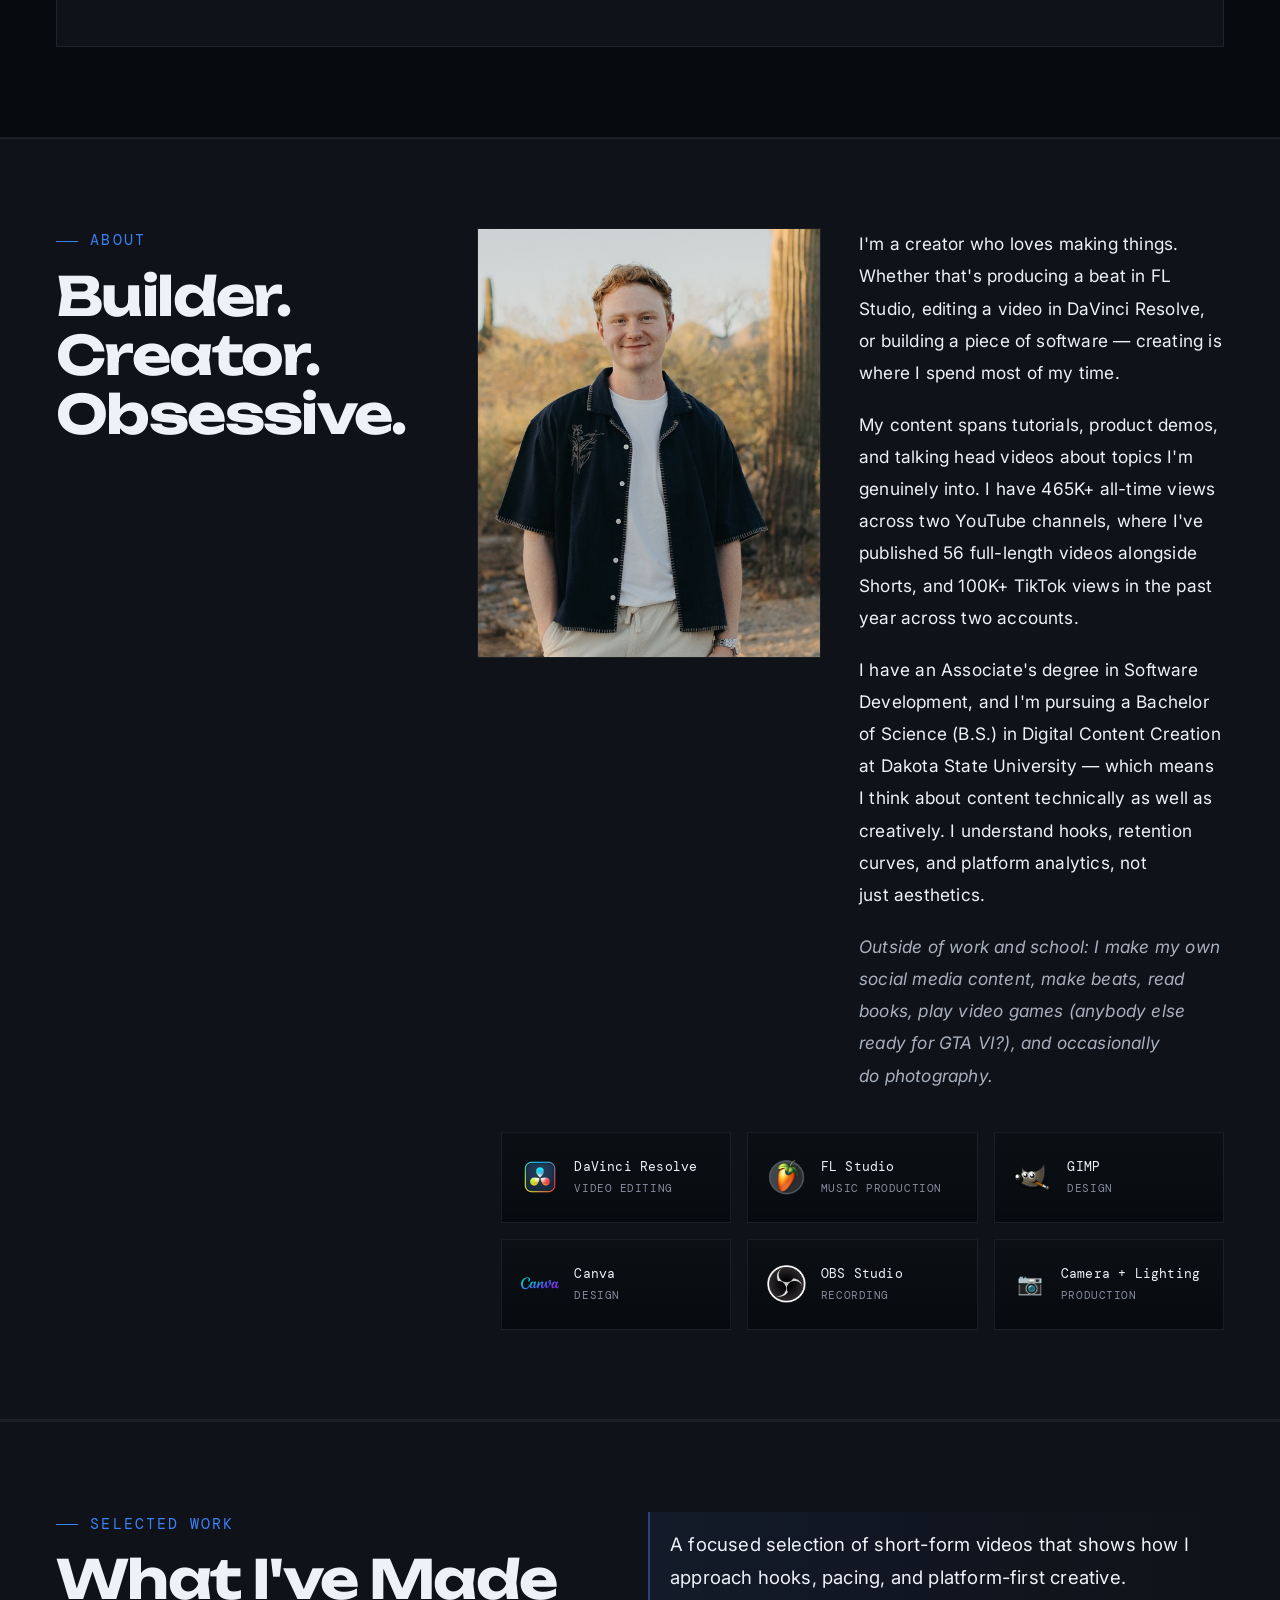
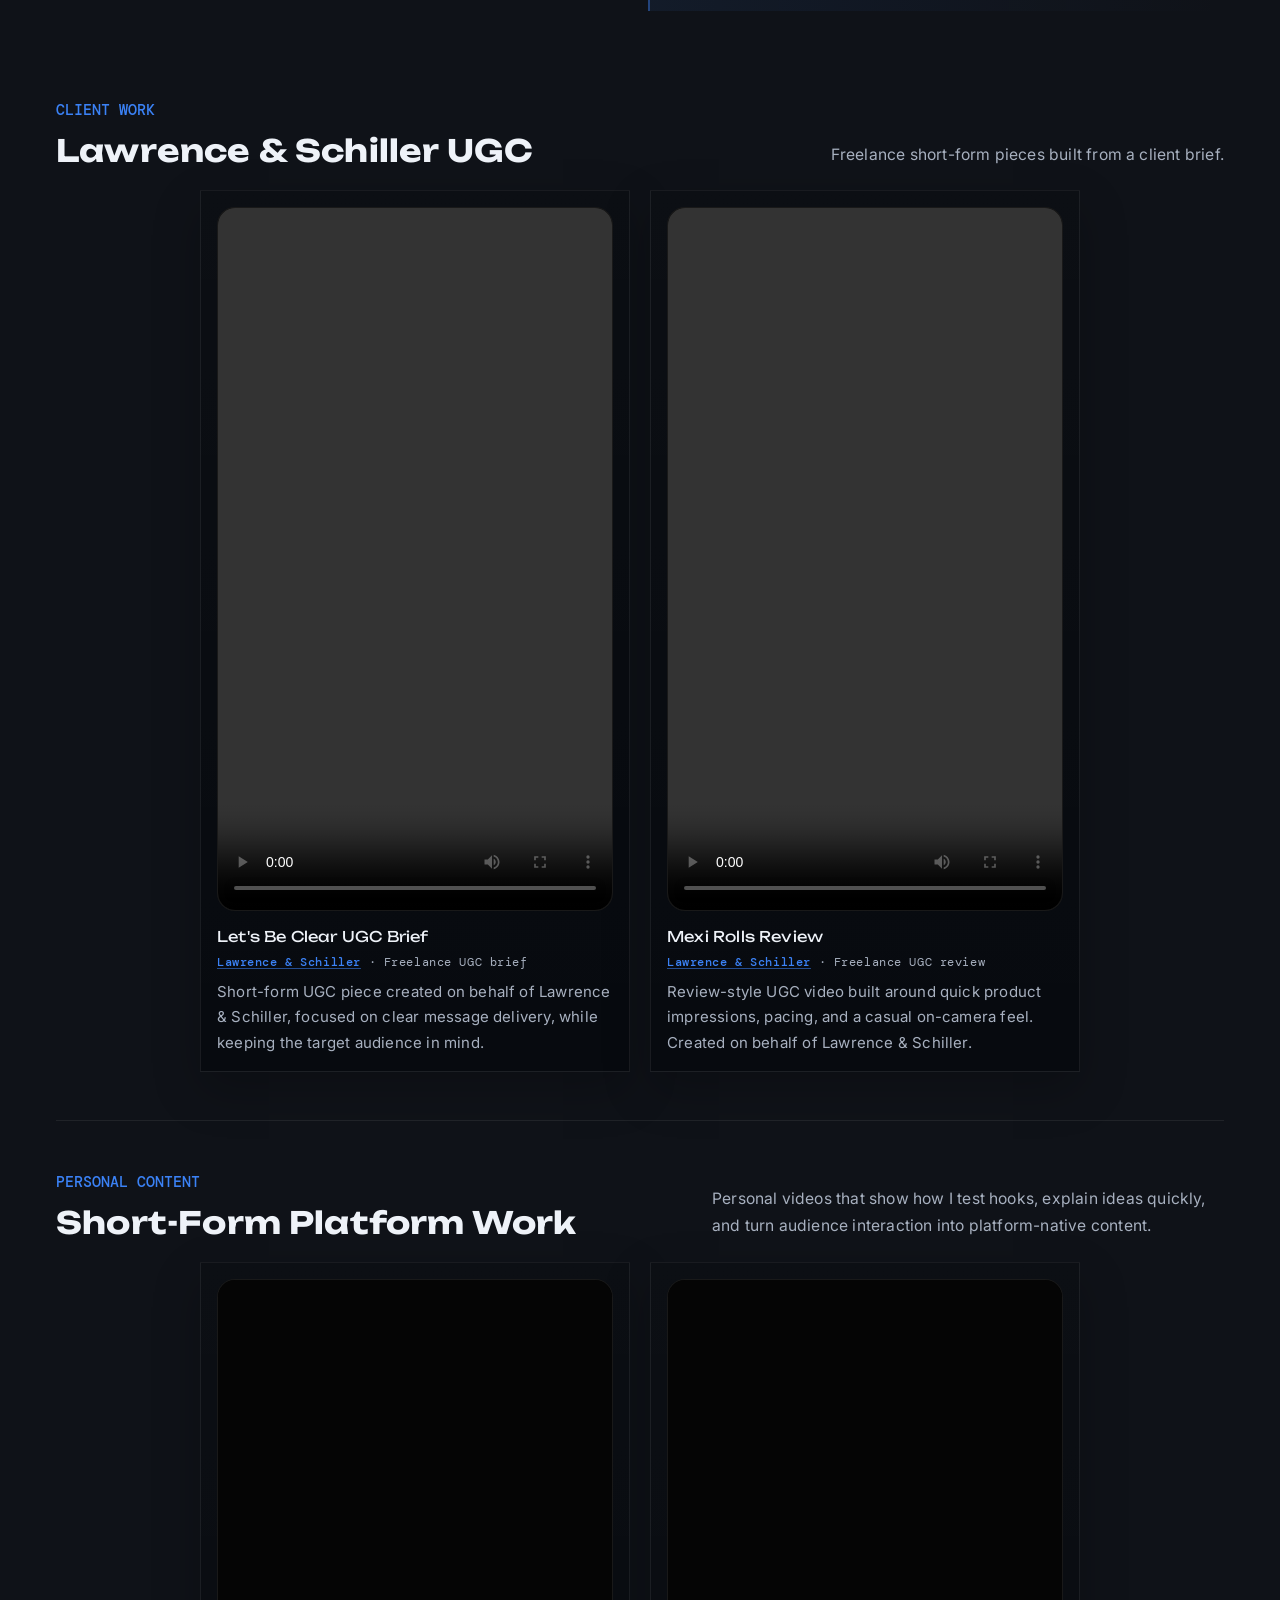
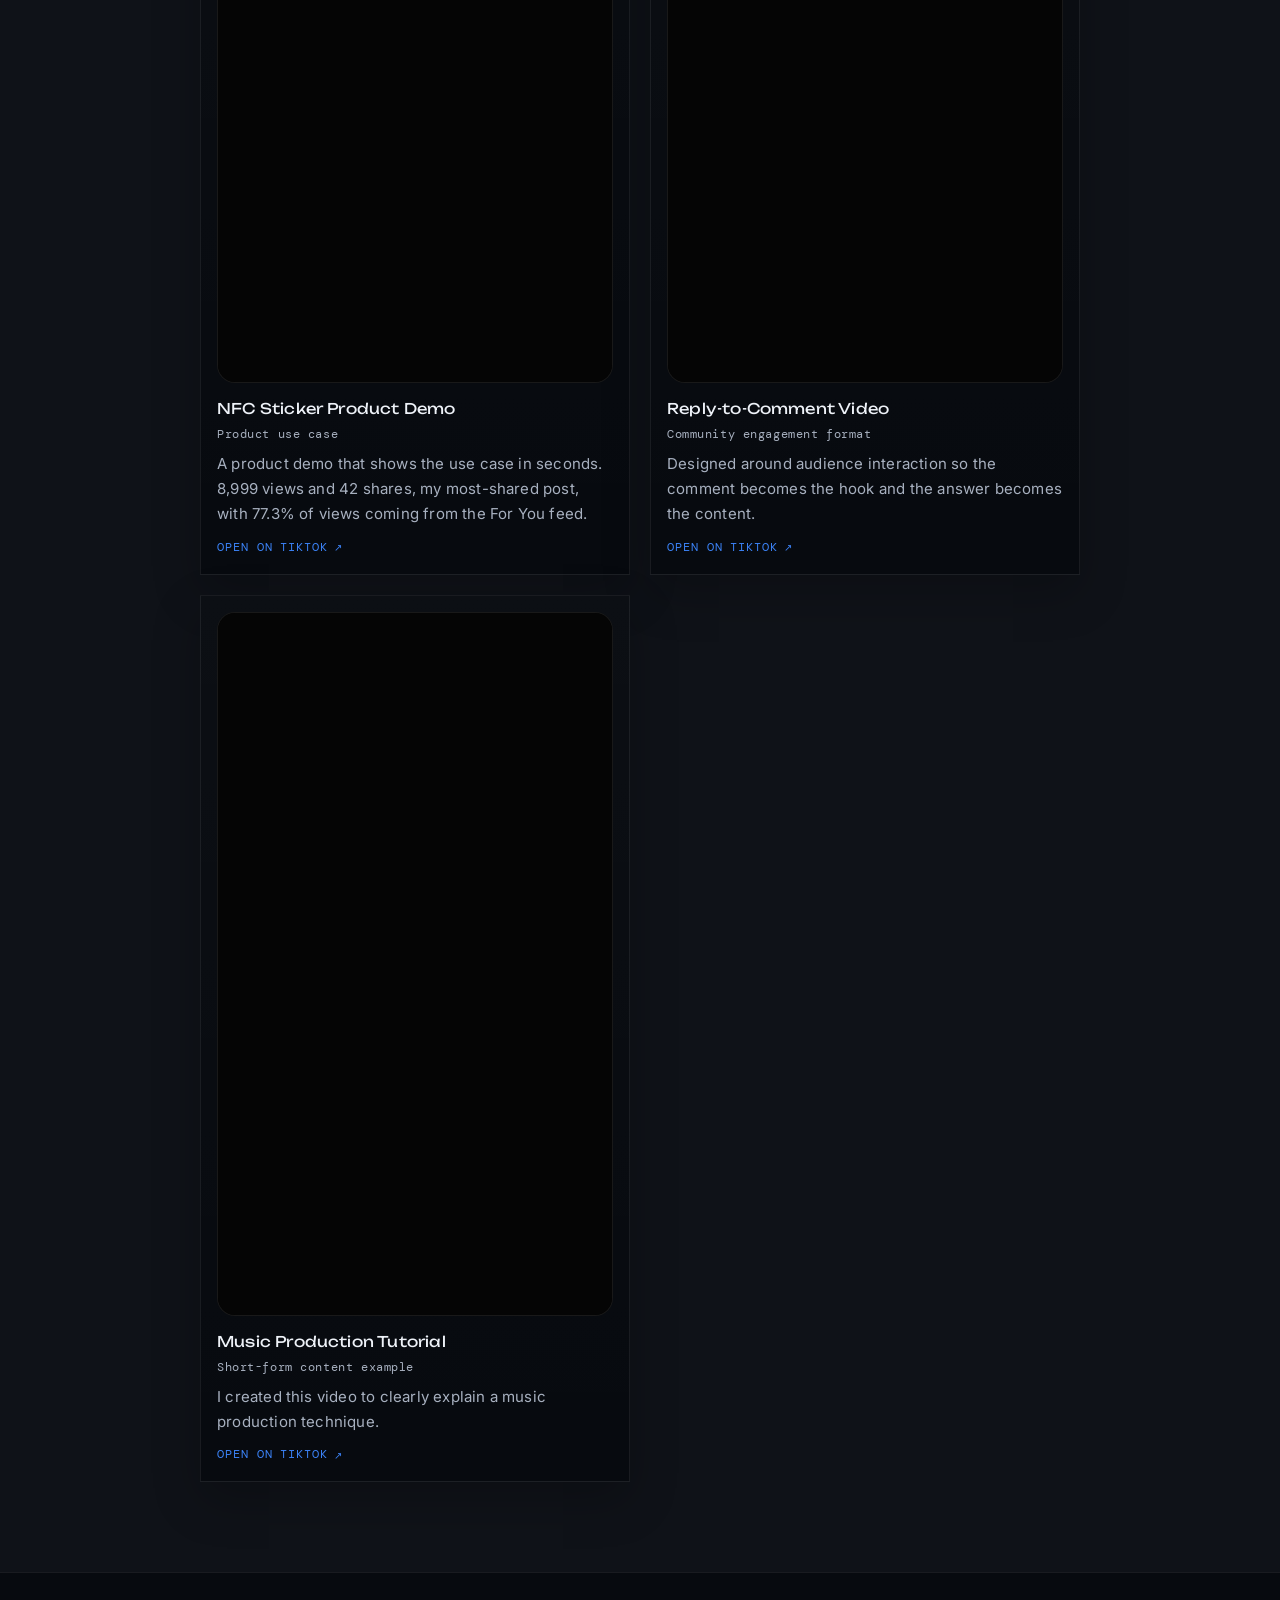
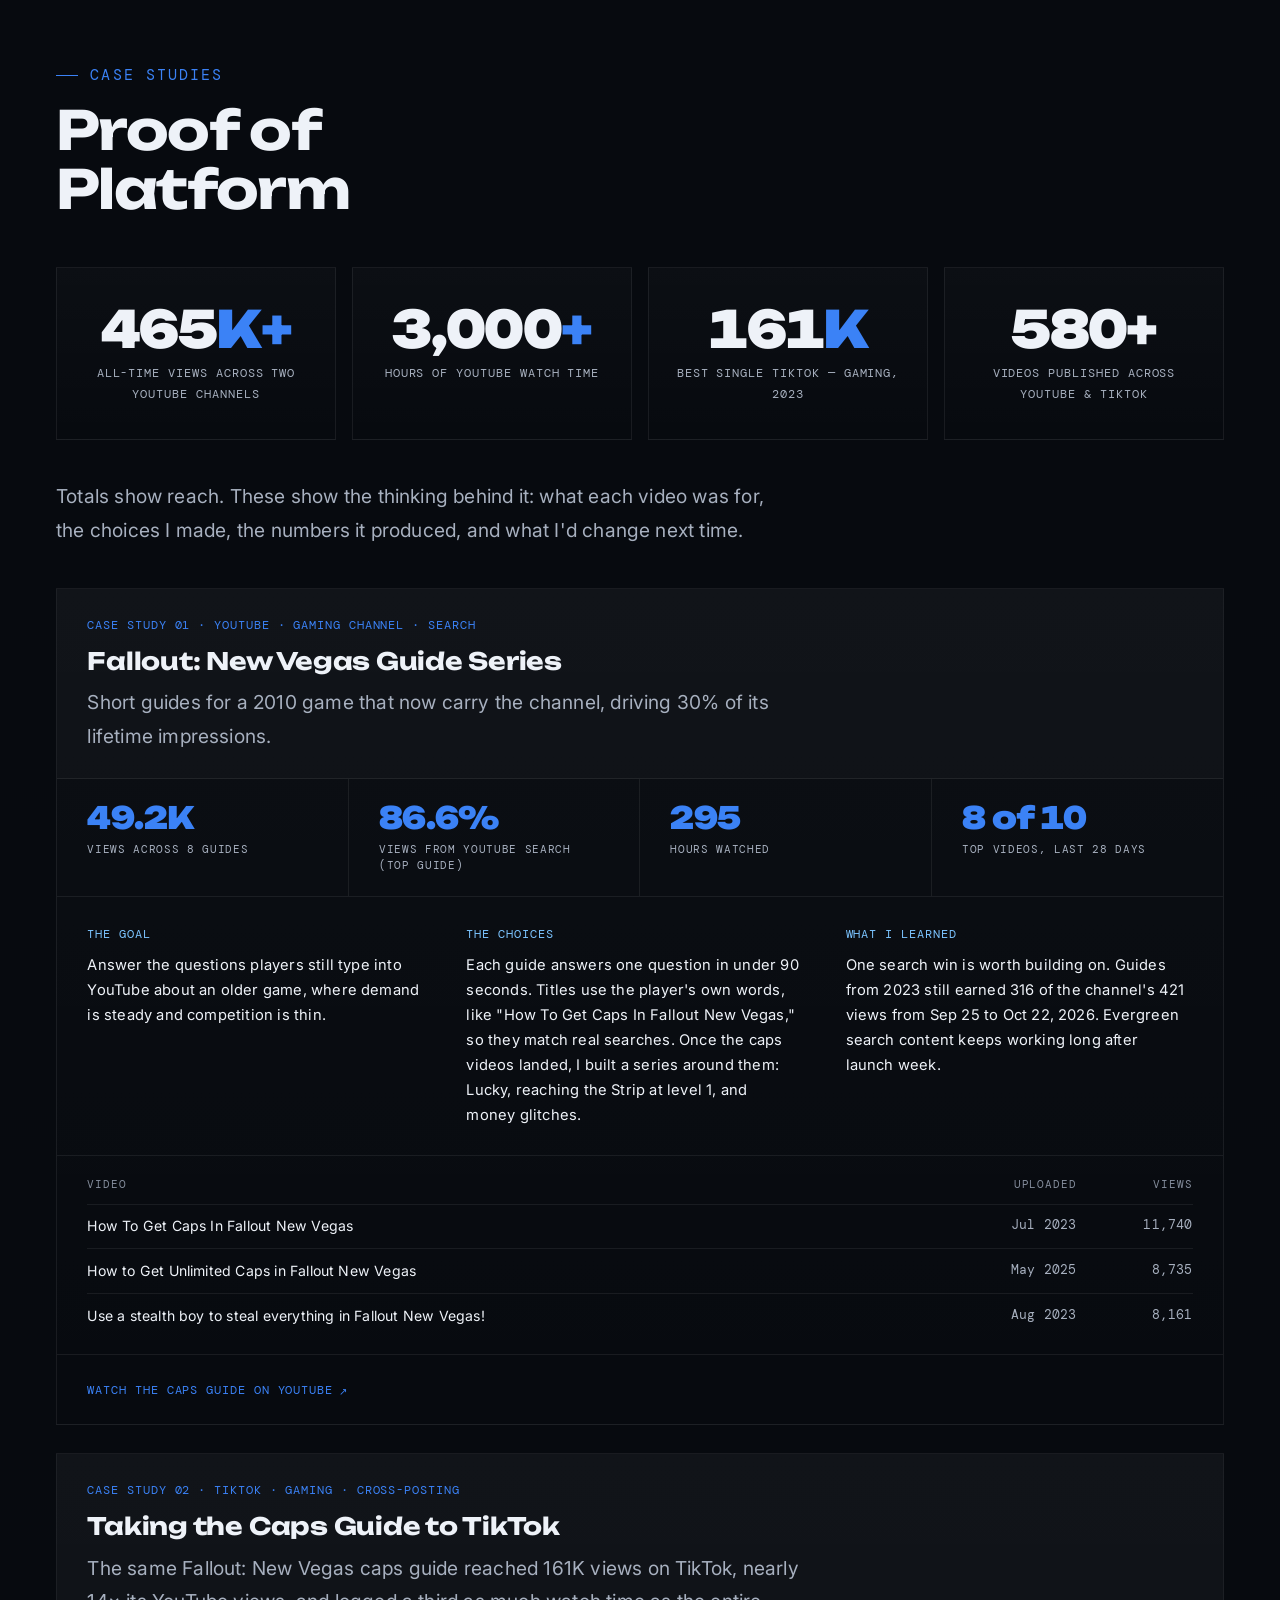
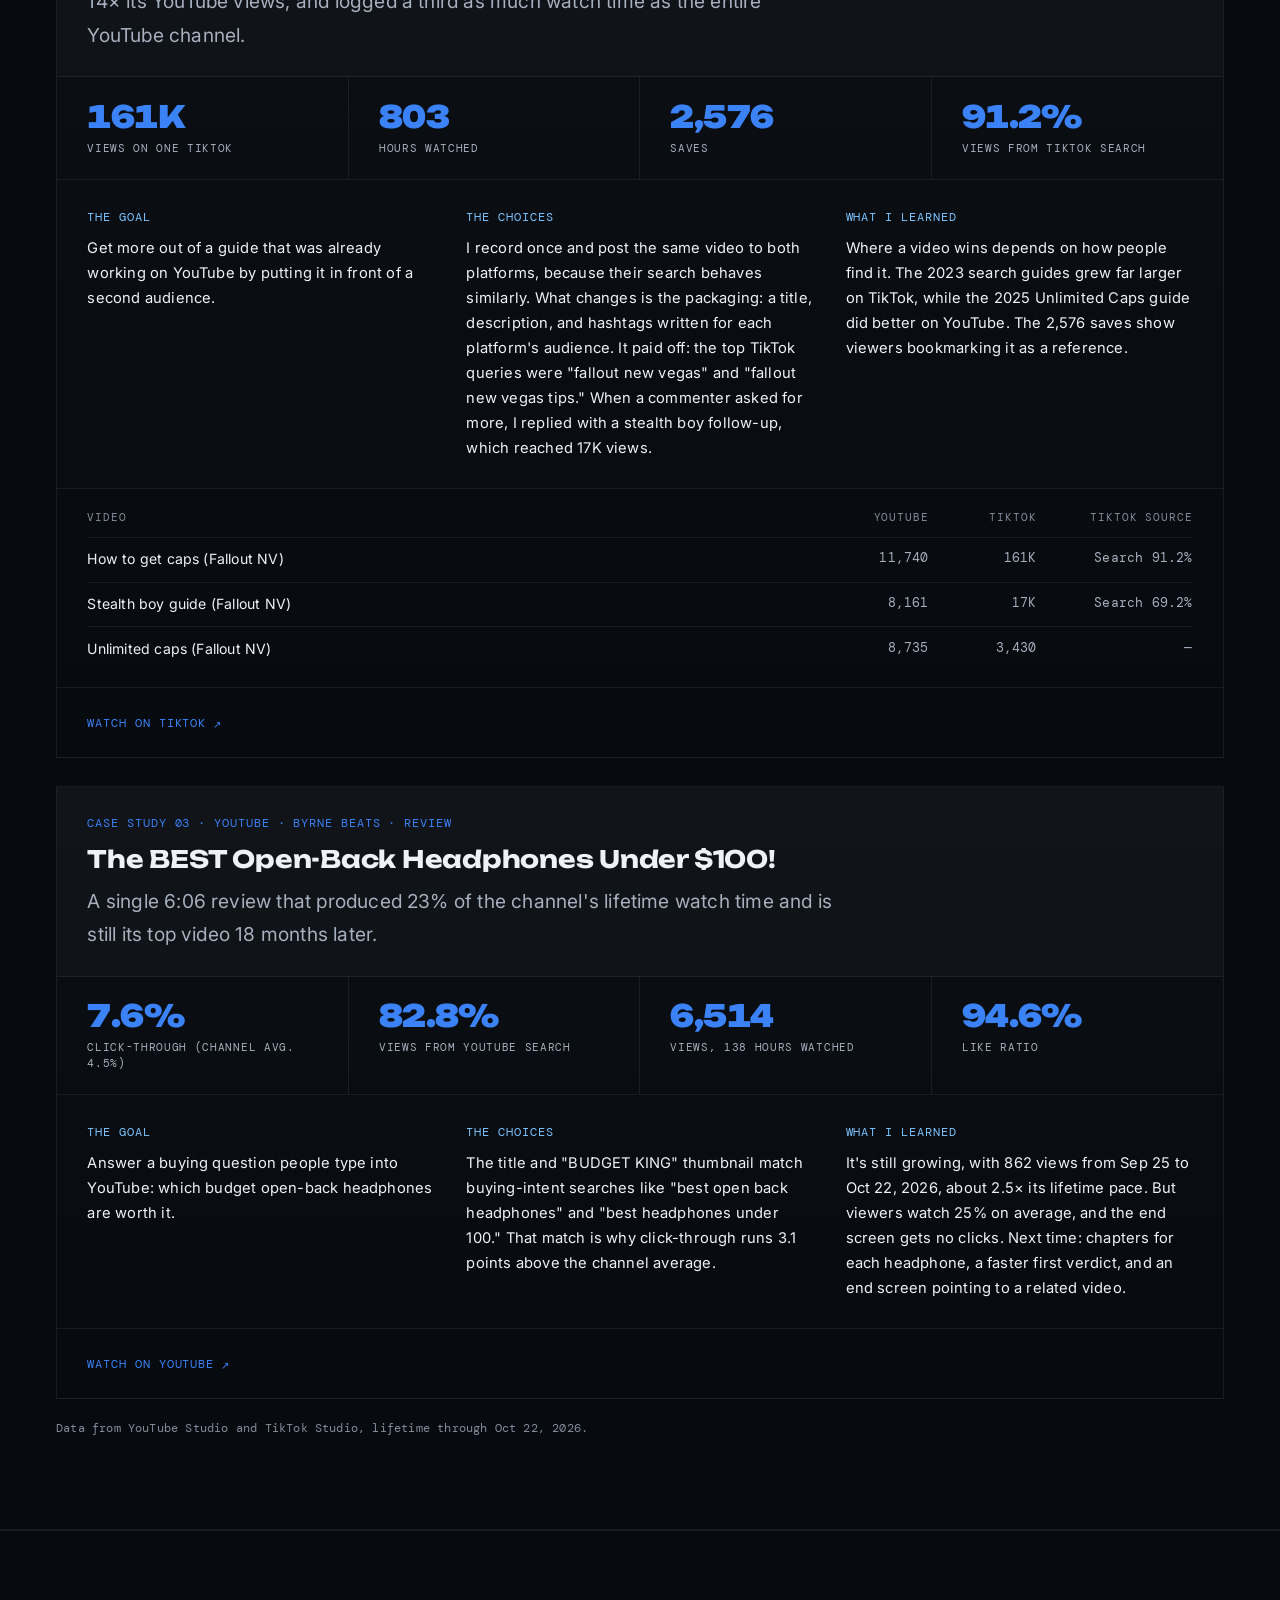
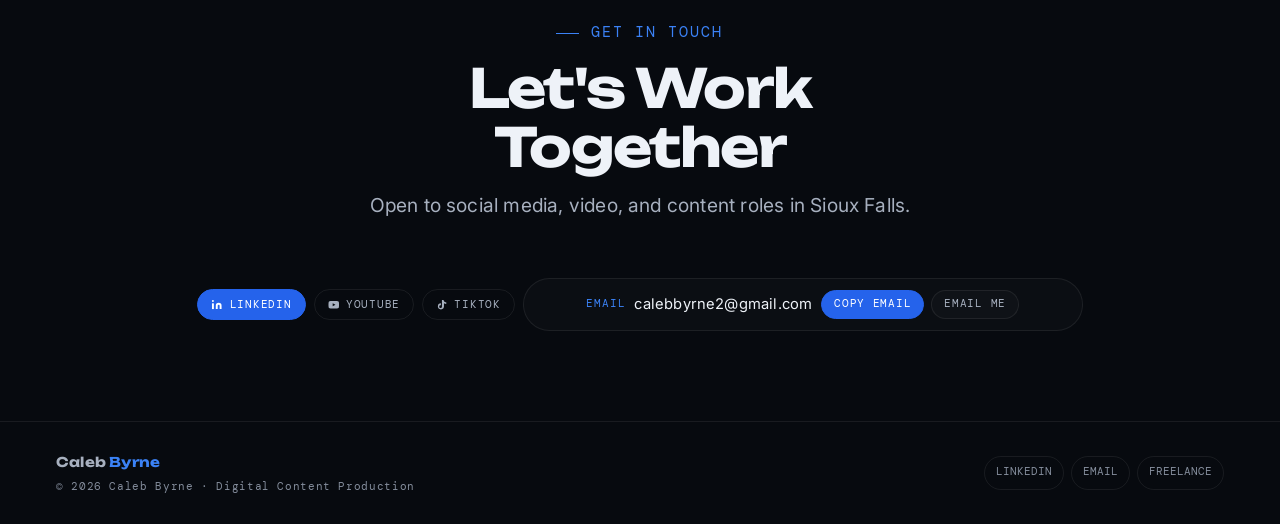
==== commit fb0b3b06: "Switch to a blue palette, add timeline hero intro, trim case studies - Recolor the site from orange/" ====
--- a/index.html
+++ b/index.html
@@ -6,7 +6,7 @@
 <title>Caleb Byrne — Digital Content, Start to Finish</title>
 <meta name="description" content="Caleb Byrne is a digital content producer who handles the whole chain — concept, script, filming, editing, and original music. 465K+ all-time YouTube views and a 161K-view gaming TikTok.">
 <meta name="author" content="Caleb Byrne">
-<meta name="theme-color" content="#080808">
+<meta name="theme-color" content="#070a0f">
 <link rel="canonical" href="https://calebbyrne1.github.io/Caleb-Byrne-Social-Media-Portfolio/">
 
 <!-- Social sharing preview (LinkedIn, iMessage, Discord, X) -->
@@ -31,6 +31,16 @@
 <link href="https://fonts.googleapis.com/css2?family=Unbounded:wght@300;400;700;900&family=Inter:wght@400;500;600;700&family=DM+Mono:wght@400;500&display=swap" rel="stylesheet">
 <link rel="stylesheet" href="caleb-byrne-portfolio.css">
 <noscript><style>.appear { opacity: 1; transform: none; }</style></noscript>
+<script>
+  // Timeline intro plays once per browser session (or on demand with ?intro); set before first paint so the hero doesn't flash
+  try {
+    if (!matchMedia('(prefers-reduced-motion: reduce)').matches &&
+        (!sessionStorage.getItem('cb-intro-seen') || /[?&]intro\b/.test(location.search))) {
+      document.documentElement.classList.add('intro');
+      sessionStorage.setItem('cb-intro-seen', '1');
+    }
+  } catch (e) {}
+</script>
 
 <script type="application/ld+json">
 {
@@ -85,7 +95,18 @@
     <div class="hero-content">
       <!-- HERO TEXT: eyebrow, headline, intro paragraph, pills, and CTA labels -->
       <div class="hero-tag">Digital Content Production</div>
-      <h1>Content,<br><span class="ghost">Start</span> to<br><span class="fire">Finish.</span></h1>
+      <h1><span class="h1-line">Content,</span><br><span class="h1-line"><span class="ghost">Start</span> to</span><br><span class="h1-line"><span class="fire">Finish.</span></span></h1>
+      <div class="hero-intro" aria-hidden="true">
+        <div class="hi-timecode"><span>00:00:00:00</span><span>00:00:05:00</span></div>
+        <div class="hi-track">
+          <span class="hi-clip">Concept</span>
+          <span class="hi-clip">Script</span>
+          <span class="hi-clip">Film</span>
+          <span class="hi-clip">Edit</span>
+          <span class="hi-clip">Score</span>
+        </div>
+        <span class="hi-playhead"></span>
+      </div>
       <p class="hero-value">Concept. Script. Film. Edit. Score.<br>One person who handles the whole chain.</p>
       <div class="hero-pills">
         <span class="pill lit">Video Production</span>
@@ -522,14 +543,13 @@
         </div>
         <div>
           <div class="cs-h">What I Learned</div>
-          <p>Where a video wins depends on how people find it. The 2023 search guides grew far larger on TikTok, the 2025 Unlimited Caps guide did better on YouTube, and the viral ARC Raiders clip performed about the same on both. The 2,576 saves show viewers bookmarking it as a reference.</p>
+          <p>Where a video wins depends on how people find it. The 2023 search guides grew far larger on TikTok, while the 2025 Unlimited Caps guide did better on YouTube. The 2,576 saves show viewers bookmarking it as a reference.</p>
         </div>
       </div>
       <div class="cs-table">
         <div class="cs-row cs-row-4 cs-row-head"><span>Video</span><span>YouTube</span><span>TikTok</span><span>TikTok source</span></div>
         <div class="cs-row cs-row-4"><span>How to get caps (Fallout NV)</span><span>11,740</span><span>161K</span><span>Search 91.2%</span></div>
         <div class="cs-row cs-row-4"><span>Stealth boy guide (Fallout NV)</span><span>8,161</span><span>17K</span><span>Search 69.2%</span></div>
-        <div class="cs-row cs-row-4"><span>I could not speak (ARC Raiders)</span><span>9,800</span><span>9,302</span><span>For You 99.2%</span></div>
         <div class="cs-row cs-row-4"><span>Unlimited caps (Fallout NV)</span><span>8,735</span><span>3,430</span><span>&mdash;</span></div>
       </div>
       <div class="cs-foot">
@@ -540,45 +560,7 @@
     <!-- CASE STUDY 03 -->
     <article class="cs-card appear">
       <div class="cs-head">
-        <div class="cs-kicker">Case Study 03 &middot; YouTube Shorts &middot; Gaming Channel &middot; Retention</div>
-        <h3 class="cs-title">Viral Gameplay Shorts</h3>
-        <p class="cs-sum">Five 10–25 second clips with 54K+ views between them, and viewers watching nearly all of each one, often more than once.</p>
-      </div>
-      <div class="cs-metrics">
-        <div class="cs-metric"><div class="cs-num">54.4K</div><div class="cs-lbl">Views across 5 clips</div></div>
-        <div class="cs-metric"><div class="cs-num">141.8%</div><div class="cs-lbl">Avg. viewed, ARC Raiders clip</div></div>
-        <div class="cs-metric"><div class="cs-num">75.3%</div><div class="cs-lbl">Stayed instead of swiping</div></div>
-        <div class="cs-metric"><div class="cs-num">8.7%</div><div class="cs-lbl">Click-through (2&times; channel avg.)</div></div>
-      </div>
-      <div class="cs-body">
-        <div>
-          <div class="cs-h">The Goal</div>
-          <p>Stop a scrolling viewer and hold them to the end of the clip.</p>
-        </div>
-        <div>
-          <div class="cs-h">The Choices</div>
-          <p>Cut the gameplay down to a single funny or impressive moment, short enough to finish before attention drops. Titles and pacing set up the payoff without giving it away.</p>
-        </div>
-        <div>
-          <div class="cs-h">What I Learned</div>
-          <p>An average above 100% means people loop the clip, which is the strongest retention signal a Short can get. The same approach carried from 2021 Overwatch clips to ARC Raiders in March 2026, which reached 9,800 views and became the channel's fourth most-viewed video.</p>
-        </div>
-      </div>
-      <div class="cs-table">
-        <div class="cs-row cs-row-head"><span>Video</span><span>Uploaded</span><span>Avg. viewed</span></div>
-        <div class="cs-row"><span>Swing That Axe! &middot; 17,000 views</span><span>Oct 2021</span><span>98.4%</span></div>
-        <div class="cs-row"><span>Overwatch - So Sad &middot; 10,258 views</span><span>Oct 2021</span><span>106.1%</span></div>
-        <div class="cs-row"><span>I could not speak (ARC Raiders) &middot; 9,800 views</span><span>Mar 2026</span><span>141.8%</span></div>
-      </div>
-      <div class="cs-foot">
-        <a class="w-action" href="https://www.youtube.com/shorts/r9A5JtXDYKI" target="_blank" rel="noopener noreferrer">Watch the ARC Raiders Short</a>
-      </div>
-    </article>
-
-    <!-- CASE STUDY 04 -->
-    <article class="cs-card appear">
-      <div class="cs-head">
-        <div class="cs-kicker">Case Study 04 &middot; YouTube &middot; Byrne Beats &middot; Review</div>
+        <div class="cs-kicker">Case Study 03 &middot; YouTube &middot; Byrne Beats &middot; Review</div>
         <h3 class="cs-title">The BEST Open-Back Headphones Under $100!</h3>
         <p class="cs-sum">A single 6:06 review that produced 23% of the channel's lifetime watch time and is still its top video 18 months later.</p>
       </div>
@@ -626,7 +608,7 @@
       LinkedIn
     </a>
     <a href="https://www.youtube.com/@byrnebeatswastaken" target="_blank" rel="noopener noreferrer" class="c-link">
-      <svg width="12" height="12" viewBox="0 0 24 24" fill="currentColor"><path d="M22.54 6.42a2.78 2.78 0 0 0-1.95-1.95C18.88 4 12 4 12 4s-6.88 0-8.59.47A2.78 2.78 0 0 0 1.46 6.42 29 29 0 0 0 1 12a29 29 0 0 0 .46 5.58 2.78 2.78 0 0 0 1.95 1.95C5.12 20 12 20 12 20s6.88 0 8.59-.47a2.78 2.78 0 0 0 1.95-1.95A29 29 0 0 0 23 12a29 29 0 0 0-.46-5.58z"/><polygon points="9.75 15.02 15.5 12 9.75 8.98 9.75 15.02" fill="#080808"/></svg>
+      <svg width="12" height="12" viewBox="0 0 24 24" fill="currentColor"><path d="M22.54 6.42a2.78 2.78 0 0 0-1.95-1.95C18.88 4 12 4 12 4s-6.88 0-8.59.47A2.78 2.78 0 0 0 1.46 6.42 29 29 0 0 0 1 12a29 29 0 0 0 .46 5.58 2.78 2.78 0 0 0 1.95 1.95C5.12 20 12 20 12 20s6.88 0 8.59-.47a2.78 2.78 0 0 0 1.95-1.95A29 29 0 0 0 23 12a29 29 0 0 0-.46-5.58z"/><polygon points="9.75 15.02 15.5 12 9.75 8.98 9.75 15.02" fill="#070a0f"/></svg>
       YouTube
     </a>
     <a href="https://www.tiktok.com/@byrnebeatswastaken?is_from_webapp=1&sender_device=pc" target="_blank" rel="noopener noreferrer" class="c-link">
@@ -741,6 +723,55 @@
     });
   }, { threshold: 0.08 });
   document.querySelectorAll('.appear').forEach(el => io.observe(el));
+
+  // Hero intro: count the snapshot stats up as the card lands, and let any input skip to the finished hero
+  if (document.documentElement.classList.contains('intro')) {
+    const introStats = Array.from(document.querySelectorAll('.hero-proof-stat strong'))
+      .map((el) => {
+        const match = el.textContent.match(/^(\d+)(.*)$/);
+        return match ? { el, final: el.textContent, value: Number(match[1]), suffix: match[2] } : null;
+      })
+      .filter(Boolean);
+    const timecode = document.querySelector('.hi-timecode span');
+    const skipEvents = ['pointerdown', 'keydown', 'wheel', 'touchstart'];
+    let countFrame = null;
+    let timecodeFrame = null;
+    let countTimer = null;
+    let finishTimer = null;
+
+    function finishIntro() {
+      if (!document.documentElement.classList.contains('intro')) return;
+      document.documentElement.classList.remove('intro');
+      window.cancelAnimationFrame(countFrame);
+      window.cancelAnimationFrame(timecodeFrame);
+      window.clearTimeout(countTimer);
+      window.clearTimeout(finishTimer);
+      introStats.forEach((stat) => { stat.el.textContent = stat.final; });
+      skipEvents.forEach((type) => window.removeEventListener(type, finishIntro));
+    }
+
+    // The 1.2s playhead sweep reads as five seconds of footage at 24fps
+    function runTimecode(now, start = now) {
+      const t = Math.min((now - start) / 1200, 1);
+      const frames = Math.round(t * 5 * 24);
+      const pad = (n) => String(n).padStart(2, '0');
+      if (timecode) timecode.textContent = `00:00:${pad(Math.floor(frames / 24))}:${pad(frames % 24)}`;
+      if (t < 1) timecodeFrame = window.requestAnimationFrame((next) => runTimecode(next, start));
+    }
+
+    function countStats(now, start = now) {
+      const t = Math.min((now - start) / 800, 1);
+      const eased = 1 - Math.pow(1 - t, 3);
+      introStats.forEach((stat) => { stat.el.textContent = `${Math.round(stat.value * eased)}${stat.suffix}`; });
+      if (t < 1) countFrame = window.requestAnimationFrame((next) => countStats(next, start));
+    }
+
+    introStats.forEach((stat) => { stat.el.textContent = `0${stat.suffix}`; });
+    window.setTimeout(() => { timecodeFrame = window.requestAnimationFrame(runTimecode); }, 600);
+    countTimer = window.setTimeout(() => { countFrame = window.requestAnimationFrame(countStats); }, 1900);
+    finishTimer = window.setTimeout(finishIntro, 3000);
+    skipEvents.forEach((type) => window.addEventListener(type, finishIntro, { passive: true }));
+  }
 
   const hero = document.querySelector('.hero');
   const heroWord = document.querySelector('.hero-bg-word');
--- a/caleb-byrne-portfolio.css
+++ b/caleb-byrne-portfolio.css
@@ -2,30 +2,31 @@
 
   :root {
     color-scheme: dark;
-    --bg:       #080808;
-    --ink:      #f0ece4;
-    --muted:    #b6ab9d;
-    --soft:     #8f877d;
-    --dim:      #111010;
+    --bg:       #070a0f;
+    --ink:      #eef2f8;
+    --muted:    #a7b0bf;
+    --soft:     #848d9c;
+    --dim:      #0f1218;
     --rule:     rgba(255,255,255,0.07);
-    --fire:     #e05c20;
-    --gold:     #c9a84c;
-    --fire-dim: rgba(224,92,32,0.08);
+    --blue:     #3b82f6;
+    --blue-deep: #2563eb;
+    --sky:      #7cc4ff;
+    --blue-dim: rgba(59,130,246,0.08);
   }
 
   html {
     scroll-behavior: smooth;
     -webkit-text-size-adjust: 100%;
-    scrollbar-color: #2a2724 #0c0c0c;
+    scrollbar-color: #252b35 #0c0c0c;
     scrollbar-width: thin;
   }
 
-  ::selection { background: rgba(224,92,32,0.3); color: var(--ink); }
+  ::selection { background: rgba(59,130,246,0.3); color: var(--ink); }
 
   ::-webkit-scrollbar { width: 10px; height: 10px; }
   ::-webkit-scrollbar-track { background: #0c0c0c; }
-  ::-webkit-scrollbar-thumb { background: #2a2724; border: 2px solid #0c0c0c; border-radius: 999px; }
-  ::-webkit-scrollbar-thumb:hover { background: #3d3733; }
+  ::-webkit-scrollbar-thumb { background: #252b35; border: 2px solid #0c0c0c; border-radius: 999px; }
+  ::-webkit-scrollbar-thumb:hover { background: #36404e; }
 
   body {
     background: var(--bg);
@@ -59,7 +60,7 @@
     z-index: 400;
     transform: translateY(-160%);
     padding: 0.7rem 1.1rem;
-    background: var(--fire);
+    background: var(--blue);
     color: #fff;
     font-family: 'DM Mono', monospace;
     font-size: 0.72rem;
@@ -79,7 +80,7 @@
     align-items: center;
     justify-content: space-between;
     padding: 1.1rem 3.5rem;
-    background: rgba(8,8,8,0.9);
+    background: rgba(7,10,15,0.9);
     backdrop-filter: blur(18px);
     border-bottom: 1px solid var(--rule);
     transition: padding 0.28s ease, background 0.28s ease, box-shadow 0.28s ease;
@@ -87,7 +88,7 @@
   nav.is-scrolled {
     padding-top: 0.8rem;
     padding-bottom: 0.8rem;
-    background: rgba(8,8,8,0.96);
+    background: rgba(7,10,15,0.96);
     box-shadow: 0 12px 30px rgba(0,0,0,0.36);
   }
   /* Reading-progress hairline pinned to the nav's lower edge */
@@ -97,7 +98,7 @@
     left: 0; bottom: -1px;
     height: 1px;
     width: 100%;
-    background: linear-gradient(90deg, var(--fire), #f0a35c);
+    background: linear-gradient(90deg, var(--blue), #7cc4ff);
     transform: scaleX(var(--scroll-progress, 0));
     transform-origin: left;
     opacity: 0.75;
@@ -112,7 +113,7 @@
     transition: opacity 0.2s ease;
   }
   .nav-logo:hover { opacity: 0.72; }
-  .nav-logo em { color: var(--fire); font-style: normal; }
+  .nav-logo em { color: var(--blue); font-style: normal; }
   .nav-toggle {
     display: none;
     width: 3rem;
@@ -151,12 +152,12 @@
     position: absolute;
     left: 0; right: 0; bottom: -0.42rem;
     height: 1px;
-    background: var(--fire);
+    background: var(--blue);
     transform: scaleX(0);
     transform-origin: left;
     transition: transform 0.28s ease;
   }
-  .nav-links a:hover { color: var(--fire); }
+  .nav-links a:hover { color: var(--blue); }
   .nav-links a:hover::after,
   .nav-links a.is-active::after { transform: scaleX(1); }
   .nav-links a.is-active { color: var(--ink); }
@@ -178,8 +179,8 @@
     position: absolute;
     inset: 0;
     background:
-      radial-gradient(ellipse 55% 70% at 80% 35%, rgba(224,92,32,0.13) 0%, transparent 65%),
-      radial-gradient(ellipse 35% 45% at 10% 85%, rgba(201,168,76,0.06) 0%, transparent 60%);
+      radial-gradient(ellipse 55% 70% at 80% 35%, rgba(59,130,246,0.13) 0%, transparent 65%),
+      radial-gradient(ellipse 35% 45% at 10% 85%, rgba(124,196,255,0.06) 0%, transparent 60%);
     pointer-events: none;
   }
   .hero-layout {
@@ -207,10 +208,10 @@
     height: var(--size);
     border-radius: 50%;
     background:
-      radial-gradient(circle at 40% 40%, rgba(255,245,230,0.95), rgba(255,190,120,0.8) 28%, rgba(224,92,32,0.58) 54%, rgba(224,92,32,0) 76%);
+      radial-gradient(circle at 40% 40%, rgba(235,244,255,0.95), rgba(150,200,255,0.8) 28%, rgba(59,130,246,0.58) 54%, rgba(59,130,246,0) 76%);
     box-shadow:
-      0 0 16px rgba(255,120,40,0.22),
-      0 0 34px rgba(224,92,32,0.12);
+      0 0 16px rgba(80,150,255,0.22),
+      0 0 34px rgba(59,130,246,0.12);
     opacity: var(--peak-opacity);
     filter: blur(var(--blur, 0px));
     transform:
@@ -235,17 +236,17 @@
   }
   .hero-particle[data-glow="gold"] {
     background:
-      radial-gradient(circle at 40% 40%, rgba(255,248,236,0.95), rgba(255,214,132,0.78) 30%, rgba(201,168,76,0.6) 56%, rgba(201,168,76,0) 78%);
+      radial-gradient(circle at 40% 40%, rgba(238,246,255,0.95), rgba(170,220,255,0.78) 30%, rgba(124,196,255,0.6) 56%, rgba(124,196,255,0) 78%);
     box-shadow:
-      0 0 14px rgba(255,214,132,0.18),
-      0 0 28px rgba(201,168,76,0.12);
+      0 0 14px rgba(170,220,255,0.18),
+      0 0 28px rgba(124,196,255,0.12);
   }
   .hero-particle[data-glow="ember"] {
     background:
-      radial-gradient(circle at 45% 45%, rgba(255,245,240,0.9), rgba(255,166,82,0.75) 24%, rgba(255,102,34,0.7) 48%, rgba(160,35,0,0.24) 66%, rgba(160,35,0,0) 82%);
+      radial-gradient(circle at 45% 45%, rgba(236,244,255,0.9), rgba(120,180,255,0.75) 24%, rgba(50,110,240,0.7) 48%, rgba(20,50,160,0.24) 66%, rgba(20,50,160,0) 82%);
     box-shadow:
-      0 0 10px rgba(255,105,35,0.22),
-      0 0 24px rgba(255,70,20,0.1);
+      0 0 10px rgba(60,120,250,0.22),
+      0 0 24px rgba(40,90,240,0.1);
   }
   .hero-particle[data-glow="smoke"] {
     background:
@@ -273,7 +274,7 @@
     letter-spacing: -0.04em;
     z-index: 0;
     opacity: 0.5;
-    text-shadow: 0 0 26px rgba(224,92,32,0.08);
+    text-shadow: 0 0 26px rgba(59,130,246,0.08);
     transition: opacity 0.12s linear;
     animation: heroWordFloat 5.5s ease-in-out infinite;
   }
@@ -284,13 +285,13 @@
     font-size: 0.8rem;
     letter-spacing: 0.16em;
     text-transform: uppercase;
-    color: var(--fire);
+    color: var(--blue);
     margin-bottom: 1.8rem;
     display: flex;
     align-items: center;
     gap: 1rem;
   }
-  .hero-tag::before { content: ''; display: block; width: 2.5rem; height: 1px; background: var(--fire); }
+  .hero-tag::before { content: ''; display: block; width: 2.5rem; height: 1px; background: var(--blue); }
 
   h1 {
     font-family: 'Unbounded', sans-serif;
@@ -301,8 +302,8 @@
     color: var(--ink);
     margin-bottom: 2.2rem;
   }
-  h1 .ghost { color: transparent; -webkit-text-stroke: 1.5px rgba(240,236,228,0.2); }
-  h1 .fire { color: var(--fire); }
+  h1 .ghost { color: transparent; -webkit-text-stroke: 1.5px rgba(238,242,248,0.2); }
+  h1 .fire { color: var(--blue); }
 
   .hero-value {
     font-family: 'Inter', system-ui, sans-serif;
@@ -325,7 +326,7 @@
     color: var(--muted);
     border-radius: 999px;
   }
-  .pill.lit { border-color: rgba(224,92,32,0.38); color: var(--fire); background: var(--fire-dim); }
+  .pill.lit { border-color: rgba(59,130,246,0.38); color: var(--blue); background: var(--blue-dim); }
 
   .hero-ctas { display: flex; gap: 1rem; flex-wrap: wrap; }
   .hero-proof {
@@ -337,7 +338,7 @@
     padding: 1.4rem;
     border: 1px solid var(--rule);
     background:
-      radial-gradient(circle at top right, rgba(224,92,32,0.18), transparent 34%),
+      radial-gradient(circle at top right, rgba(59,130,246,0.18), transparent 34%),
       linear-gradient(180deg, rgba(255,255,255,0.03), rgba(255,255,255,0)),
       var(--dim);
     box-shadow: 0 20px 50px rgba(0,0,0,0.2);
@@ -348,7 +349,7 @@
     font-size: 0.72rem;
     letter-spacing: 0.1em;
     text-transform: uppercase;
-    color: var(--fire);
+    color: var(--blue);
   }
   .hero-proof-grid {
     flex: 1;
@@ -365,7 +366,7 @@
     justify-content: center;
     gap: 0.5rem;
     padding: 1rem;
-    background: rgba(8,8,8,0.52);
+    background: rgba(7,10,15,0.52);
   }
   .hero-proof-stat strong {
     font-family: 'Unbounded', sans-serif;
@@ -403,8 +404,8 @@
     gap: 0.5rem;
     transition: background 0.2s ease, border-color 0.2s ease, color 0.2s ease, transform 0.2s ease, box-shadow 0.2s ease;
   }
-  .btn-primary { background: var(--fire); color: #fff; box-shadow: 0 10px 24px rgba(224,92,32,0.16); }
-  .btn-primary:hover { background: #c44d18; transform: translateY(-1px); box-shadow: 0 14px 30px rgba(224,92,32,0.24); }
+  .btn-primary { background: var(--blue-deep); color: #fff; box-shadow: 0 10px 24px rgba(59,130,246,0.16); }
+  .btn-primary:hover { background: #1d4ed8; transform: translateY(-1px); box-shadow: 0 14px 30px rgba(59,130,246,0.24); }
   .btn-primary:active { transform: translateY(0); }
   .btn-ghost { border: 1px solid var(--rule); color: var(--muted); }
   .btn-ghost:hover { border-color: rgba(255,255,255,0.18); color: var(--ink); transform: translateY(-1px); }
@@ -418,13 +419,13 @@
     font-size: 0.92rem;
     letter-spacing: 0.14em;
     text-transform: uppercase;
-    color: var(--fire);
+    color: var(--blue);
     margin-bottom: 0.8rem;
     display: flex;
     align-items: center;
     gap: 0.75rem;
   }
-  .s-tag::before { content: ''; display: block; width: 1.4rem; height: 1px; background: var(--fire); }
+  .s-tag::before { content: ''; display: block; width: 1.4rem; height: 1px; background: var(--blue); }
   h2 {
     font-family: 'Unbounded', sans-serif;
     font-weight: 700;
@@ -464,7 +465,7 @@
     content: '';
     position: absolute;
     top: 0; left: 0; right: 0; height: 2px;
-    background: var(--fire);
+    background: var(--blue);
     transform: scaleX(0);
     transform-origin: left;
     transition: transform 0.3s;
@@ -496,27 +497,27 @@
     text-transform: uppercase;
     color: var(--ink);
     padding: 0.8rem 1.25rem;
-    background: var(--fire-dim);
-    border: 1px solid rgba(224,92,32,0.22);
+    background: var(--blue-dim);
+    border: 1px solid rgba(59,130,246,0.22);
     white-space: nowrap;
     transition: transform 0.28s ease, background 0.28s ease, border-color 0.28s ease, color 0.28s ease, box-shadow 0.28s ease;
   }
   .pa {
     font-size: 1rem;
-    color: var(--fire);
+    color: var(--blue);
     padding: 0 0.4rem;
     transition: color 0.28s ease, transform 0.28s ease, opacity 0.28s ease;
     opacity: 0.45;
   }
   .ps.is-live {
-    background: rgba(224,92,32,0.18);
-    border-color: rgba(224,92,32,0.55);
+    background: rgba(59,130,246,0.18);
+    border-color: rgba(59,130,246,0.55);
     color: #fff;
     transform: translateY(-2px);
-    box-shadow: 0 0 0 1px rgba(224,92,32,0.08), 0 10px 22px rgba(224,92,32,0.14);
+    box-shadow: 0 0 0 1px rgba(59,130,246,0.08), 0 10px 22px rgba(59,130,246,0.14);
   }
   .pa.is-live {
-    color: #ffb48d;
+    color: #a9cbff;
     opacity: 1;
     transform: scale(1.2);
   }
@@ -565,7 +566,7 @@
     border: 1px solid var(--rule);
     min-height: 88px;
   }
-  .t-card:hover { background: #141414; border-color: rgba(224,92,32,0.2); transform: translateY(-2px); }
+  .t-card:hover { background: #141414; border-color: rgba(59,130,246,0.2); transform: translateY(-2px); }
   .t-card > img {
     width: 2.4rem;
     height: 2.4rem;
@@ -592,9 +593,9 @@
     transition: background 0.2s, border-color 0.2s, transform 0.2s;
     border: 1px solid var(--rule);
   }
-  .s-cell:hover { background: var(--dim); border-color: rgba(224,92,32,0.18); transform: translateY(-2px); }
+  .s-cell:hover { background: var(--dim); border-color: rgba(59,130,246,0.18); transform: translateY(-2px); }
   .s-num { font-family: 'Unbounded', sans-serif; font-weight: 900; font-size: clamp(2.2rem, 4vw, 3.4rem); color: var(--ink); line-height: 1; margin-bottom: 0.5rem; letter-spacing: -0.03em; }
-  .s-num em { color: var(--fire); font-style: normal; }
+  .s-num em { color: var(--blue); font-style: normal; }
   .s-lbl { font-family: 'DM Mono', monospace; font-size: 0.74rem; letter-spacing: 0.08em; text-transform: uppercase; color: var(--muted); }
 
   .pl-grid { display: grid; grid-template-columns: 1fr 1fr; gap: 1.5rem; align-items: start; }
@@ -609,7 +610,7 @@
   .tt-ico { background: #010101; border: 1px solid #2a2a2a; }
   .pl-name { font-family: 'Unbounded', sans-serif; font-weight: 700; font-size: 1rem; letter-spacing: -0.01em; color: var(--ink); }
   .pl-sub { font-family: 'DM Mono', monospace; font-size: 0.72rem; color: var(--muted); letter-spacing: 0.05em; margin-top: 0.25rem; }
-  .ch-label { padding: 0.95rem 1.7rem; background: var(--fire-dim); border-bottom: 1px solid var(--rule); font-family: 'DM Mono', monospace; font-size: 0.72rem; letter-spacing: 0.08em; text-transform: uppercase; color: var(--fire); }
+  .ch-label { padding: 0.95rem 1.7rem; background: var(--blue-dim); border-bottom: 1px solid var(--rule); font-family: 'DM Mono', monospace; font-size: 0.72rem; letter-spacing: 0.08em; text-transform: uppercase; color: var(--blue); }
   .pl-body { padding: 1.15rem 1.7rem 1.25rem; }
   .pl-row {
     display: flex;
@@ -622,7 +623,7 @@
   .pl-row:last-child { border-bottom: none; }
   .pl-k { font-family: 'DM Mono', monospace; font-size: 0.8rem; color: var(--muted); }
   .pl-v { font-family: 'Inter', system-ui, sans-serif; font-size: 0.95rem; color: var(--ink); text-align: right; line-height: 1.5; }
-  .pl-v a { color: var(--fire); text-decoration: none; }
+  .pl-v a { color: var(--blue); text-decoration: none; }
   .pl-v a:hover { text-decoration: underline; }
   .pl-divider { border-top: 1px solid var(--rule); }
 
@@ -635,16 +636,16 @@
     overflow: hidden;
   }
   .cs-head { padding: 1.7rem 1.9rem 1.5rem; border-bottom: 1px solid var(--rule); background: rgba(255,255,255,0.02); }
-  .cs-kicker { font-family: 'DM Mono', monospace; font-size: 0.72rem; letter-spacing: 0.08em; text-transform: uppercase; color: var(--fire); margin-bottom: 0.6rem; }
+  .cs-kicker { font-family: 'DM Mono', monospace; font-size: 0.72rem; letter-spacing: 0.08em; text-transform: uppercase; color: var(--blue); margin-bottom: 0.6rem; }
   .cs-title { font-family: 'Unbounded', sans-serif; font-weight: 700; font-size: clamp(1.15rem, 2vw, 1.5rem); letter-spacing: -0.01em; line-height: 1.3; color: var(--ink); text-wrap: balance; }
   .cs-sum { color: var(--muted); margin-top: 0.6rem; max-width: 48rem; }
   .cs-metrics { display: grid; grid-template-columns: repeat(4, 1fr); border-bottom: 1px solid var(--rule); }
   .cs-metric { padding: 1.4rem 1.9rem; border-right: 1px solid var(--rule); }
   .cs-metric:last-child { border-right: none; }
-  .cs-num { font-family: 'Unbounded', sans-serif; font-weight: 900; font-size: clamp(1.4rem, 2.4vw, 2rem); color: var(--fire); line-height: 1.1; letter-spacing: -0.02em; font-variant-numeric: tabular-nums; }
+  .cs-num { font-family: 'Unbounded', sans-serif; font-weight: 900; font-size: clamp(1.4rem, 2.4vw, 2rem); color: var(--blue); line-height: 1.1; letter-spacing: -0.02em; font-variant-numeric: tabular-nums; }
   .cs-lbl { font-family: 'DM Mono', monospace; font-size: 0.7rem; letter-spacing: 0.06em; text-transform: uppercase; color: var(--muted); margin-top: 0.45rem; line-height: 1.4; }
   .cs-body { display: grid; grid-template-columns: repeat(3, 1fr); gap: 2rem; padding: 1.7rem 1.9rem; }
-  .cs-h { font-family: 'DM Mono', monospace; font-size: 0.74rem; letter-spacing: 0.08em; text-transform: uppercase; color: var(--gold); margin-bottom: 0.5rem; }
+  .cs-h { font-family: 'DM Mono', monospace; font-size: 0.74rem; letter-spacing: 0.08em; text-transform: uppercase; color: var(--sky); margin-bottom: 0.5rem; }
   .cs-body p { font-size: 0.92rem; line-height: 1.7; color: var(--ink); }
   .cs-table { border-top: 1px solid var(--rule); padding: 0.6rem 1.9rem 1rem; }
   .cs-row { display: grid; grid-template-columns: 1fr auto 6rem; gap: 1.25rem; padding: 0.6rem 0; border-bottom: 1px solid var(--rule); font-size: 0.88rem; }
@@ -686,8 +687,8 @@
     line-height: 1.8;
     max-width: 36rem;
     padding: 1rem 0 1rem 1.25rem;
-    border-left: 2px solid rgba(224,92,32,0.45);
-    background: linear-gradient(90deg, rgba(224,92,32,0.08), rgba(224,92,32,0));
+    border-left: 2px solid rgba(59,130,246,0.45);
+    background: linear-gradient(90deg, rgba(59,130,246,0.08), rgba(59,130,246,0));
   }
   .work-stack {
     display: grid;
@@ -713,7 +714,7 @@
     font-weight: 500;
     letter-spacing: 0;
     text-transform: uppercase;
-    color: var(--fire);
+    color: var(--blue);
     margin-bottom: 0.65rem;
   }
   .work-group h3 {
@@ -732,7 +733,7 @@
   }
   .work-tabs { display: flex; border-bottom: 1px solid var(--rule); margin-bottom: 2.5rem; }
   .tab-btn { font-family: 'DM Mono', monospace; font-size: 0.76rem; letter-spacing: 0.1em; text-transform: uppercase; padding: 1rem 1.5rem; background: none; border: none; color: var(--muted); cursor: pointer; border-bottom: 2px solid transparent; margin-bottom: -1px; transition: color 0.2s, border-color 0.2s; }
-  .tab-btn.on { color: var(--fire); border-color: var(--fire); }
+  .tab-btn.on { color: var(--blue); border-color: var(--blue); }
   .tab-btn:hover:not(.on) { color: var(--ink); }
   .panel { display: none; }
   .panel.on { display: block; }
@@ -760,9 +761,9 @@
   }
   .w-card-media:hover {
     background:
-      linear-gradient(180deg, rgba(224,92,32,0.08), rgba(255,255,255,0)),
+      linear-gradient(180deg, rgba(59,130,246,0.08), rgba(255,255,255,0)),
       #101010;
-    border-color: rgba(224,92,32,0.24);
+    border-color: rgba(59,130,246,0.24);
     transform: translateY(-3px);
     box-shadow: 0 26px 55px rgba(0,0,0,0.32);
   }
@@ -790,9 +791,9 @@
     cursor: pointer;
     text-align: left;
     background:
-      radial-gradient(circle at top right, rgba(224,92,32,0.25), transparent 36%),
-      radial-gradient(circle at bottom left, rgba(201,168,76,0.12), transparent 34%),
-      linear-gradient(180deg, #181512 0%, #090909 100%);
+      radial-gradient(circle at top right, rgba(59,130,246,0.25), transparent 36%),
+      radial-gradient(circle at bottom left, rgba(124,196,255,0.12), transparent 34%),
+      linear-gradient(180deg, #10151d 0%, #090909 100%);
     display: flex;
     flex-direction: column;
     justify-content: flex-end;
@@ -801,7 +802,7 @@
   }
   .w-media-video:hover {
     transform: translateY(-2px);
-    border-color: rgba(224,92,32,0.3);
+    border-color: rgba(59,130,246,0.3);
     box-shadow: 0 14px 35px rgba(0,0,0,0.3);
   }
   .w-media-video.is-playing {
@@ -819,9 +820,9 @@
     font-size: 0.7rem;
     letter-spacing: 0.08em;
     text-transform: uppercase;
-    color: var(--fire);
-    border: 1px solid rgba(224,92,32,0.25);
-    background: rgba(224,92,32,0.08);
+    color: var(--blue);
+    border: 1px solid rgba(59,130,246,0.25);
+    background: rgba(59,130,246,0.08);
     padding: 0.45rem 0.65rem;
     border-radius: 999px;
   }
@@ -850,16 +851,16 @@
   .w-meta .w-brand-link,
   .w-meta .w-brand-link:link,
   .w-meta .w-brand-link:visited {
-    color: var(--fire);
+    color: var(--blue);
     font-weight: 500;
     text-decoration: underline;
-    text-decoration-color: rgba(224,92,32,0.55);
+    text-decoration-color: rgba(59,130,246,0.55);
     text-underline-offset: 0.2em;
     text-decoration-thickness: 1px;
   }
   .w-meta .w-brand-link:hover,
   .w-meta .w-brand-link:focus-visible {
-    color: #ff8a4a;
+    color: #7fb2ff;
     text-decoration-color: currentColor;
   }
   .w-media-thumb {
@@ -892,7 +893,7 @@
     font-size: 0.72rem;
     letter-spacing: 0.08em;
     text-transform: uppercase;
-    color: var(--fire);
+    color: var(--blue);
     text-decoration: none;
     margin-top: 0.35rem;
     align-self: flex-start;
@@ -903,14 +904,14 @@
     font-size: 0.85em;
     transition: transform 0.24s ease;
   }
-  .w-action:hover { color: #ff8a4a; }
+  .w-action:hover { color: #7fb2ff; }
   .w-action:hover::after { transform: translate(2px, -2px); }
 
   /* ─── BEATS ─── */
   .beats-sec {
     background:
-      radial-gradient(circle at top right, rgba(201,168,76,0.08), transparent 26%),
-      radial-gradient(circle at bottom left, rgba(224,92,32,0.1), transparent 30%),
+      radial-gradient(circle at top right, rgba(124,196,255,0.08), transparent 26%),
+      radial-gradient(circle at bottom left, rgba(59,130,246,0.1), transparent 30%),
       var(--bg);
     border-top: 1px solid var(--rule);
     border-bottom: 1px solid var(--rule);
@@ -944,7 +945,7 @@
     font-family: 'DM Mono', monospace;
   }
   .beat-topline {
-    color: var(--fire);
+    color: var(--blue);
     font-size: 0.72rem;
     letter-spacing: 0.1em;
     text-transform: uppercase;
@@ -958,13 +959,13 @@
   }
   .beat-meta {
     font-size: 0.74rem;
-    color: #f3c27d;
+    color: #9fd2ff;
     letter-spacing: 0.1em;
     text-transform: uppercase;
     align-self: flex-start;
     padding: 0.4rem 0.65rem;
-    border: 1px solid rgba(224,92,32,0.28);
-    background: rgba(224,92,32,0.1);
+    border: 1px solid rgba(59,130,246,0.28);
+    background: rgba(59,130,246,0.1);
     border-radius: 999px;
   }
   .beat-card p {
@@ -1014,8 +1015,8 @@
   }
   .c-link svg { width: 0.72rem; height: 0.72rem; flex-shrink: 0; }
   .c-link:hover { border-color: rgba(255,255,255,0.18); color: var(--ink); transform: translateY(-1px); }
-  .c-link.primary { background: var(--fire); border-color: var(--fire); color: #fff; }
-  .c-link.primary:hover { background: #c44d18; color: #fff; }
+  .c-link.primary { background: var(--blue-deep); border-color: var(--blue-deep); color: #fff; }
+  .c-link.primary:hover { background: #1d4ed8; color: #fff; }
   .c-email-card {
     display: flex;
     flex-wrap: wrap;
@@ -1035,7 +1036,7 @@
     font-size: 0.66rem;
     letter-spacing: 0.08em;
     text-transform: uppercase;
-    color: var(--fire);
+    color: var(--blue);
   }
   .c-email-address {
     font-family: 'Inter', system-ui, sans-serif;
@@ -1068,17 +1069,17 @@
     transition: border-color 0.2s, background 0.2s, color 0.2s;
   }
   .c-email-action:hover {
-    border-color: rgba(224,92,32,0.22);
-    background: rgba(224,92,32,0.08);
-    color: var(--fire);
+    border-color: rgba(59,130,246,0.22);
+    background: rgba(59,130,246,0.08);
+    color: var(--blue);
   }
   .c-email-action.is-primary {
-    background: var(--fire);
-    border-color: var(--fire);
+    background: var(--blue-deep);
+    border-color: var(--blue-deep);
     color: #fff;
   }
   .c-email-action.is-primary:hover {
-    background: #c44d18;
+    background: #1d4ed8;
     color: #fff;
   }
 
@@ -1086,7 +1087,7 @@
   footer { border-top: 1px solid var(--rule); padding: 1.8rem 3.5rem; display: flex; justify-content: space-between; align-items: center; gap: 1rem; }
   .f-brand { display: flex; flex-direction: column; gap: 0.3rem; }
   .f-mark { font-family: 'Unbounded', sans-serif; font-weight: 700; font-size: 0.84rem; color: var(--muted); }
-  .f-mark em { color: var(--fire); font-style: normal; }
+  .f-mark em { color: var(--blue); font-style: normal; }
   .f-legal {
     font-family: 'DM Mono', monospace;
     font-size: 0.66rem;
@@ -1116,16 +1117,145 @@
     transition: border-color 0.2s, color 0.2s, background 0.2s;
   }
   .f-links a:hover {
-    border-color: rgba(224,92,32,0.26);
-    background: rgba(224,92,32,0.08);
-    color: var(--fire);
+    border-color: rgba(59,130,246,0.26);
+    background: rgba(59,130,246,0.08);
+    color: var(--blue);
   }
 
   a:focus-visible,
   button:focus-visible {
-    outline: 2px solid var(--fire);
+    outline: 2px solid var(--blue);
     outline-offset: 3px;
   }
+
+  /* ─── HERO INTRO ─── */
+  /* First visit per session, the hero assembles like an edit timeline: clips drop onto a track, the playhead
+     sweeps across, and each headline line cuts in as it passes. html.intro is set in <head> so nothing flashes.
+     Every animation ends on the element's normal state, so the page is complete even if the class is never removed. */
+  .hero-intro { display: none; }
+  .h1-line { display: inline-block; }
+  html.intro .hero-intro {
+    display: block;
+    position: absolute;
+    z-index: 3;
+    width: min(100%, 44rem);
+    pointer-events: none;
+    animation: introOut 0.3s ease-in 1.9s both;
+  }
+  .hi-timecode {
+    display: flex;
+    justify-content: space-between;
+    margin-bottom: 0.6rem;
+    font-family: 'DM Mono', monospace;
+    font-size: 0.78rem;
+    letter-spacing: 0.12em;
+    color: var(--sky);
+    font-variant-numeric: tabular-nums;
+    animation: introFade 0.3s ease-out 0.1s both;
+  }
+  .hi-timecode span:last-child { color: var(--soft); }
+  .hi-track {
+    position: relative;
+    display: flex;
+    gap: 5px;
+    padding-bottom: 0.7rem;
+  }
+  .hi-track::after {
+    content: '';
+    position: absolute;
+    left: 0; right: 0; bottom: 0;
+    height: 2px;
+    background: rgba(124,196,255,0.4);
+    transform-origin: left;
+    animation: introTrack 0.4s cubic-bezier(0.2,0.7,0.2,1) both;
+  }
+  .hi-clip {
+    flex: 1;
+    min-width: 0;
+    height: 3.2rem;
+    display: flex;
+    align-items: center;
+    padding: 0 0.7rem;
+    border: 1px solid rgba(59,130,246,0.5);
+    border-radius: 4px;
+    background: rgba(59,130,246,0.14);
+    color: var(--sky);
+    font-family: 'DM Mono', monospace;
+    font-size: clamp(0.66rem, 0.55rem + 0.35vw, 0.82rem);
+    letter-spacing: 0.08em;
+    text-transform: uppercase;
+    white-space: nowrap;
+    overflow: hidden;
+    transform-origin: left;
+    animation:
+      introClip 0.3s cubic-bezier(0.2,0.7,0.2,1) var(--clip-in) both,
+      introClipLit 0.25s ease-out var(--clip-lit) both;
+  }
+  /* --clip-lit is when the playhead crosses each clip's center */
+  .hi-clip:nth-child(1) { --clip-in: 0.10s; --clip-lit: 0.72s; }
+  .hi-clip:nth-child(2) { --clip-in: 0.19s; --clip-lit: 0.96s; }
+  .hi-clip:nth-child(3) { --clip-in: 0.28s; --clip-lit: 1.20s; }
+  .hi-clip:nth-child(4) { --clip-in: 0.37s; --clip-lit: 1.44s; }
+  .hi-clip:nth-child(5) { --clip-in: 0.46s; --clip-lit: 1.68s; }
+  .hi-playhead {
+    position: absolute;
+    top: 1.6rem;
+    bottom: -0.3rem;
+    left: 0;
+    width: 2px;
+    margin-left: -1px;
+    background: var(--ink);
+    box-shadow: 0 0 14px rgba(124,196,255,0.9);
+    animation: introPlayhead 1.2s cubic-bezier(0.45,0,0.55,1) 0.6s both;
+  }
+  .hi-playhead::before {
+    content: '';
+    position: absolute;
+    top: -0.3rem;
+    left: 50%;
+    width: 14px;
+    height: 13px;
+    background: var(--ink);
+    clip-path: polygon(0 0, 100% 0, 100% 55%, 50% 100%, 0 55%);
+    transform: translateX(-50%);
+  }
+  html.intro .hero-tag { animation: introFade 0.4s ease-out both; }
+  html.intro .h1-line { animation: introCut 0.4s cubic-bezier(0.2,0.7,0.2,1) both; }
+  html.intro .h1-line:nth-of-type(1) { animation-delay: 0.80s; }
+  html.intro .h1-line:nth-of-type(2) { animation-delay: 1.15s; }
+  html.intro .h1-line:nth-of-type(3) { animation-delay: 1.60s; }
+  html.intro h1 .fire { animation: introGlow 1.1s ease-out 1.85s; }
+  html.intro .hero-proof { animation: introRise 0.55s ease-out 1.9s both; }
+  html.intro .hero-value { animation: introRise 0.45s ease-out 2.15s both; }
+  html.intro .hero-pills { animation: introRise 0.45s ease-out 2.22s both; }
+  html.intro .hero-ctas { animation: introRise 0.45s ease-out 2.29s both; }
+
+  @keyframes introTrack { from { transform: scaleX(0); } to { transform: none; } }
+  @keyframes introClip { from { opacity: 0; transform: scaleX(0.4) translateY(6px); } to { opacity: 1; transform: none; } }
+  @keyframes introClipLit {
+    from { background: rgba(59,130,246,0.14); color: var(--sky); box-shadow: none; }
+    40% { box-shadow: 0 0 26px rgba(59,130,246,0.65); }
+    to { background: rgba(59,130,246,0.42); border-color: rgba(124,196,255,0.85); color: var(--ink); box-shadow: 0 0 12px rgba(59,130,246,0.3); }
+  }
+  @keyframes introPlayhead {
+    from { left: 0; opacity: 0; }
+    8% { opacity: 1; }
+    to { left: 100%; opacity: 1; }
+  }
+  @keyframes introOut { to { opacity: 0; transform: translateY(-10px); visibility: hidden; } }
+  @keyframes introFade { from { opacity: 0; transform: translateX(-10px); } to { opacity: 1; transform: none; } }
+  /* Generous negative insets keep the wipe from clipping glyph overhangs, the comma's descender, and the Finish glow */
+  @keyframes introCut {
+    from { opacity: 0; transform: translateX(-0.18em); clip-path: inset(-0.6em 100% -0.6em -0.6em); }
+    30% { opacity: 1; }
+    to { opacity: 1; transform: none; clip-path: inset(-0.6em -0.6em -0.6em -0.6em); }
+  }
+  @keyframes introGlow {
+    from { text-shadow: 0 0 0 rgba(59,130,246,0); }
+    18% { text-shadow: 0 0 48px rgba(59,130,246,0.9), 0 0 16px rgba(124,196,255,0.6); }
+    to { text-shadow: 0 0 0 rgba(59,130,246,0); }
+  }
+  @keyframes introRise { from { opacity: 0; transform: translateY(14px); } to { opacity: 1; transform: none; } }
 
   /* ─── ANIMATIONS ─── */
   /* Float reads the scroll-driven --hw-y / --hw-scale so the parallax isn't overridden */
@@ -1225,7 +1355,7 @@
       gap: 0;
       padding: 0.55rem;
       border: 1px solid var(--rule);
-      background: rgba(8,8,8,0.98);
+      background: rgba(7,10,15,0.98);
       box-shadow: 0 20px 44px rgba(0,0,0,0.34);
     }
     .nav-links.is-open { display: flex; }
@@ -1235,7 +1365,7 @@
       padding: 0.9rem 0.7rem;
     }
     .nav-links a::after { display: none; }
-    .nav-links a.is-active { color: var(--fire); }
+    .nav-links a.is-active { color: var(--blue); }
     .nav-links a,
     .pill,
     .btn,
@@ -1329,7 +1459,8 @@
     body::before,
     nav,
     .hero-particles,
-    .hero-bg-word { display: none !important; }
+    .hero-bg-word,
+    .hero-intro { display: none !important; }
     .hero { padding-top: 0; }
     .appear { opacity: 1 !important; transform: none !important; }
     a { color: #111; text-decoration: underline; }
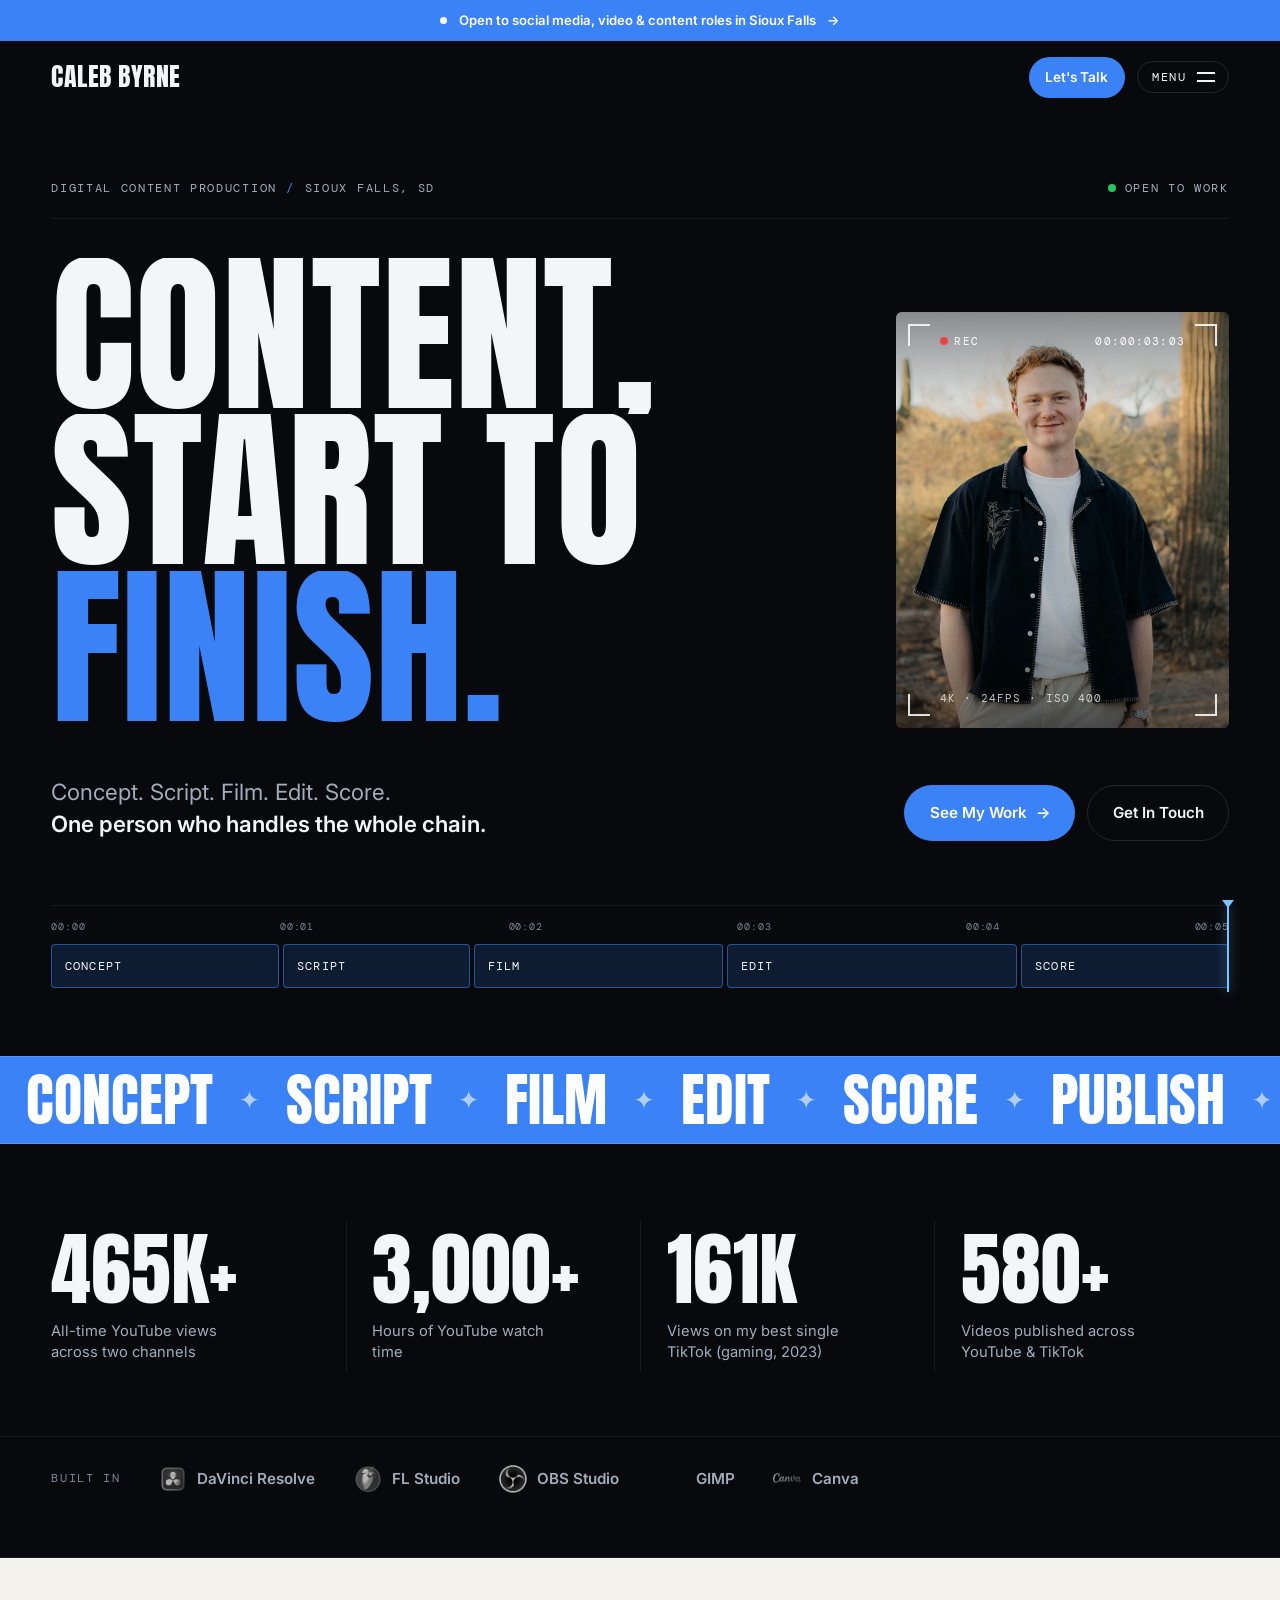
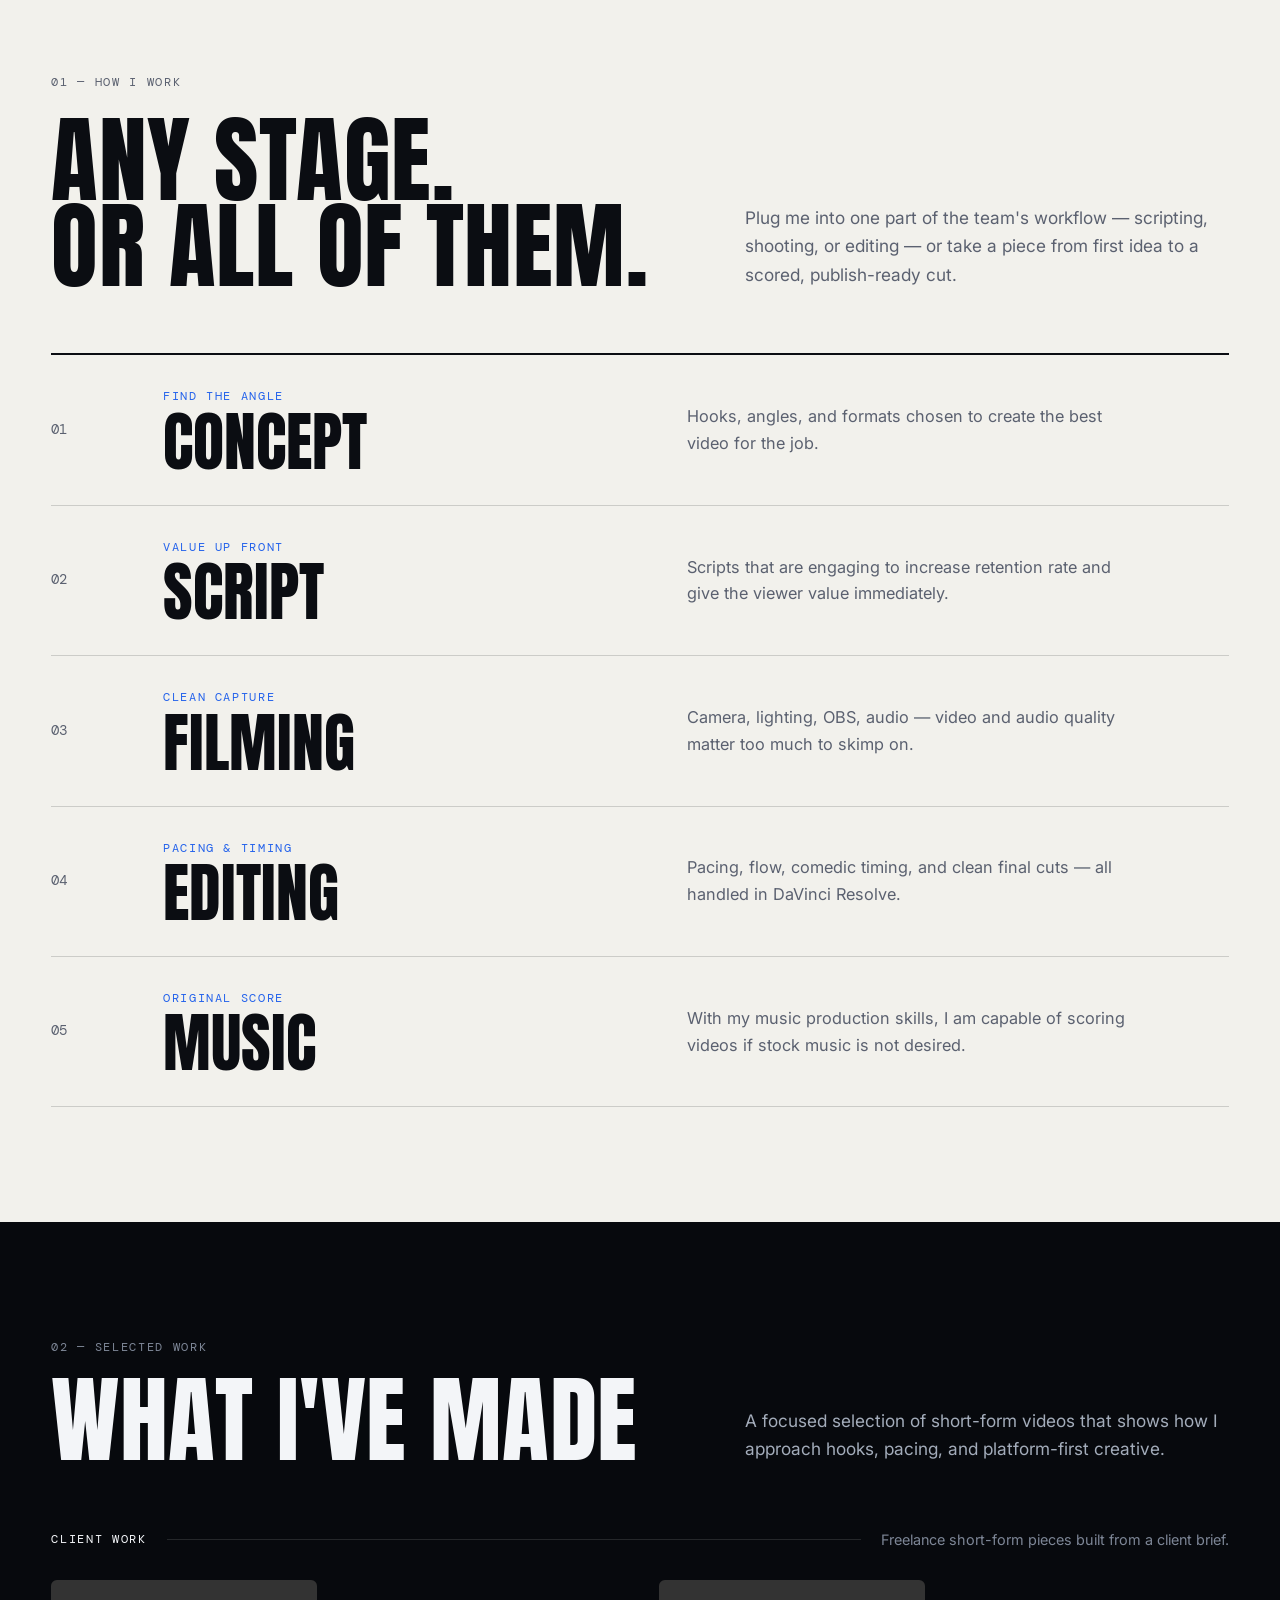
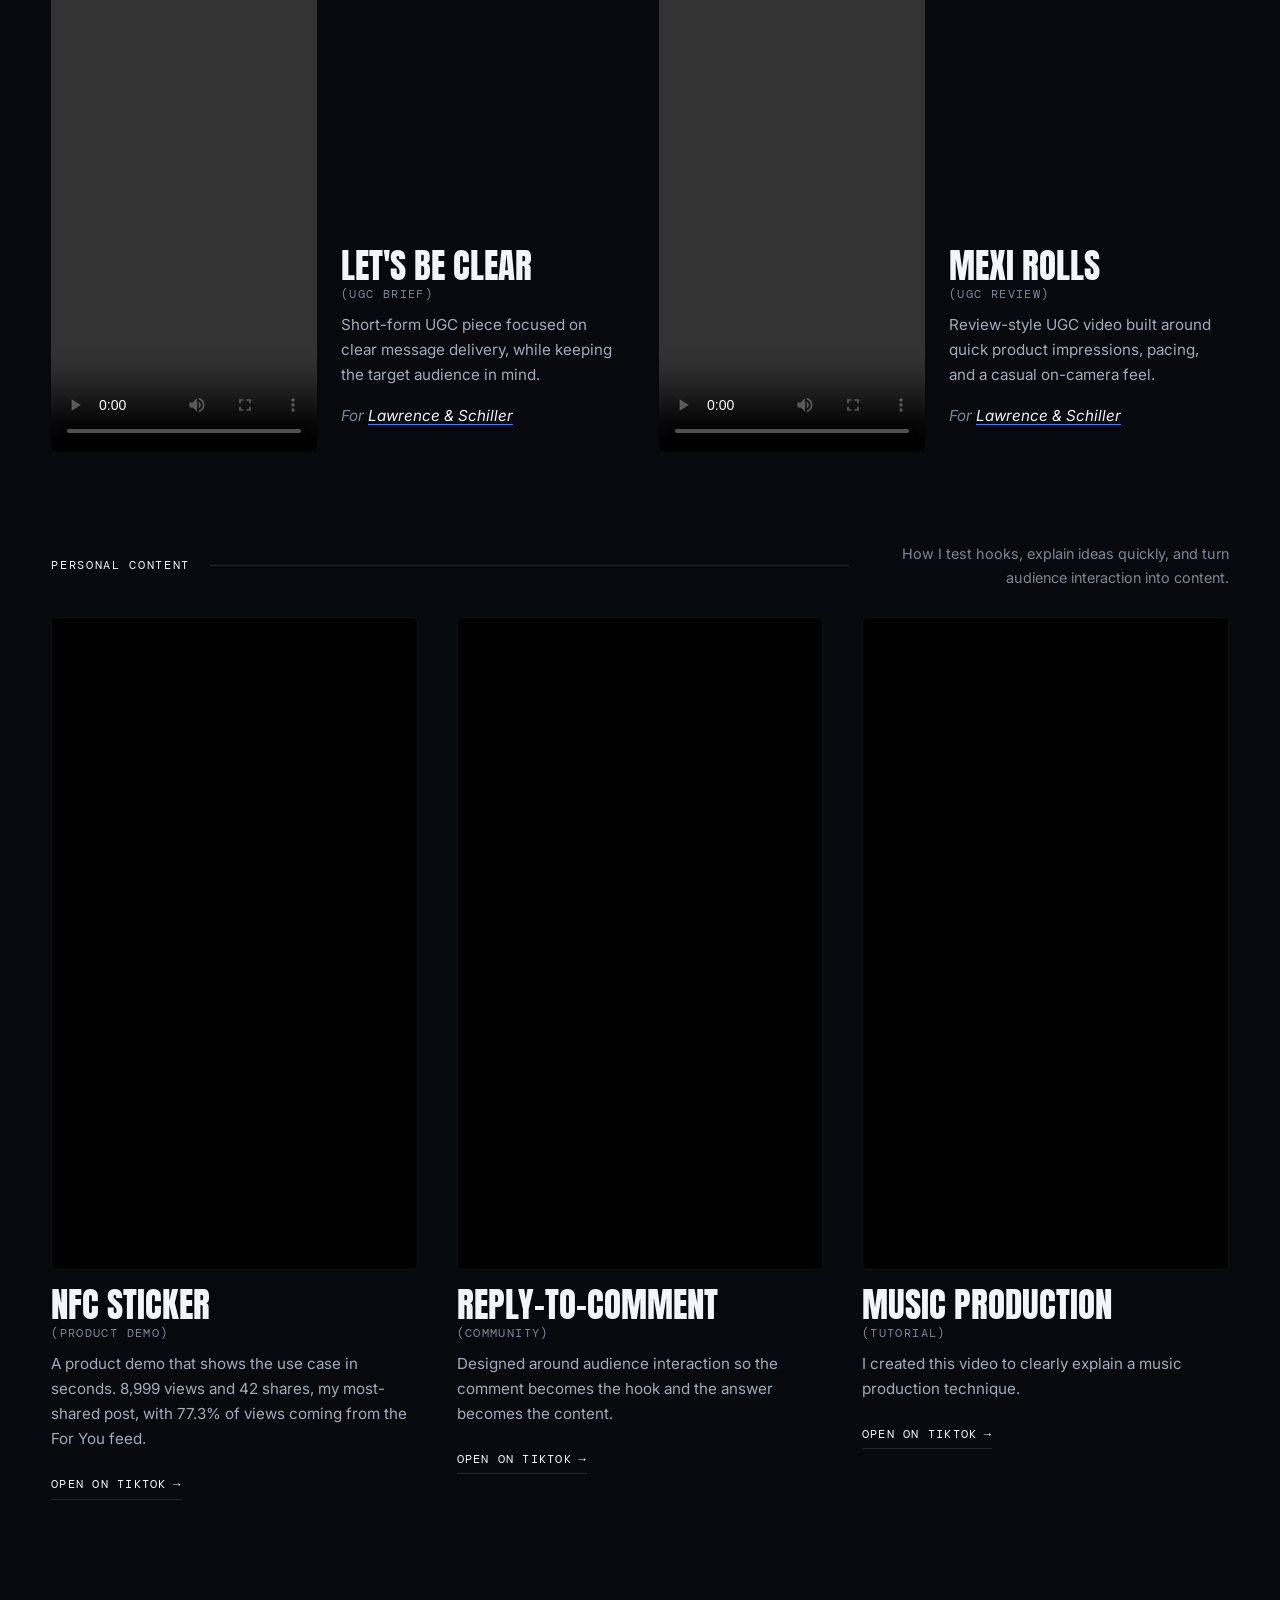
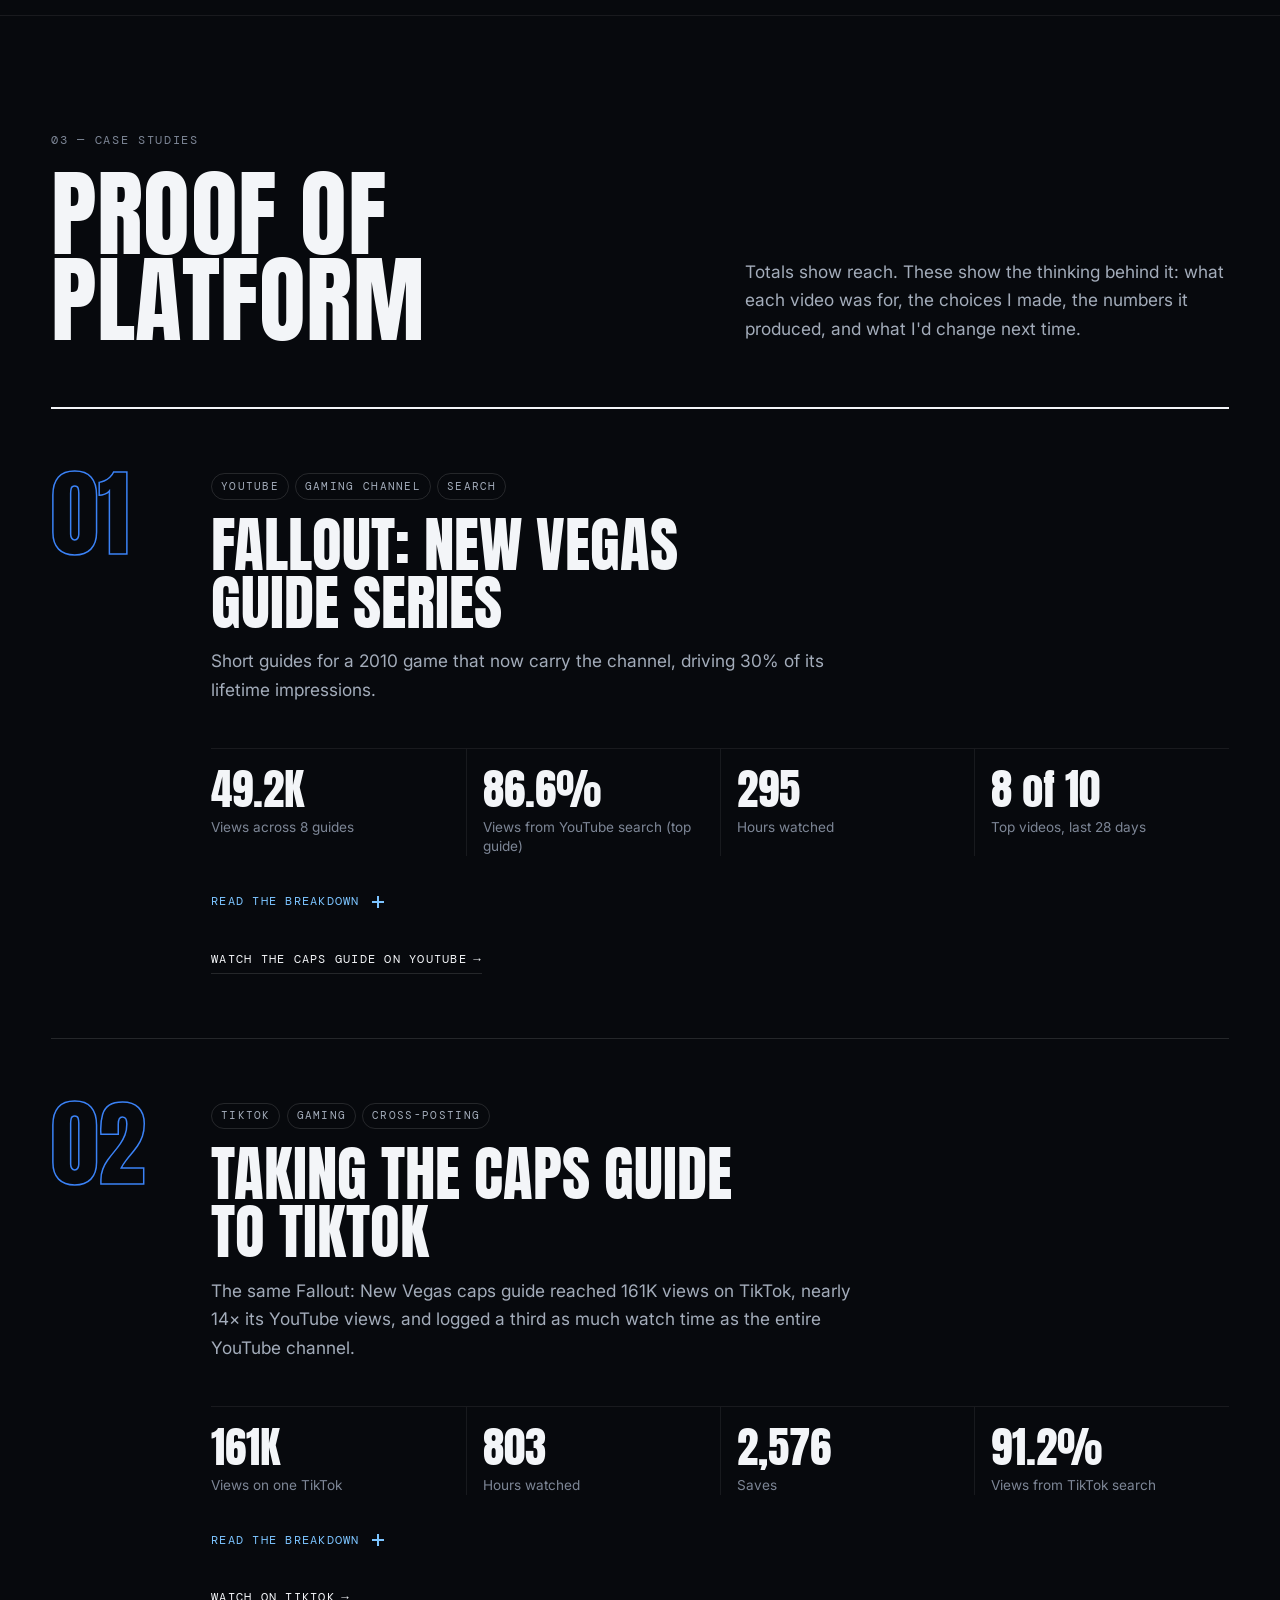
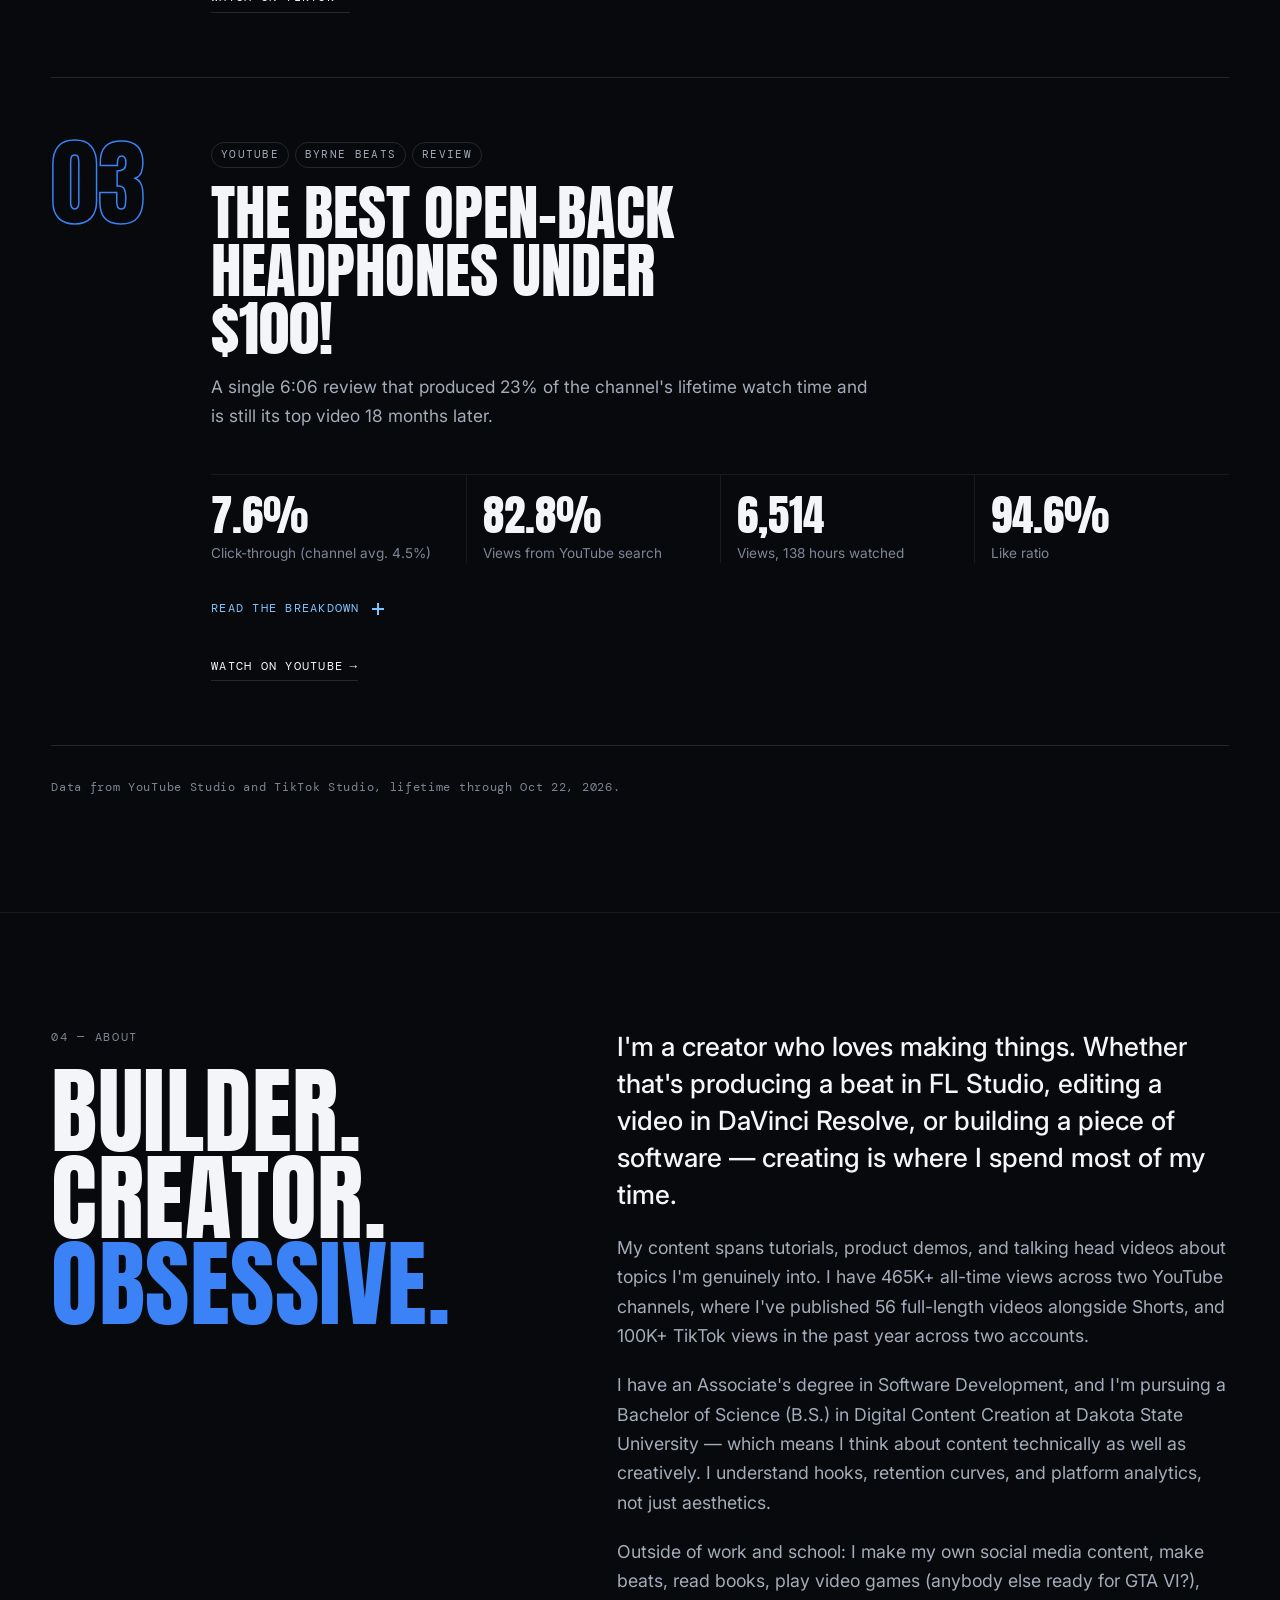
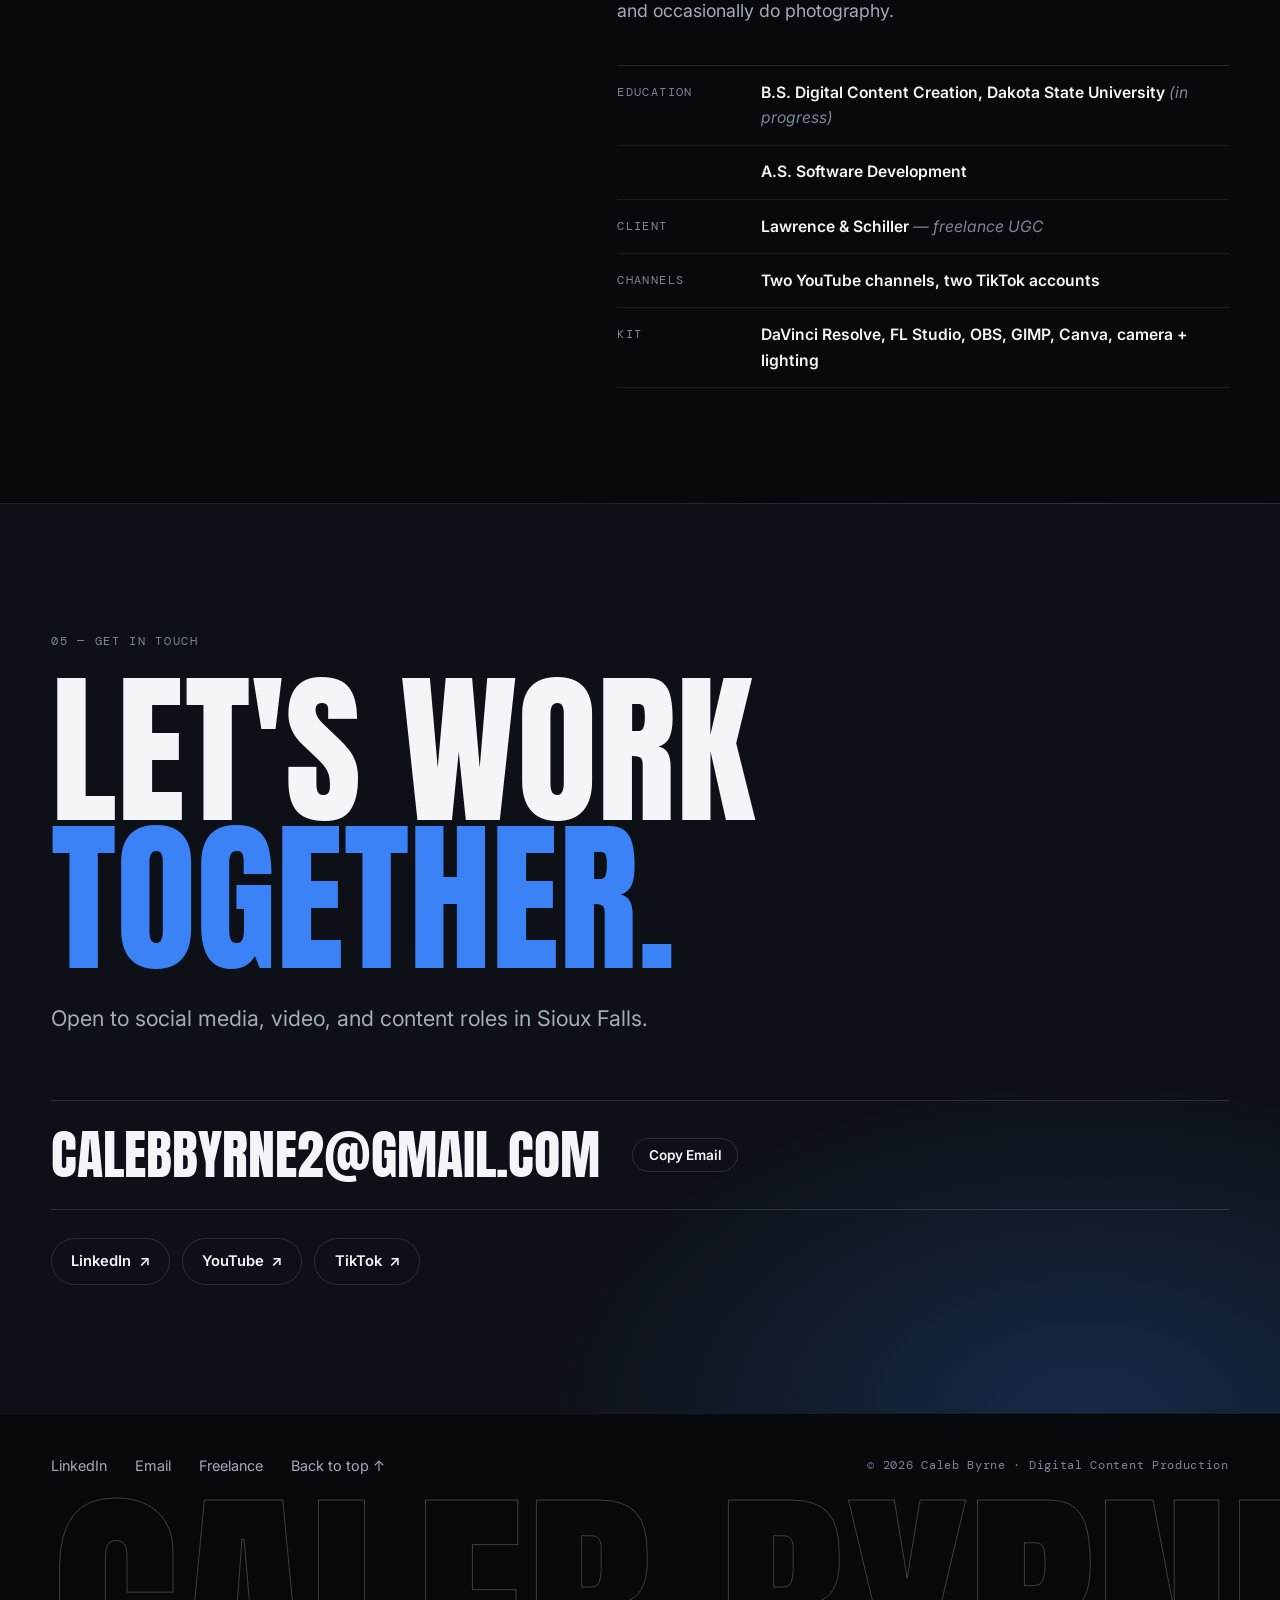
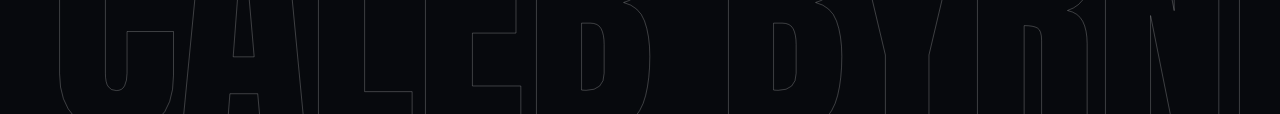
==== commit b47ab8cc: "Redesign both pages with a bold editorial layout Rebuild index.html and freelance.html on a new shar" ====
--- a/index.html
+++ b/index.html
@@ -6,7 +6,7 @@
 <title>Caleb Byrne — Digital Content, Start to Finish</title>
 <meta name="description" content="Caleb Byrne is a digital content producer who handles the whole chain — concept, script, filming, editing, and original music. 465K+ all-time YouTube views and a 161K-view gaming TikTok.">
 <meta name="author" content="Caleb Byrne">
-<meta name="theme-color" content="#070a0f">
+<meta name="theme-color" content="#07090d">
 <link rel="canonical" href="https://calebbyrne1.github.io/Caleb-Byrne-Social-Media-Portfolio/">
 
 <!-- Social sharing preview (LinkedIn, iMessage, Discord, X) -->
@@ -28,19 +28,9 @@
 <link rel="apple-touch-icon" href="images/cb-favicon-pack/apple-touch-icon.png">
 <link rel="preconnect" href="https://fonts.googleapis.com">
 <link rel="preconnect" href="https://fonts.gstatic.com" crossorigin>
-<link href="https://fonts.googleapis.com/css2?family=Unbounded:wght@300;400;700;900&family=Inter:wght@400;500;600;700&family=DM+Mono:wght@400;500&display=swap" rel="stylesheet">
-<link rel="stylesheet" href="caleb-byrne-portfolio.css">
-<noscript><style>.appear { opacity: 1; transform: none; }</style></noscript>
-<script>
-  // Timeline intro plays once per browser session (or on demand with ?intro); set before first paint so the hero doesn't flash
-  try {
-    if (!matchMedia('(prefers-reduced-motion: reduce)').matches &&
-        (!sessionStorage.getItem('cb-intro-seen') || /[?&]intro\b/.test(location.search))) {
-      document.documentElement.classList.add('intro');
-      sessionStorage.setItem('cb-intro-seen', '1');
-    }
-  } catch (e) {}
-</script>
+<link href="https://fonts.googleapis.com/css2?family=Anton&family=Inter:wght@400;500;600;700&family=DM+Mono:wght@400;500&display=swap" rel="stylesheet">
+<link rel="stylesheet" href="site.css">
+<noscript><style>.reveal { opacity: 1 !important; transform: none !important; }</style></noscript>
 
 <script type="application/ld+json">
 {
@@ -63,893 +53,462 @@
 
 <a class="skip-link" href="#main">Skip to content</a>
 
-<!-- NAV -->
-<nav aria-label="Primary">
-  <a href="#top" class="nav-logo">Caleb <em>Byrne</em></a>
-  <button class="nav-toggle" type="button" aria-expanded="false" aria-controls="site-nav" aria-label="Open navigation">
-    <span></span>
-    <span></span>
-    <span></span>
-  </button>
-  <!-- NAVIGATION TEXT: site logo and nav link labels -->
-  <ul class="nav-links" id="site-nav">
-    <li><a href="#what-i-do">How I Work</a></li>
-    <li><a href="#about">About</a></li>
-    <li><a href="#work">Work</a></li>
-    <!-- Original Music section hidden for now.
-    <li><a href="#beats">Beats</a></li>
-    -->
-    <li><a href="#case-studies">Case Studies</a></li>
-    <li><a href="#connect">Connect</a></li>
-  </ul>
-</nav>
+<!-- PROMO BAR -->
+<a class="promo" href="#connect">
+  <span class="promo-dot" aria-hidden="true"></span>
+  Open to social media, video &amp; content roles in Sioux Falls
+  <span class="promo-arrow" aria-hidden="true">→</span>
+</a>
+
+<!-- HEADER -->
+<header class="site-header">
+  <a href="#top" class="wordmark">Caleb Byrne</a>
+  <div class="header-actions">
+    <a href="#connect" class="btn btn-solid btn-sm header-cta">Let's Talk</a>
+    <button class="menu-toggle" type="button" aria-expanded="false" aria-controls="site-menu">
+      <span class="menu-toggle-label">Menu</span>
+      <span class="menu-toggle-icon" aria-hidden="true"><span></span><span></span></span>
+    </button>
+  </div>
+</header>
+
+<!-- FULL-SCREEN MENU -->
+<div class="menu" id="site-menu" hidden>
+  <nav class="menu-nav" aria-label="Primary">
+    <ol>
+      <li><a href="#how-i-work"><span class="menu-num">01</span>How I Work</a></li>
+      <li><a href="#work"><span class="menu-num">02</span>Work</a></li>
+      <li><a href="#case-studies"><span class="menu-num">03</span>Case Studies</a></li>
+      <li><a href="#about"><span class="menu-num">04</span>About</a></li>
+      <li><a href="#connect"><span class="menu-num">05</span>Contact</a></li>
+    </ol>
+  </nav>
+  <div class="menu-side">
+    <div>
+      <div class="label">Connect</div>
+      <a href="mailto:calebbyrne2@gmail.com">calebbyrne2@gmail.com</a>
+      <a href="https://www.linkedin.com/in/calebbyrne/" target="_blank" rel="noopener noreferrer">LinkedIn</a>
+      <a href="https://www.youtube.com/@byrnebeatswastaken" target="_blank" rel="noopener noreferrer">YouTube</a>
+      <a href="https://www.tiktok.com/@byrnebeatswastaken" target="_blank" rel="noopener noreferrer">TikTok</a>
+    </div>
+    <div>
+      <div class="label">Also</div>
+      <a href="freelance.html">Freelance Services</a>
+    </div>
+    <div>
+      <div class="label">Based In</div>
+      <span>Sioux Falls, SD</span>
+    </div>
+  </div>
+</div>
 
 <main id="main">
 
 <!-- HERO -->
 <section class="hero" id="top">
-  <div class="hero-particles" aria-hidden="true"></div>
-  <div class="hero-bg-word">CREATE</div>
-
-  <div class="hero-layout">
-    <div class="hero-content">
-      <!-- HERO TEXT: eyebrow, headline, intro paragraph, pills, and CTA labels -->
-      <div class="hero-tag">Digital Content Production</div>
-      <h1><span class="h1-line">Content,</span><br><span class="h1-line"><span class="ghost">Start</span> to</span><br><span class="h1-line"><span class="fire">Finish.</span></span></h1>
-      <div class="hero-intro" aria-hidden="true">
-        <div class="hi-timecode"><span>00:00:00:00</span><span>00:00:05:00</span></div>
-        <div class="hi-track">
-          <span class="hi-clip">Concept</span>
-          <span class="hi-clip">Script</span>
-          <span class="hi-clip">Film</span>
-          <span class="hi-clip">Edit</span>
-          <span class="hi-clip">Score</span>
+  <div class="wrap">
+    <div class="hero-top">
+      <div class="label hero-loc"><span>Digital Content Production</span><span class="slash">/</span><span>Sioux Falls, SD</span></div>
+      <div class="label hero-avail"><span class="live-dot" aria-hidden="true"></span>Open to work</div>
+    </div>
+
+    <div class="hero-grid">
+      <h1 class="hero-title">
+        <span class="line"><span>Content,</span></span>
+        <span class="line"><span>Start to</span></span>
+        <span class="line"><span class="accent">Finish.</span></span>
+      </h1>
+
+      <figure class="viewfinder">
+        <img src="images/Arizona Portrait 2.1.jpeg" alt="Portrait of Caleb Byrne" width="800" height="1000" fetchpriority="high">
+        <span class="vf-corner tl" aria-hidden="true"></span>
+        <span class="vf-corner tr" aria-hidden="true"></span>
+        <span class="vf-corner bl" aria-hidden="true"></span>
+        <span class="vf-corner br" aria-hidden="true"></span>
+        <span class="vf-rec" aria-hidden="true"><span class="rec-dot"></span>REC</span>
+        <span class="vf-tc" aria-hidden="true" data-timecode>00:00:00:00</span>
+        <figcaption class="vf-cap" aria-hidden="true">4K · 24FPS · ISO 400</figcaption>
+      </figure>
+    </div>
+
+    <div class="hero-bottom">
+      <p class="hero-lede">Concept. Script. Film. Edit. Score.<br><strong>One person who handles the whole chain.</strong></p>
+      <div class="hero-ctas">
+        <a href="#work" class="btn btn-solid">See My Work <span aria-hidden="true">→</span></a>
+        <a href="#connect" class="btn btn-line">Get In Touch</a>
+      </div>
+    </div>
+
+    <!-- Editing-timeline strip: playhead sweeps the five stages on load -->
+    <div class="timeline" aria-hidden="true">
+      <div class="tl-ruler"><span>00:00</span><span>00:01</span><span>00:02</span><span>00:03</span><span>00:04</span><span>00:05</span></div>
+      <div class="tl-track">
+        <span class="tl-clip">Concept</span>
+        <span class="tl-clip">Script</span>
+        <span class="tl-clip">Film</span>
+        <span class="tl-clip">Edit</span>
+        <span class="tl-clip">Score</span>
+      </div>
+      <span class="tl-playhead"></span>
+    </div>
+  </div>
+</section>
+
+<!-- TICKER -->
+<div class="ticker" aria-hidden="true">
+  <div class="ticker-track">
+    <span>Concept</span><i>✦</i><span>Script</span><i>✦</i><span>Film</span><i>✦</i><span>Edit</span><i>✦</i><span>Score</span><i>✦</i><span>Publish</span><i>✦</i>
+    <span>Concept</span><i>✦</i><span>Script</span><i>✦</i><span>Film</span><i>✦</i><span>Edit</span><i>✦</i><span>Score</span><i>✦</i><span>Publish</span><i>✦</i>
+  </div>
+</div>
+
+<!-- STATS -->
+<section class="stats" aria-label="Creator snapshot">
+  <div class="wrap stats-grid">
+    <div class="stat reveal"><div class="stat-num" data-count="465" data-suffix="K+">465K+</div><div class="stat-lbl">All-time YouTube views across two channels</div></div>
+    <div class="stat reveal"><div class="stat-num" data-count="3000" data-suffix="+">3,000+</div><div class="stat-lbl">Hours of YouTube watch time</div></div>
+    <div class="stat reveal"><div class="stat-num" data-count="161" data-suffix="K">161K</div><div class="stat-lbl">Views on my best single TikTok (gaming, 2023)</div></div>
+    <div class="stat reveal"><div class="stat-num" data-count="580" data-suffix="+">580+</div><div class="stat-lbl">Videos published across YouTube &amp; TikTok</div></div>
+  </div>
+  <div class="wrap tools">
+    <div class="label">Built In</div>
+    <ul class="tools-list">
+      <li><img src="images/DaVinci_Resolve_Studio.png" alt="" width="40" height="40" loading="lazy" decoding="async">DaVinci Resolve</li>
+      <li><img src="images/fl studio logo.png" alt="" width="40" height="40" loading="lazy" decoding="async">FL Studio</li>
+      <li><img src="images/OBS_Studio_Logo.svg.png" alt="" width="40" height="40" loading="lazy" decoding="async">OBS Studio</li>
+      <li><img src="images/The_GIMP_icon_-_gnome.svg.png" alt="" width="40" height="40" loading="lazy" decoding="async">GIMP</li>
+      <li><img src="images/Canva_logo.svg" alt="" width="40" height="40" loading="lazy" decoding="async">Canva</li>
+    </ul>
+  </div>
+</section>
+
+<!-- HOW I WORK -->
+<section class="sec sec-light" id="how-i-work">
+  <div class="wrap">
+    <div class="sec-head">
+      <div class="label">01 — How I Work</div>
+      <h2 class="display">Any Stage.<br>Or All of Them.</h2>
+      <p class="sec-intro">Plug me into one part of the team's workflow — scripting, shooting, or editing — or take a piece from first idea to a scored, publish-ready cut.</p>
+    </div>
+
+    <ol class="services">
+      <li class="service reveal">
+        <span class="svc-num">01</span>
+        <div class="svc-name"><span class="svc-eyebrow">Find the Angle</span><h3>Concept</h3></div>
+        <p>Hooks, angles, and formats chosen to create the best video for the job.</p>
+      </li>
+      <li class="service reveal">
+        <span class="svc-num">02</span>
+        <div class="svc-name"><span class="svc-eyebrow">Value Up Front</span><h3>Script</h3></div>
+        <p>Scripts that are engaging to increase retention rate and give the viewer value immediately.</p>
+      </li>
+      <li class="service reveal">
+        <span class="svc-num">03</span>
+        <div class="svc-name"><span class="svc-eyebrow">Clean Capture</span><h3>Filming</h3></div>
+        <p>Camera, lighting, OBS, audio — video and audio quality matter too much to skimp on.</p>
+      </li>
+      <li class="service reveal">
+        <span class="svc-num">04</span>
+        <div class="svc-name"><span class="svc-eyebrow">Pacing &amp; Timing</span><h3>Editing</h3></div>
+        <p>Pacing, flow, comedic timing, and clean final cuts — all handled in DaVinci Resolve.</p>
+      </li>
+      <li class="service reveal">
+        <span class="svc-num">05</span>
+        <div class="svc-name"><span class="svc-eyebrow">Original Score</span><h3>Music</h3></div>
+        <p>With my music production skills, I am capable of scoring videos if stock music is not desired.</p>
+      </li>
+    </ol>
+  </div>
+</section>
+
+<!-- WORK -->
+<section class="sec" id="work">
+  <div class="wrap">
+    <div class="sec-head sec-head-split">
+      <div>
+        <div class="label">02 — Selected Work</div>
+        <h2 class="display">What I've Made</h2>
+      </div>
+      <p class="sec-intro">A focused selection of short-form videos that shows how I approach hooks, pacing, and platform-first creative.</p>
+    </div>
+
+    <div class="work-group">
+      <div class="work-cat">
+        <span class="label">Client Work</span>
+        <span class="work-cat-line" aria-hidden="true"></span>
+        <span class="work-cat-note">Freelance short-form pieces built from a client brief.</span>
+      </div>
+      <div class="work-grid work-grid-2">
+        <article class="work-card reveal">
+          <div class="work-media">
+            <video controls preload="metadata" playsinline title="Let's Be Clear UGC Brief">
+              <source src="videos/lawrence-schiller-ugc-01.mp4" type="video/mp4">
+            </video>
+          </div>
+          <div class="work-copy">
+            <h3>Let's Be Clear <span class="work-type">(UGC Brief)</span></h3>
+            <p>Short-form UGC piece focused on clear message delivery, while keeping the target audience in mind.</p>
+            <p class="work-credit">For <a href="https://l-s.com/" target="_blank" rel="noopener noreferrer">Lawrence &amp; Schiller</a></p>
+          </div>
+        </article>
+        <article class="work-card reveal">
+          <div class="work-media">
+            <video controls preload="metadata" playsinline title="Mexi Rolls Review">
+              <source src="videos/lawrence-schiller-ugc-02.mp4" type="video/mp4">
+            </video>
+          </div>
+          <div class="work-copy">
+            <h3>Mexi Rolls <span class="work-type">(UGC Review)</span></h3>
+            <p>Review-style UGC video built around quick product impressions, pacing, and a casual on-camera feel.</p>
+            <p class="work-credit">For <a href="https://l-s.com/" target="_blank" rel="noopener noreferrer">Lawrence &amp; Schiller</a></p>
+          </div>
+        </article>
+      </div>
+    </div>
+
+    <div class="work-group">
+      <div class="work-cat">
+        <span class="label">Personal Content</span>
+        <span class="work-cat-line" aria-hidden="true"></span>
+        <span class="work-cat-note">How I test hooks, explain ideas quickly, and turn audience interaction into content.</span>
+      </div>
+      <div class="work-grid work-grid-3">
+        <article class="work-card reveal">
+          <div class="work-media">
+            <iframe src="https://www.tiktok.com/player/v1/7506598535257705758?autoplay=0&description=0&music_info=0&rel=0" title="NFC Sticker Product Demo" loading="lazy" allowfullscreen></iframe>
+          </div>
+          <div class="work-copy">
+            <h3>NFC Sticker <span class="work-type">(Product Demo)</span></h3>
+            <p>A product demo that shows the use case in seconds. 8,999 views and 42 shares, my most-shared post, with 77.3% of views coming from the For You feed.</p>
+            <a class="link-arrow" href="https://www.tiktok.com/@byrnecaleb/video/7506598535257705758" target="_blank" rel="noopener noreferrer">Open on TikTok</a>
+          </div>
+        </article>
+        <article class="work-card reveal">
+          <div class="work-media">
+            <iframe src="https://www.tiktok.com/player/v1/7506650069597310238?autoplay=0&description=0&music_info=0&rel=0" title="Reply-to-Comment Video" loading="lazy" allowfullscreen></iframe>
+          </div>
+          <div class="work-copy">
+            <h3>Reply-to-Comment <span class="work-type">(Community)</span></h3>
+            <p>Designed around audience interaction so the comment becomes the hook and the answer becomes the content.</p>
+            <a class="link-arrow" href="https://www.tiktok.com/@byrnecaleb/video/7506650069597310238" target="_blank" rel="noopener noreferrer">Open on TikTok</a>
+          </div>
+        </article>
+        <article class="work-card reveal">
+          <div class="work-media">
+            <iframe src="https://www.tiktok.com/player/v1/7638404552861043998?autoplay=0&description=0&music_info=0&rel=0" title="Music Production Tutorial" loading="lazy" allowfullscreen></iframe>
+          </div>
+          <div class="work-copy">
+            <h3>Music Production <span class="work-type">(Tutorial)</span></h3>
+            <p>I created this video to clearly explain a music production technique.</p>
+            <a class="link-arrow" href="https://www.tiktok.com/@byrnecaleb/video/7638404552861043998?lang=en" target="_blank" rel="noopener noreferrer">Open on TikTok</a>
+          </div>
+        </article>
+      </div>
+    </div>
+  </div>
+  <!-- Thumbnail and Original Music sections are hidden for now; their markup is in git history (commit fb0b3b0) if you want them back. -->
+</section>
+
+<!-- CASE STUDIES -->
+<section class="sec sec-rule" id="case-studies">
+  <div class="wrap">
+    <div class="sec-head sec-head-split">
+      <div>
+        <div class="label">03 — Case Studies</div>
+        <h2 class="display">Proof of<br>Platform</h2>
+      </div>
+      <p class="sec-intro">Totals show reach. These show the thinking behind it: what each video was for, the choices I made, the numbers it produced, and what I'd change next time.</p>
+    </div>
+
+    <div class="cs-list">
+
+      <!-- CASE STUDY 01 -->
+      <article class="cs reveal">
+        <div class="cs-top">
+          <span class="cs-index">01</span>
+          <div class="cs-heading">
+            <div class="cs-tags"><span>YouTube</span><span>Gaming Channel</span><span>Search</span></div>
+            <h3>Fallout: New Vegas Guide Series</h3>
+            <p class="cs-sum">Short guides for a 2010 game that now carry the channel, driving 30% of its lifetime impressions.</p>
+          </div>
         </div>
-        <span class="hi-playhead"></span>
-      </div>
-      <p class="hero-value">Concept. Script. Film. Edit. Score.<br>One person who handles the whole chain.</p>
-      <div class="hero-pills">
-        <span class="pill lit">Video Production</span>
-        <span class="pill lit">Original Music</span>
-        <span class="pill">DaVinci Resolve</span>
-        <span class="pill">FL Studio</span>
-      </div>
-      <div class="hero-ctas">
-        <a href="#work" class="btn btn-primary">See My Work →</a>
-        <a href="#connect" class="btn btn-ghost">Get In Touch</a>
-      </div>
-    </div>
-
-    <!-- HERO PROOF TEXT: right-side creator snapshot stats -->
-    <aside class="hero-proof appear">
-      <div class="hero-proof-label">Creator Snapshot</div>
-      <div class="hero-proof-grid">
-        <div class="hero-proof-stat">
-          <strong>465K+</strong>
-          <span>All-time YouTube views</span>
+        <div class="cs-metrics">
+          <div><strong>49.2K</strong><span>Views across 8 guides</span></div>
+          <div><strong>86.6%</strong><span>Views from YouTube search (top guide)</span></div>
+          <div><strong>295</strong><span>Hours watched</span></div>
+          <div><strong>8 of 10</strong><span>Top videos, last 28 days</span></div>
         </div>
-        <div class="hero-proof-stat">
-          <strong>100K+</strong>
-          <span>TikTok views this year</span>
+        <details class="cs-more">
+          <summary><span class="cs-more-open">Read the breakdown</span><span class="cs-more-close">Close</span><span class="cs-plus" aria-hidden="true"></span></summary>
+          <div class="cs-body">
+            <div>
+              <h4>The Goal</h4>
+              <p>Answer the questions players still type into YouTube about an older game, where demand is steady and competition is thin.</p>
+            </div>
+            <div>
+              <h4>The Choices</h4>
+              <p>Each guide answers one question in under 90 seconds. Titles use the player's own words, like "How To Get Caps In Fallout New Vegas," so they match real searches. Once the caps videos landed, I built a series around them: Lucky, reaching the Strip at level 1, and money glitches.</p>
+            </div>
+            <div>
+              <h4>What I Learned</h4>
+              <p>One search win is worth building on. Guides from 2023 still earned 316 of the channel's 421 views from Sep 25 to Oct 22, 2026. Evergreen search content keeps working long after launch week.</p>
+            </div>
+          </div>
+          <div class="cs-table" role="table" aria-label="Top Fallout: New Vegas guides">
+            <div class="cs-row cs-row-head" role="row"><span role="columnheader">Video</span><span role="columnheader">Uploaded</span><span role="columnheader">Views</span></div>
+            <div class="cs-row" role="row"><span role="cell">How To Get Caps In Fallout New Vegas</span><span role="cell">Jul 2023</span><span role="cell">11,740</span></div>
+            <div class="cs-row" role="row"><span role="cell">How to Get Unlimited Caps in Fallout New Vegas</span><span role="cell">May 2025</span><span role="cell">8,735</span></div>
+            <div class="cs-row" role="row"><span role="cell">Use a stealth boy to steal everything in Fallout New Vegas!</span><span role="cell">Aug 2023</span><span role="cell">8,161</span></div>
+          </div>
+        </details>
+        <a class="link-arrow" href="https://www.youtube.com/watch?v=0ZI9ISLcGKY" target="_blank" rel="noopener noreferrer">Watch the Caps Guide on YouTube</a>
+      </article>
+
+      <!-- CASE STUDY 02 -->
+      <article class="cs reveal">
+        <div class="cs-top">
+          <span class="cs-index">02</span>
+          <div class="cs-heading">
+            <div class="cs-tags"><span>TikTok</span><span>Gaming</span><span>Cross-Posting</span></div>
+            <h3>Taking the Caps Guide to TikTok</h3>
+            <p class="cs-sum">The same Fallout: New Vegas caps guide reached 161K views on TikTok, nearly 14&times; its YouTube views, and logged a third as much watch time as the entire YouTube channel.</p>
+          </div>
         </div>
-        <div class="hero-proof-stat">
-          <strong>161K</strong>
-          <span>Top Gaming TikTok (2023)</span>
+        <div class="cs-metrics">
+          <div><strong>161K</strong><span>Views on one TikTok</span></div>
+          <div><strong>803</strong><span>Hours watched</span></div>
+          <div><strong>2,576</strong><span>Saves</span></div>
+          <div><strong>91.2%</strong><span>Views from TikTok search</span></div>
         </div>
-        <div class="hero-proof-stat">
-          <strong>580+</strong>
-          <span>Videos published, YouTube + TikTok</span>
+        <details class="cs-more">
+          <summary><span class="cs-more-open">Read the breakdown</span><span class="cs-more-close">Close</span><span class="cs-plus" aria-hidden="true"></span></summary>
+          <div class="cs-body">
+            <div>
+              <h4>The Goal</h4>
+              <p>Get more out of a guide that was already working on YouTube by putting it in front of a second audience.</p>
+            </div>
+            <div>
+              <h4>The Choices</h4>
+              <p>I record once and post the same video to both platforms, because their search behaves similarly. What changes is the packaging: a title, description, and hashtags written for each platform's audience. It paid off: the top TikTok queries were "fallout new vegas" and "fallout new vegas tips." When a commenter asked for more, I replied with a stealth boy follow-up, which reached 17K views.</p>
+            </div>
+            <div>
+              <h4>What I Learned</h4>
+              <p>Where a video wins depends on how people find it. The 2023 search guides grew far larger on TikTok, while the 2025 Unlimited Caps guide did better on YouTube. The 2,576 saves show viewers bookmarking it as a reference.</p>
+            </div>
+          </div>
+          <div class="cs-table" role="table" aria-label="YouTube versus TikTok views">
+            <div class="cs-row cs-row-4 cs-row-head" role="row"><span role="columnheader">Video</span><span role="columnheader">YouTube</span><span role="columnheader">TikTok</span><span role="columnheader">TikTok source</span></div>
+            <div class="cs-row cs-row-4" role="row"><span role="cell">How to get caps (Fallout NV)</span><span role="cell">11,740</span><span role="cell">161K</span><span role="cell">Search 91.2%</span></div>
+            <div class="cs-row cs-row-4" role="row"><span role="cell">Stealth boy guide (Fallout NV)</span><span role="cell">8,161</span><span role="cell">17K</span><span role="cell">Search 69.2%</span></div>
+            <div class="cs-row cs-row-4" role="row"><span role="cell">Unlimited caps (Fallout NV)</span><span role="cell">8,735</span><span role="cell">3,430</span><span role="cell">&mdash;</span></div>
+          </div>
+        </details>
+        <a class="link-arrow" href="https://www.tiktok.com/@thecursingginger/video/7260364720480308523" target="_blank" rel="noopener noreferrer">Watch on TikTok</a>
+      </article>
+
+      <!-- CASE STUDY 03 -->
+      <article class="cs reveal">
+        <div class="cs-top">
+          <span class="cs-index">03</span>
+          <div class="cs-heading">
+            <div class="cs-tags"><span>YouTube</span><span>Byrne Beats</span><span>Review</span></div>
+            <h3>The BEST Open-Back Headphones Under $100!</h3>
+            <p class="cs-sum">A single 6:06 review that produced 23% of the channel's lifetime watch time and is still its top video 18 months later.</p>
+          </div>
         </div>
-      </div>
-      <p class="hero-proof-note">Built across YouTube, TikTok, gaming content, tutorials, product demos, and beat production.</p>
-    </aside>
-  </div>
- </section>
-
-<div class="rule"></div>
-
-<!-- HOW I WORK -->
-<section id="what-i-do">
-  <!-- HOW I WORK TEXT: section label and heading -->
-  <div class="s-tag">How I Work</div>
-  <h2>Any Stage.<br>Or All of Them.</h2>
-  <div class="provide-grid appear">
-    <!-- HOW I WORK TEXT: stage card titles and descriptions -->
-    <div class="p-card">
-      <div class="p-icon" aria-hidden="true">💡</div>
-      <div class="p-title">Concept</div>
-      <div class="p-desc">Hooks, angles, and formats chosen to create the best video for the job.</div>
-    </div>
-    <div class="p-card">
-      <div class="p-icon" aria-hidden="true">✍️</div>
-      <div class="p-title">Script</div>
-      <div class="p-desc">Scripts that are engaging to increase retention rate and give the viewer value immediately.</div>
-    </div>
-    <div class="p-card">
-      <div class="p-icon" aria-hidden="true">🎬</div>
-      <div class="p-title">Filming</div>
-      <div class="p-desc">Camera, lighting, OBS, audio — video and audio quality matter too much to skimp on.</div>
-    </div>
-    <div class="p-card">
-      <div class="p-icon" aria-hidden="true">🎞️</div>
-      <div class="p-title">Editing</div>
-      <div class="p-desc">Pacing, flow, comedic timing, and clean final cuts — all handled in DaVinci Resolve.</div>
-    </div>
-    <div class="p-card">
-      <div class="p-icon" aria-hidden="true">🎵</div>
-      <div class="p-title">Music</div>
-      <div class="p-desc">With my music production skills, I am capable of scoring videos if stock music is not desired.</div>
-    </div>
-  </div>
-  <div class="pipeline-bar appear">
-    <!-- PIPELINE TEXT: delivery blurb and animated step labels -->
-    <div class="pipeline-text">
-      <strong>I can own any stage, or all of them</strong>
-      <p>Plug me into one part of the team's workflow — scripting, shooting, or editing — or take a piece from first idea to a scored, publish-ready cut.</p>
-    </div>
-    <div class="pipeline-steps">
-      <span class="ps">Concept</span><span class="pa">→</span>
-      <span class="ps">Script</span><span class="pa">→</span>
-      <span class="ps">Film</span><span class="pa">→</span>
-      <span class="ps">Edit</span><span class="pa">→</span>
-      <span class="ps">Score</span><span class="pa">→</span>
-      <span class="ps">Publish</span>
-    </div>
-  </div>
-</section>
-
-<div class="rule"></div>
+        <div class="cs-metrics">
+          <div><strong>7.6%</strong><span>Click-through (channel avg. 4.5%)</span></div>
+          <div><strong>82.8%</strong><span>Views from YouTube search</span></div>
+          <div><strong>6,514</strong><span>Views, 138 hours watched</span></div>
+          <div><strong>94.6%</strong><span>Like ratio</span></div>
+        </div>
+        <details class="cs-more">
+          <summary><span class="cs-more-open">Read the breakdown</span><span class="cs-more-close">Close</span><span class="cs-plus" aria-hidden="true"></span></summary>
+          <div class="cs-body">
+            <div>
+              <h4>The Goal</h4>
+              <p>Answer a buying question people type into YouTube: which budget open-back headphones are worth it.</p>
+            </div>
+            <div>
+              <h4>The Choices</h4>
+              <p>The title and "BUDGET KING" thumbnail match buying-intent searches like "best open back headphones" and "best headphones under 100." That match is why click-through runs 3.1 points above the channel average.</p>
+            </div>
+            <div>
+              <h4>What I Learned</h4>
+              <p>It's still growing, with 862 views from Sep 25 to Oct 22, 2026, about 2.5&times; its lifetime pace. But viewers watch 25% on average, and the end screen gets no clicks. Next time: chapters for each headphone, a faster first verdict, and an end screen pointing to a related video.</p>
+            </div>
+          </div>
+        </details>
+        <a class="link-arrow" href="https://www.youtube.com/watch?v=j5l468nRKFY" target="_blank" rel="noopener noreferrer">Watch on YouTube</a>
+      </article>
+
+    </div>
+    <p class="cs-source">Data from YouTube Studio and TikTok Studio, lifetime through Oct 22, 2026.</p>
+  </div>
+</section>
 
 <!-- ABOUT -->
-<section class="about-sec" id="about">
-  <div class="about-grid">
+<section class="sec sec-rule" id="about">
+  <div class="wrap about-grid">
     <div>
-      <!-- ABOUT TEXT: section label and heading -->
-      <div class="s-tag">About</div>
-      <h2>Builder.<br>Creator.<br>Obsessive.</h2>
-    </div>
-    <div class="appear">
-      <div class="about-intro">
-        <div class="about-photo-wrap">
-          <img src="images/Arizona Portrait 2.1.jpeg" alt="Portrait of Caleb Byrne" width="800" height="1000" loading="lazy" decoding="async">
-        </div>
-        <div class="about-body">
-          <!-- ABOUT TEXT: main bio paragraphs -->
-          <p>I'm a creator who loves making things. Whether that's producing a beat in FL Studio, editing a video in DaVinci Resolve, or building a piece of software — creating is where I spend most of my time.</p>
-          <p>My content spans tutorials, product demos, and talking head videos about topics I'm genuinely into. I have 465K+ all-time views across two YouTube channels, where I've published 56 full-length videos alongside Shorts, and 100K+ TikTok views in the past year across two accounts.</p>
-          <p>I have an Associate's degree in Software Development, and I'm pursuing a Bachelor of Science (B.S.) in Digital Content Creation at Dakota State University — which means I think about content technically as well as creatively. I understand hooks, retention curves, and platform analytics, not just aesthetics.</p>
-          <p>Outside of work and school: I make my own social media content, make beats, read books, play video games (anybody else ready for GTA VI?), and occasionally do photography.</p>
-        </div>
-      </div>
-      <div class="tools-grid">
-        <!-- TOOLS TEXT: tool names and categories -->
-        <div class="t-card">
-          <img src="images/DaVinci_Resolve_Studio.png" alt="" width="64" height="64" loading="lazy" decoding="async">
-          <div><div class="t-name">DaVinci Resolve</div><div class="t-cat">Video Editing</div></div>
-        </div>
-        <div class="t-card">
-          <img src="images/fl studio logo.png" alt="" width="64" height="64" loading="lazy" decoding="async">
-          <div><div class="t-name">FL Studio</div><div class="t-cat">Music Production</div></div>
-        </div>
-        <div class="t-card">
-          <img src="images/The_GIMP_icon_-_gnome.svg.png" alt="" width="64" height="64" loading="lazy" decoding="async">
-          <div><div class="t-name">GIMP</div><div class="t-cat">Design</div></div>
-        </div>
-        <div class="t-card">
-          <img src="images/Canva_logo.svg" alt="" width="64" height="64" loading="lazy" decoding="async">
-          <div><div class="t-name">Canva</div><div class="t-cat">Design</div></div>
-        </div>
-        <div class="t-card">
-          <img src="images/OBS_Studio_Logo.svg.png" alt="" width="64" height="64" loading="lazy" decoding="async">
-          <div><div class="t-name">OBS Studio</div><div class="t-cat">Recording</div></div>
-        </div>
-        <div class="t-card">
-          <div class="t-icon" aria-hidden="true">📷</div>
-          <div><div class="t-name">Camera + Lighting</div><div class="t-cat">Production</div></div>
-        </div>
-      </div>
-    </div>
-  </div>
-</section>
-
-<div class="rule"></div>
-
-<!-- WORK -->
-<section class="work-sec" id="work">
-  <!-- WORK TEXT: section label, heading, and group labels -->
-  <div class="work-head">
-    <div>
-      <div class="s-tag">Selected Work</div>
-      <h2>What I've Made</h2>
-    </div>
-    <!-- WORK INTRO TEXT: right-side section description -->
-    <!-- Thumbnail section hidden for now.
-    <p class="work-intro">A focused selection of TikTok videos and YouTube thumbnails that shows how I approach hooks, packaging, and platform-first creative.</p>
-    -->
-    <p class="work-intro">A focused selection of short-form videos that shows how I approach hooks, pacing, and platform-first creative.</p>
-  </div>
-  <div class="work-stack">
-    <div class="work-group appear">
-      <div class="work-group-head">
-        <div>
-          <div class="work-kicker">Client Work</div>
-          <h3>Lawrence &amp; Schiller UGC</h3>
-        </div>
-        <p>Freelance short-form pieces built from a client brief.</p>
-      </div>
-      <div class="w-grid w-grid-media">
-      <!-- CLIENT WORK CARD TEXT: titles, meta lines, and descriptions -->
-      <article class="w-card w-card-media">
-        <div class="w-media w-media-local">
-          <video controls preload="metadata" playsinline title="Let's Be Clear UGC Brief">
-            <source src="videos/lawrence-schiller-ugc-01.mp4" type="video/mp4">
-          </video>
-        </div>
-        <div class="w-copy">
-          <div class="w-title">Let's Be Clear UGC Brief</div>
-          <div class="w-meta"><a class="w-brand-link" href="https://l-s.com/" target="_blank" rel="noopener noreferrer">Lawrence &amp; Schiller</a> &middot; Freelance UGC brief</div>
-          <div class="w-desc">Short-form UGC piece created on behalf of Lawrence &amp; Schiller, focused on clear message delivery, while keeping the target audience in mind.</div>
-        </div>
-      </article>
-      <article class="w-card w-card-media">
-        <div class="w-media w-media-local">
-          <video controls preload="metadata" playsinline title="Mexi Rolls Review">
-            <source src="videos/lawrence-schiller-ugc-02.mp4" type="video/mp4">
-          </video>
-        </div>
-        <div class="w-copy">
-          <div class="w-title">Mexi Rolls Review</div>
-          <div class="w-meta"><a class="w-brand-link" href="https://l-s.com/" target="_blank" rel="noopener noreferrer">Lawrence &amp; Schiller</a> &middot; Freelance UGC review</div>
-          <div class="w-desc">Review-style UGC video built around quick product impressions, pacing, and a casual on-camera feel. Created on behalf of Lawrence &amp; Schiller.</div>
-        </div>
-      </article>
-      </div>
-    </div>
-    <div class="work-group appear">
-      <div class="work-group-head">
-        <div>
-          <div class="work-kicker">Personal Content</div>
-          <h3>Short-Form Platform Work</h3>
-        </div>
-        <p>Personal videos that show how I test hooks, explain ideas quickly, and turn audience interaction into platform-native content.</p>
-      </div>
-      <div class="w-grid w-grid-media">
-      <!-- PERSONAL CONTENT CARD TEXT: titles, meta lines, descriptions, and fallback links -->
-      <article class="w-card w-card-media">
-        <div class="w-media">
-          <iframe
-            src="https://www.tiktok.com/player/v1/7506598535257705758?autoplay=0&description=0&music_info=0&rel=0"
-            title="NFC Sticker Product Demo"
-            loading="lazy"
-            allowfullscreen>
-          </iframe>
-        </div>
-        <div class="w-copy">
-          <div class="w-title">NFC Sticker Product Demo</div>
-          <div class="w-meta">Product use case</div>
-          <div class="w-desc">A product demo that shows the use case in seconds. 8,999 views and 42 shares, my most-shared post, with 77.3% of views coming from the For You feed.</div>
-          <a class="w-action" href="https://www.tiktok.com/@byrnecaleb/video/7506598535257705758" target="_blank" rel="noopener noreferrer">Open on TikTok</a>
-        </div>
-      </article>
-      <article class="w-card w-card-media">
-        <div class="w-media">
-          <iframe
-            src="https://www.tiktok.com/player/v1/7506650069597310238?autoplay=0&description=0&music_info=0&rel=0"
-            title="Reply-to-Comment Video"
-            loading="lazy"
-            allowfullscreen>
-          </iframe>
-        </div>
-        <div class="w-copy">
-          <div class="w-title">Reply-to-Comment Video</div>
-          <div class="w-meta">Community engagement format</div>
-          <div class="w-desc">Designed around audience interaction so the comment becomes the hook and the answer becomes the content.</div>
-          <a class="w-action" href="https://www.tiktok.com/@byrnecaleb/video/7506650069597310238" target="_blank" rel="noopener noreferrer">Open on TikTok</a>
-        </div>
-      </article>
-      <article class="w-card w-card-media">
-        <div class="w-media">
-          <iframe
-            src="https://www.tiktok.com/player/v1/7638404552861043998?autoplay=0&description=0&music_info=0&rel=0"
-            title="Music Production Tutorial"
-            loading="lazy"
-            allowfullscreen>
-          </iframe>
-        </div>
-        <div class="w-copy">
-          <div class="w-title">Music Production Tutorial</div>
-          <div class="w-meta">Short-form content example</div>
-          <div class="w-desc">I created this video to clearly explain a music production technique.</div>
-          <a class="w-action" href="https://www.tiktok.com/@byrnecaleb/video/7638404552861043998?lang=en" target="_blank" rel="noopener noreferrer">Open on TikTok</a>
-        </div>
-      </article>
-    </div>
-  </div>
-  </div>
-  <!-- Thumbnail section hidden for now.
-  <div id="thumbs" class="panel">
-    <div class="w-grid w-grid-media">
-      <article class="w-card w-card-media">
-        <div class="w-media w-media-thumb">
-          <img src="images/thumbnail idea 1 (better color).png" alt="Gaming Video Thumbnail">
-        </div>
-        <div class="w-copy">
-          <div class="w-title">Gaming Video Thumbnail</div>
-          <div class="w-meta">Gaming · reaction-style thumbnail</div>
-          <div class="w-desc">Built around expression - gaming video style.</div>
-        </div>
-      </article>
-      <article class="w-card w-card-media">
-        <div class="w-media w-media-thumb">
-          <img src="images/thumbnail idea 1.png" alt="Character Gameplay Video thumbnail">
-        </div>
-        <div class="w-copy">
-          <div class="w-title">Character Gameplay Video</div>
-          <div class="w-meta">Gameplay · character-forward framing</div>
-          <div class="w-desc">Composed to center the subject to clearly show what the video will be about.</div>
-        </div>
-      </article>
-      <article class="w-card w-card-media">
-        <div class="w-media w-media-thumb">
-          <img src="images/YouTube thumbnail 4.png" alt="Philips SPH9500 Review thumbnail">
-        </div>
-        <div class="w-copy">
-          <div class="w-title">Philips SPH9500 Review</div>
-          <div class="w-meta">Review · product review</div>
-          <div class="w-desc">The hook is front-loaded visually so the value proposition lands before the title is ever read.</div>
-        </div>
-      </article>
-      <article class="w-card w-card-media">
-        <div class="w-media w-media-thumb">
-          <img src="images/Thumbnail Idea 1.jpg" alt="Samson Q2U Review thumbnail">
-        </div>
-        <div class="w-copy">
-          <div class="w-title">Samson Q2U Review</div>
-          <div class="w-meta">Audio gear · product review</div>
-          <div class="w-desc">A review of the Samson Q2U — product clarity in the thumbnail was the focus.</div>
-        </div>
-      </article>
-    </div>
-  </div>
-  -->
-</section>
-
-<!-- Original Music section hidden for now.
-<div class="rule"></div>
-
-<section class="beats-sec" id="beats">
-  <div class="beats-head appear">
-    <div>
-      <div class="s-tag">Original Music</div>
-      <h2>Example Beats.<br>Different Styles for Different Vibes</h2>
-    </div>
-    <p class="beats-intro">Original music is part of how I build. These tracks show the production side of my workflow and how I shape sound to fit the visual.</p>
-  </div>
-
-  <div class="beats-grid appear">
-    <article class="beat-card">
-      <div class="beat-topline">Beat 01</div>
-      <h3>The Way I Feel</h3>
-      <div class="beat-meta">Mood - Melancholy · Genre - Pop · 130BPM · Key - Fm </div>
-      <p>Track that could be used for background music on a low-key video.</p>
-      <audio controls preload="none">
-        <source src="beats/The Way I Feel (Entire Beat).mp3" type="audio/mpeg">
-        Your browser does not support the audio element.
-      </audio>
-    </article>
-
-    <article class="beat-card">
-      <div class="beat-topline">Beat 02</div>
-      <h3>Shadow Runner</h3>
-      <div class="beat-meta">Mood - Hyped · Genre - Hip-Hip/Trap · 168BPM · Key - Dm</div>
-      <p>This beat would work well with something that requires a fast beat with boomy bass.</p>
-      <audio controls preload="none">
-        <source src="beats/Shadow Runner.mp3" type="audio/mpeg">
-        Your browser does not support the audio element.
-      </audio>
-    </article>
-
-    <article class="beat-card">
-      <div class="beat-topline">Beat 03</div>
-      <h3>I Want It All</h3>
-      <div class="beat-meta">Mood - Dreamy · Genre - Hip-Hop · 84BPM · Key - D#m</div>
-      <p>Could be used as background music, but could also be used for a more energetic type of video.</p>
-      <audio controls preload="none">
-        <source src="beats/I want it all v2.mp3" type="audio/mpeg">
-        Your browser does not support the audio element.
-      </audio>
-    </article>
-  </div>
-</section>
--->
-
-<div class="rule"></div>
-
-<!-- CASE STUDIES -->
-<section class="cs-sec" id="case-studies">
-  <!-- CASE STUDIES TEXT: section label, heading, and intro -->
-  <div class="s-tag">Case Studies</div>
-  <h2>Proof of<br>Platform</h2>
-  <!-- CASE STUDIES TEXT: top stat cards -->
-  <div class="stats-row appear">
-    <div class="s-cell"><div class="s-num">465<em>K+</em></div><div class="s-lbl">All-Time Views Across Two YouTube Channels</div></div>
-    <div class="s-cell"><div class="s-num">3,000<em>+</em></div><div class="s-lbl">Hours of YouTube Watch Time</div></div>
-    <div class="s-cell"><div class="s-num">161<em>K</em></div><div class="s-lbl">Best Single TikTok — Gaming, 2023</div></div>
-    <div class="s-cell"><div class="s-num">580+</div><div class="s-lbl">Videos Published Across YouTube &amp; TikTok</div></div>
-  </div>
-  <p class="cs-intro appear">Totals show reach. These show the thinking behind it: what each video was for, the choices I made, the numbers it produced, and what I'd change next time.</p>
-
-  <div class="cs-list">
-
-    <!-- CASE STUDY 01 -->
-    <article class="cs-card appear">
-      <div class="cs-head">
-        <div class="cs-kicker">Case Study 01 &middot; YouTube &middot; Gaming Channel &middot; Search</div>
-        <h3 class="cs-title">Fallout: New Vegas Guide Series</h3>
-        <p class="cs-sum">Short guides for a 2010 game that now carry the channel, driving 30% of its lifetime impressions.</p>
-      </div>
-      <div class="cs-metrics">
-        <div class="cs-metric"><div class="cs-num">49.2K</div><div class="cs-lbl">Views across 8 guides</div></div>
-        <div class="cs-metric"><div class="cs-num">86.6%</div><div class="cs-lbl">Views from YouTube search (top guide)</div></div>
-        <div class="cs-metric"><div class="cs-num">295</div><div class="cs-lbl">Hours watched</div></div>
-        <div class="cs-metric"><div class="cs-num">8 of 10</div><div class="cs-lbl">Top videos, last 28 days</div></div>
-      </div>
-      <div class="cs-body">
-        <div>
-          <div class="cs-h">The Goal</div>
-          <p>Answer the questions players still type into YouTube about an older game, where demand is steady and competition is thin.</p>
-        </div>
-        <div>
-          <div class="cs-h">The Choices</div>
-          <p>Each guide answers one question in under 90 seconds. Titles use the player's own words, like "How To Get Caps In Fallout New Vegas," so they match real searches. Once the caps videos landed, I built a series around them: Lucky, reaching the Strip at level 1, and money glitches.</p>
-        </div>
-        <div>
-          <div class="cs-h">What I Learned</div>
-          <p>One search win is worth building on. Guides from 2023 still earned 316 of the channel's 421 views from Sep 25 to Oct 22, 2026. Evergreen search content keeps working long after launch week.</p>
-        </div>
-      </div>
-      <div class="cs-table">
-        <div class="cs-row cs-row-head"><span>Video</span><span>Uploaded</span><span>Views</span></div>
-        <div class="cs-row"><span>How To Get Caps In Fallout New Vegas</span><span>Jul 2023</span><span>11,740</span></div>
-        <div class="cs-row"><span>How to Get Unlimited Caps in Fallout New Vegas</span><span>May 2025</span><span>8,735</span></div>
-        <div class="cs-row"><span>Use a stealth boy to steal everything in Fallout New Vegas!</span><span>Aug 2023</span><span>8,161</span></div>
-      </div>
-      <div class="cs-foot">
-        <a class="w-action" href="https://www.youtube.com/watch?v=0ZI9ISLcGKY" target="_blank" rel="noopener noreferrer">Watch the Caps Guide on YouTube</a>
-      </div>
-    </article>
-
-    <!-- CASE STUDY 02 -->
-    <article class="cs-card appear">
-      <div class="cs-head">
-        <div class="cs-kicker">Case Study 02 &middot; TikTok &middot; Gaming &middot; Cross-Posting</div>
-        <h3 class="cs-title">Taking the Caps Guide to TikTok</h3>
-        <p class="cs-sum">The same Fallout: New Vegas caps guide reached 161K views on TikTok, nearly 14&times; its YouTube views, and logged a third as much watch time as the entire YouTube channel.</p>
-      </div>
-      <div class="cs-metrics">
-        <div class="cs-metric"><div class="cs-num">161K</div><div class="cs-lbl">Views on one TikTok</div></div>
-        <div class="cs-metric"><div class="cs-num">803</div><div class="cs-lbl">Hours watched</div></div>
-        <div class="cs-metric"><div class="cs-num">2,576</div><div class="cs-lbl">Saves</div></div>
-        <div class="cs-metric"><div class="cs-num">91.2%</div><div class="cs-lbl">Views from TikTok search</div></div>
-      </div>
-      <div class="cs-body">
-        <div>
-          <div class="cs-h">The Goal</div>
-          <p>Get more out of a guide that was already working on YouTube by putting it in front of a second audience.</p>
-        </div>
-        <div>
-          <div class="cs-h">The Choices</div>
-          <p>I record once and post the same video to both platforms, because their search behaves similarly. What changes is the packaging: a title, description, and hashtags written for each platform's audience. It paid off: the top TikTok queries were "fallout new vegas" and "fallout new vegas tips." When a commenter asked for more, I replied with a stealth boy follow-up, which reached 17K views.</p>
-        </div>
-        <div>
-          <div class="cs-h">What I Learned</div>
-          <p>Where a video wins depends on how people find it. The 2023 search guides grew far larger on TikTok, while the 2025 Unlimited Caps guide did better on YouTube. The 2,576 saves show viewers bookmarking it as a reference.</p>
-        </div>
-      </div>
-      <div class="cs-table">
-        <div class="cs-row cs-row-4 cs-row-head"><span>Video</span><span>YouTube</span><span>TikTok</span><span>TikTok source</span></div>
-        <div class="cs-row cs-row-4"><span>How to get caps (Fallout NV)</span><span>11,740</span><span>161K</span><span>Search 91.2%</span></div>
-        <div class="cs-row cs-row-4"><span>Stealth boy guide (Fallout NV)</span><span>8,161</span><span>17K</span><span>Search 69.2%</span></div>
-        <div class="cs-row cs-row-4"><span>Unlimited caps (Fallout NV)</span><span>8,735</span><span>3,430</span><span>&mdash;</span></div>
-      </div>
-      <div class="cs-foot">
-        <a class="w-action" href="https://www.tiktok.com/@thecursingginger/video/7260364720480308523" target="_blank" rel="noopener noreferrer">Watch on TikTok</a>
-      </div>
-    </article>
-
-    <!-- CASE STUDY 03 -->
-    <article class="cs-card appear">
-      <div class="cs-head">
-        <div class="cs-kicker">Case Study 03 &middot; YouTube &middot; Byrne Beats &middot; Review</div>
-        <h3 class="cs-title">The BEST Open-Back Headphones Under $100!</h3>
-        <p class="cs-sum">A single 6:06 review that produced 23% of the channel's lifetime watch time and is still its top video 18 months later.</p>
-      </div>
-      <div class="cs-metrics">
-        <div class="cs-metric"><div class="cs-num">7.6%</div><div class="cs-lbl">Click-through (channel avg. 4.5%)</div></div>
-        <div class="cs-metric"><div class="cs-num">82.8%</div><div class="cs-lbl">Views from YouTube search</div></div>
-        <div class="cs-metric"><div class="cs-num">6,514</div><div class="cs-lbl">Views, 138 hours watched</div></div>
-        <div class="cs-metric"><div class="cs-num">94.6%</div><div class="cs-lbl">Like ratio</div></div>
-      </div>
-      <div class="cs-body">
-        <div>
-          <div class="cs-h">The Goal</div>
-          <p>Answer a buying question people type into YouTube: which budget open-back headphones are worth it.</p>
-        </div>
-        <div>
-          <div class="cs-h">The Choices</div>
-          <p>The title and "BUDGET KING" thumbnail match buying-intent searches like "best open back headphones" and "best headphones under 100." That match is why click-through runs 3.1 points above the channel average.</p>
-        </div>
-        <div>
-          <div class="cs-h">What I Learned</div>
-          <p>It's still growing, with 862 views from Sep 25 to Oct 22, 2026, about 2.5&times; its lifetime pace. But viewers watch 25% on average, and the end screen gets no clicks. Next time: chapters for each headphone, a faster first verdict, and an end screen pointing to a related video.</p>
-        </div>
-      </div>
-      <div class="cs-foot">
-        <a class="w-action" href="https://www.youtube.com/watch?v=j5l468nRKFY" target="_blank" rel="noopener noreferrer">Watch on YouTube</a>
-      </div>
-    </article>
-
-  </div>
-  <p class="cs-source">Data from YouTube Studio and TikTok Studio, lifetime through Oct 22, 2026.</p>
-</section>
-
-<div class="rule"></div>
+      <div class="label">04 — About</div>
+      <h2 class="display">Builder.<br>Creator.<br><span class="accent">Obsessive.</span></h2>
+    </div>
+    <div class="about-body reveal">
+      <p class="about-lead">I'm a creator who loves making things. Whether that's producing a beat in FL Studio, editing a video in DaVinci Resolve, or building a piece of software — creating is where I spend most of my time.</p>
+      <p>My content spans tutorials, product demos, and talking head videos about topics I'm genuinely into. I have 465K+ all-time views across two YouTube channels, where I've published 56 full-length videos alongside Shorts, and 100K+ TikTok views in the past year across two accounts.</p>
+      <p>I have an Associate's degree in Software Development, and I'm pursuing a Bachelor of Science (B.S.) in Digital Content Creation at Dakota State University — which means I think about content technically as well as creatively. I understand hooks, retention curves, and platform analytics, not just aesthetics.</p>
+      <p>Outside of work and school: I make my own social media content, make beats, read books, play video games (anybody else ready for GTA VI?), and occasionally do photography.</p>
+
+      <dl class="credits">
+        <div><dt>Education</dt><dd>B.S. Digital Content Creation, Dakota State University <em>(in progress)</em></dd></div>
+        <div><dt></dt><dd>A.S. Software Development</dd></div>
+        <div><dt>Client</dt><dd>Lawrence &amp; Schiller <em>— freelance UGC</em></dd></div>
+        <div><dt>Channels</dt><dd>Two YouTube channels, two TikTok accounts</dd></div>
+        <div><dt>Kit</dt><dd>DaVinci Resolve, FL Studio, OBS, GIMP, Canva, camera + lighting</dd></div>
+      </dl>
+    </div>
+  </div>
+</section>
 
 <!-- CONNECT -->
-<section class="connect-sec" id="connect">
-  <!-- CONNECT TEXT: section label, heading, and intro paragraph -->
-  <div class="s-tag">Get In Touch</div>
-  <h2>Let's Work<br>Together</h2>
-  <p class="c-lead">Open to social media, video, and content roles in Sioux Falls.</p>
-  <div class="c-links">
-    <!-- CONNECT TEXT: contact link labels -->
-    <a href="https://www.linkedin.com/in/calebbyrne/" target="_blank" rel="noopener noreferrer" class="c-link primary">
-      <svg width="12" height="12" viewBox="0 0 24 24" fill="currentColor"><path d="M16 8a6 6 0 0 1 6 6v7h-4v-7a2 2 0 0 0-4 0v7h-4v-7a6 6 0 0 1 6-6z"/><rect x="2" y="9" width="4" height="12"/><circle cx="4" cy="4" r="2"/></svg>
-      LinkedIn
-    </a>
-    <a href="https://www.youtube.com/@byrnebeatswastaken" target="_blank" rel="noopener noreferrer" class="c-link">
-      <svg width="12" height="12" viewBox="0 0 24 24" fill="currentColor"><path d="M22.54 6.42a2.78 2.78 0 0 0-1.95-1.95C18.88 4 12 4 12 4s-6.88 0-8.59.47A2.78 2.78 0 0 0 1.46 6.42 29 29 0 0 0 1 12a29 29 0 0 0 .46 5.58 2.78 2.78 0 0 0 1.95 1.95C5.12 20 12 20 12 20s6.88 0 8.59-.47a2.78 2.78 0 0 0 1.95-1.95A29 29 0 0 0 23 12a29 29 0 0 0-.46-5.58z"/><polygon points="9.75 15.02 15.5 12 9.75 8.98 9.75 15.02" fill="#070a0f"/></svg>
-      YouTube
-    </a>
-    <a href="https://www.tiktok.com/@byrnebeatswastaken?is_from_webapp=1&sender_device=pc" target="_blank" rel="noopener noreferrer" class="c-link">
-      <svg width="12" height="12" viewBox="0 0 24 24" fill="currentColor"><path d="M19.59 6.69a4.83 4.83 0 0 1-3.77-4.25V2h-3.45v13.67a2.89 2.89 0 0 1-5.77.39 2.89 2.89 0 0 1 2.89-2.89c.28 0 .54.04.79.1V9.01a6.34 6.34 0 0 0-6.34 6.29 6.34 6.34 0 0 0 6.34 6.34 6.34 6.34 0 0 0 6.33-6.34V8.69a8.18 8.18 0 0 0 4.78 1.52V6.73a4.85 4.85 0 0 1-1.01-.04z"/></svg>
-      TikTok
-    </a>
-    <div class="c-email-card">
-      <!-- EMAIL CONTACT TEXT: email label, address, helper copy, and action labels -->
-      <div class="c-email-label">Email</div>
-      <div class="c-email-address">calebbyrne2@gmail.com</div>
-      <div class="c-email-actions">
-        <button class="c-email-action is-primary" type="button" data-email-action="copy" aria-live="polite">Copy Email</button>
-        <a class="c-email-action" href="mailto:calebbyrne2@gmail.com">Email Me</a>
-      </div>
-    </div>
+<section class="connect" id="connect">
+  <div class="wrap">
+    <div class="label">05 — Get In Touch</div>
+    <h2 class="connect-title">Let's Work<br><span class="accent">Together.</span></h2>
+    <p class="connect-lead">Open to social media, video, and content roles in Sioux Falls.</p>
+
+    <div class="connect-email">
+      <a class="connect-email-addr" href="mailto:calebbyrne2@gmail.com">calebbyrne2@gmail.com</a>
+      <button class="btn btn-line btn-sm" type="button" data-email-action="copy" aria-live="polite">Copy Email</button>
+    </div>
+
+    <ul class="socials">
+      <li><a href="https://www.linkedin.com/in/calebbyrne/" target="_blank" rel="noopener noreferrer">LinkedIn <span aria-hidden="true">↗</span></a></li>
+      <li><a href="https://www.youtube.com/@byrnebeatswastaken" target="_blank" rel="noopener noreferrer">YouTube <span aria-hidden="true">↗</span></a></li>
+      <li><a href="https://www.tiktok.com/@byrnebeatswastaken?is_from_webapp=1&amp;sender_device=pc" target="_blank" rel="noopener noreferrer">TikTok <span aria-hidden="true">↗</span></a></li>
+    </ul>
   </div>
 </section>
 
 </main>
 
 <!-- FOOTER -->
-<footer>
-  <!-- FOOTER TEXT: footer brand and contact links -->
-  <div class="f-brand">
-    <div class="f-mark">Caleb <em>Byrne</em></div>
-    <div class="f-legal">&copy; <span data-current-year>2026</span> Caleb Byrne &middot; Digital Content Production</div>
-  </div>
-  <div class="f-links" role="navigation" aria-label="Footer contact links">
-    <a href="https://www.linkedin.com/in/calebbyrne/" target="_blank" rel="noopener noreferrer">LinkedIn</a>
-    <a href="mailto:calebbyrne2@gmail.com">Email</a>
-    <a href="freelance.html">Freelance</a>
+<footer class="site-footer">
+  <div class="wrap">
+    <div class="footer-row">
+      <nav class="footer-links" aria-label="Footer">
+        <a href="https://www.linkedin.com/in/calebbyrne/" target="_blank" rel="noopener noreferrer">LinkedIn</a>
+        <a href="mailto:calebbyrne2@gmail.com">Email</a>
+        <a href="freelance.html">Freelance</a>
+        <a href="#top">Back to top ↑</a>
+      </nav>
+      <div class="footer-legal">&copy; <span data-current-year>2026</span> Caleb Byrne · Digital Content Production</div>
+    </div>
+    <div class="footer-mark" aria-hidden="true">Caleb Byrne</div>
   </div>
 </footer>
 
-<script>
-  const reduceMotion = window.matchMedia('(prefers-reduced-motion: reduce)').matches;
-
-  const emailAddress = 'calebbyrne2@gmail.com';
-  const siteNav = document.querySelector('nav');
-  const navToggle = document.querySelector('.nav-toggle');
-  const navLinks = document.querySelector('.nav-links');
-  const navLinkAnchors = Array.from(document.querySelectorAll('.nav-links a'));
-  const emailCopyButton = document.querySelector('[data-email-action="copy"]');
-
-  document.querySelectorAll('[data-current-year]').forEach((el) => {
-    el.textContent = String(new Date().getFullYear());
-  });
-
-  function closeMobileNav() {
-    if (!navToggle || !navLinks) return;
-    navToggle.setAttribute('aria-expanded', 'false');
-    navToggle.setAttribute('aria-label', 'Open navigation');
-    navLinks.classList.remove('is-open');
-    document.body.classList.remove('nav-open');
-  }
-
-  if (navToggle && navLinks) {
-    navToggle.addEventListener('click', () => {
-      const isOpen = navToggle.getAttribute('aria-expanded') === 'true';
-      navToggle.setAttribute('aria-expanded', String(!isOpen));
-      navToggle.setAttribute('aria-label', isOpen ? 'Open navigation' : 'Close navigation');
-      navLinks.classList.toggle('is-open', !isOpen);
-      document.body.classList.toggle('nav-open', !isOpen);
-    });
-
-    navLinkAnchors.forEach((link) => {
-      link.addEventListener('click', closeMobileNav);
-    });
-
-    document.addEventListener('keydown', (event) => {
-      if (event.key !== 'Escape') return;
-      if (navToggle.getAttribute('aria-expanded') !== 'true') return;
-      closeMobileNav();
-      navToggle.focus();
-    });
-
-    document.addEventListener('click', (event) => {
-      if (navToggle.getAttribute('aria-expanded') !== 'true') return;
-      if (siteNav && !siteNav.contains(event.target)) closeMobileNav();
-    });
-
-    window.addEventListener('resize', () => {
-      if (window.innerWidth > 580) closeMobileNav();
-    });
-  }
-
-  if (emailCopyButton) {
-    const copyLabel = emailCopyButton.textContent;
-    let copyResetTimer = null;
-
-    emailCopyButton.addEventListener('click', async () => {
-      try {
-        await navigator.clipboard.writeText(emailAddress);
-        emailCopyButton.textContent = 'Email copied';
-      } catch (error) {
-        window.prompt('Copy this email address:', emailAddress);
-      }
-
-      window.clearTimeout(copyResetTimer);
-      copyResetTimer = window.setTimeout(() => {
-        emailCopyButton.textContent = copyLabel;
-      }, 1800);
-    });
-  }
-
-  const io = new IntersectionObserver((entries) => {
-    entries.forEach((e, i) => {
-      if (e.isIntersecting) {
-        setTimeout(() => e.target.classList.add('in'), i * 60);
-        io.unobserve(e.target);
-      }
-    });
-  }, { threshold: 0.08 });
-  document.querySelectorAll('.appear').forEach(el => io.observe(el));
-
-  // Hero intro: count the snapshot stats up as the card lands, and let any input skip to the finished hero
-  if (document.documentElement.classList.contains('intro')) {
-    const introStats = Array.from(document.querySelectorAll('.hero-proof-stat strong'))
-      .map((el) => {
-        const match = el.textContent.match(/^(\d+)(.*)$/);
-        return match ? { el, final: el.textContent, value: Number(match[1]), suffix: match[2] } : null;
-      })
-      .filter(Boolean);
-    const timecode = document.querySelector('.hi-timecode span');
-    const skipEvents = ['pointerdown', 'keydown', 'wheel', 'touchstart'];
-    let countFrame = null;
-    let timecodeFrame = null;
-    let countTimer = null;
-    let finishTimer = null;
-
-    function finishIntro() {
-      if (!document.documentElement.classList.contains('intro')) return;
-      document.documentElement.classList.remove('intro');
-      window.cancelAnimationFrame(countFrame);
-      window.cancelAnimationFrame(timecodeFrame);
-      window.clearTimeout(countTimer);
-      window.clearTimeout(finishTimer);
-      introStats.forEach((stat) => { stat.el.textContent = stat.final; });
-      skipEvents.forEach((type) => window.removeEventListener(type, finishIntro));
-    }
-
-    // The 1.2s playhead sweep reads as five seconds of footage at 24fps
-    function runTimecode(now, start = now) {
-      const t = Math.min((now - start) / 1200, 1);
-      const frames = Math.round(t * 5 * 24);
-      const pad = (n) => String(n).padStart(2, '0');
-      if (timecode) timecode.textContent = `00:00:${pad(Math.floor(frames / 24))}:${pad(frames % 24)}`;
-      if (t < 1) timecodeFrame = window.requestAnimationFrame((next) => runTimecode(next, start));
-    }
-
-    function countStats(now, start = now) {
-      const t = Math.min((now - start) / 800, 1);
-      const eased = 1 - Math.pow(1 - t, 3);
-      introStats.forEach((stat) => { stat.el.textContent = `${Math.round(stat.value * eased)}${stat.suffix}`; });
-      if (t < 1) countFrame = window.requestAnimationFrame((next) => countStats(next, start));
-    }
-
-    introStats.forEach((stat) => { stat.el.textContent = `0${stat.suffix}`; });
-    window.setTimeout(() => { timecodeFrame = window.requestAnimationFrame(runTimecode); }, 600);
-    countTimer = window.setTimeout(() => { countFrame = window.requestAnimationFrame(countStats); }, 1900);
-    finishTimer = window.setTimeout(finishIntro, 3000);
-    skipEvents.forEach((type) => window.addEventListener(type, finishIntro, { passive: true }));
-  }
-
-  const hero = document.querySelector('.hero');
-  const heroWord = document.querySelector('.hero-bg-word');
-  const heroParticles = document.querySelector('.hero-particles');
-  const pipelineBar = document.querySelector('.pipeline-bar');
-  const pipelineSteps = Array.from(document.querySelectorAll('.pipeline-steps .ps'));
-  const pipelineArrows = Array.from(document.querySelectorAll('.pipeline-steps .pa'));
-
-  // Nav links paired with the section each one points at, for scroll-spy highlighting
-  const navTargets = navLinkAnchors
-    .map((link) => {
-      const href = link.getAttribute('href') || '';
-      const section = href.startsWith('#') ? document.querySelector(href) : null;
-      return section ? { link, section } : null;
-    })
-    .filter(Boolean);
-
-  function updateHeroMotion() {
-    if (!hero || !heroWord || reduceMotion) return;
-    const rect = hero.getBoundingClientRect();
-    const heroHeight = Math.max(rect.height, 1);
-    const progress = Math.min(Math.max(-rect.top / heroHeight, 0), 1);
-    // Written as custom properties so the idle float animation can layer on top
-    heroWord.style.setProperty('--hw-y', `${-55 - progress * 14}%`);
-    heroWord.style.setProperty('--hw-scale', `${1 + progress * 0.12}`);
-    heroWord.style.opacity = `${Math.max(0.5 - progress * 0.16, 0.24)}`;
-  }
-
-  function updateNavState() {
-    const scrolled = window.scrollY;
-
-    if (siteNav) siteNav.classList.toggle('is-scrolled', scrolled > 24);
-
-    const scrollable = document.documentElement.scrollHeight - window.innerHeight;
-    const ratio = scrollable > 0 ? Math.min(Math.max(scrolled / scrollable, 0), 1) : 0;
-    document.documentElement.style.setProperty('--scroll-progress', ratio.toFixed(4));
-
-    if (!navTargets.length) return;
-    const marker = scrolled + window.innerHeight * 0.3;
-    const atBottom = scrollable > 0 && scrolled >= scrollable - 4;
-    let active = null;
-    navTargets.forEach((target) => {
-      if (target.section.offsetTop <= marker) active = target;
-    });
-    if (atBottom) active = navTargets[navTargets.length - 1];
-
-    navTargets.forEach((target) => {
-      const isActive = target === active;
-      target.link.classList.toggle('is-active', isActive);
-      if (isActive) {
-        target.link.setAttribute('aria-current', 'true');
-      } else {
-        target.link.removeAttribute('aria-current');
-      }
-    });
-  }
-
-  let scrollFrame = null;
-  function onScroll() {
-    if (scrollFrame !== null) return;
-    scrollFrame = window.requestAnimationFrame(() => {
-      scrollFrame = null;
-      updateHeroMotion();
-      updateNavState();
-    });
-  }
-
-  onScroll();
-  window.addEventListener('scroll', onScroll, { passive: true });
-  window.addEventListener('resize', onScroll);
-
-  if (hero && heroParticles && !reduceMotion) {
-    const particleConfig = [
-      { x: 10, y: 72, size: 5, depth: 10, delay: '0s', duration: '9s', glow: 'ember', driftX: 10, driftY: -32, blur: 0 },
-      { x: 16, y: 48, size: 8, depth: 16, delay: '-2.4s', duration: '11s', glow: 'fire', driftX: 16, driftY: -46, blur: 0.3 },
-      { x: 21, y: 80, size: 4, depth: 8, delay: '-1s', duration: '8.5s', glow: 'ember', driftX: 8, driftY: -24, blur: 0 },
-      { x: 27, y: 34, size: 10, depth: 18, delay: '-4s', duration: '12s', glow: 'gold', driftX: -10, driftY: -38, blur: 0.4 },
-      { x: 31, y: 66, size: 6, depth: 12, delay: '-3.2s', duration: '9.8s', glow: 'fire', driftX: 12, driftY: -34, blur: 0.1 },
-      { x: 36, y: 18, size: 12, depth: 22, delay: '-6s', duration: '13s', glow: 'fire', driftX: 18, driftY: -42, blur: 0.5 },
-      { x: 41, y: 58, size: 5, depth: 10, delay: '-1.8s', duration: '8.9s', glow: 'ember', driftX: 7, driftY: -28, blur: 0 },
-      { x: 46, y: 76, size: 7, depth: 15, delay: '-5.2s', duration: '10.5s', glow: 'gold', driftX: -6, driftY: -30, blur: 0.2 },
-      { x: 52, y: 24, size: 11, depth: 24, delay: '-2.8s', duration: '12.8s', glow: 'fire', driftX: -14, driftY: -48, blur: 0.4 },
-      { x: 57, y: 68, size: 4, depth: 8, delay: '-4.6s', duration: '8.1s', glow: 'ember', driftX: 6, driftY: -22, blur: 0 },
-      { x: 61, y: 40, size: 9, depth: 20, delay: '-7s', duration: '11.4s', glow: 'gold', driftX: 11, driftY: -40, blur: 0.3 },
-      { x: 66, y: 82, size: 5, depth: 9, delay: '-2s', duration: '9.1s', glow: 'ember', driftX: -8, driftY: -26, blur: 0 },
-      { x: 71, y: 30, size: 13, depth: 28, delay: '-3.8s', duration: '13.5s', glow: 'fire', driftX: 20, driftY: -52, blur: 0.6 },
-      { x: 76, y: 62, size: 7, depth: 15, delay: '-6.2s', duration: '10.2s', glow: 'gold', driftX: -9, driftY: -34, blur: 0.2 },
-      { x: 82, y: 44, size: 10, depth: 19, delay: '-1.5s', duration: '11.6s', glow: 'fire', driftX: 12, driftY: -38, blur: 0.3 },
-      { x: 88, y: 74, size: 4, depth: 8, delay: '-5.5s', duration: '8.7s', glow: 'ember', driftX: 6, driftY: -20, blur: 0 },
-      { x: 92, y: 28, size: 8, depth: 17, delay: '-4.1s', duration: '10.8s', glow: 'gold', driftX: -12, driftY: -36, blur: 0.3 },
-      { x: 24, y: 92, size: 14, depth: 30, delay: '-2.7s', duration: '14s', glow: 'smoke', driftX: 18, driftY: -56, blur: 1.2 },
-      { x: 63, y: 94, size: 16, depth: 34, delay: '-7.4s', duration: '15.5s', glow: 'smoke', driftX: -14, driftY: -60, blur: 1.4 },
-      { x: 79, y: 90, size: 12, depth: 26, delay: '-3.1s', duration: '13.2s', glow: 'smoke', driftX: 10, driftY: -44, blur: 1.1 }
-    ];
-
-    particleConfig.forEach((particle, index) => {
-      const el = document.createElement('span');
-      el.className = `hero-particle${index % 4 === 0 ? ' follow' : ''}`;
-      el.style.setProperty('--x', `${particle.x}%`);
-      el.style.setProperty('--y', `${particle.y}%`);
-      el.style.setProperty('--size', `${particle.size}px`);
-      el.style.setProperty('--depth', `${particle.depth}px`);
-      el.style.setProperty('--delay', particle.delay);
-      el.style.setProperty('--duration', particle.duration);
-      el.style.setProperty('--drift-x', `${particle.driftX}px`);
-      el.style.setProperty('--drift-y', `${particle.driftY}px`);
-      el.style.setProperty('--blur', `${particle.blur}px`);
-      el.style.setProperty('--mouse-factor', `${index % 4 === 0 ? 0.28 : 0.12}`);
-      el.dataset.glow = particle.glow;
-      heroParticles.appendChild(el);
-    });
-
-    hero.addEventListener('mousemove', (event) => {
-      const rect = hero.getBoundingClientRect();
-      const mouseX = ((event.clientX - rect.left) / rect.width - 0.5) * 2;
-      const mouseY = ((event.clientY - rect.top) / rect.height - 0.5) * 2;
-      hero.style.setProperty('--mouse-x', mouseX.toFixed(3));
-      hero.style.setProperty('--mouse-y', mouseY.toFixed(3));
-    });
-
-    hero.addEventListener('mouseleave', () => {
-      hero.style.setProperty('--mouse-x', '0');
-      hero.style.setProperty('--mouse-y', '0');
-    });
-  }
-
-  let pipelineIndex = 0;
-  let pipelineTimer = null;
-
-  function stopPipelineMotion() {
-    if (pipelineTimer) {
-      window.clearInterval(pipelineTimer);
-      pipelineTimer = null;
-    }
-  }
-
-  function runPipelineMotion() {
-    pipelineSteps.forEach((step, index) => {
-      step.classList.toggle('is-live', index === pipelineIndex);
-    });
-
-    pipelineArrows.forEach((arrow, index) => {
-      arrow.classList.toggle('is-live', index === pipelineIndex || index === pipelineIndex - 1);
-    });
-
-    pipelineIndex = (pipelineIndex + 1) % pipelineSteps.length;
-  }
-
-  function startPipelineMotion() {
-    if (!pipelineSteps.length || pipelineTimer || document.hidden) return;
-    runPipelineMotion();
-    pipelineTimer = window.setInterval(runPipelineMotion, 950);
-  }
-
-  if (pipelineBar && pipelineSteps.length && !reduceMotion) {
-    const pipelineObserver = new IntersectionObserver((entries) => {
-      entries.forEach((entry) => {
-        if (entry.target !== pipelineBar) return;
-        if (entry.isIntersecting) {
-          startPipelineMotion();
-        } else {
-          stopPipelineMotion();
-        }
-      });
-    }, { threshold: 0.35 });
-
-    pipelineObserver.observe(pipelineBar);
-
-    document.addEventListener('visibilitychange', () => {
-      if (document.hidden) {
-        stopPipelineMotion();
-      } else {
-        const rect = pipelineBar.getBoundingClientRect();
-        const isVisible = rect.top < window.innerHeight * 0.85 && rect.bottom > window.innerHeight * 0.15;
-        if (isVisible) startPipelineMotion();
-      }
-    });
-  }
-</script>
+<script src="site.js"></script>
 </body>
 </html>
--- a/site.css
+++ b/site.css
@@ -0,0 +1,661 @@
+/* ==========================================================================
+   Caleb Byrne — portfolio (index.html)
+   Bold editorial dark theme: condensed display type, ticker band,
+   full-screen menu, light "services" section for rhythm.
+   ========================================================================== */
+
+*, *::before, *::after { box-sizing: border-box; margin: 0; padding: 0; }
+
+:root {
+  color-scheme: dark;
+  --bg:        #07090d;
+  --bg-2:      #0d1117;
+  --ink:       #f3f5f8;
+  --muted:     #a3acba;
+  --soft:      #7d8696;
+  --line:      rgba(255,255,255,0.12);
+  --line-soft: rgba(255,255,255,0.07);
+  --blue:      #3b82f6;
+  --blue-deep: #2563eb;
+  --sky:       #7cc4ff;
+  --paper:     #f2f1ec;
+  --paper-ink: #0b0d12;
+  --paper-mute:#5b6170;
+
+  --display: 'Anton', 'Impact', 'Arial Narrow', sans-serif;
+  --body:    'Inter', system-ui, -apple-system, 'Segoe UI', sans-serif;
+  --mono:    'DM Mono', ui-monospace, 'SFMono-Regular', Menlo, monospace;
+
+  /* Wide container so content lines up with the edge-to-edge header and bands;
+     only ultra-wide screens (> ~2000px) get side margins */
+  --gutter: clamp(16px, 4vw, 72px);
+  --max: 1920px;
+  --ease: cubic-bezier(0.2, 0.7, 0.2, 1);
+}
+
+html {
+  scroll-behavior: smooth;
+  scroll-padding-top: 80px;
+  -webkit-text-size-adjust: 100%;
+  scrollbar-color: #252b35 var(--bg);
+}
+
+::selection { background: var(--blue); color: #fff; }
+
+body {
+  background: var(--bg);
+  color: var(--ink);
+  font-family: var(--body);
+  font-size: clamp(17px, 0.95rem + 0.2vw, 19px);
+  line-height: 1.65;
+  -webkit-font-smoothing: antialiased;
+  text-rendering: optimizeLegibility;
+  overflow-x: hidden;
+}
+body.menu-open { overflow: hidden; }
+
+img, video, iframe { display: block; max-width: 100%; }
+a { color: inherit; }
+:focus-visible { outline: 2px solid var(--sky); outline-offset: 3px; }
+
+.wrap { width: 100%; max-width: var(--max); margin: 0 auto; padding: 0 var(--gutter); }
+
+.skip-link {
+  position: absolute; left: 12px; top: -100px; z-index: 500;
+  background: var(--ink); color: var(--bg); padding: 0.6rem 1rem; font-weight: 600;
+}
+.skip-link:focus { top: 12px; }
+
+/* ─── Shared type ─── */
+.label {
+  font-family: var(--mono);
+  font-size: 0.75rem;
+  letter-spacing: 0.14em;
+  text-transform: uppercase;
+  color: var(--soft);
+}
+.display {
+  font-family: var(--display);
+  font-weight: 400;
+  text-transform: uppercase;
+  font-size: clamp(3rem, 2rem + 5vw, 7.5rem);
+  line-height: 0.9;
+  letter-spacing: 0.005em;
+}
+.accent { color: var(--blue); }
+
+/* ─── Buttons ─── */
+.btn {
+  display: inline-flex; align-items: center; gap: 0.6em;
+  font-family: var(--body); font-weight: 600; font-size: 0.95rem;
+  text-decoration: none; cursor: pointer;
+  padding: 0.95em 1.6em;
+  border-radius: 999px;
+  border: 1px solid transparent;
+  transition: background 0.2s, color 0.2s, border-color 0.2s, transform 0.2s;
+}
+.btn-sm { padding: 0.6em 1.15em; font-size: 0.85rem; }
+.btn-solid { background: var(--blue); color: #fff; }
+.btn-solid:hover { background: var(--ink); color: var(--bg); }
+.btn-line { background: transparent; color: var(--ink); border-color: var(--line); }
+.btn-line:hover { border-color: var(--ink); background: var(--ink); color: var(--bg); }
+
+.link-arrow {
+  display: inline-flex; align-items: center; gap: 0.5em;
+  font-family: var(--mono); font-size: 0.78rem; letter-spacing: 0.1em; text-transform: uppercase;
+  color: var(--ink); text-decoration: none;
+  padding-bottom: 0.3em;
+  border-bottom: 1px solid var(--line);
+  transition: color 0.2s, border-color 0.2s;
+}
+.link-arrow::after { content: '→'; transition: transform 0.2s var(--ease); }
+.link-arrow:hover { color: var(--sky); border-color: var(--sky); }
+.link-arrow:hover::after { transform: translateX(4px); }
+
+/* ─── Promo bar ─── */
+.promo {
+  display: flex; align-items: center; justify-content: center; gap: 0.7rem;
+  padding: 0.6rem var(--gutter);
+  background: var(--blue);
+  color: #fff;
+  font-size: 0.82rem; font-weight: 600; text-align: center;
+  text-decoration: none;
+  transition: background 0.2s;
+}
+.promo:hover { background: var(--blue-deep); }
+.promo-dot { width: 7px; height: 7px; border-radius: 50%; background: #fff; flex: none; animation: pulse 2s ease-in-out infinite; }
+.promo-arrow { transition: transform 0.2s var(--ease); }
+.promo:hover .promo-arrow { transform: translateX(4px); }
+
+/* ─── Header ─── */
+.site-header {
+  position: sticky; top: 0; z-index: 200;
+  display: flex; align-items: center; justify-content: space-between; gap: 1rem;
+  padding: 1rem max(var(--gutter), (100% - var(--max)) / 2 + var(--gutter));
+  transition: background 0.3s, border-color 0.3s, backdrop-filter 0.3s;
+  border-bottom: 1px solid transparent;
+}
+.site-header.is-scrolled {
+  background: rgba(7,9,13,0.82);
+  backdrop-filter: blur(14px);
+  -webkit-backdrop-filter: blur(14px);
+  border-bottom-color: var(--line-soft);
+}
+body.menu-open .site-header { background: transparent; border-bottom-color: transparent; backdrop-filter: none; }
+
+.wordmark {
+  font-family: var(--display);
+  font-size: 1.6rem;
+  line-height: 1;
+  text-transform: uppercase;
+  letter-spacing: 0.02em;
+  text-decoration: none;
+}
+.header-actions { display: flex; align-items: center; gap: 0.75rem; }
+body.menu-open .header-cta { opacity: 0; pointer-events: none; }
+
+.menu-toggle {
+  display: inline-flex; align-items: center; gap: 0.7rem;
+  background: none; border: 1px solid var(--line); color: var(--ink);
+  border-radius: 999px; padding: 0.55em 1em 0.55em 1.15em;
+  font-family: var(--mono); font-size: 0.78rem; letter-spacing: 0.12em; text-transform: uppercase;
+  cursor: pointer; transition: border-color 0.2s, background 0.2s, color 0.2s;
+}
+.menu-toggle:hover { border-color: var(--ink); }
+.menu-toggle-icon { position: relative; width: 18px; height: 10px; }
+.menu-toggle-icon span {
+  position: absolute; left: 0; width: 100%; height: 2px; background: currentColor;
+  transition: transform 0.3s var(--ease), top 0.3s var(--ease);
+}
+.menu-toggle-icon span:first-child { top: 0; }
+.menu-toggle-icon span:last-child  { top: 8px; }
+.menu-toggle[aria-expanded="true"] .menu-toggle-icon span:first-child { top: 4px; transform: rotate(45deg); }
+.menu-toggle[aria-expanded="true"] .menu-toggle-icon span:last-child  { top: 4px; transform: rotate(-45deg); }
+
+/* ─── Full-screen menu ─── */
+.menu {
+  position: fixed; inset: 0; z-index: 150;
+  background: var(--bg);
+  display: grid;
+  grid-template-columns: 1.6fr 1fr;
+  align-items: end;
+  gap: 3rem;
+  padding: 7rem var(--gutter) 3rem;
+  overflow-y: auto;
+  opacity: 0;
+  clip-path: inset(0 0 100% 0);
+  transition: opacity 0.35s var(--ease), clip-path 0.45s var(--ease);
+}
+.menu.is-open { opacity: 1; clip-path: inset(0 0 0 0); }
+.menu[hidden] { display: none; }
+.menu-nav ol { list-style: none; }
+.menu-nav li { border-top: 1px solid var(--line-soft); }
+.menu-nav li:last-child { border-bottom: 1px solid var(--line-soft); }
+.menu-nav a {
+  display: flex; align-items: baseline; gap: 1.25rem;
+  font-family: var(--display); text-transform: uppercase;
+  font-size: clamp(2.6rem, 1.5rem + 5vw, 6.5rem);
+  line-height: 1.05;
+  padding: 0.15em 0;
+  text-decoration: none;
+  transition: color 0.2s, padding-left 0.3s var(--ease);
+}
+.menu-nav a:hover { color: var(--blue); padding-left: 0.3em; }
+.menu-num { font-family: var(--mono); font-size: 0.8rem; letter-spacing: 0.1em; color: var(--soft); transform: translateY(-1.2em); }
+.menu-side { display: grid; gap: 2rem; padding-bottom: 0.5rem; }
+.menu-side .label { margin-bottom: 0.6rem; }
+.menu-side a, .menu-side span { display: block; color: var(--muted); text-decoration: none; font-size: 1rem; line-height: 1.9; }
+.menu-side a:hover { color: var(--ink); }
+
+/* ─── Hero ─── */
+.hero { padding: clamp(2rem, 5vw, 4rem) 0 clamp(2.5rem, 5vw, 4rem); }
+.hero-top {
+  display: flex; justify-content: space-between; align-items: center; gap: 1rem; flex-wrap: wrap;
+  padding-bottom: 1.25rem; margin-bottom: clamp(1.5rem, 3vw, 2.5rem);
+  border-bottom: 1px solid var(--line-soft);
+}
+.hero-loc { display: flex; gap: 0.6rem; flex-wrap: wrap; color: var(--muted); }
+.hero-loc .slash { color: var(--blue); }
+.hero-avail { display: inline-flex; align-items: center; gap: 0.55rem; color: var(--muted); }
+.live-dot { width: 8px; height: 8px; border-radius: 50%; background: #22c55e; box-shadow: 0 0 0 0 rgba(34,197,94,0.6); animation: ping 2s ease-out infinite; }
+
+.hero-grid {
+  display: grid;
+  grid-template-columns: minmax(0, 1fr) clamp(220px, 26vw, 460px);
+  gap: clamp(1.5rem, 4vw, 4rem);
+  align-items: end;
+}
+.hero-title {
+  font-family: var(--display);
+  font-weight: 400;
+  text-transform: uppercase;
+  font-size: clamp(4.2rem, 1rem + 12.5vw, 17rem);
+  line-height: 0.86;
+  letter-spacing: 0.005em;
+}
+.hero-title .line { display: block; overflow: hidden; padding-bottom: 0.03em; }
+.hero-title .line > span { display: inline-block; animation: lineUp 0.9s var(--ease) both; }
+.hero-title .line:nth-child(2) > span { animation-delay: 0.12s; }
+.hero-title .line:nth-child(3) > span { animation-delay: 0.24s; }
+
+/* Portrait framed as a camera viewfinder */
+.viewfinder {
+  position: relative;
+  aspect-ratio: 4 / 5;
+  overflow: hidden;
+  border-radius: 6px;
+  background: var(--bg-2);
+  animation: fadeUp 1s var(--ease) 0.35s both;
+}
+.viewfinder img { width: 100%; height: 100%; object-fit: cover; filter: saturate(0.9) contrast(1.05); }
+.viewfinder::after {
+  content: ''; position: absolute; inset: 0; pointer-events: none;
+  background: linear-gradient(180deg, rgba(0,0,0,0.35) 0%, transparent 22%, transparent 70%, rgba(0,0,0,0.55) 100%);
+}
+.vf-corner { position: absolute; width: 22px; height: 22px; border: 2px solid rgba(255,255,255,0.85); z-index: 2; }
+.vf-corner.tl { top: 12px; left: 12px; border-right: 0; border-bottom: 0; }
+.vf-corner.tr { top: 12px; right: 12px; border-left: 0; border-bottom: 0; }
+.vf-corner.bl { bottom: 12px; left: 12px; border-right: 0; border-top: 0; }
+.vf-corner.br { bottom: 12px; right: 12px; border-left: 0; border-top: 0; }
+.vf-rec, .vf-tc, .vf-cap {
+  position: absolute; z-index: 2;
+  font-family: var(--mono); font-size: 0.7rem; letter-spacing: 0.1em; color: #fff;
+}
+.vf-rec { top: 20px; left: 44px; display: inline-flex; align-items: center; gap: 0.4rem; }
+.rec-dot { width: 8px; height: 8px; border-radius: 50%; background: #ef4444; animation: blink 1.2s steps(2, start) infinite; }
+.vf-tc { top: 20px; right: 44px; font-variant-numeric: tabular-nums; }
+.vf-cap { bottom: 20px; left: 44px; color: rgba(255,255,255,0.75); }
+
+.hero-bottom {
+  display: flex; justify-content: space-between; align-items: flex-end; gap: 2rem; flex-wrap: wrap;
+  margin-top: clamp(2rem, 4vw, 3rem);
+  animation: fadeUp 0.9s var(--ease) 0.45s both;
+}
+.hero-lede { font-size: clamp(1.1rem, 1rem + 0.5vw, 1.4rem); line-height: 1.45; color: var(--muted); max-width: 34ch; }
+.hero-lede strong { color: var(--ink); font-weight: 600; }
+.hero-ctas { display: flex; gap: 0.75rem; flex-wrap: wrap; }
+
+/* Editing timeline strip */
+.timeline {
+  position: relative;
+  margin-top: clamp(2.5rem, 5vw, 4rem);
+  padding: 0.75rem 0 0.25rem;
+  border-top: 1px solid var(--line-soft);
+}
+.tl-ruler {
+  display: flex; justify-content: space-between;
+  font-family: var(--mono); font-size: 0.65rem; color: var(--soft); letter-spacing: 0.08em;
+  margin-bottom: 0.6rem;
+}
+.tl-track { display: grid; grid-template-columns: 1.1fr 0.9fr 1.2fr 1.4fr 1fr; gap: 4px; }
+.tl-clip {
+  position: relative; overflow: hidden;
+  padding: 0.7rem 0.8rem;
+  border-radius: 4px;
+  font-family: var(--mono); font-size: 0.72rem; letter-spacing: 0.1em; text-transform: uppercase;
+  color: var(--muted);
+  background: var(--bg-2);
+  border: 1px solid var(--line-soft);
+  white-space: nowrap; text-overflow: ellipsis;
+  animation: clipLit 0.5s ease-out both;
+}
+.tl-clip:nth-child(1) { animation-delay: 0.9s; }
+.tl-clip:nth-child(2) { animation-delay: 1.25s; }
+.tl-clip:nth-child(3) { animation-delay: 1.55s; }
+.tl-clip:nth-child(4) { animation-delay: 1.95s; }
+.tl-clip:nth-child(5) { animation-delay: 2.35s; }
+.tl-playhead {
+  position: absolute; top: 0; bottom: 0; left: 0; width: 2px; background: var(--sky);
+  box-shadow: 0 0 12px rgba(124,196,255,0.7);
+  animation: playhead 2.2s cubic-bezier(0.45, 0, 0.55, 1) 0.7s both;
+}
+.tl-playhead::before {
+  content: ''; position: absolute; top: -6px; left: -5px;
+  border-left: 6px solid transparent; border-right: 6px solid transparent; border-top: 8px solid var(--sky);
+}
+
+/* ─── Ticker ─── */
+.ticker {
+  overflow: hidden;
+  background: var(--blue);
+  color: #fff;
+  border-top: 1px solid rgba(255,255,255,0.15);
+  border-bottom: 1px solid rgba(255,255,255,0.15);
+}
+.ticker-track {
+  display: flex; align-items: center; width: max-content;
+  padding: 0.9rem 0;
+  animation: marquee 28s linear infinite;
+}
+.ticker-track span {
+  font-family: var(--display); text-transform: uppercase;
+  font-size: clamp(2rem, 1.2rem + 3vw, 4rem);
+  line-height: 1;
+  padding: 0 0.45em;
+}
+.ticker-track i { font-style: normal; font-size: clamp(1rem, 0.8rem + 1vw, 1.6rem); opacity: 0.6; }
+
+/* ─── Stats + tools ─── */
+.stats { padding: clamp(3rem, 6vw, 5.5rem) 0 clamp(2.5rem, 5vw, 4rem); border-bottom: 1px solid var(--line-soft); }
+.stats-grid { display: grid; grid-template-columns: repeat(4, minmax(0, 1fr)); }
+.stat { padding: 0.5rem clamp(1rem, 2vw, 2rem) 0.5rem 0; }
+.stat + .stat { padding-left: clamp(1rem, 2vw, 2rem); border-left: 1px solid var(--line-soft); }
+.stat-num {
+  font-family: var(--display); font-size: clamp(3rem, 1.8rem + 4vw, 6rem); line-height: 1;
+  font-variant-numeric: tabular-nums;
+}
+.stat-lbl { margin-top: 0.75rem; color: var(--muted); font-size: 0.92rem; line-height: 1.45; max-width: 22ch; }
+
+.tools {
+  display: flex; align-items: center; gap: clamp(1rem, 3vw, 3rem); flex-wrap: wrap;
+  margin-top: clamp(2.5rem, 5vw, 4rem);
+  padding-top: 1.75rem; border-top: 1px solid var(--line-soft);
+}
+.tools-list { list-style: none; display: flex; flex-wrap: wrap; gap: clamp(1rem, 3vw, 2.75rem); align-items: center; }
+.tools-list li {
+  display: inline-flex; align-items: center; gap: 0.65rem;
+  font-weight: 600; font-size: 0.95rem; color: var(--muted);
+  transition: color 0.2s;
+}
+.tools-list img { width: 28px; height: 28px; object-fit: contain; filter: grayscale(1) brightness(1.4); opacity: 0.7; transition: filter 0.25s, opacity 0.25s; }
+.tools-list li:hover { color: var(--ink); }
+.tools-list li:hover img { filter: none; opacity: 1; }
+
+/* ─── Sections ─── */
+.sec { padding: clamp(4.5rem, 9vw, 8.5rem) 0; }
+.sec-rule { border-top: 1px solid var(--line-soft); }
+.sec-head { margin-bottom: clamp(2.5rem, 5vw, 4.5rem); }
+.sec-head .label { margin-bottom: 1.25rem; }
+.sec-head-split { display: grid; grid-template-columns: minmax(0, 1.3fr) minmax(0, 1fr); gap: 2rem 4rem; align-items: end; }
+.sec-intro { color: var(--muted); font-size: 1.08rem; max-width: 46ch; margin-top: 1.5rem; }
+.sec-head-split .sec-intro { margin-top: 0; }
+
+/* Light section: services */
+.sec-light { background: var(--paper); color: var(--paper-ink); }
+.sec-light .label { color: var(--paper-mute); }
+.sec-light .sec-intro { color: var(--paper-mute); }
+.sec-light .sec-intro strong { color: var(--paper-ink); }
+.sec-light ::selection { background: var(--paper-ink); color: var(--paper); }
+.sec-light .sec-head { display: grid; grid-template-columns: minmax(0, 1.3fr) minmax(0, 1fr); gap: 1.5rem 4rem; align-items: end; }
+.sec-light .sec-head .label { grid-column: 1 / -1; margin-bottom: 0; }
+.sec-light .sec-head .sec-intro { margin-top: 0; }
+
+.services { list-style: none; border-top: 2px solid var(--paper-ink); }
+.service {
+  position: relative;
+  display: grid;
+  grid-template-columns: 5rem minmax(0, 1fr) minmax(0, 1.1fr);
+  gap: 1rem 2rem;
+  align-items: center;
+  padding: clamp(1.4rem, 2.5vw, 2.1rem) 0;
+  border-bottom: 1px solid rgba(11,13,18,0.16);
+  isolation: isolate;
+}
+.service::before {
+  content: ''; position: absolute; inset: 0 calc(-1 * var(--gutter)); z-index: -1;
+  background: var(--paper-ink);
+  transform: scaleY(0); transform-origin: bottom;
+  transition: transform 0.35s var(--ease);
+}
+/* Row fill only on devices with a real hover (avoids sticky fills after a tap on phones) */
+@media (hover: hover) {
+  .service:hover::before { transform: scaleY(1); }
+  .service:hover { color: var(--paper); }
+  .service:hover .svc-num, .service:hover .svc-eyebrow { color: var(--sky); }
+  .service:hover p { color: rgba(242,241,236,0.75); }
+}
+.svc-num { font-family: var(--mono); font-size: 0.85rem; color: var(--paper-mute); transition: color 0.2s; }
+.svc-eyebrow {
+  display: block; font-family: var(--mono); font-size: 0.72rem; letter-spacing: 0.14em; text-transform: uppercase;
+  color: var(--blue-deep); margin-bottom: 0.35rem; transition: color 0.2s;
+}
+.svc-name h3 { font-family: var(--display); font-weight: 400; text-transform: uppercase; font-size: clamp(2.4rem, 1.6rem + 3vw, 4.5rem); line-height: 0.95; }
+.service p { color: var(--paper-mute); font-size: 1.02rem; max-width: 44ch; transition: color 0.2s; }
+
+/* ─── Work ─── */
+.work-group + .work-group { margin-top: clamp(3.5rem, 7vw, 6rem); }
+.work-cat { display: flex; align-items: center; gap: 1.25rem; margin-bottom: 1.75rem; }
+.work-cat .label { color: var(--ink); flex: none; }
+.work-cat-line { flex: 1; height: 1px; background: var(--line); min-width: 2rem; }
+.work-cat-note { color: var(--soft); font-size: 0.9rem; max-width: 40ch; text-align: right; }
+
+.work-grid { display: grid; gap: clamp(1.5rem, 3vw, 2.5rem); }
+.work-grid-2 { grid-template-columns: repeat(2, minmax(0, 1fr)); }
+.work-grid-3 { grid-template-columns: repeat(3, minmax(0, 1fr)); }
+.work-grid-2 .work-card { display: grid; grid-template-columns: minmax(0, 0.95fr) minmax(0, 1fr); gap: 1.5rem; align-items: end; }
+
+.work-media {
+  position: relative; aspect-ratio: 9 / 16; overflow: hidden;
+  background: #000; border-radius: 6px;
+  outline: 1px solid var(--line-soft); outline-offset: -1px;
+}
+.work-grid-3 .work-media { max-width: 440px; }
+.work-media video, .work-media iframe { width: 100%; height: 100%; border: 0; object-fit: cover; background: #000; }
+.work-copy { padding-top: 1.1rem; }
+.work-grid-2 .work-copy { padding-top: 0; padding-bottom: 0.5rem; }
+.work-copy h3 { font-family: var(--display); font-weight: 400; text-transform: uppercase; font-size: clamp(1.6rem, 1.2rem + 1.2vw, 2.3rem); line-height: 1; margin-bottom: 0.7rem; }
+.work-type { display: block; font-family: var(--mono); font-size: 0.72rem; letter-spacing: 0.12em; color: var(--soft); margin-top: 0.4rem; }
+.work-copy p { color: var(--muted); font-size: 0.95rem; margin-bottom: 1rem; }
+.work-credit { font-style: italic; color: var(--soft) !important; }
+.work-credit a { color: var(--ink); text-decoration-color: var(--blue); text-underline-offset: 3px; }
+.work-credit a:hover { color: var(--sky); }
+
+/* ─── Case studies ─── */
+.cs-list { border-top: 2px solid var(--ink); }
+.cs { padding: clamp(2.5rem, 5vw, 4rem) 0; border-bottom: 1px solid var(--line); }
+.cs-top { display: grid; grid-template-columns: clamp(5rem, 10vw, 9rem) minmax(0, 1fr); gap: 1rem 2rem; }
+.cs-index { font-family: var(--display); font-size: clamp(3.5rem, 2rem + 5vw, 7rem); line-height: 0.85; color: transparent; -webkit-text-stroke: 1.5px var(--blue); }
+.cs-tags { display: flex; flex-wrap: wrap; gap: 0.4rem; margin-bottom: 1rem; }
+.cs-tags span {
+  font-family: var(--mono); font-size: 0.68rem; letter-spacing: 0.12em; text-transform: uppercase;
+  color: var(--muted); border: 1px solid var(--line); border-radius: 999px; padding: 0.3em 0.8em;
+}
+.cs-heading h3 { font-family: var(--display); font-weight: 400; text-transform: uppercase; font-size: clamp(2.2rem, 1.4rem + 3vw, 4.25rem); line-height: 0.95; max-width: 18ch; }
+.cs-sum { margin-top: 1rem; color: var(--muted); font-size: 1.08rem; max-width: 60ch; }
+
+.cs-metrics {
+  display: grid; grid-template-columns: repeat(4, minmax(0, 1fr));
+  margin: clamp(2rem, 4vw, 2.75rem) 0 1.75rem clamp(6rem, calc(10vw + 2rem), 11rem);
+  border-top: 1px solid var(--line-soft);
+}
+.cs-metrics > div { padding: 1.1rem 1rem 0 0; }
+.cs-metrics > div + div { padding-left: 1rem; border-left: 1px solid var(--line-soft); }
+.cs-metrics strong { display: block; font-family: var(--display); font-weight: 400; font-size: clamp(2rem, 1.5rem + 1.5vw, 3rem); line-height: 1; color: var(--ink); }
+.cs-metrics span { display: block; margin-top: 0.5rem; font-size: 0.85rem; line-height: 1.4; color: var(--soft); }
+
+.cs-more, .cs > .link-arrow { margin-left: clamp(6rem, calc(10vw + 2rem), 11rem); }
+.cs-more { margin-bottom: 1.75rem; }
+.cs-more summary {
+  display: inline-flex; align-items: center; gap: 0.75rem; cursor: pointer; list-style: none;
+  font-family: var(--mono); font-size: 0.78rem; letter-spacing: 0.1em; text-transform: uppercase;
+  color: var(--sky);
+}
+.cs-more summary::-webkit-details-marker { display: none; }
+.cs-more summary:hover { color: var(--ink); }
+.cs-more-close { display: none; }
+.cs-more[open] .cs-more-open { display: none; }
+.cs-more[open] .cs-more-close { display: inline; }
+.cs-plus { position: relative; width: 12px; height: 12px; }
+.cs-plus::before, .cs-plus::after { content: ''; position: absolute; left: 0; top: 5px; width: 12px; height: 2px; background: currentColor; transition: transform 0.25s var(--ease); }
+.cs-plus::after { transform: rotate(90deg); }
+.cs-more[open] .cs-plus::after { transform: rotate(0deg); }
+
+.cs-body { display: grid; grid-template-columns: repeat(3, minmax(0, 1fr)); gap: 2rem; margin-top: 1.75rem; animation: fadeUp 0.45s var(--ease) both; }
+.cs-body h4 { font-family: var(--mono); font-weight: 500; font-size: 0.75rem; letter-spacing: 0.14em; text-transform: uppercase; color: var(--blue); margin-bottom: 0.6rem; }
+.cs-body p { color: var(--muted); font-size: 0.98rem; }
+
+.cs-table { margin-top: 2rem; font-size: 0.9rem; border-top: 1px solid var(--line); }
+.cs-row { display: grid; grid-template-columns: minmax(0, 2.4fr) 1fr 1fr; gap: 1rem; padding: 0.75rem 0; border-bottom: 1px solid var(--line-soft); color: var(--muted); }
+.cs-row-4 { grid-template-columns: minmax(0, 2fr) 1fr 1fr 1fr; }
+.cs-row span:not(:first-child) { font-variant-numeric: tabular-nums; }
+.cs-row-head { font-family: var(--mono); font-size: 0.7rem; letter-spacing: 0.12em; text-transform: uppercase; color: var(--soft); }
+.cs-source { margin-top: 2rem; font-family: var(--mono); font-size: 0.72rem; letter-spacing: 0.06em; color: var(--soft); }
+
+/* ─── About ─── */
+.about-grid { display: grid; grid-template-columns: minmax(0, 1fr) minmax(0, 1.25fr); gap: 3rem clamp(3rem, 6vw, 7rem); align-items: start; }
+.about-grid .label { margin-bottom: 1.25rem; }
+.about-grid > div:first-child { position: sticky; top: 110px; }
+.about-body p { color: var(--muted); margin-bottom: 1.25rem; }
+.about-body .about-lead { color: var(--ink); font-size: clamp(1.25rem, 1.05rem + 0.8vw, 1.65rem); line-height: 1.4; font-weight: 500; }
+
+.credits { margin-top: 2.5rem; border-top: 1px solid var(--line); }
+.credits > div { display: grid; grid-template-columns: 8rem minmax(0, 1fr); gap: 1rem; padding: 0.85rem 0; border-bottom: 1px solid var(--line-soft); }
+.credits dt { font-family: var(--mono); font-size: 0.72rem; letter-spacing: 0.12em; text-transform: uppercase; color: var(--soft); padding-top: 0.2rem; }
+.credits dd { font-weight: 600; font-size: 0.98rem; }
+.credits em { font-weight: 400; color: var(--soft); }
+
+/* ─── Connect ─── */
+.connect {
+  position: relative; overflow: hidden;
+  padding: clamp(5rem, 10vw, 9rem) 0;
+  background:
+    radial-gradient(ellipse 70% 60% at 85% 100%, rgba(59,130,246,0.22), transparent 60%),
+    var(--bg-2);
+  border-top: 1px solid var(--line-soft);
+}
+.connect .label { margin-bottom: 1.5rem; }
+.connect-title {
+  font-family: var(--display); font-weight: 400; text-transform: uppercase;
+  font-size: clamp(4rem, 1.5rem + 11vw, 12.5rem); line-height: 0.9;
+}
+.connect-title .accent { display: block; }
+.connect-lead { margin-top: 1.75rem; color: var(--muted); font-size: clamp(1.1rem, 1rem + 0.5vw, 1.35rem); }
+.connect-email {
+  display: flex; align-items: center; gap: 1.25rem 2rem; flex-wrap: wrap;
+  margin-top: clamp(2.5rem, 5vw, 4rem);
+  padding: 1.5rem 0; border-top: 1px solid var(--line); border-bottom: 1px solid var(--line);
+}
+.connect-email-addr {
+  font-family: var(--display); text-transform: uppercase;
+  font-size: clamp(1.6rem, 1rem + 3vw, 3.5rem); line-height: 1.1;
+  text-decoration: none; overflow-wrap: anywhere;
+  background: linear-gradient(var(--blue), var(--blue)) left bottom / 0 3px no-repeat;
+  transition: background-size 0.35s var(--ease), color 0.2s;
+}
+.connect-email-addr:hover { background-size: 100% 3px; color: var(--sky); }
+.socials { list-style: none; display: flex; flex-wrap: wrap; gap: 0.75rem; margin-top: 1.75rem; }
+.socials a {
+  display: inline-flex; gap: 0.5em; padding: 0.7em 1.3em; border: 1px solid var(--line); border-radius: 999px;
+  text-decoration: none; font-weight: 600; font-size: 0.92rem; transition: background 0.2s, color 0.2s, border-color 0.2s;
+}
+.socials a:hover { background: var(--ink); color: var(--bg); border-color: var(--ink); }
+
+/* ─── Footer ─── */
+.site-footer { padding: 2.5rem 0 0; overflow: hidden; border-top: 1px solid var(--line-soft); }
+.footer-row { display: flex; justify-content: space-between; align-items: center; gap: 1rem 2rem; flex-wrap: wrap; }
+.footer-links { display: flex; gap: 0.5rem 1.75rem; flex-wrap: wrap; }
+.footer-links a { color: var(--muted); text-decoration: none; font-size: 0.9rem; }
+.footer-links a:hover { color: var(--ink); }
+.footer-legal { font-family: var(--mono); font-size: 0.72rem; letter-spacing: 0.06em; color: var(--soft); }
+.footer-mark {
+  font-family: var(--display); text-transform: uppercase; white-space: nowrap;
+  font-size: min(21vw, 18rem); line-height: 0.8;
+  margin-top: 2rem; margin-bottom: -0.04em;
+  color: transparent; -webkit-text-stroke: 1px rgba(255,255,255,0.22);
+  user-select: none;
+}
+
+/* ─── Platforms (freelance "By The Numbers") ─── */
+.platforms { display: grid; grid-template-columns: repeat(2, minmax(0, 1fr)); gap: clamp(1.5rem, 3vw, 3rem); }
+.platform { border-top: 2px solid var(--ink); padding-top: 1.5rem; }
+.platform-head { display: flex; align-items: baseline; justify-content: space-between; gap: 1rem; flex-wrap: wrap; margin-bottom: 1.5rem; }
+.platform-head h3 { font-family: var(--display); font-weight: 400; text-transform: uppercase; font-size: clamp(2.6rem, 1.6rem + 3vw, 4.5rem); line-height: 0.95; }
+.platform-head p { color: var(--muted); font-size: 0.95rem; }
+.platform-group { margin-top: 1.5rem; }
+.platform-group .label { color: var(--blue); margin-bottom: 0.25rem; }
+.platform dl > div { display: grid; grid-template-columns: 9rem minmax(0, 1fr); gap: 1rem; padding: 0.75rem 0; border-bottom: 1px solid var(--line-soft); }
+.platform dt { font-family: var(--mono); font-size: 0.72rem; letter-spacing: 0.12em; text-transform: uppercase; color: var(--soft); padding-top: 0.2rem; }
+.platform dd { font-weight: 600; font-size: 0.98rem; }
+.platform dd a { color: var(--ink); text-decoration-color: var(--blue); text-underline-offset: 3px; }
+.platform dd a:hover { color: var(--sky); }
+.platform-total { margin-top: 1.5rem; border-top: 1px solid var(--line); }
+.platform-total dd { font-family: var(--display); font-weight: 400; font-size: 1.6rem; line-height: 1.1; }
+
+/* ─── Reveal on scroll ─── */
+.reveal { opacity: 0; transform: translateY(28px); transition: opacity 0.8s var(--ease), transform 0.8s var(--ease); }
+.reveal.in { opacity: 1; transform: none; }
+.stats-grid .stat:nth-child(2) { transition-delay: 0.08s; }
+.stats-grid .stat:nth-child(3) { transition-delay: 0.16s; }
+.stats-grid .stat:nth-child(4) { transition-delay: 0.24s; }
+.work-grid .work-card:nth-child(2) { transition-delay: 0.1s; }
+.work-grid .work-card:nth-child(3) { transition-delay: 0.2s; }
+
+/* ─── Keyframes ─── */
+@keyframes lineUp { from { transform: translateY(105%); } to { transform: none; } }
+@keyframes fadeUp { from { opacity: 0; transform: translateY(20px); } to { opacity: 1; transform: none; } }
+@keyframes marquee { to { transform: translateX(-50%); } }
+@keyframes pulse { 0%, 100% { opacity: 1; } 50% { opacity: 0.35; } }
+@keyframes blink { to { visibility: hidden; } }
+@keyframes ping { 0% { box-shadow: 0 0 0 0 rgba(34,197,94,0.55); } 80%, 100% { box-shadow: 0 0 0 10px rgba(34,197,94,0); } }
+@keyframes playhead { from { left: 0; } to { left: calc(100% - 2px); } }
+@keyframes clipLit {
+  from { background: var(--bg-2); color: var(--muted); border-color: var(--line-soft); }
+  to   { background: rgba(59,130,246,0.16); color: var(--ink); border-color: rgba(59,130,246,0.55); }
+}
+
+/* ─── Responsive ─── */
+@media (max-width: 1100px) {
+  .work-grid-2 .work-card { grid-template-columns: 1fr; }
+  .work-grid-2 .work-copy { padding-top: 1.1rem; }
+  .cs-body { grid-template-columns: 1fr; gap: 1.5rem; }
+}
+
+@media (max-width: 900px) {
+  .menu { grid-template-columns: 1fr; align-items: start; padding-top: 6rem; }
+  .hero-grid { grid-template-columns: minmax(0, 1fr) clamp(150px, 30vw, 260px); }
+  .stats-grid { grid-template-columns: repeat(2, minmax(0, 1fr)); row-gap: 2.5rem; }
+  .stat:nth-child(3) { border-left: 0; padding-left: 0; }
+  .sec-head-split, .sec-light .sec-head { grid-template-columns: 1fr; }
+  .service { grid-template-columns: 3rem minmax(0, 1fr); }
+  .service p { grid-column: 2; }
+  .work-grid-3 { grid-template-columns: repeat(2, minmax(0, 1fr)); }
+  .work-cat-note { display: none; }
+  .cs-top { grid-template-columns: 1fr; }
+  .cs-metrics, .cs-more, .cs > .link-arrow { margin-left: 0; }
+  .cs-metrics { grid-template-columns: repeat(2, minmax(0, 1fr)); row-gap: 1.25rem; }
+  .cs-metrics > div:nth-child(3) { border-left: 0; padding-left: 0; }
+  .about-grid { grid-template-columns: 1fr; }
+  .platforms { grid-template-columns: 1fr; gap: 3rem; }
+  .about-grid > div:first-child { position: static; }
+}
+
+@media (max-width: 600px) {
+  .promo { font-size: 0.75rem; }
+  .header-cta { display: none; }
+  .wordmark { font-size: 1.35rem; }
+  .hero-grid { grid-template-columns: 1fr; }
+  .hero-title { font-size: clamp(3.6rem, 21vw, 6.5rem); }
+  .viewfinder { aspect-ratio: 4 / 3; }
+  .viewfinder img { object-position: 50% 25%; }
+  .hero-ctas, .hero-ctas .btn { width: 100%; justify-content: center; }
+  .tl-track { grid-template-columns: repeat(5, minmax(0, 1fr)); gap: 3px; }
+  .tl-clip { font-size: 0.56rem; padding: 0.6rem 0.25rem; letter-spacing: 0.02em; text-align: center; overflow: visible; }
+  .tl-ruler span:nth-child(even) { visibility: hidden; }
+  .work-grid-2, .work-grid-3 { grid-template-columns: 1fr; }
+  .work-media { max-width: 420px; }
+  .cs-row, .cs-row-4 { grid-template-columns: 1fr; gap: 0.15rem; }
+  .cs-row-head { display: none; }
+  .cs-row span:first-child { color: var(--ink); font-weight: 600; }
+  .cs-row-4 span:nth-child(2)::before { content: 'YouTube: '; color: var(--soft); }
+  .cs-row-4 span:nth-child(3)::before { content: 'TikTok: '; color: var(--soft); }
+  .cs-row-4 span:nth-child(4)::before { content: 'Source: '; color: var(--soft); }
+  .cs-row:not(.cs-row-4) span:nth-child(2)::before { content: 'Uploaded: '; color: var(--soft); }
+  .cs-row:not(.cs-row-4) span:nth-child(3)::before { content: 'Views: '; color: var(--soft); }
+  .credits > div, .platform dl > div { grid-template-columns: 1fr; gap: 0.2rem; }
+  .credits dt:empty { display: none; }
+}
+
+@media (prefers-reduced-motion: reduce) {
+  *, *::before, *::after { animation-duration: 0.01ms !important; animation-delay: 0s !important; animation-iteration-count: 1 !important; transition-duration: 0.01ms !important; }
+  html { scroll-behavior: auto; }
+  .ticker-track { animation: none; }
+  .reveal { opacity: 1; transform: none; }
+  .tl-playhead { left: calc(100% - 2px); }
+}
+
+@media print {
+  .promo, .site-header, .menu, .ticker, .timeline, .footer-mark { display: none !important; }
+  body { background: #fff; color: #000; }
+  .reveal { opacity: 1; transform: none; }
+  .cs-more > *:not(summary) { display: block; }
+}
